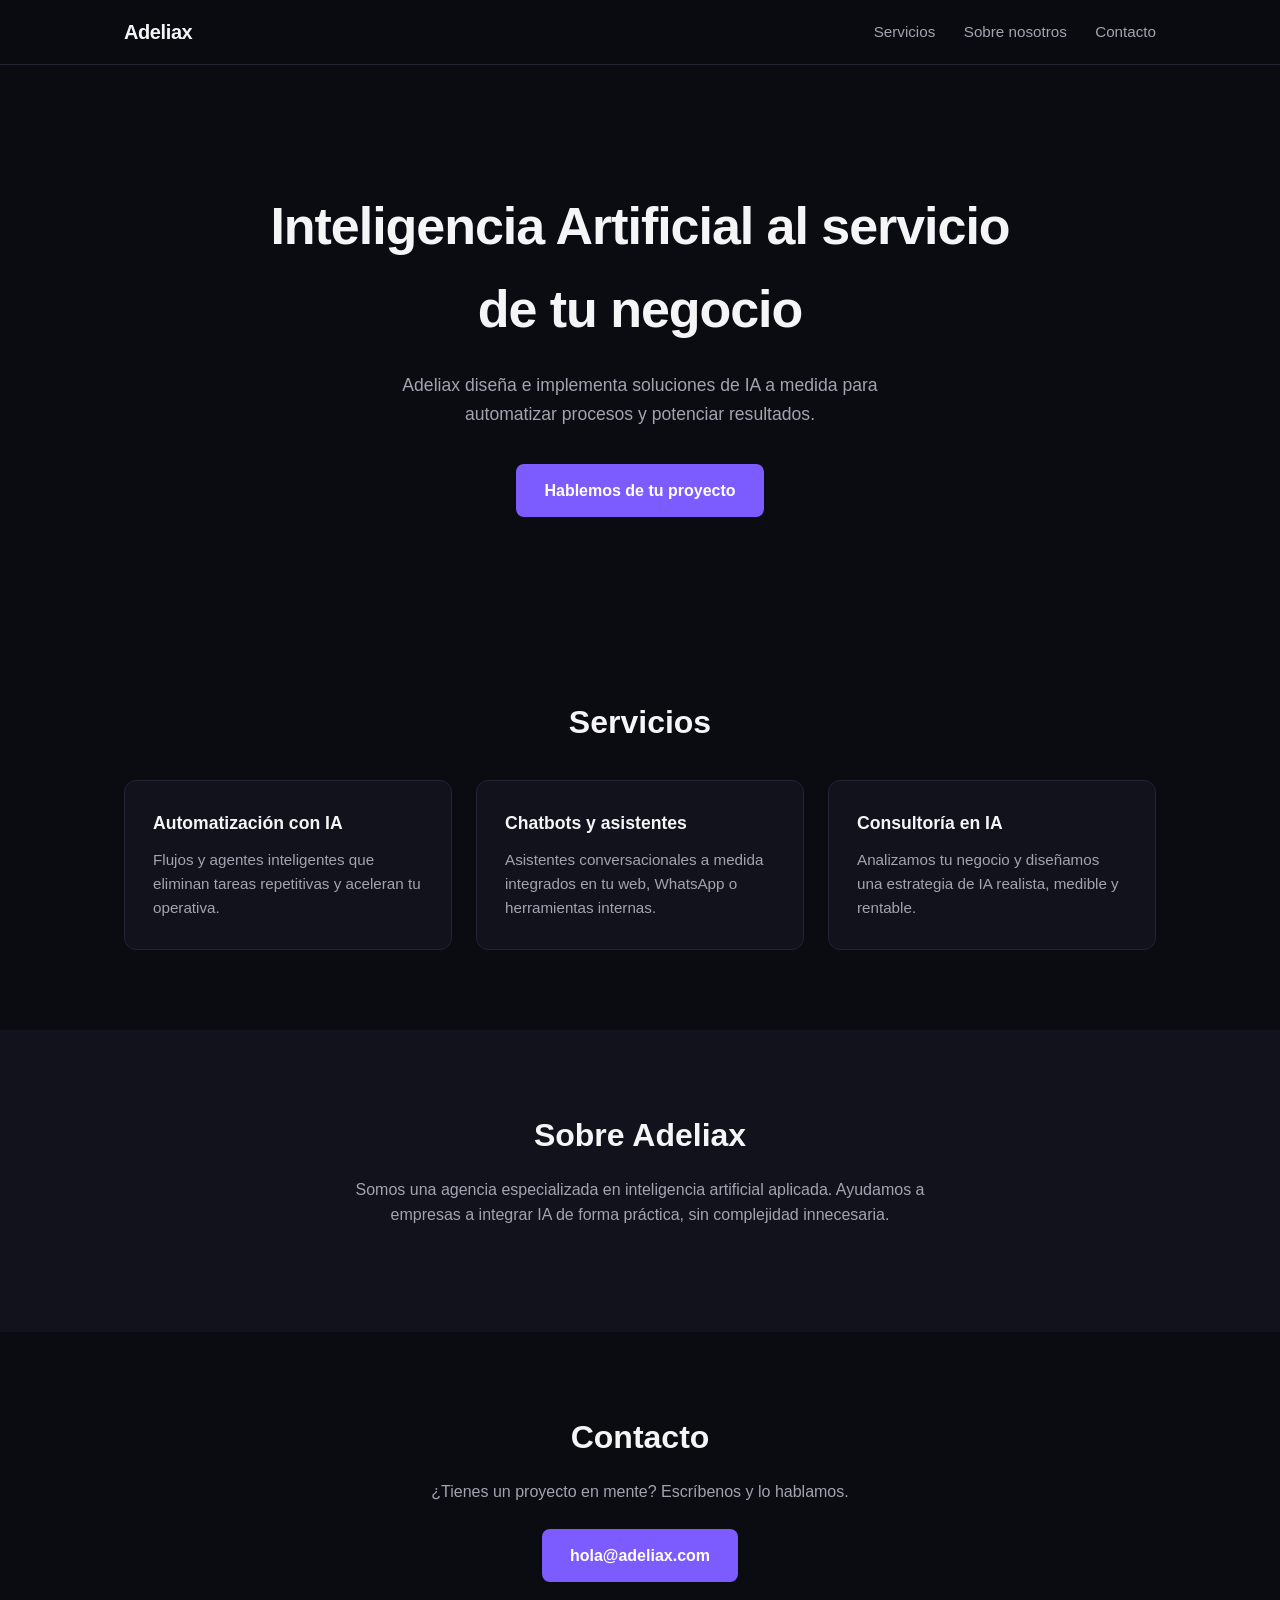
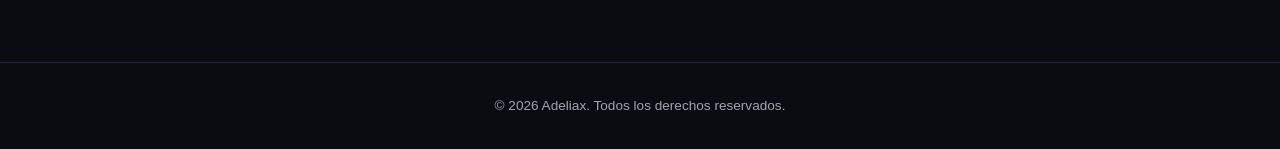
==== index.html @ 54a06a5e "Landing page inicial de Adeliax" ====
<!DOCTYPE html>
<html lang="es">
<head>
<meta charset="UTF-8">
<meta name="viewport" content="width=device-width, initial-scale=1.0">
<title>Adeliax — Soluciones de IA</title>
<meta name="description" content="Adeliax, agencia de inteligencia artificial. Automatización, IA aplicada y soluciones a medida para tu negocio.">
<link rel="stylesheet" href="style.css">
</head>
<body>
<header class="nav">
  <div class="container nav__inner">
    <span class="logo">Adeliax</span>
    <nav>
      <a href="#servicios">Servicios</a>
      <a href="#sobre">Sobre nosotros</a>
      <a href="#contacto">Contacto</a>
    </nav>
  </div>
</header>

<main>
  <section class="hero">
    <div class="container">
      <h1>Inteligencia Artificial al servicio de tu negocio</h1>
      <p class="hero__subtitle">Adeliax diseña e implementa soluciones de IA a medida para automatizar procesos y potenciar resultados.</p>
      <a class="btn" href="#contacto">Hablemos de tu proyecto</a>
    </div>
  </section>

  <section id="servicios" class="section">
    <div class="container">
      <h2>Servicios</h2>
      <div class="cards">
        <article class="card">
          <h3>Automatización con IA</h3>
          <p>Flujos y agentes inteligentes que eliminan tareas repetitivas y aceleran tu operativa.</p>
        </article>
        <article class="card">
          <h3>Chatbots y asistentes</h3>
          <p>Asistentes conversacionales a medida integrados en tu web, WhatsApp o herramientas internas.</p>
        </article>
        <article class="card">
          <h3>Consultoría en IA</h3>
          <p>Analizamos tu negocio y diseñamos una estrategia de IA realista, medible y rentable.</p>
        </article>
      </div>
    </div>
  </section>

  <section id="sobre" class="section section--alt">
    <div class="container">
      <h2>Sobre Adeliax</h2>
      <p>Somos una agencia especializada en inteligencia artificial aplicada. Ayudamos a empresas a integrar IA de forma práctica, sin complejidad innecesaria.</p>
    </div>
  </section>

  <section id="contacto" class="section">
    <div class="container">
      <h2>Contacto</h2>
      <p>¿Tienes un proyecto en mente? Escríbenos y lo hablamos.</p>
      <a class="btn" href="mailto:hola@adeliax.com">hola@adeliax.com</a>
    </div>
  </section>
</main>

<footer class="footer">
  <div class="container">
    <p>&copy; 2026 Adeliax. Todos los derechos reservados.</p>
  </div>
</footer>
</body>
</html>
---- style.css ----
:root {
  --bg: #0b0b12;
  --bg-alt: #12121c;
  --text: #f5f5f7;
  --text-muted: #a3a3b2;
  --accent: #7c5cff;
  --accent-hover: #9280ff;
  --border: #232334;
}

* { box-sizing: border-box; margin: 0; padding: 0; }

body {
  font-family: -apple-system, BlinkMacSystemFont, "Segoe UI", Roboto, sans-serif;
  background: var(--bg);
  color: var(--text);
  line-height: 1.6;
}

.container {
  max-width: 1080px;
  margin: 0 auto;
  padding: 0 24px;
}

.nav {
  position: sticky;
  top: 0;
  background: rgba(11, 11, 18, 0.85);
  backdrop-filter: blur(8px);
  border-bottom: 1px solid var(--border);
  z-index: 10;
}

.nav__inner {
  display: flex;
  justify-content: space-between;
  align-items: center;
  height: 64px;
}

.logo {
  font-weight: 700;
  font-size: 1.25rem;
  letter-spacing: -0.02em;
}

.nav nav a {
  color: var(--text-muted);
  text-decoration: none;
  margin-left: 24px;
  font-size: 0.95rem;
  transition: color 0.2s ease;
}

.nav nav a:hover { color: var(--text); }

.hero {
  padding: 120px 0 100px;
  text-align: center;
}

.hero h1 {
  font-size: clamp(2rem, 5vw, 3.25rem);
  font-weight: 700;
  letter-spacing: -0.02em;
  max-width: 760px;
  margin: 0 auto 20px;
}

.hero__subtitle {
  color: var(--text-muted);
  font-size: 1.1rem;
  max-width: 560px;
  margin: 0 auto 36px;
}

.btn {
  display: inline-block;
  background: var(--accent);
  color: white;
  text-decoration: none;
  padding: 14px 28px;
  border-radius: 8px;
  font-weight: 600;
  transition: background 0.2s ease;
}

.btn:hover { background: var(--accent-hover); }

.section { padding: 80px 0; }

.section--alt { background: var(--bg-alt); }

.section h2 {
  font-size: 2rem;
  margin-bottom: 32px;
  text-align: center;
}

.section#sobre h2,
.section#contacto h2 { margin-bottom: 16px; }

#sobre p, #contacto p {
  color: var(--text-muted);
  max-width: 620px;
  margin: 0 auto 24px;
  text-align: center;
}

.cards {
  display: grid;
  grid-template-columns: repeat(auto-fit, minmax(240px, 1fr));
  gap: 24px;
}

.card {
  background: var(--bg-alt);
  border: 1px solid var(--border);
  border-radius: 12px;
  padding: 28px;
}

.card h3 { margin-bottom: 10px; font-size: 1.1rem; }
.card p { color: var(--text-muted); font-size: 0.95rem; }

#contacto { text-align: center; }

.footer {
  border-top: 1px solid var(--border);
  padding: 32px 0;
  text-align: center;
  color: var(--text-muted);
  font-size: 0.85rem;
}
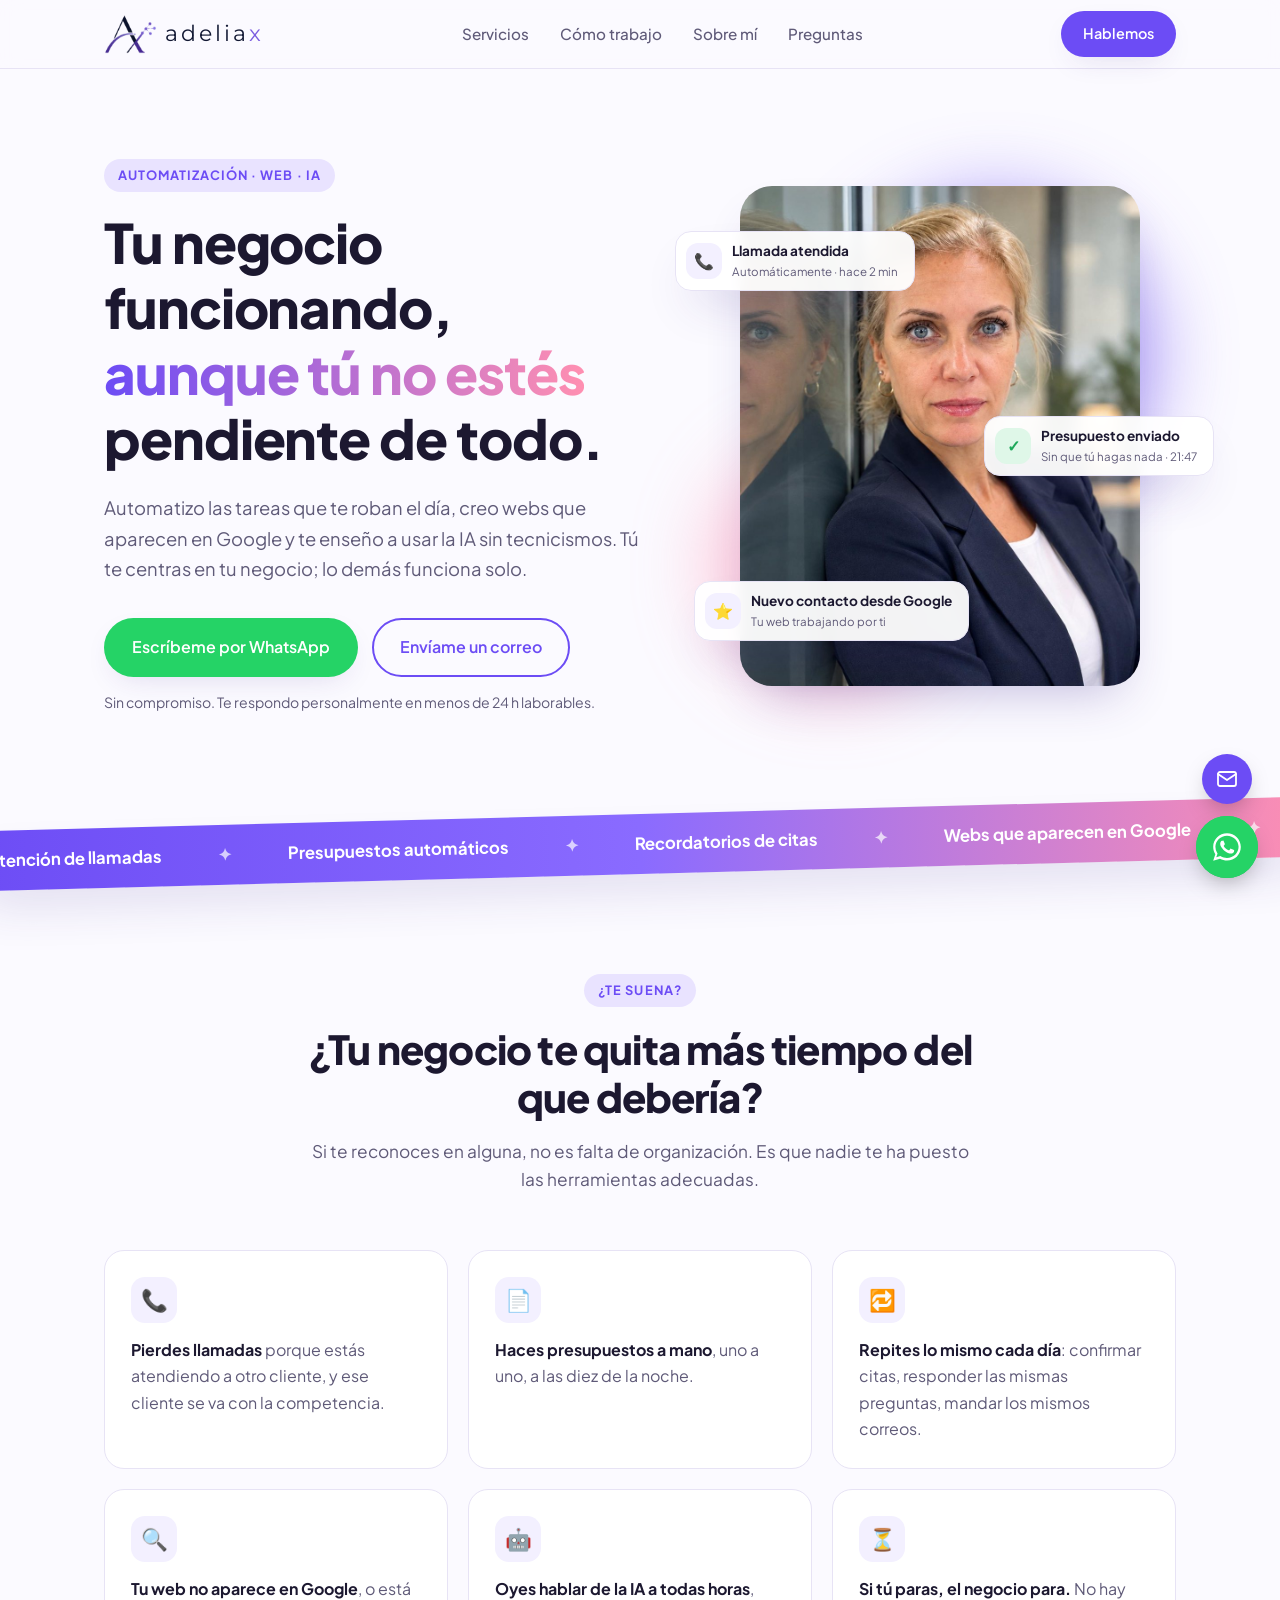
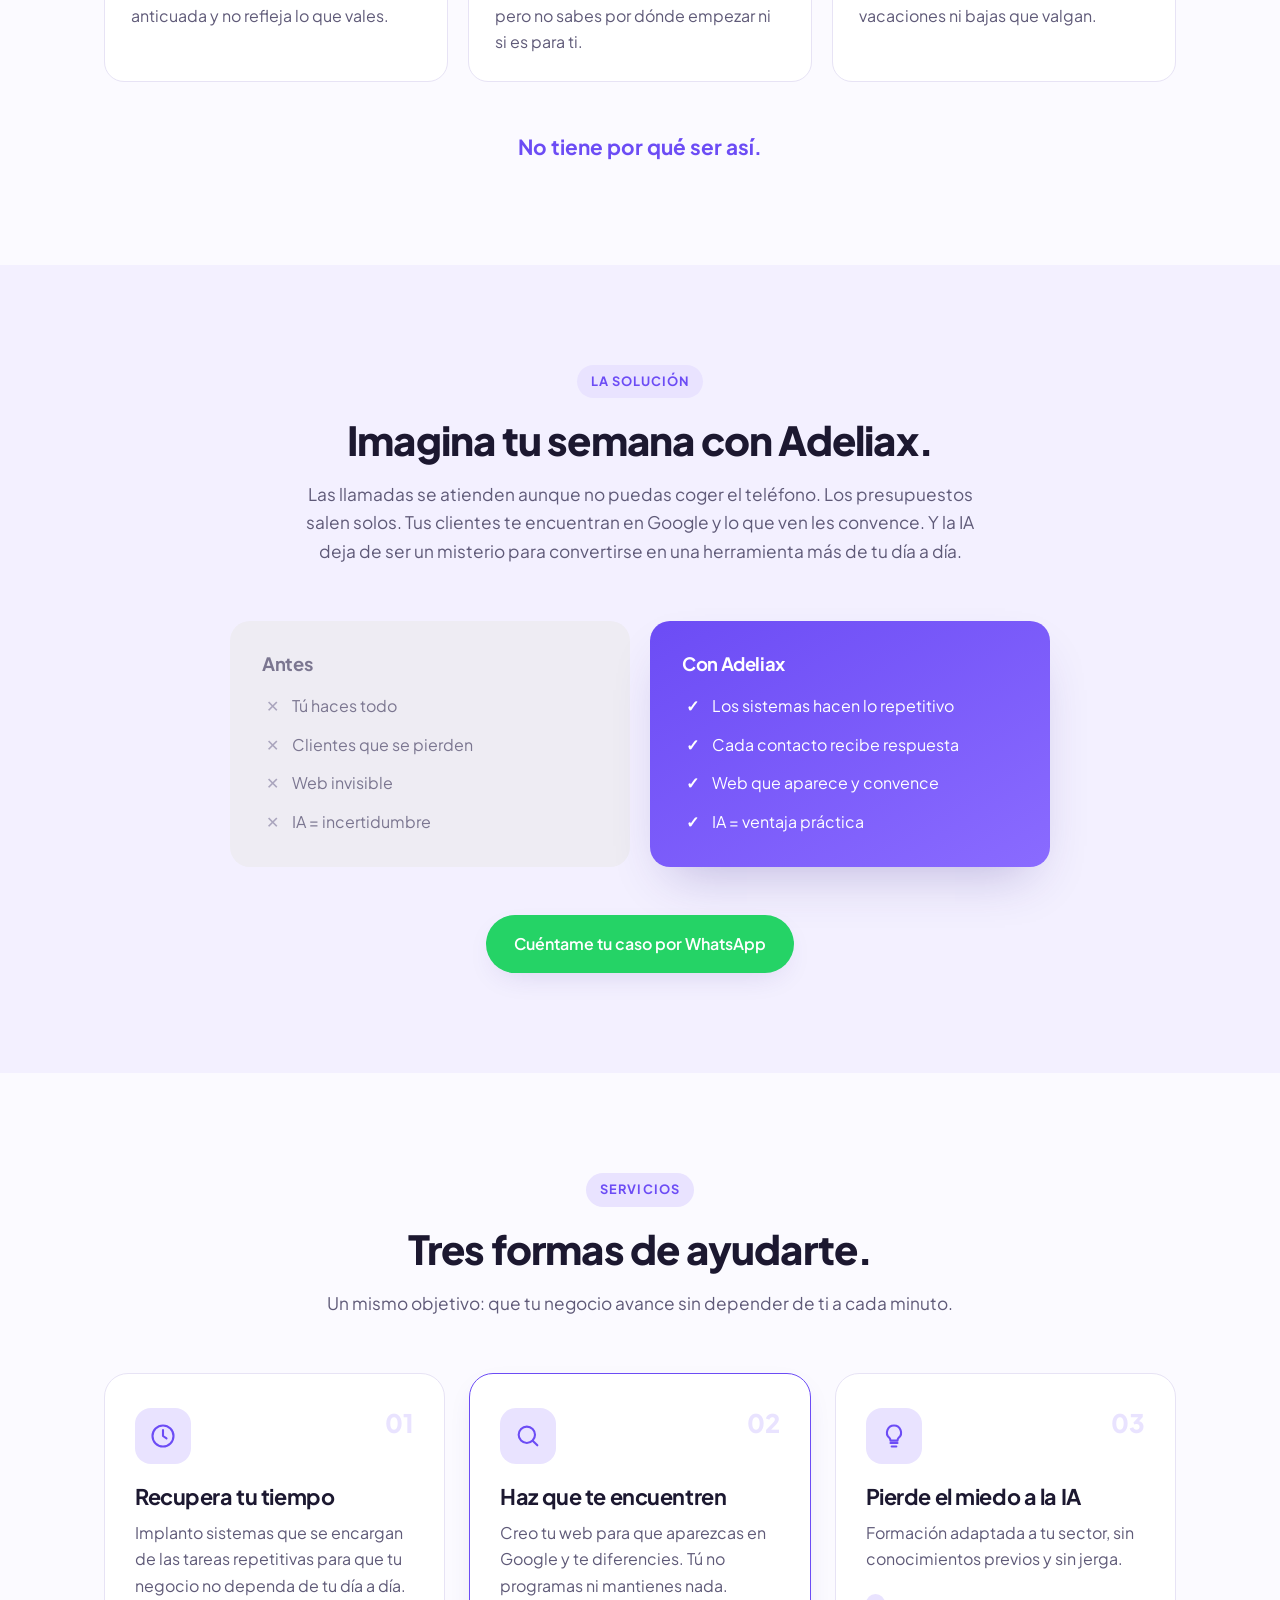
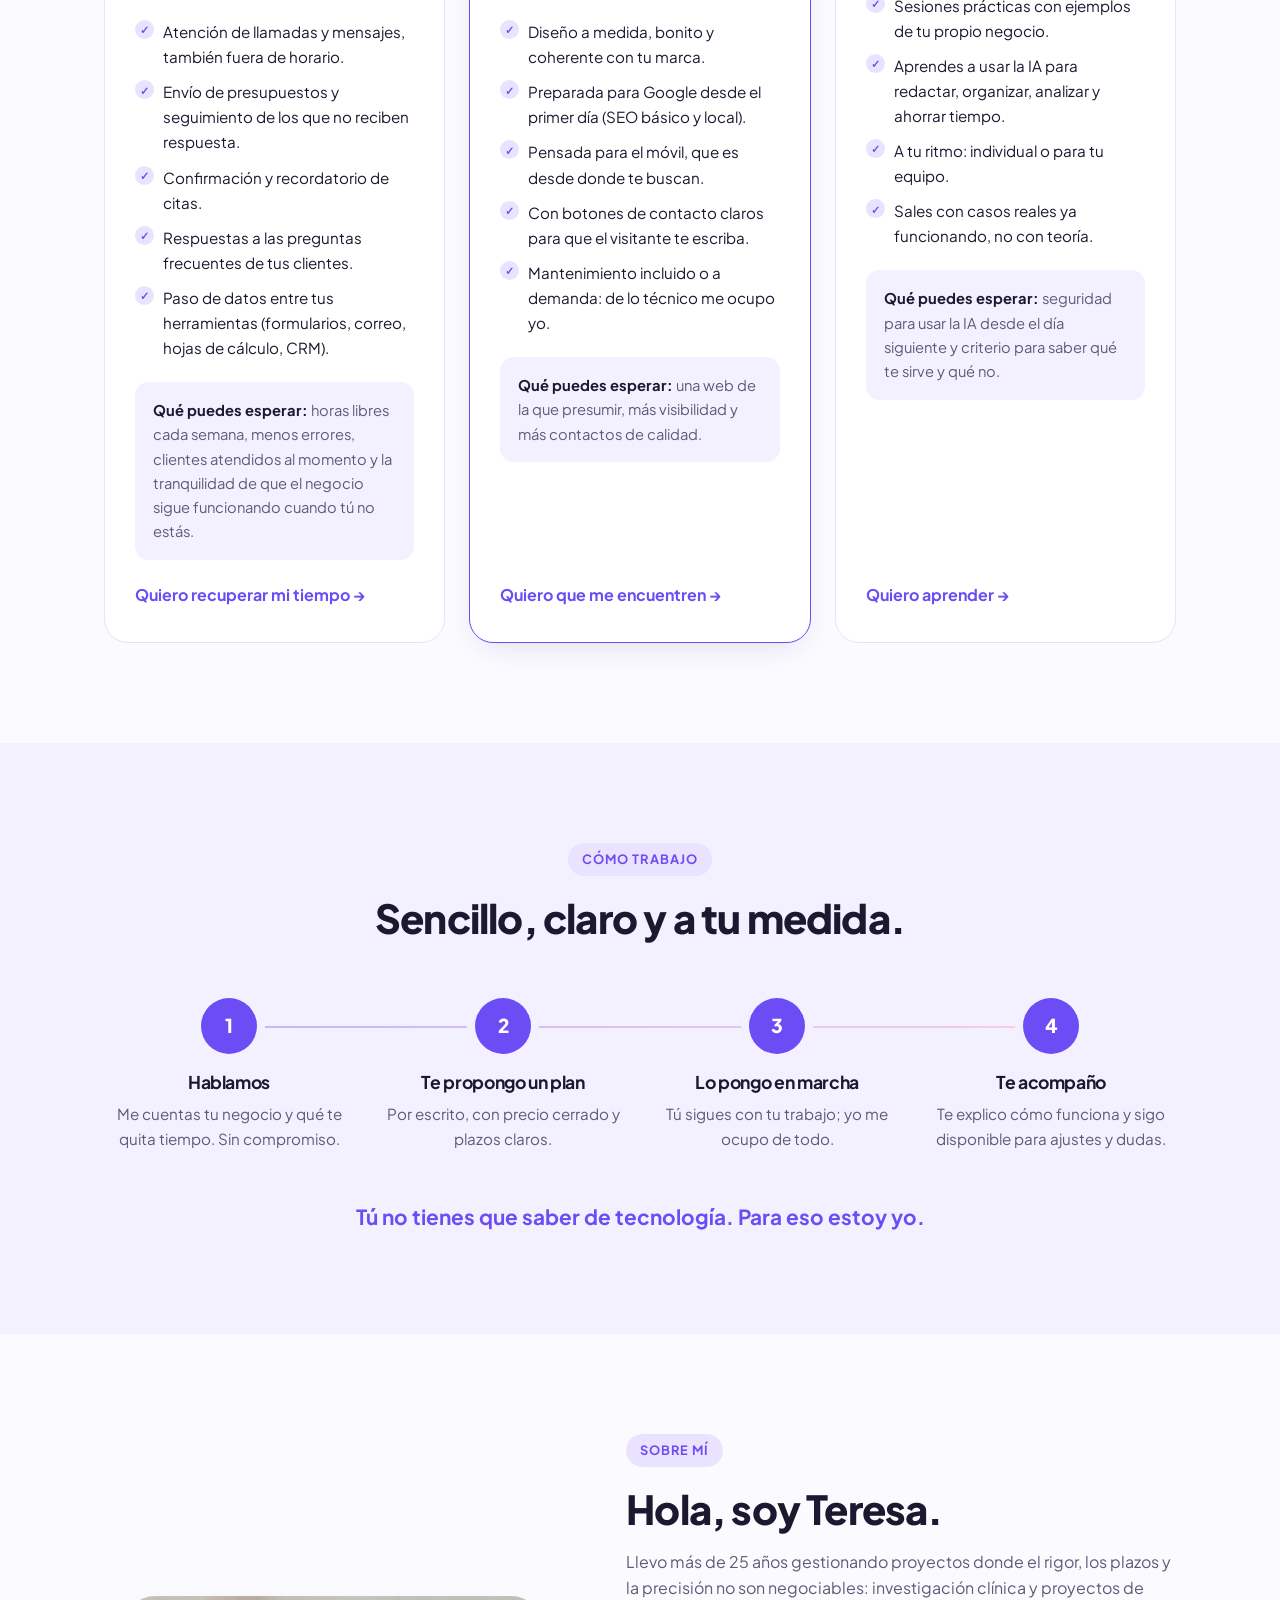
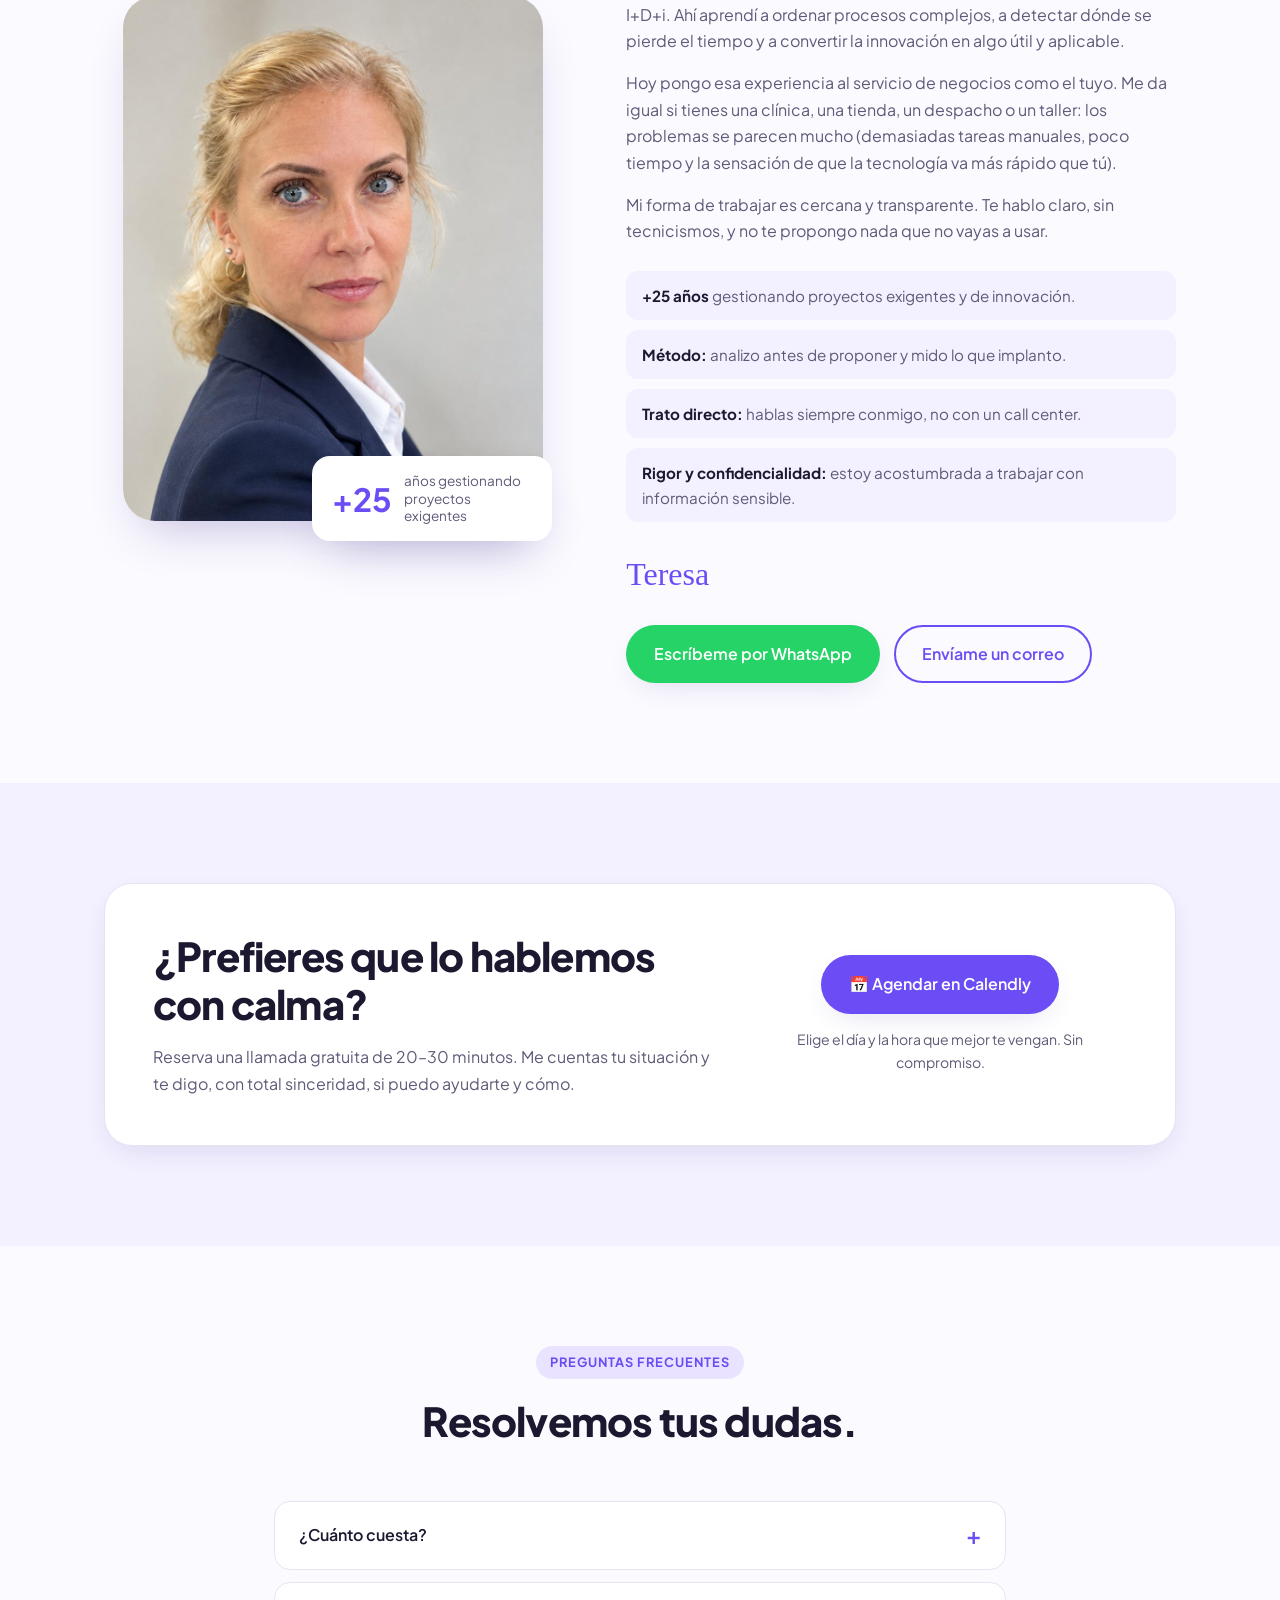
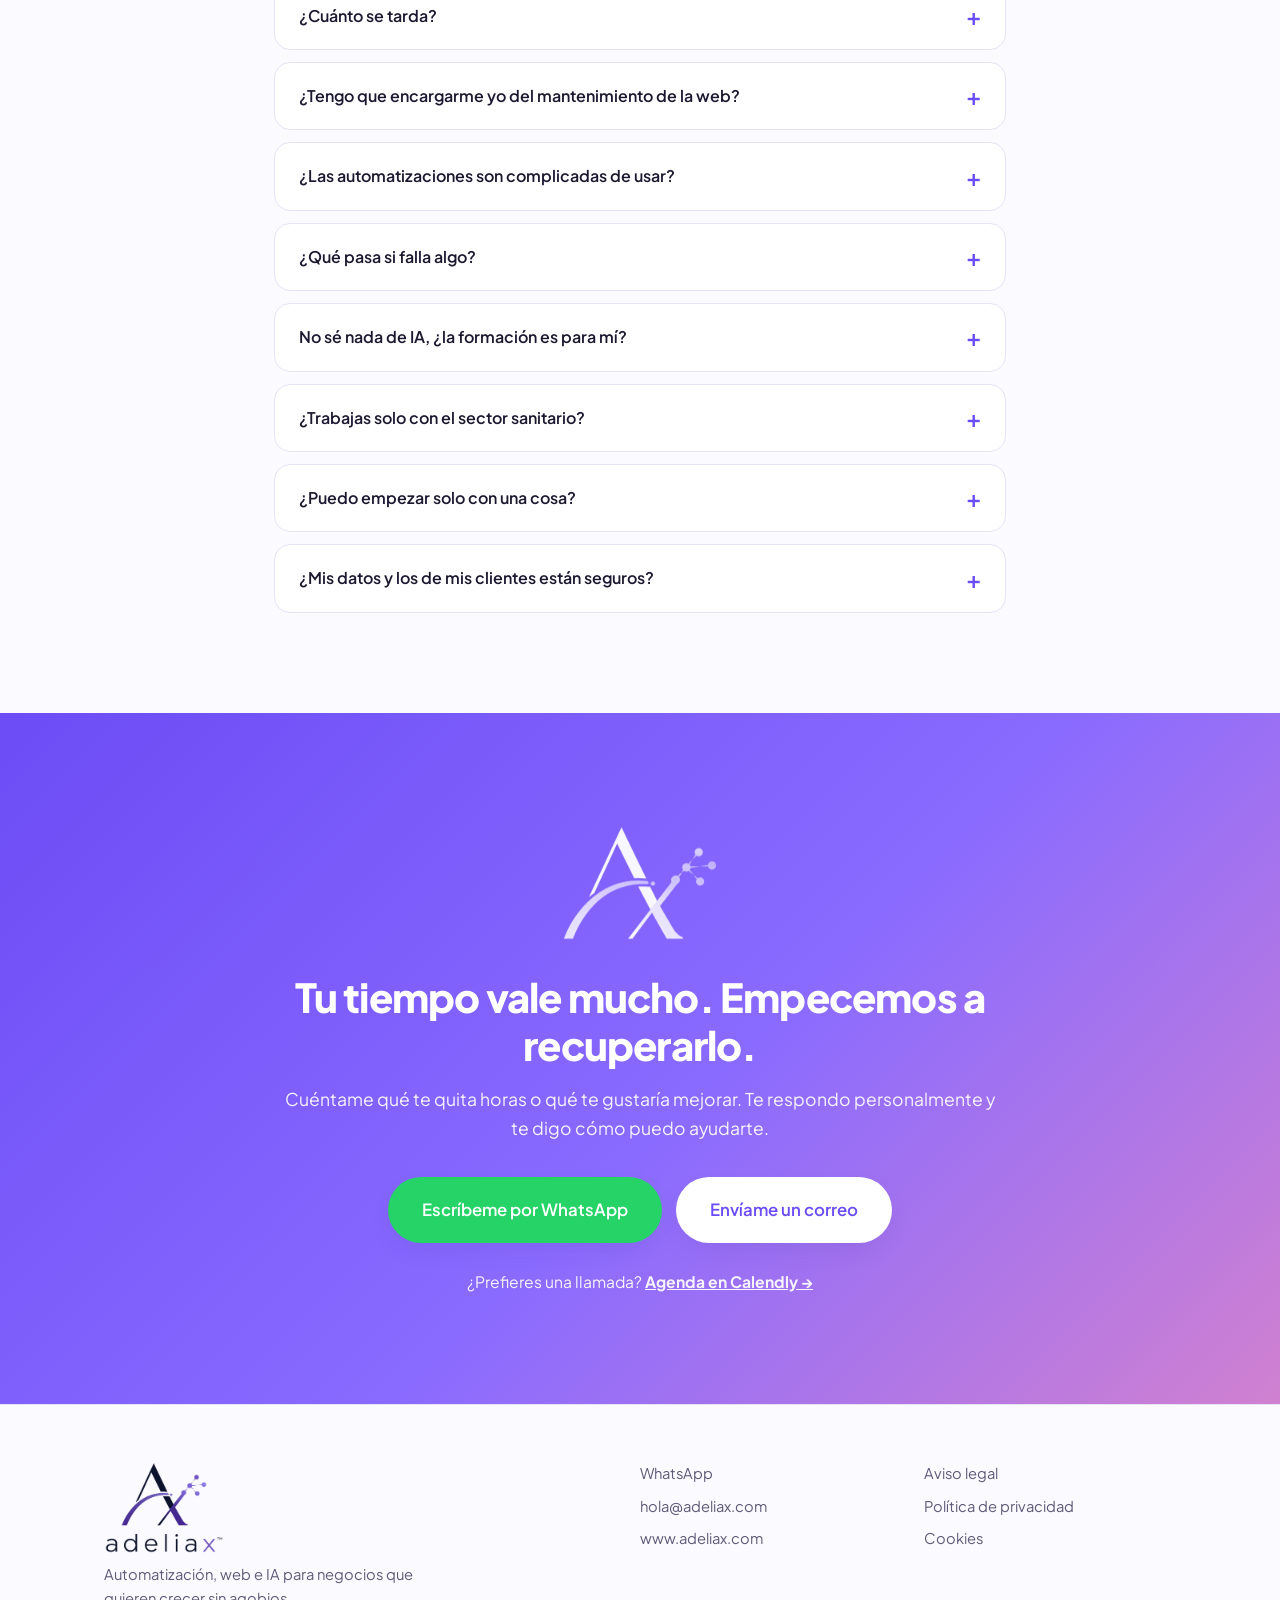
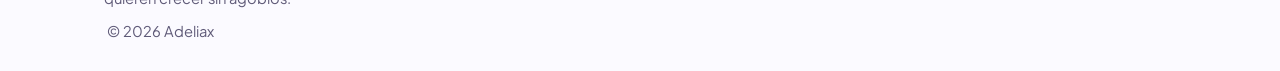
==== commit 61321b3a: "Nueva landing de Adeliax con textos, logo animado y fotos - Textos completos orientados a dolores y " ====
--- a/index.html
+++ b/index.html
@@ -3,71 +3,369 @@
 <head>
 <meta charset="UTF-8">
 <meta name="viewport" content="width=device-width, initial-scale=1.0">
-<title>Adeliax — Soluciones de IA</title>
-<meta name="description" content="Adeliax, agencia de inteligencia artificial. Automatización, IA aplicada y soluciones a medida para tu negocio.">
+<title>Adeliax — Automatización, web e IA para tu negocio</title>
+<meta name="description" content="Automatizo las tareas que te roban el día, creo webs que aparecen en Google y te enseño a usar la IA sin tecnicismos. Adeliax, con Teresa.">
+<link rel="preconnect" href="https://fonts.googleapis.com">
+<link rel="preconnect" href="https://fonts.gstatic.com" crossorigin>
+<link href="https://fonts.googleapis.com/css2?family=Montserrat:wght@400&family=Plus+Jakarta+Sans:wght@400;500;600;700;800&display=swap" rel="stylesheet">
+<link rel="icon" type="image/png" href="img/favicon.png">
 <link rel="stylesheet" href="style.css">
+<script>document.documentElement.classList.add("js");</script>
 </head>
 <body>
+
 <header class="nav">
   <div class="container nav__inner">
-    <span class="logo">Adeliax</span>
-    <nav>
+    <a class="logo" href="#inicio" aria-label="Adeliax, inicio">
+      <span class="logo-mark"><img src="img/logo-icono.png" alt="" width="54" height="40"><span class="node n1"></span><span class="node n2"></span><span class="node n3"></span><span class="node n4"></span><span class="node n5"></span><span class="node n6"></span></span>
+      <span class="logo__text">adelia<em>x</em></span>
+    </a>
+    <nav class="nav__links">
       <a href="#servicios">Servicios</a>
-      <a href="#sobre">Sobre nosotros</a>
-      <a href="#contacto">Contacto</a>
+      <a href="#como-trabajo">Cómo trabajo</a>
+      <a href="#sobre">Sobre mí</a>
+      <a href="#faq">Preguntas</a>
     </nav>
+    <a class="btn btn--small" data-wa href="#contacto">Hablemos</a>
   </div>
 </header>
 
-<main>
+<main id="inicio">
+
+  <!-- 1. HERO -->
   <section class="hero">
-    <div class="container">
-      <h1>Inteligencia Artificial al servicio de tu negocio</h1>
-      <p class="hero__subtitle">Adeliax diseña e implementa soluciones de IA a medida para automatizar procesos y potenciar resultados.</p>
-      <a class="btn" href="#contacto">Hablemos de tu proyecto</a>
-    </div>
-  </section>
-
+    <div class="container hero__grid">
+      <div class="hero__text reveal">
+        <span class="eyebrow">Automatización · Web · IA</span>
+        <h1>Tu negocio funcionando, <span class="shine">aunque tú no estés</span> pendiente de todo.</h1>
+        <p class="hero__subtitle">Automatizo las tareas que te roban el día, creo webs que aparecen en Google y te enseño a usar la IA sin tecnicismos. Tú te centras en tu negocio; lo demás funciona solo.</p>
+        <div class="cta-row">
+          <a class="btn btn--wa" data-wa href="#contacto">Escríbeme por WhatsApp</a>
+          <a class="btn btn--ghost" data-mail href="#contacto">Envíame un correo</a>
+        </div>
+        <p class="microcopy">Sin compromiso. Te respondo personalmente en menos de 24 h laborables.</p>
+      </div>
+      <div class="hero__visual reveal">
+        <div class="blob blob--1" aria-hidden="true"></div>
+        <div class="blob blob--2" aria-hidden="true"></div>
+        <img class="hero__photo" src="img/teresa-hero.jpg" alt="Teresa, fundadora de Adeliax" width="900" height="1197">
+        <!-- Notificaciones flotantes: muestran la automatización "funcionando" -->
+        <div class="notif notif--1" aria-hidden="true"><span class="notif__icon">📞</span><div><strong>Llamada atendida</strong><small>Automáticamente · hace 2 min</small></div></div>
+        <div class="notif notif--2" aria-hidden="true"><span class="notif__icon notif__icon--ok">✓</span><div><strong>Presupuesto enviado</strong><small>Sin que tú hagas nada · 21:47</small></div></div>
+        <div class="notif notif--3" aria-hidden="true"><span class="notif__icon">⭐</span><div><strong>Nuevo contacto desde Google</strong><small>Tu web trabajando por ti</small></div></div>
+      </div>
+    </div>
+  </section>
+
+  <!-- Cinta en movimiento -->
+  <div class="marquee" aria-hidden="true">
+    <div class="marquee__track">
+      <span>Atención de llamadas</span><span>Presupuestos automáticos</span><span>Recordatorios de citas</span><span>Webs que aparecen en Google</span><span>Formación en IA sin jerga</span><span>Más tiempo para ti</span><span>Atención de llamadas</span><span>Presupuestos automáticos</span><span>Recordatorios de citas</span><span>Webs que aparecen en Google</span><span>Formación en IA sin jerga</span><span>Más tiempo para ti</span>
+    </div>
+  </div>
+
+  <!-- 2. DOLORES -->
+  <section class="section">
+    <div class="container">
+      <div class="section__head reveal">
+        <span class="eyebrow">¿Te suena?</span>
+        <h2>¿Tu negocio te quita más tiempo del que debería?</h2>
+        <p>Si te reconoces en alguna, no es falta de organización. Es que nadie te ha puesto las herramientas adecuadas.</p>
+      </div>
+      <div class="pains">
+        <article class="pain reveal"><span class="pain__icon">📞</span><p><strong>Pierdes llamadas</strong> porque estás atendiendo a otro cliente, y ese cliente se va con la competencia.</p></article>
+        <article class="pain reveal"><span class="pain__icon">📄</span><p><strong>Haces presupuestos a mano</strong>, uno a uno, a las diez de la noche.</p></article>
+        <article class="pain reveal"><span class="pain__icon">🔁</span><p><strong>Repites lo mismo cada día</strong>: confirmar citas, responder las mismas preguntas, mandar los mismos correos.</p></article>
+        <article class="pain reveal"><span class="pain__icon">🔍</span><p><strong>Tu web no aparece en Google</strong>, o está anticuada y no refleja lo que vales.</p></article>
+        <article class="pain reveal"><span class="pain__icon">🤖</span><p><strong>Oyes hablar de la IA a todas horas</strong>, pero no sabes por dónde empezar ni si es para ti.</p></article>
+        <article class="pain reveal"><span class="pain__icon">⏳</span><p><strong>Si tú paras, el negocio para.</strong> No hay vacaciones ni bajas que valgan.</p></article>
+      </div>
+      <p class="section__closing reveal">No tiene por qué ser así.</p>
+    </div>
+  </section>
+
+  <!-- 3. EL CAMBIO -->
+  <section class="section section--tint">
+    <div class="container">
+      <div class="section__head reveal">
+        <span class="eyebrow">La solución</span>
+        <h2>Imagina tu semana con Adeliax.</h2>
+        <p>Las llamadas se atienden aunque no puedas coger el teléfono. Los presupuestos salen solos. Tus clientes te encuentran en Google y lo que ven les convence. Y la IA deja de ser un misterio para convertirse en una herramienta más de tu día a día.</p>
+      </div>
+      <div class="compare reveal">
+        <div class="compare__col compare__col--before">
+          <h3>Antes</h3>
+          <ul>
+            <li>Tú haces todo</li>
+            <li>Clientes que se pierden</li>
+            <li>Web invisible</li>
+            <li>IA = incertidumbre</li>
+          </ul>
+        </div>
+        <div class="compare__col compare__col--after">
+          <h3>Con Adeliax</h3>
+          <ul>
+            <li>Los sistemas hacen lo repetitivo</li>
+            <li>Cada contacto recibe respuesta</li>
+            <li>Web que aparece y convence</li>
+            <li>IA = ventaja práctica</li>
+          </ul>
+        </div>
+      </div>
+      <div class="center reveal">
+        <a class="btn btn--wa" data-wa href="#contacto">Cuéntame tu caso por WhatsApp</a>
+      </div>
+    </div>
+  </section>
+
+  <!-- 4. SERVICIOS -->
   <section id="servicios" class="section">
     <div class="container">
-      <h2>Servicios</h2>
-      <div class="cards">
-        <article class="card">
-          <h3>Automatización con IA</h3>
-          <p>Flujos y agentes inteligentes que eliminan tareas repetitivas y aceleran tu operativa.</p>
+      <div class="section__head reveal">
+        <span class="eyebrow">Servicios</span>
+        <h2>Tres formas de ayudarte.</h2>
+        <p>Un mismo objetivo: que tu negocio avance sin depender de ti a cada minuto.</p>
+      </div>
+      <div class="services">
+
+        <article class="service reveal">
+          <div class="service__icon">
+            <svg viewBox="0 0 24 24" aria-hidden="true"><circle cx="12" cy="12" r="9"/><path d="M12 7v5l3 2"/></svg>
+          </div>
+          <span class="service__num">01</span>
+          <h3>Recupera tu tiempo</h3>
+          <p class="service__lead">Implanto sistemas que se encargan de las tareas repetitivas para que tu negocio no dependa de tu día a día.</p>
+          <ul class="checks">
+            <li>Atención de llamadas y mensajes, también fuera de horario.</li>
+            <li>Envío de presupuestos y seguimiento de los que no reciben respuesta.</li>
+            <li>Confirmación y recordatorio de citas.</li>
+            <li>Respuestas a las preguntas frecuentes de tus clientes.</li>
+            <li>Paso de datos entre tus herramientas (formularios, correo, hojas de cálculo, CRM).</li>
+          </ul>
+          <p class="service__result"><strong>Qué puedes esperar:</strong> horas libres cada semana, menos errores, clientes atendidos al momento y la tranquilidad de que el negocio sigue funcionando cuando tú no estás.</p>
+          <a class="link-arrow" data-wa href="#contacto">Quiero recuperar mi tiempo →</a>
         </article>
-        <article class="card">
-          <h3>Chatbots y asistentes</h3>
-          <p>Asistentes conversacionales a medida integrados en tu web, WhatsApp o herramientas internas.</p>
+
+        <article class="service service--featured reveal">
+          <div class="service__icon">
+            <svg viewBox="0 0 24 24" aria-hidden="true"><circle cx="11" cy="11" r="7"/><path d="M20 20l-4-4"/></svg>
+          </div>
+          <span class="service__num">02</span>
+          <h3>Haz que te encuentren</h3>
+          <p class="service__lead">Creo tu web para que aparezcas en Google y te diferencies. Tú no programas ni mantienes nada.</p>
+          <ul class="checks">
+            <li>Diseño a medida, bonito y coherente con tu marca.</li>
+            <li>Preparada para Google desde el primer día (SEO básico y local).</li>
+            <li>Pensada para el móvil, que es desde donde te buscan.</li>
+            <li>Con botones de contacto claros para que el visitante te escriba.</li>
+            <li>Mantenimiento incluido o a demanda: de lo técnico me ocupo yo.</li>
+          </ul>
+          <p class="service__result"><strong>Qué puedes esperar:</strong> una web de la que presumir, más visibilidad y más contactos de calidad.</p>
+          <a class="link-arrow" data-wa href="#contacto">Quiero que me encuentren →</a>
         </article>
-        <article class="card">
-          <h3>Consultoría en IA</h3>
-          <p>Analizamos tu negocio y diseñamos una estrategia de IA realista, medible y rentable.</p>
+
+        <article class="service reveal">
+          <div class="service__icon">
+            <svg viewBox="0 0 24 24" aria-hidden="true"><path d="M9 18h6M10 21h4"/><path d="M12 3a6 6 0 0 0-4 10.5c.7.7 1 1.5 1 2.5h6c0-1 .3-1.8 1-2.5A6 6 0 0 0 12 3z"/></svg>
+          </div>
+          <span class="service__num">03</span>
+          <h3>Pierde el miedo a la IA</h3>
+          <p class="service__lead">Formación adaptada a tu sector, sin conocimientos previos y sin jerga.</p>
+          <ul class="checks">
+            <li>Sesiones prácticas con ejemplos de tu propio negocio.</li>
+            <li>Aprendes a usar la IA para redactar, organizar, analizar y ahorrar tiempo.</li>
+            <li>A tu ritmo: individual o para tu equipo.</li>
+            <li>Sales con casos reales ya funcionando, no con teoría.</li>
+          </ul>
+          <p class="service__result"><strong>Qué puedes esperar:</strong> seguridad para usar la IA desde el día siguiente y criterio para saber qué te sirve y qué no.</p>
+          <a class="link-arrow" data-wa href="#contacto">Quiero aprender →</a>
         </article>
-      </div>
-    </div>
-  </section>
-
-  <section id="sobre" class="section section--alt">
-    <div class="container">
-      <h2>Sobre Adeliax</h2>
-      <p>Somos una agencia especializada en inteligencia artificial aplicada. Ayudamos a empresas a integrar IA de forma práctica, sin complejidad innecesaria.</p>
-    </div>
-  </section>
-
-  <section id="contacto" class="section">
-    <div class="container">
-      <h2>Contacto</h2>
-      <p>¿Tienes un proyecto en mente? Escríbenos y lo hablamos.</p>
-      <a class="btn" href="mailto:hola@adeliax.com">hola@adeliax.com</a>
+
+      </div>
+    </div>
+  </section>
+
+  <!-- 5. CÓMO TRABAJO -->
+  <section id="como-trabajo" class="section section--tint">
+    <div class="container">
+      <div class="section__head reveal">
+        <span class="eyebrow">Cómo trabajo</span>
+        <h2>Sencillo, claro y a tu medida.</h2>
+      </div>
+      <ol class="steps">
+        <li class="step reveal"><span class="step__num">1</span><h3>Hablamos</h3><p>Me cuentas tu negocio y qué te quita tiempo. Sin compromiso.</p></li>
+        <li class="step reveal"><span class="step__num">2</span><h3>Te propongo un plan</h3><p>Por escrito, con precio cerrado y plazos claros.</p></li>
+        <li class="step reveal"><span class="step__num">3</span><h3>Lo pongo en marcha</h3><p>Tú sigues con tu trabajo; yo me ocupo de todo.</p></li>
+        <li class="step reveal"><span class="step__num">4</span><h3>Te acompaño</h3><p>Te explico cómo funciona y sigo disponible para ajustes y dudas.</p></li>
+      </ol>
+      <p class="section__closing reveal">Tú no tienes que saber de tecnología. Para eso estoy yo.</p>
+    </div>
+  </section>
+
+  <!-- 6. SOBRE TERESA -->
+  <section id="sobre" class="section">
+    <div class="container about">
+      <div class="about__visual reveal">
+        <img class="about__photo" src="img/teresa.jpg" alt="Retrato de Teresa" width="900" height="1197" loading="lazy">
+        <div class="badge"><strong data-count="25">+25</strong><span>años gestionando proyectos exigentes</span></div>
+      </div>
+      <div class="about__text reveal">
+        <span class="eyebrow">Sobre mí</span>
+        <h2>Hola, soy Teresa.</h2>
+        <p>Llevo más de 25 años gestionando proyectos donde el rigor, los plazos y la precisión no son negociables: investigación clínica y proyectos de I+D+i. Ahí aprendí a ordenar procesos complejos, a detectar dónde se pierde el tiempo y a convertir la innovación en algo útil y aplicable.</p>
+        <p>Hoy pongo esa experiencia al servicio de negocios como el tuyo. Me da igual si tienes una clínica, una tienda, un despacho o un taller: los problemas se parecen mucho (demasiadas tareas manuales, poco tiempo y la sensación de que la tecnología va más rápido que tú).</p>
+        <p>Mi forma de trabajar es cercana y transparente. Te hablo claro, sin tecnicismos, y no te propongo nada que no vayas a usar.</p>
+        <ul class="trust">
+          <li><strong>+25 años</strong> gestionando proyectos exigentes y de innovación.</li>
+          <li><strong>Método:</strong> analizo antes de proponer y mido lo que implanto.</li>
+          <li><strong>Trato directo:</strong> hablas siempre conmigo, no con un call center.</li>
+          <li><strong>Rigor y confidencialidad:</strong> estoy acostumbrada a trabajar con información sensible.</li>
+        </ul>
+        <p class="signature">Teresa</p>
+        <div class="cta-row">
+          <a class="btn btn--wa" data-wa href="#contacto">Escríbeme por WhatsApp</a>
+          <a class="btn btn--ghost" data-mail href="#contacto">Envíame un correo</a>
+        </div>
+      </div>
+    </div>
+  </section>
+
+  <!-- 7. CALENDLY (opcional) -->
+  <section class="section section--tint">
+    <div class="container">
+      <div class="calendly reveal">
+        <div>
+          <h2>¿Prefieres que lo hablemos con calma?</h2>
+          <p>Reserva una llamada gratuita de 20–30 minutos. Me cuentas tu situación y te digo, con total sinceridad, si puedo ayudarte y cómo.</p>
+        </div>
+        <div class="calendly__cta">
+          <a class="btn" data-calendly href="#contacto" target="_blank" rel="noopener">📅 Agendar en Calendly</a>
+          <p class="microcopy">Elige el día y la hora que mejor te vengan. Sin compromiso.</p>
+        </div>
+      </div>
+    </div>
+  </section>
+
+  <!-- 8. FAQ -->
+  <section id="faq" class="section">
+    <div class="container container--narrow">
+      <div class="section__head reveal">
+        <span class="eyebrow">Preguntas frecuentes</span>
+        <h2>Resolvemos tus dudas.</h2>
+      </div>
+      <div class="faq reveal">
+        <details><summary>¿Cuánto cuesta?</summary><p>Depende de lo que necesites. Cada negocio es distinto, así que primero escucho tu caso y luego te doy un presupuesto cerrado y por escrito, sin sorpresas. La primera conversación es gratuita.</p></details>
+        <details><summary>¿Cuánto se tarda?</summary><p>Una automatización sencilla puede estar lista en pocos días. Una web completa suele llevar entre 2 y 4 semanas, según el contenido. Siempre te doy los plazos por adelantado.</p></details>
+        <details><summary>¿Tengo que encargarme yo del mantenimiento de la web?</summary><p>No. Me ocupo de las actualizaciones, la seguridad y los cambios que necesites. Tú solo me dices qué quieres cambiar.</p></details>
+        <details><summary>¿Las automatizaciones son complicadas de usar?</summary><p>Todo lo contrario: están pensadas para que no tengas que hacer nada. Te explico cómo funcionan y, si algo cambia en tu negocio, las adaptamos.</p></details>
+        <details><summary>¿Qué pasa si falla algo?</summary><p>Estoy disponible para resolverlo. Hablas directamente conmigo por WhatsApp o por correo, sin tickets ni esperas eternas.</p></details>
+        <details><summary>No sé nada de IA, ¿la formación es para mí?</summary><p>Precisamente para ti. Empezamos desde cero, con ejemplos de tu sector y sin jerga. Si sabes usar el correo, puedes aprender a usar la IA.</p></details>
+        <details><summary>¿Trabajas solo con el sector sanitario?</summary><p>No. Mi experiencia viene de la investigación clínica y la innovación, pero trabajo con cualquier negocio que quiera ganar tiempo y visibilidad.</p></details>
+        <details><summary>¿Puedo empezar solo con una cosa?</summary><p>Claro. Muchos clientes empiezan con una automatización o con la web y, cuando ven los resultados, dan el siguiente paso.</p></details>
+        <details><summary>¿Mis datos y los de mis clientes están seguros?</summary><p>Sí. Trabajo con herramientas fiables, cumpliendo la normativa de protección de datos y con la confidencialidad que he aplicado durante toda mi carrera.</p></details>
+      </div>
+    </div>
+  </section>
+
+  <!-- 9. CTA FINAL -->
+  <section id="contacto" class="final">
+    <div class="container final__inner reveal">
+      <span class="logo-mark logo-mark--big"><img src="img/logo-icono-blanco.png" alt="Adeliax" width="160" height="120" loading="lazy"><span class="node n1"></span><span class="node n2"></span><span class="node n3"></span><span class="node n4"></span><span class="node n5"></span><span class="node n6"></span></span>
+      <h2>Tu tiempo vale mucho. Empecemos a recuperarlo.</h2>
+      <p>Cuéntame qué te quita horas o qué te gustaría mejorar. Te respondo personalmente y te digo cómo puedo ayudarte.</p>
+      <div class="cta-row cta-row--center">
+        <a class="btn btn--wa btn--large" data-wa href="#contacto">Escríbeme por WhatsApp</a>
+        <a class="btn btn--light btn--large" data-mail href="#contacto">Envíame un correo</a>
+      </div>
+      <p class="final__alt">¿Prefieres una llamada? <a data-calendly href="#contacto" target="_blank" rel="noopener">Agenda en Calendly →</a></p>
     </div>
   </section>
 </main>
 
+<!-- 10. FOOTER -->
 <footer class="footer">
-  <div class="container">
-    <p>&copy; 2026 Adeliax. Todos los derechos reservados.</p>
+  <div class="container footer__inner">
+    <div>
+      <img class="footer__logo" src="img/logo.png" alt="Adeliax" width="130" height="100" loading="lazy">
+      <p>Automatización, web e IA para negocios que quieren crecer sin agobios.</p>
+    </div>
+    <div class="footer__links">
+      <a data-wa href="#contacto">WhatsApp</a>
+      <a data-mail href="#contacto">hola@adeliax.com</a>
+      <a href="https://www.adeliax.com">www.adeliax.com</a>
+    </div>
+    <div class="footer__links">
+      <a href="#">Aviso legal</a>
+      <a href="#">Política de privacidad</a>
+      <a href="#">Cookies</a>
+    </div>
   </div>
+  <p class="footer__copy">&copy; 2026 Adeliax</p>
 </footer>
+
+<!-- BOTONES FLOTANTES -->
+<div class="floating">
+  <a class="fab fab--mail" data-mail href="#contacto" aria-label="Enviar un correo a Adeliax">
+    <svg viewBox="0 0 24 24" aria-hidden="true"><rect x="3" y="5" width="18" height="14" rx="2"/><path d="M3 7l9 6 9-6"/></svg>
+    <span class="fab__tip">¿Prefieres correo? Escríbeme aquí</span>
+  </a>
+  <a class="fab fab--wa" data-wa href="#contacto" aria-label="Escribir a Teresa por WhatsApp">
+    <svg viewBox="0 0 32 32" aria-hidden="true"><path fill="currentColor" d="M16 3C8.8 3 3 8.7 3 15.8c0 2.5.7 4.9 2 7L3 29l6.4-2c2 1.1 4.3 1.7 6.6 1.7 7.2 0 13-5.7 13-12.8S23.2 3 16 3zm0 23.4c-2.1 0-4.1-.6-5.9-1.6l-.4-.3-3.8 1.2 1.2-3.7-.3-.4a10.4 10.4 0 0 1-1.7-5.8C5.1 10 10 5.3 16 5.3S26.9 10 26.9 15.8 22 26.4 16 26.4zm6-7.8c-.3-.2-1.9-1-2.2-1-.3-.1-.5-.2-.7.2l-1 1.2c-.2.2-.4.2-.7.1-.3-.2-1.4-.5-2.6-1.6-1-.9-1.6-1.9-1.8-2.2-.2-.3 0-.5.1-.7l.5-.6.3-.5c.1-.2 0-.4 0-.6l-1-2.4c-.3-.6-.5-.5-.7-.5h-.6c-.2 0-.6.1-.9.4-.3.3-1.1 1.1-1.1 2.7s1.2 3.1 1.3 3.3c.2.2 2.3 3.5 5.5 4.9 2.7 1.1 3.3.9 3.9.8.6-.1 1.9-.8 2.2-1.5.3-.7.3-1.4.2-1.5-.1-.2-.3-.3-.6-.5z"/></svg>
+    <span class="fab__tip">¿Hablamos? Te respondo por WhatsApp</span>
+  </a>
+</div>
+
+<script>
+  // ── CONFIGURACIÓN: cambia estos tres datos y se actualizan todos los botones ──
+  const WHATSAPP_NUMBER = "34616524587"; // prefijo 34 + número, sin espacios ni "+"
+  const EMAIL = "hola@adeliax.com";
+  const CALENDLY_URL = "https://calendly.com/teresagarciadonas/consultoria-gratuita-adeliax";
+
+  const waText = "Hola Teresa, he visto la web de Adeliax y me gustaría contarte mi caso.";
+  const mailSubject = "Consulta desde adeliax.com";
+
+  document.querySelectorAll("[data-wa]").forEach(a => {
+    a.href = `https://wa.me/${WHATSAPP_NUMBER}?text=${encodeURIComponent(waText)}`;
+    a.target = "_blank";
+    a.rel = "noopener";
+  });
+  document.querySelectorAll("[data-mail]").forEach(a => {
+    a.href = `mailto:${EMAIL}?subject=${encodeURIComponent(mailSubject)}`;
+  });
+  document.querySelectorAll("[data-calendly]").forEach(a => {
+    a.href = CALENDLY_URL;
+  });
+
+  // Contador animado (+25)
+  const counters = document.querySelectorAll("[data-count]");
+  const runCounter = el => {
+    const end = +el.dataset.count, t0 = performance.now(), dur = 1400;
+    const tick = t => {
+      const k = Math.min((t - t0) / dur, 1), eased = 1 - Math.pow(1 - k, 3);
+      el.textContent = "+" + Math.round(end * eased);
+      if (k < 1) requestAnimationFrame(tick);
+    };
+    requestAnimationFrame(tick);
+  };
+  if ("IntersectionObserver" in window && !matchMedia("(prefers-reduced-motion: reduce)").matches) {
+    const co = new IntersectionObserver(entries => {
+      entries.forEach(e => { if (e.isIntersecting) { runCounter(e.target); co.unobserve(e.target); } });
+    }, { threshold: 0.6 });
+    counters.forEach(el => co.observe(el));
+  }
+
+  // Aparición suave de las secciones al hacer scroll
+  const items = document.querySelectorAll(".reveal");
+  if ("IntersectionObserver" in window && !matchMedia("(prefers-reduced-motion: reduce)").matches) {
+    const io = new IntersectionObserver(entries => {
+      entries.forEach(e => {
+        if (e.isIntersecting) { e.target.classList.add("is-visible"); io.unobserve(e.target); }
+      });
+    }, { threshold: 0.12 });
+    items.forEach(el => io.observe(el));
+  } else {
+    items.forEach(el => el.classList.add("is-visible"));
+  }
+</script>
 </body>
 </html>
--- a/style.css
+++ b/style.css
@@ -1,135 +1,780 @@
 :root {
-  --bg: #0b0b12;
-  --bg-alt: #12121c;
-  --text: #f5f5f7;
-  --text-muted: #a3a3b2;
-  --accent: #7c5cff;
-  --accent-hover: #9280ff;
-  --border: #232334;
+  --bg: #fbfaff;
+  --bg-tint: #f3f0ff;
+  --surface: #ffffff;
+  --text: #1c1830;
+  --text-muted: #5f5a78;
+  --accent: #6c4cf5;
+  --accent-hover: #5a3be0;
+  --accent-soft: #e9e3ff;
+  --accent-2: #ff8fb1;
+  --wa: #25d366;
+  --wa-hover: #1ebe5b;
+  --border: #e7e3f5;
+  --radius: 20px;
+  --shadow: 0 10px 30px -12px rgba(60, 40, 140, 0.18);
+  --shadow-lg: 0 24px 50px -20px rgba(60, 40, 140, 0.3);
 }
 
 * { box-sizing: border-box; margin: 0; padding: 0; }
 
+html { scroll-behavior: smooth; scroll-padding-top: 80px; }
+
 body {
-  font-family: -apple-system, BlinkMacSystemFont, "Segoe UI", Roboto, sans-serif;
+  font-family: "Plus Jakarta Sans", -apple-system, BlinkMacSystemFont, "Segoe UI", Roboto, sans-serif;
   background: var(--bg);
   color: var(--text);
-  line-height: 1.6;
-}
+  line-height: 1.65;
+  -webkit-font-smoothing: antialiased;
+}
+
+img { max-width: 100%; display: block; }
 
 .container {
-  max-width: 1080px;
+  max-width: 1120px;
   margin: 0 auto;
   padding: 0 24px;
 }
 
+.container--narrow { max-width: 780px; }
+
+h1, h2, h3 { letter-spacing: -0.02em; line-height: 1.2; }
+
+/* ── Navegación ── */
 .nav {
   position: sticky;
   top: 0;
-  background: rgba(11, 11, 18, 0.85);
-  backdrop-filter: blur(8px);
+  background: rgba(251, 250, 255, 0.85);
+  backdrop-filter: blur(10px);
   border-bottom: 1px solid var(--border);
-  z-index: 10;
+  z-index: 20;
 }
 
 .nav__inner {
   display: flex;
   justify-content: space-between;
   align-items: center;
-  height: 64px;
+  height: 68px;
+  gap: 16px;
 }
 
 .logo {
-  font-weight: 700;
-  font-size: 1.25rem;
-  letter-spacing: -0.02em;
-}
-
-.nav nav a {
+  display: flex;
+  align-items: center;
+  gap: 8px;
+  text-decoration: none;
+}
+.logo img { height: 40px; width: auto; }
+.logo__text {
+  font-family: "Montserrat", sans-serif;
+  font-weight: 400;
+  font-size: 1.35rem;
+  letter-spacing: 0.14em;
+  color: #121833;
+}
+.logo__text em { font-style: normal; color: #7b5ce0; }
+
+.nav__links a {
   color: var(--text-muted);
   text-decoration: none;
-  margin-left: 24px;
+  margin: 0 14px;
   font-size: 0.95rem;
+  font-weight: 500;
   transition: color 0.2s ease;
 }
 
-.nav nav a:hover { color: var(--text); }
-
-.hero {
-  padding: 120px 0 100px;
-  text-align: center;
+.nav__links a:hover { color: var(--accent); }
+
+/* ── Botones ── */
+.btn {
+  display: inline-flex;
+  align-items: center;
+  gap: 8px;
+  background: var(--accent);
+  color: #fff;
+  text-decoration: none;
+  padding: 14px 26px;
+  border-radius: 999px;
+  font-weight: 600;
+  font-size: 1rem;
+  border: 2px solid transparent;
+  transition: background 0.2s ease, transform 0.2s ease, box-shadow 0.2s ease;
+  box-shadow: var(--shadow);
+}
+
+.btn:hover { background: var(--accent-hover); transform: translateY(-2px); }
+
+.btn--small { padding: 9px 20px; font-size: 0.9rem; }
+.btn--large { padding: 17px 32px; font-size: 1.05rem; }
+
+.btn--wa { background: var(--wa); }
+.btn--wa:hover { background: var(--wa-hover); }
+
+.btn--ghost {
+  background: transparent;
+  color: var(--accent);
+  border-color: var(--accent);
+  box-shadow: none;
+}
+.btn--ghost:hover { background: var(--accent-soft); }
+
+.btn--light { background: #fff; color: var(--accent); }
+.btn--light:hover { background: var(--accent-soft); }
+
+.cta-row { display: flex; flex-wrap: wrap; gap: 14px; }
+.cta-row--center { justify-content: center; }
+
+.microcopy { font-size: 0.88rem; color: var(--text-muted); margin-top: 14px; }
+
+.eyebrow {
+  display: inline-block;
+  font-size: 0.8rem;
+  font-weight: 700;
+  letter-spacing: 0.08em;
+  text-transform: uppercase;
+  color: var(--accent);
+  background: var(--accent-soft);
+  padding: 6px 14px;
+  border-radius: 999px;
+  margin-bottom: 18px;
+}
+
+/* ── Hero ── */
+.hero { padding: 90px 0 100px; overflow: hidden; }
+
+.hero__grid {
+  display: grid;
+  grid-template-columns: 1.15fr 1fr;
+  gap: 56px;
+  align-items: center;
 }
 
 .hero h1 {
-  font-size: clamp(2rem, 5vw, 3.25rem);
-  font-weight: 700;
-  letter-spacing: -0.02em;
-  max-width: 760px;
-  margin: 0 auto 20px;
+  font-size: clamp(2.1rem, 4.8vw, 3.4rem);
+  font-weight: 800;
+  margin-bottom: 22px;
 }
 
 .hero__subtitle {
   color: var(--text-muted);
-  font-size: 1.1rem;
+  font-size: 1.15rem;
   max-width: 560px;
-  margin: 0 auto 36px;
-}
-
-.btn {
-  display: inline-block;
+  margin-bottom: 34px;
+}
+
+.hero__visual { position: relative; min-height: 440px; }
+
+.blob {
+  position: absolute;
+  border-radius: 50%;
+  filter: blur(40px);
+  opacity: 0.55;
+}
+.blob--1 { width: 320px; height: 320px; background: var(--accent); top: 10px; right: 20px; }
+.blob--2 { width: 240px; height: 240px; background: var(--accent-2); bottom: 0; left: 10px; }
+
+.hero__photo,
+.about__photo {
+  position: relative;
+  z-index: 1;
+  width: 100%;
+  max-width: 400px;
+  height: auto;
+  aspect-ratio: 4 / 5;
+  margin: 0 auto;
+  border-radius: 32px;
+  object-fit: cover;
+  box-shadow: var(--shadow-lg);
+}
+
+
+/* ── Secciones ── */
+.section { padding: 100px 0; }
+.section--tint { background: var(--bg-tint); }
+
+.section__head {
+  text-align: center;
+  max-width: 680px;
+  margin: 0 auto 56px;
+}
+
+.section__head h2, .about h2, .calendly h2, .final h2 {
+  font-size: clamp(1.8rem, 3.6vw, 2.5rem);
+  font-weight: 800;
+  margin-bottom: 16px;
+}
+
+.section__head p { color: var(--text-muted); font-size: 1.08rem; }
+
+.section__closing {
+  text-align: center;
+  margin-top: 48px;
+  font-size: 1.3rem;
+  font-weight: 700;
+  color: var(--accent);
+}
+
+.center { text-align: center; margin-top: 48px; }
+
+/* Dolores */
+.pains {
+  display: grid;
+  grid-template-columns: repeat(3, 1fr);
+  gap: 20px;
+}
+
+.pain {
+  background: var(--surface);
+  border: 1px solid var(--border);
+  border-radius: var(--radius);
+  padding: 26px;
+  transition: transform 0.25s ease, box-shadow 0.25s ease;
+}
+.pain:hover { transform: translateY(-4px); box-shadow: var(--shadow); }
+
+.pain__icon {
+  display: inline-grid;
+  place-items: center;
+  width: 46px;
+  height: 46px;
+  border-radius: 14px;
+  background: var(--bg-tint);
+  font-size: 1.35rem;
+  margin-bottom: 14px;
+}
+.pain p { color: var(--text-muted); }
+.pain strong { color: var(--text); }
+
+/* Antes / después */
+.compare {
+  display: grid;
+  grid-template-columns: 1fr 1fr;
+  gap: 20px;
+  max-width: 820px;
+  margin: 0 auto;
+}
+
+.compare__col { border-radius: var(--radius); padding: 32px; }
+.compare__col h3 { font-size: 1.15rem; margin-bottom: 18px; }
+.compare__col ul { list-style: none; display: grid; gap: 12px; }
+.compare__col li { padding-left: 30px; position: relative; }
+
+.compare__col--before { background: #eeecf3; color: #7b7690; }
+.compare__col--before li::before { content: "✕"; position: absolute; left: 4px; color: #aaa5bd; }
+
+.compare__col--after {
+  background: linear-gradient(150deg, var(--accent), #8a6bff);
+  color: #fff;
+  box-shadow: var(--shadow-lg);
+}
+.compare__col--after li::before { content: "✓"; position: absolute; left: 4px; font-weight: 800; }
+
+/* Servicios */
+.services {
+  display: grid;
+  grid-template-columns: repeat(3, 1fr);
+  gap: 24px;
+  align-items: stretch;
+}
+
+.service {
+  position: relative;
+  display: flex;
+  flex-direction: column;
+  background: var(--surface);
+  border: 1px solid var(--border);
+  border-radius: 24px;
+  padding: 34px 30px;
+  transition: transform 0.25s ease, box-shadow 0.25s ease;
+}
+.service:hover { transform: translateY(-6px); box-shadow: var(--shadow-lg); }
+
+.service--featured { border-color: var(--accent); box-shadow: var(--shadow); }
+
+.service__icon {
+  width: 56px;
+  height: 56px;
+  border-radius: 16px;
+  display: grid;
+  place-items: center;
+  background: var(--accent-soft);
+  margin-bottom: 20px;
+}
+.service__icon svg {
+  width: 28px;
+  height: 28px;
+  fill: none;
+  stroke: var(--accent);
+  stroke-width: 1.8;
+  stroke-linecap: round;
+  stroke-linejoin: round;
+}
+
+.service__num {
+  position: absolute;
+  top: 28px;
+  right: 30px;
+  font-weight: 800;
+  font-size: 1.6rem;
+  color: var(--accent-soft);
+}
+
+.service h3 { font-size: 1.35rem; margin-bottom: 10px; }
+.service__lead { color: var(--text-muted); margin-bottom: 20px; }
+
+.checks { list-style: none; display: grid; gap: 10px; margin-bottom: 22px; font-size: 0.95rem; }
+.checks li { position: relative; padding-left: 28px; }
+.checks li::before {
+  content: "✓";
+  position: absolute;
+  left: 0;
+  top: 1px;
+  width: 19px;
+  height: 19px;
+  border-radius: 50%;
+  background: var(--accent-soft);
+  color: var(--accent);
+  font-size: 0.7rem;
+  font-weight: 800;
+  display: grid;
+  place-items: center;
+}
+
+.service__result {
+  background: var(--bg-tint);
+  border-radius: 14px;
+  padding: 16px 18px;
+  font-size: 0.92rem;
+  color: var(--text-muted);
+  margin-bottom: 22px;
+}
+.service__result strong { color: var(--text); }
+
+.link-arrow {
+  margin-top: auto;
+  color: var(--accent);
+  font-weight: 700;
+  text-decoration: none;
+}
+.link-arrow:hover { text-decoration: underline; }
+
+/* Pasos */
+.steps {
+  list-style: none;
+  display: grid;
+  grid-template-columns: repeat(4, 1fr);
+  gap: 24px;
+  position: relative;
+}
+.steps::before {
+  content: "";
+  position: absolute;
+  top: 28px;
+  left: 12%;
+  right: 12%;
+  height: 2px;
+  background: linear-gradient(90deg, var(--accent), var(--accent-2));
+  opacity: 0.35;
+}
+
+.step { text-align: center; position: relative; }
+.step__num {
+  display: inline-grid;
+  place-items: center;
+  width: 56px;
+  height: 56px;
+  border-radius: 50%;
   background: var(--accent);
-  color: white;
+  color: #fff;
+  font-weight: 800;
+  font-size: 1.2rem;
+  margin-bottom: 18px;
+  box-shadow: 0 0 0 8px var(--bg-tint);
+}
+.step h3 { font-size: 1.1rem; margin-bottom: 8px; }
+.step p { color: var(--text-muted); font-size: 0.95rem; }
+
+/* Sobre Teresa */
+.about {
+  display: grid;
+  grid-template-columns: 1fr 1.2fr;
+  gap: 64px;
+  align-items: center;
+}
+
+.about__visual { position: relative; }
+
+.about__photo { max-width: 420px; object-position: center top; }
+
+.badge {
+  z-index: 2;
+  position: absolute;
+  bottom: -20px;
+  right: 10px;
+  background: var(--surface);
+  border-radius: 18px;
+  padding: 16px 20px;
+  box-shadow: var(--shadow-lg);
+  display: flex;
+  align-items: center;
+  gap: 12px;
+  max-width: 240px;
+}
+.badge strong { font-size: 2rem; color: var(--accent); line-height: 1; }
+.badge span { font-size: 0.85rem; color: var(--text-muted); line-height: 1.3; }
+
+.about__text p { color: var(--text-muted); margin-bottom: 16px; }
+
+.trust { list-style: none; display: grid; gap: 10px; margin: 26px 0; }
+.trust li {
+  background: var(--bg-tint);
+  border-radius: 12px;
+  padding: 12px 16px;
+  font-size: 0.95rem;
+  color: var(--text-muted);
+}
+.trust strong { color: var(--text); }
+
+.signature {
+  font-family: "Brush Script MT", "Segoe Script", cursive;
+  font-size: 2rem;
+  color: var(--accent) !important;
+  margin-bottom: 24px !important;
+}
+
+/* Calendly */
+.calendly {
+  display: grid;
+  grid-template-columns: 1.5fr 1fr;
+  gap: 40px;
+  align-items: center;
+  background: var(--surface);
+  border: 1px solid var(--border);
+  border-radius: 28px;
+  padding: 48px;
+  box-shadow: var(--shadow);
+}
+.calendly p { color: var(--text-muted); }
+.calendly__cta { text-align: center; }
+
+/* FAQ */
+.faq { display: grid; gap: 12px; }
+
+.faq details {
+  background: var(--surface);
+  border: 1px solid var(--border);
+  border-radius: 16px;
+  padding: 0 24px;
+  transition: box-shadow 0.2s ease;
+}
+.faq details[open] { box-shadow: var(--shadow); }
+
+.faq summary {
+  cursor: pointer;
+  list-style: none;
+  padding: 20px 36px 20px 0;
+  font-weight: 600;
+  position: relative;
+}
+.faq summary::-webkit-details-marker { display: none; }
+.faq summary::after {
+  content: "+";
+  position: absolute;
+  right: 0;
+  top: 50%;
+  transform: translateY(-50%);
+  font-size: 1.5rem;
+  color: var(--accent);
+  transition: transform 0.25s ease;
+}
+.faq details[open] summary::after { transform: translateY(-50%) rotate(45deg); }
+.faq details p { color: var(--text-muted); padding-bottom: 22px; }
+
+/* CTA final */
+.final {
+  background: linear-gradient(135deg, var(--accent) 0%, #8a6bff 55%, var(--accent-2) 130%);
+  color: #fff;
+  padding: 110px 0;
+  text-align: center;
+}
+.final__inner { max-width: 760px; }
+
+.final p { opacity: 0.92; font-size: 1.1rem; margin-bottom: 34px; }
+.final__alt { margin: 26px 0 0 !important; font-size: 0.98rem !important; }
+.final__alt a { color: #fff; font-weight: 700; }
+
+/* Footer */
+.footer { padding: 56px 0 28px; border-top: 1px solid var(--border); }
+
+.footer__inner {
+  display: grid;
+  grid-template-columns: 2fr 1fr 1fr;
+  gap: 32px;
+}
+.footer__logo { width: 120px; height: auto; }
+.footer p { color: var(--text-muted); font-size: 0.92rem; margin-top: 8px; max-width: 320px; }
+.footer__links { display: grid; gap: 8px; align-content: start; }
+.footer__links a { color: var(--text-muted); text-decoration: none; font-size: 0.92rem; }
+.footer__links a:hover { color: var(--accent); }
+.footer__copy { text-align: center; color: var(--text-muted); font-size: 0.82rem; margin-top: 40px; }
+
+/* ── Botones flotantes ── */
+.floating {
+  position: fixed;
+  right: 22px;
+  bottom: 22px;
+  display: flex;
+  flex-direction: column;
+  align-items: center;
+  gap: 12px;
+  z-index: 50;
+}
+
+.fab {
+  position: relative;
+  display: grid;
+  place-items: center;
+  border-radius: 50%;
+  color: #fff;
   text-decoration: none;
-  padding: 14px 28px;
-  border-radius: 8px;
-  font-weight: 600;
-  transition: background 0.2s ease;
-}
-
-.btn:hover { background: var(--accent-hover); }
-
-.section { padding: 80px 0; }
-
-.section--alt { background: var(--bg-alt); }
-
-.section h2 {
-  font-size: 2rem;
-  margin-bottom: 32px;
-  text-align: center;
-}
-
-.section#sobre h2,
-.section#contacto h2 { margin-bottom: 16px; }
-
-#sobre p, #contacto p {
-  color: var(--text-muted);
-  max-width: 620px;
-  margin: 0 auto 24px;
-  text-align: center;
-}
-
-.cards {
-  display: grid;
-  grid-template-columns: repeat(auto-fit, minmax(240px, 1fr));
-  gap: 24px;
-}
-
-.card {
-  background: var(--bg-alt);
+  box-shadow: 0 10px 25px -8px rgba(0, 0, 0, 0.35);
+  transition: transform 0.2s ease;
+}
+.fab:hover { transform: scale(1.08); }
+
+.fab--wa { width: 62px; height: 62px; background: var(--wa); }
+.fab--wa svg { width: 34px; height: 34px; }
+
+.fab--mail { width: 50px; height: 50px; background: var(--accent); }
+.fab--mail svg {
+  width: 24px;
+  height: 24px;
+  fill: none;
+  stroke: #fff;
+  stroke-width: 1.8;
+  stroke-linecap: round;
+  stroke-linejoin: round;
+}
+
+.fab--wa::before {
+  content: "";
+  position: absolute;
+  inset: 0;
+  border-radius: 50%;
+  background: var(--wa);
+  z-index: -1;
+  animation: pulse 2.4s ease-out infinite;
+}
+
+@keyframes pulse {
+  0% { transform: scale(1); opacity: 0.6; }
+  100% { transform: scale(1.6); opacity: 0; }
+}
+
+.fab__tip {
+  position: absolute;
+  right: calc(100% + 12px);
+  top: 50%;
+  transform: translateY(-50%) translateX(6px);
+  background: var(--text);
+  color: #fff;
+  font-size: 0.85rem;
+  font-weight: 500;
+  white-space: nowrap;
+  padding: 8px 14px;
+  border-radius: 10px;
+  opacity: 0;
+  pointer-events: none;
+  transition: opacity 0.2s ease, transform 0.2s ease;
+}
+.fab:hover .fab__tip,
+.fab:focus-visible .fab__tip { opacity: 1; transform: translateY(-50%) translateX(0); }
+
+/* ══════════════ MOVIMIENTO ══════════════ */
+main { overflow-x: clip; }
+
+/* Logo vivo: el símbolo se dibuja y los nodos de la red se encienden en cadena */
+.logo-mark { position: relative; display: inline-block; line-height: 0; font-size: 4px; }
+.logo-mark img { animation: logo-draw 1.1s cubic-bezier(.6,.1,.2,1) both; transition: transform .4s ease; }
+.logo:hover .logo-mark img { transform: rotate(-6deg) scale(1.06); }
+
+@keyframes logo-draw {
+  from { clip-path: inset(0 100% 0 0); opacity: 0; }
+  to   { clip-path: inset(0 0 0 0); opacity: 1; }
+}
+
+.node {
+  position: absolute;
+  width: 5%;
+  aspect-ratio: 1;
+  border-radius: 50%;
+  transform: translate(-50%, -50%);
+  animation: node-pulse 3.2s ease-out infinite;
+  animation-delay: calc(1.1s + var(--d, 0s));
+}
+.n1 { left: 58.1%; top: 50%;   width: 2.6%; --d: 0s; }
+.n2 { left: 72.2%; top: 47.3%; --d: .15s; }
+.n3 { left: 78.8%; top: 36.9%; --d: .3s; }
+.n4 { left: 86.5%; top: 23.9%; --d: .45s; }
+.n5 { left: 95%;   top: 35.1%; --d: .5s; }
+.n6 { left: 87.4%; top: 48.6%; --d: .55s; }
+
+@keyframes node-pulse {
+  0%   { background: transparent; box-shadow: 0 0 0 0 rgba(150, 120, 255, 0); }
+  6%   { background: #c9b8ff; box-shadow: 0 0 0 .6em rgba(150, 120, 255, .45), 0 0 2em .8em rgba(150, 120, 255, .7); }
+  28%  { background: transparent; box-shadow: 0 0 0 2em rgba(150, 120, 255, 0), 0 0 0 0 rgba(150, 120, 255, 0); }
+  100% { background: transparent; box-shadow: 0 0 0 0 rgba(150, 120, 255, 0); }
+}
+
+.logo-mark--big { display: block; width: 160px; margin: 0 auto 30px; font-size: 10px; animation: float 6s ease-in-out infinite; }
+.logo-mark--big img { width: 100%; height: auto; }
+.logo-mark--big .node { animation-name: node-pulse-white; }
+@keyframes node-pulse-white {
+  0%   { background: transparent; box-shadow: 0 0 0 0 rgba(255, 255, 255, 0); }
+  6%   { background: #fff; box-shadow: 0 0 0 .5em rgba(255, 255, 255, .5), 0 0 2em .8em rgba(255, 255, 255, .8); }
+  28%  { background: transparent; box-shadow: 0 0 0 1.6em rgba(255, 255, 255, 0), 0 0 0 0 rgba(255, 255, 255, 0); }
+  100% { background: transparent; box-shadow: 0 0 0 0 rgba(255, 255, 255, 0); }
+}
+
+/* Titular con brillo */
+.shine {
+  background: linear-gradient(90deg, var(--accent), var(--accent-2), #8a6bff, var(--accent));
+  background-size: 300% 100%;
+  -webkit-background-clip: text;
+  background-clip: text;
+  -webkit-text-fill-color: transparent;
+  animation: shine 7s linear infinite;
+}
+@keyframes shine { to { background-position: 300% 0; } }
+
+/* Fondos de color que se mueven */
+.blob { animation: blob 14s ease-in-out infinite alternate; }
+.blob--2 { animation-duration: 18s; animation-direction: alternate-reverse; }
+@keyframes blob {
+  0%   { transform: translate(0, 0) scale(1); }
+  50%  { transform: translate(-40px, 30px) scale(1.12); }
+  100% { transform: translate(30px, -20px) scale(.92); }
+}
+
+/* Notificaciones flotantes junto a la foto */
+.notif {
+  position: absolute;
+  z-index: 3;
+  display: flex;
+  align-items: center;
+  gap: 10px;
+  background: rgba(255, 255, 255, .95);
+  backdrop-filter: blur(6px);
   border: 1px solid var(--border);
+  border-radius: 16px;
+  padding: 10px 16px 10px 10px;
+  box-shadow: var(--shadow-lg);
+  line-height: 1.3;
+  white-space: nowrap;
+  animation: notif-in .7s cubic-bezier(.2, .9, .3, 1.35) both, float 5s ease-in-out infinite;
+  animation-delay: var(--d), calc(var(--d) + .7s);
+}
+.notif strong { display: block; font-size: .85rem; }
+.notif small { color: var(--text-muted); font-size: .72rem; }
+.notif__icon {
+  display: grid;
+  place-items: center;
+  width: 36px;
+  height: 36px;
+  flex-shrink: 0;
   border-radius: 12px;
-  padding: 28px;
-}
-
-.card h3 { margin-bottom: 10px; font-size: 1.1rem; }
-.card p { color: var(--text-muted); font-size: 0.95rem; }
-
-#contacto { text-align: center; }
-
-.footer {
-  border-top: 1px solid var(--border);
-  padding: 32px 0;
-  text-align: center;
-  color: var(--text-muted);
-  font-size: 0.85rem;
-}
+  background: var(--bg-tint);
+  font-size: 1rem;
+}
+.notif__icon--ok { background: #dff7e8; color: #1ea85a; font-weight: 800; }
+
+.notif--1 { top: 9%;  left: -6%;  --d: 1.3s; }
+.notif--2 { top: 46%; right: -8%; --d: 2s; animation-duration: .7s, 6s; }
+.notif--3 { bottom: 9%; left: -2%; --d: 2.7s; animation-duration: .7s, 5.5s; }
+
+@keyframes notif-in {
+  from { opacity: 0; transform: translateY(18px) scale(.85); }
+  to   { opacity: 1; transform: none; }
+}
+@keyframes float {
+  0%, 100% { transform: translateY(0); }
+  50%      { transform: translateY(-10px); }
+}
+
+/* Cinta en movimiento */
+.marquee {
+  background: linear-gradient(90deg, var(--accent), #8a6bff, var(--accent-2));
+  color: #fff;
+  padding: 16px 0;
+  transform: rotate(-1.5deg);
+  margin: 0 -40px;
+  box-shadow: var(--shadow-lg);
+  overflow: hidden;
+}
+.marquee__track {
+  display: flex;
+  width: max-content;
+  animation: marquee 32s linear infinite;
+}
+.marquee span {
+  font-weight: 700;
+  font-size: 1.05rem;
+  padding: 0 28px;
+  white-space: nowrap;
+}
+.marquee span::after { content: "✦"; margin-left: 56px; opacity: .7; }
+@keyframes marquee { to { transform: translateX(-50%); } }
+
+/* Iconos de servicios con vida al pasar el ratón */
+.service__icon { transition: transform .35s cubic-bezier(.2, .9, .3, 1.4), background .3s ease; }
+.service:hover .service__icon { transform: rotate(-10deg) scale(1.12); background: var(--accent); }
+.service:hover .service__icon svg { stroke: #fff; }
+
+@media (max-width: 720px) {
+  .notif { padding: 7px 12px 7px 7px; gap: 8px; }
+  .notif strong { font-size: .75rem; }
+  .notif small { font-size: .65rem; }
+  .notif__icon { width: 28px; height: 28px; font-size: .85rem; border-radius: 9px; }
+  .notif--1 { left: -2%; }
+  .notif--2 { right: -2%; }
+  .notif--3 { left: 0; }
+  .marquee span { font-size: .9rem; padding: 0 18px; }
+  .marquee span::after { margin-left: 36px; }
+}
+
+@media (prefers-reduced-motion: reduce) {
+  .logo-mark img, .node, .logo-mark--big, .shine, .blob, .notif, .marquee__track { animation: none !important; }
+}
+
+/* ── Animación de aparición (solo si hay JavaScript) ── */
+.js .reveal { opacity: 0; transform: translateY(24px); transition: opacity 0.7s ease, transform 0.7s ease; }
+.js .reveal.is-visible { opacity: 1; transform: none; }
+
+@media (prefers-reduced-motion: reduce) {
+  html { scroll-behavior: auto; }
+  .fab--wa::before { animation: none; }
+}
+
+/* ── Responsive ── */
+@media (max-width: 960px) {
+  .hero__grid, .about, .calendly { grid-template-columns: 1fr; }
+  .hero { padding: 60px 0 80px; }
+  .hero__visual { min-height: 0; order: -1; }
+  .hero__photo { max-width: 300px; }
+  .pains, .services { grid-template-columns: 1fr 1fr; }
+  .steps { grid-template-columns: 1fr 1fr; }
+  .steps::before { display: none; }
+  .about { gap: 56px; }
+  .calendly { text-align: center; padding: 36px; }
+}
+
+@media (max-width: 720px) {
+  .nav__links { display: none; }
+  .section { padding: 72px 0; }
+  .pains, .services, .compare, .steps { grid-template-columns: 1fr; }
+  .footer__inner { grid-template-columns: 1fr; }
+  .cta-row .btn { width: 100%; justify-content: center; }
+  .fab__tip { display: none; }
+  .floating { right: 16px; bottom: 16px; }
+  .container { padding: 0 16px; }
+}
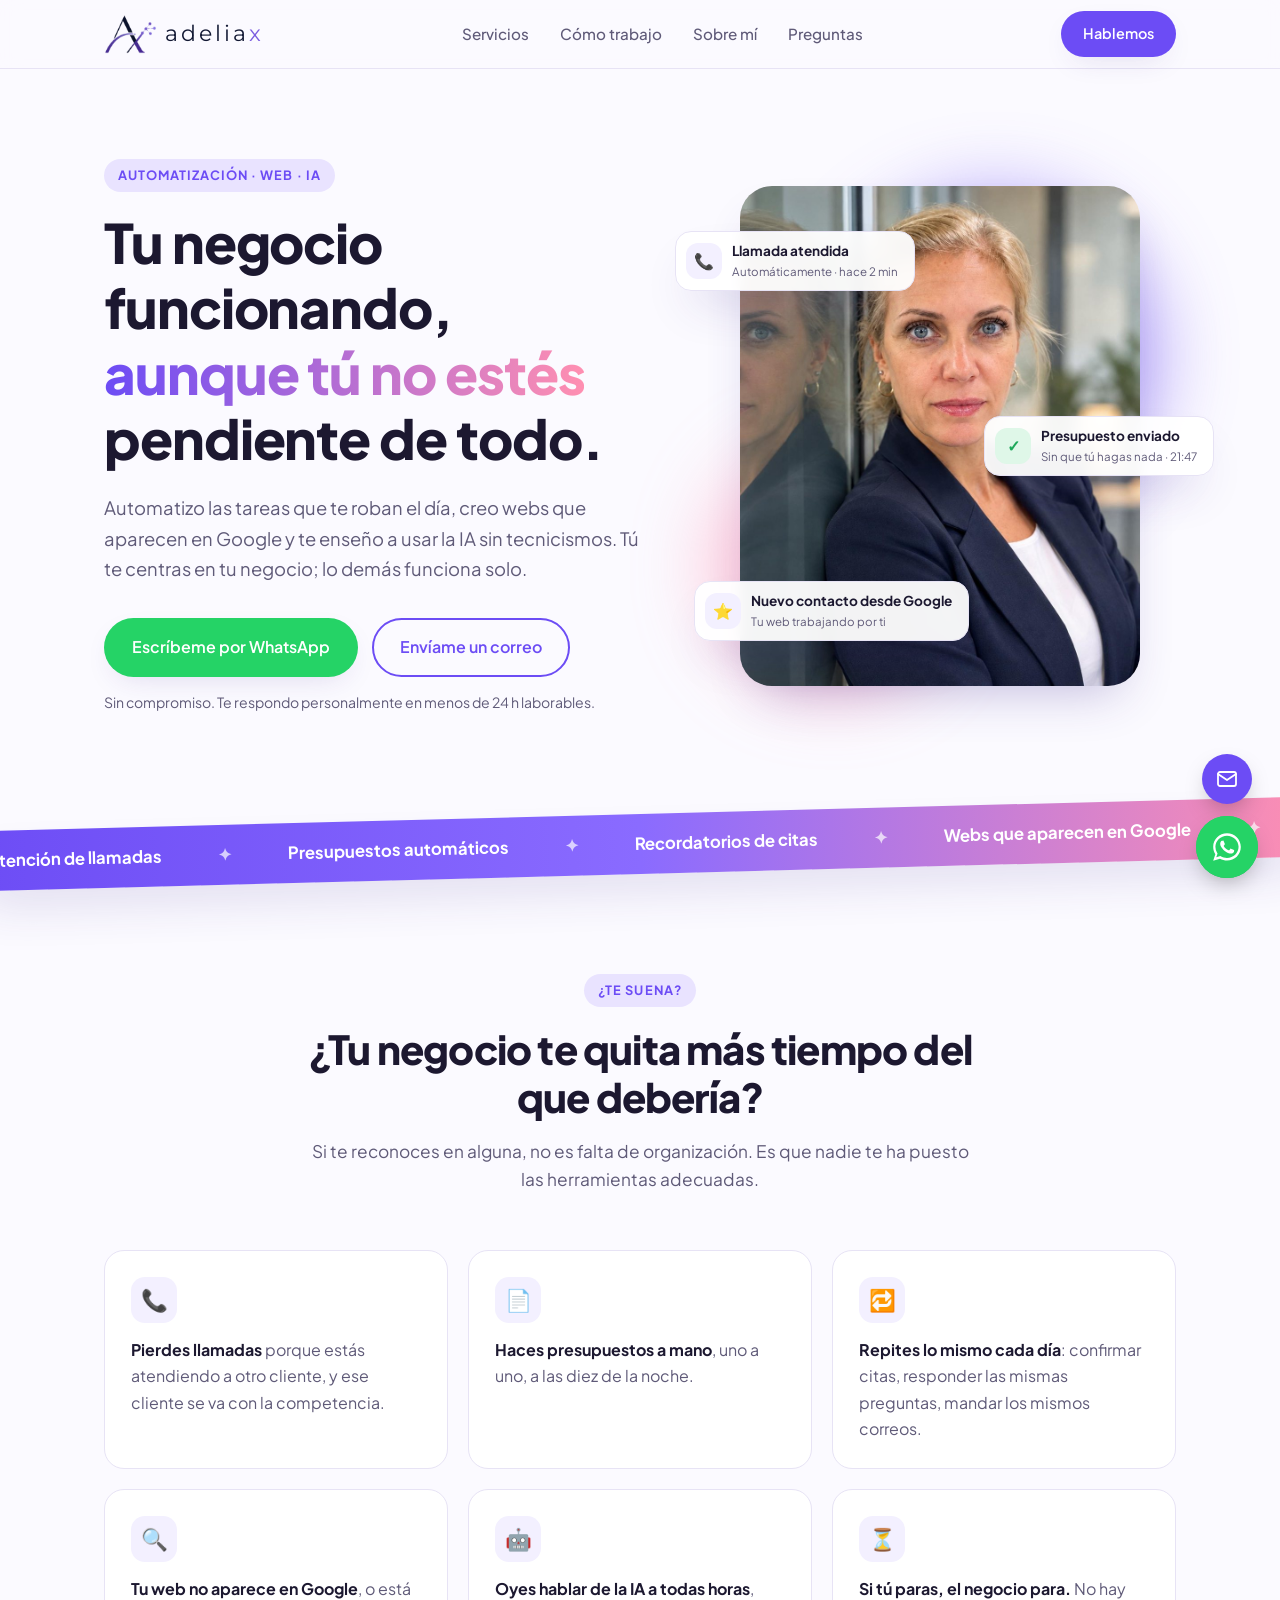
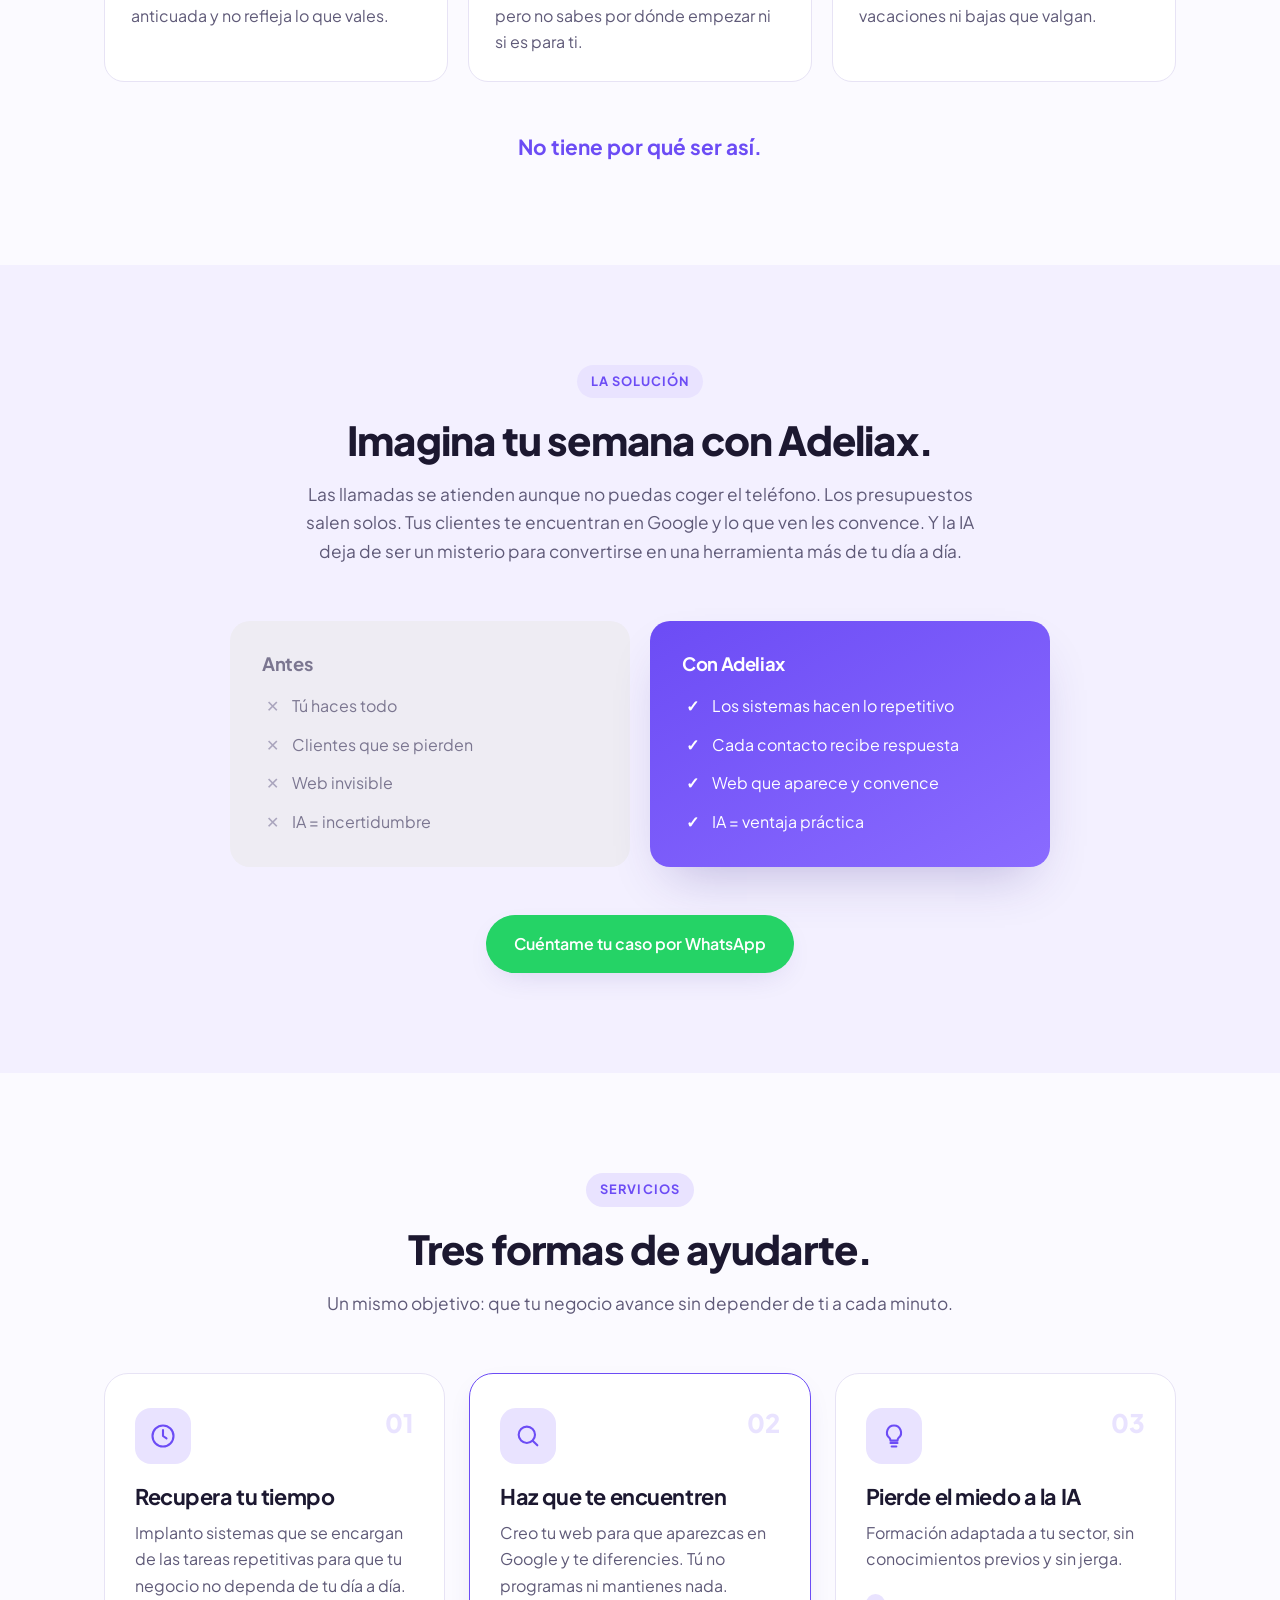
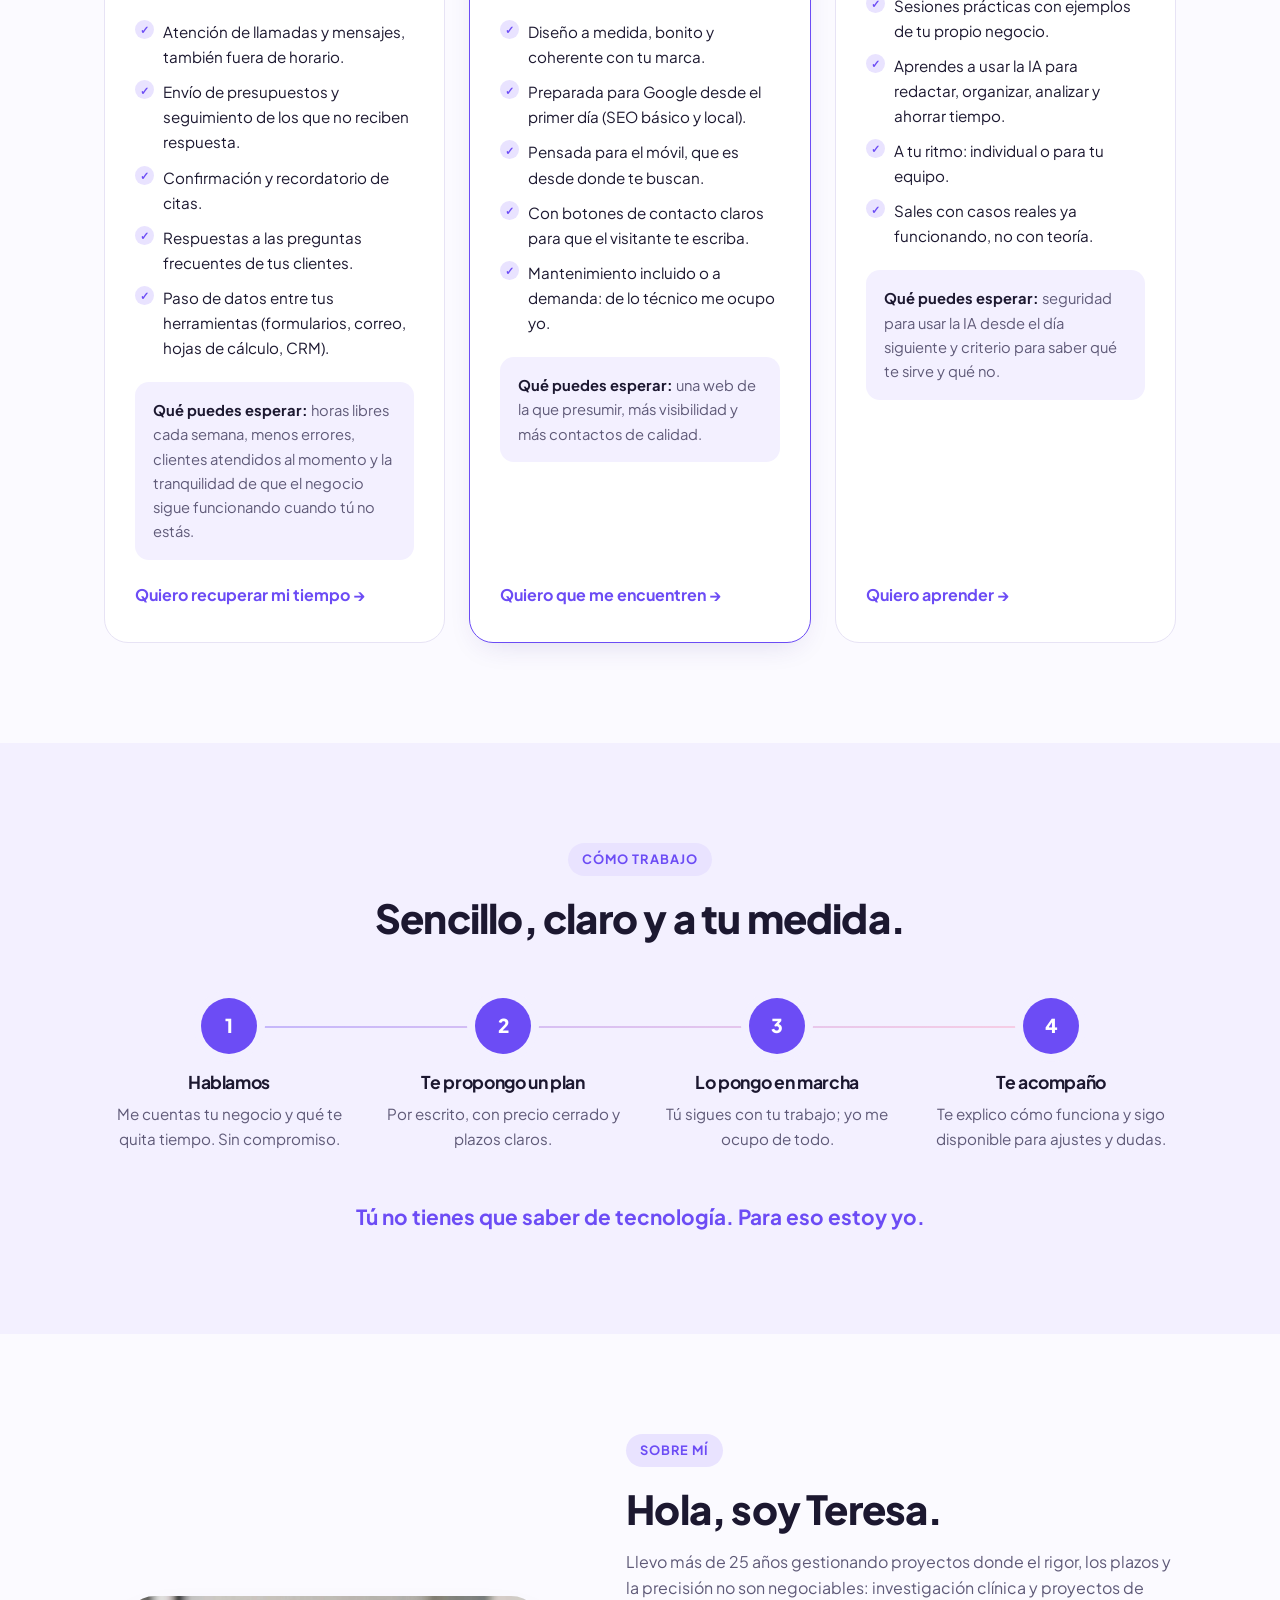
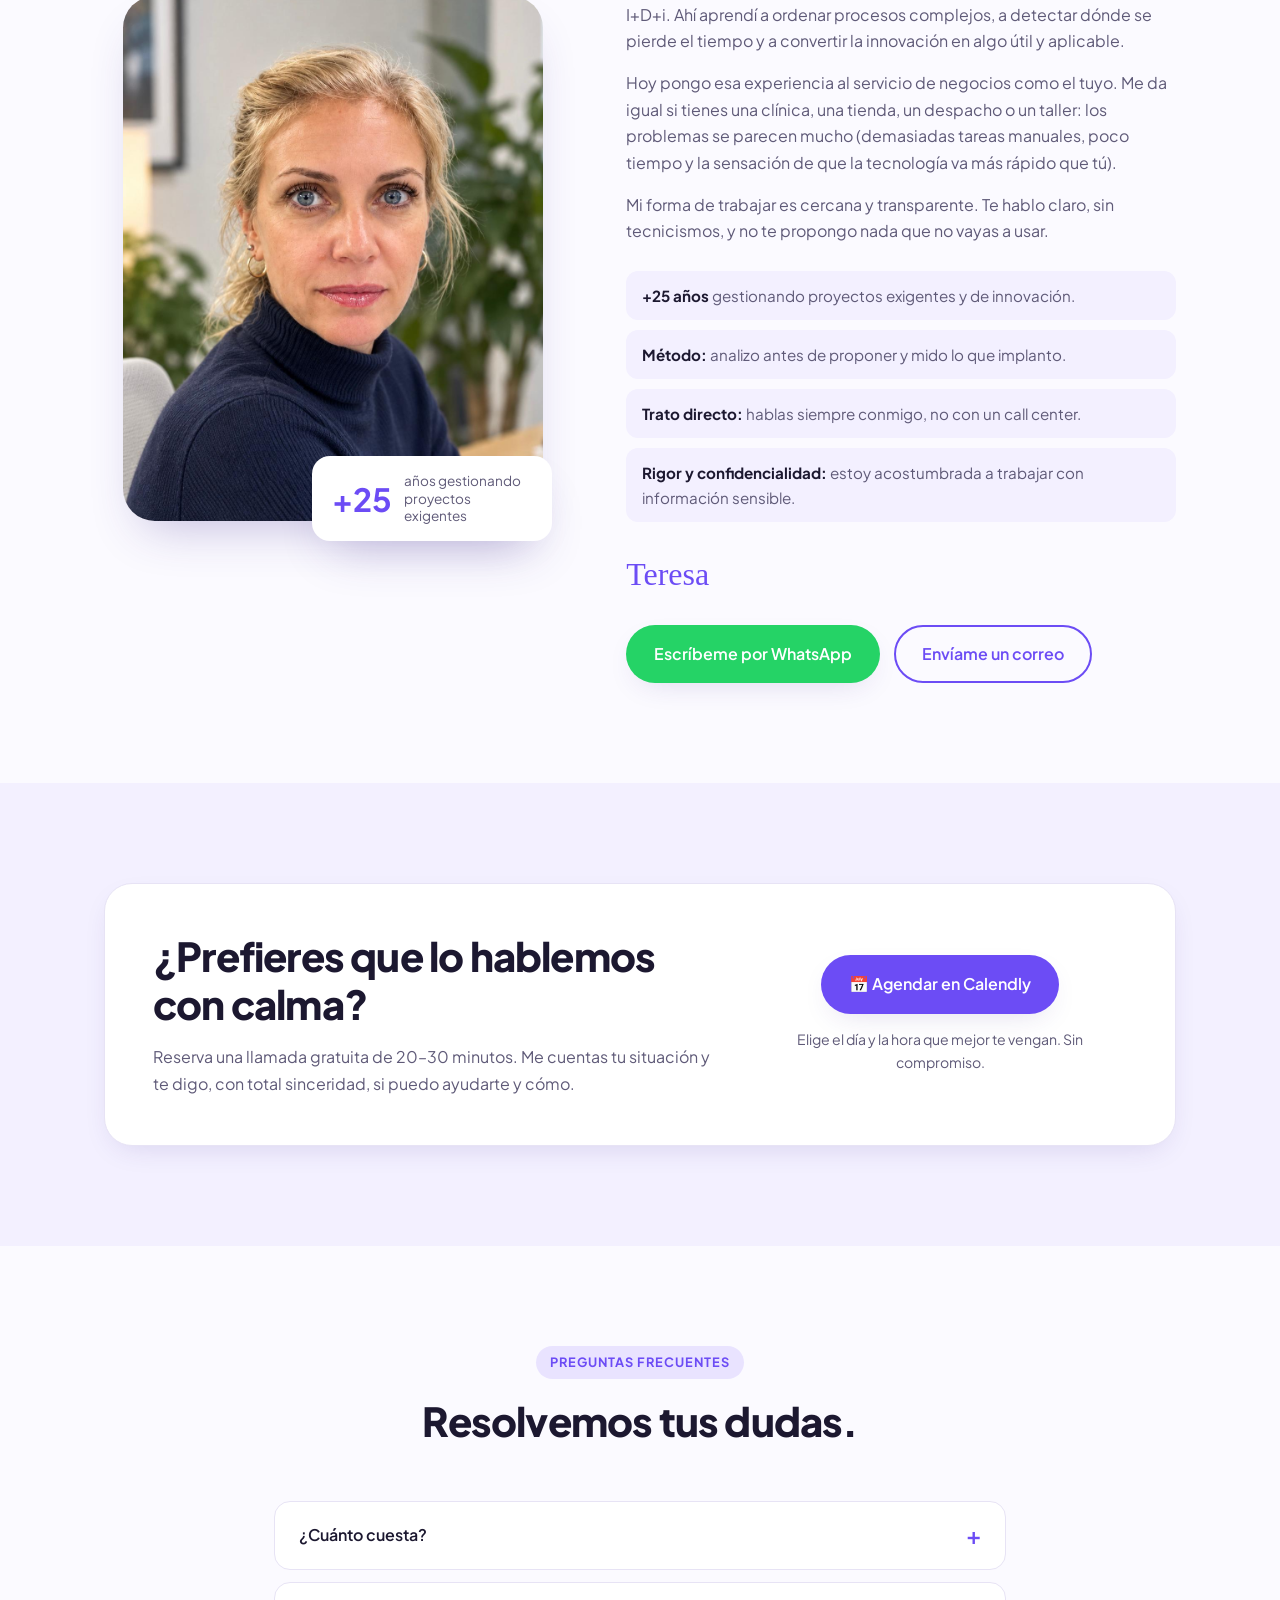
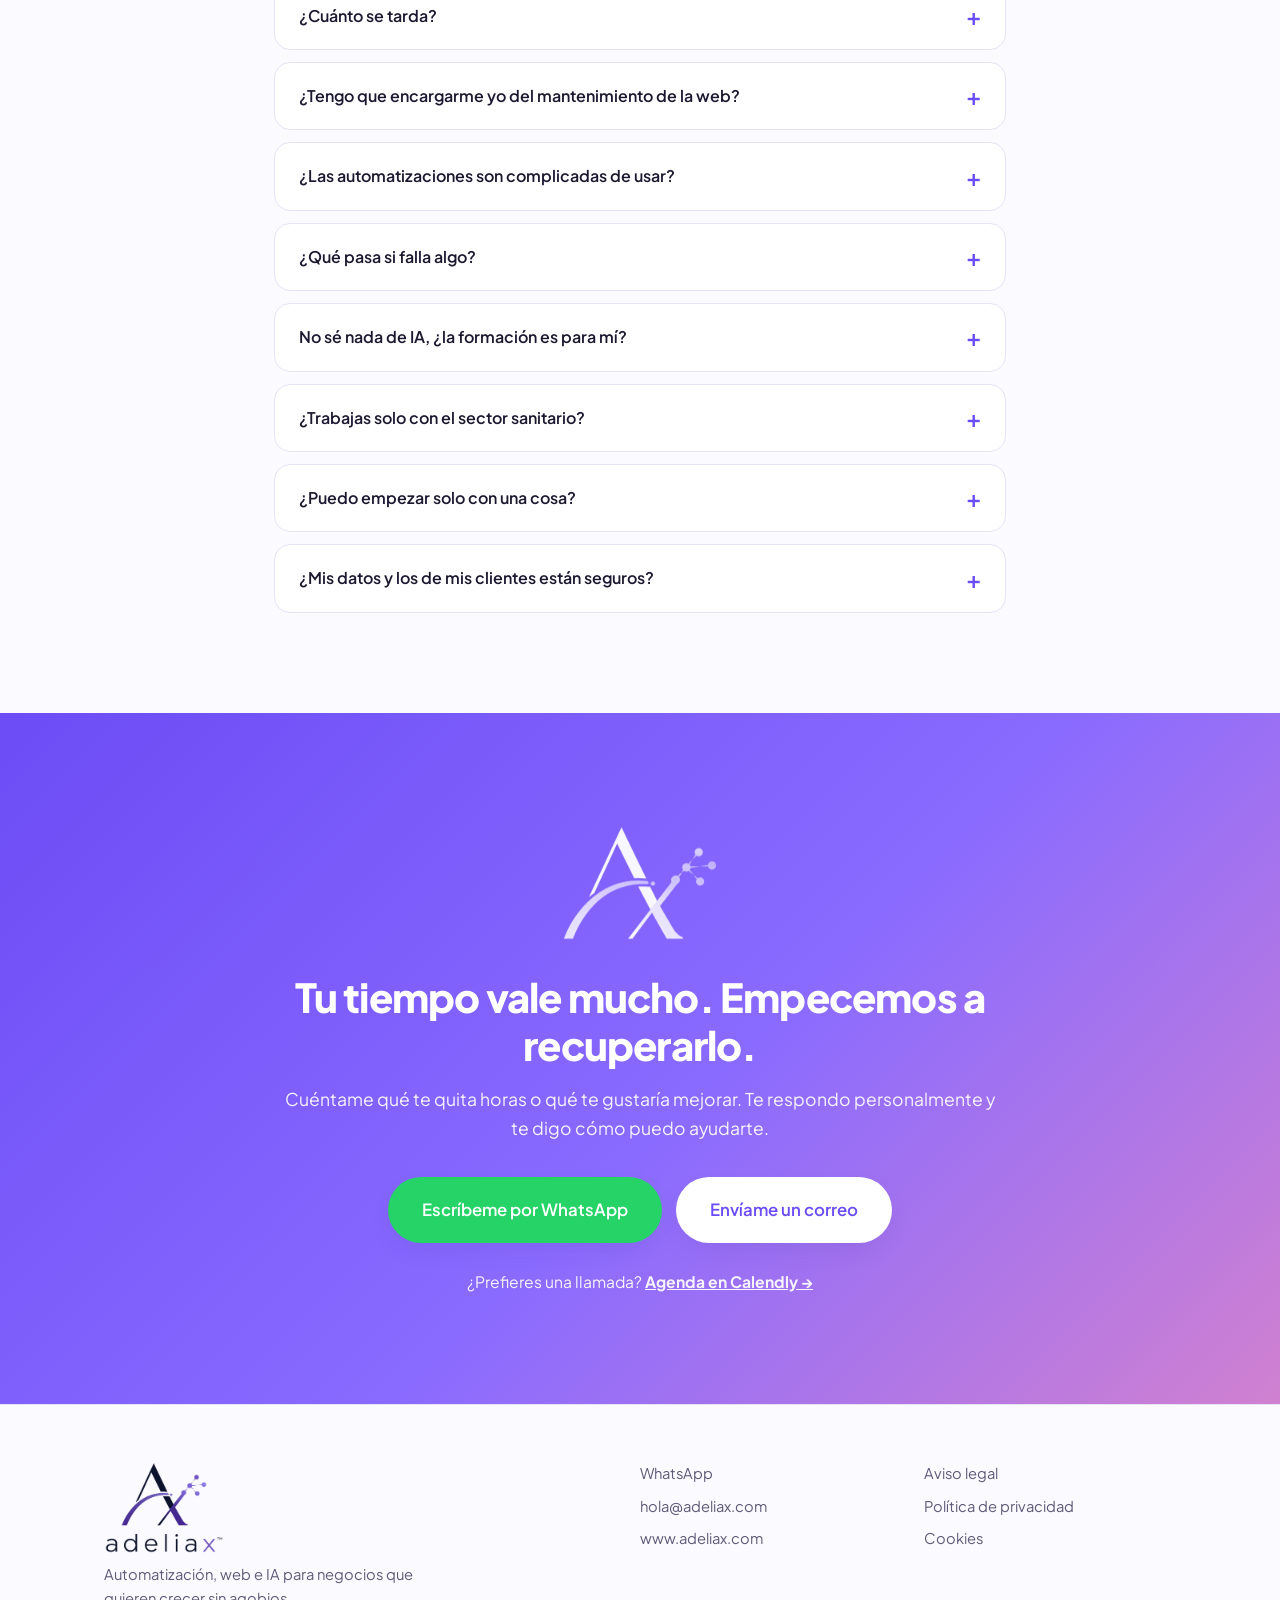
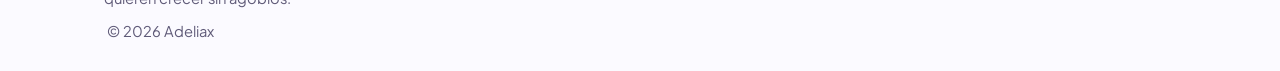
==== commit de31243a: "Cambiar foto de Sobre mí por Teresa sentada Co-Authored-By: Claude Opus 5.5 <noreply@anthropic.com>" ====
--- a/index.html
+++ b/index.html
@@ -206,7 +206,7 @@
   <section id="sobre" class="section">
     <div class="container about">
       <div class="about__visual reveal">
-        <img class="about__photo" src="img/teresa.jpg" alt="Retrato de Teresa" width="900" height="1197" loading="lazy">
+        <img class="about__photo" src="img/teresa-sentada.jpg" alt="Retrato de Teresa" width="1005" height="1351" loading="lazy">
         <div class="badge"><strong data-count="25">+25</strong><span>años gestionando proyectos exigentes</span></div>
       </div>
       <div class="about__text reveal">
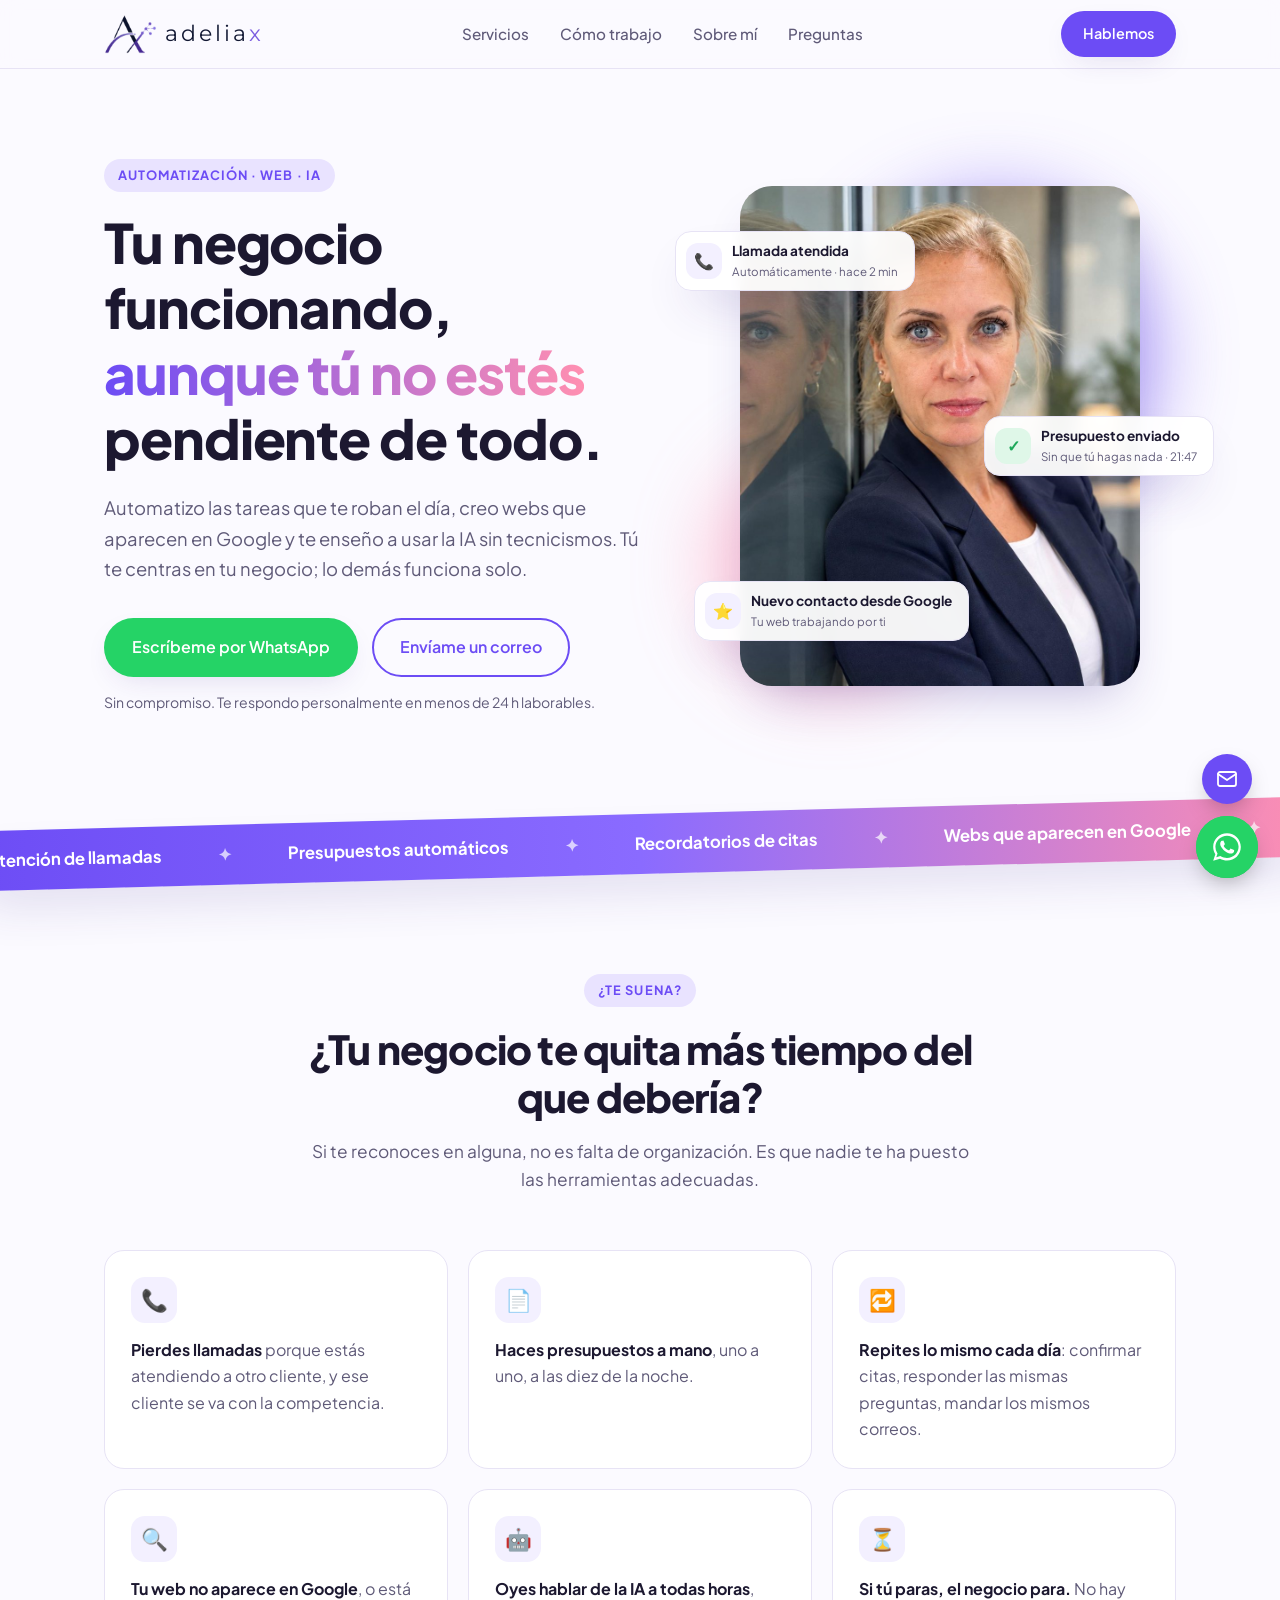
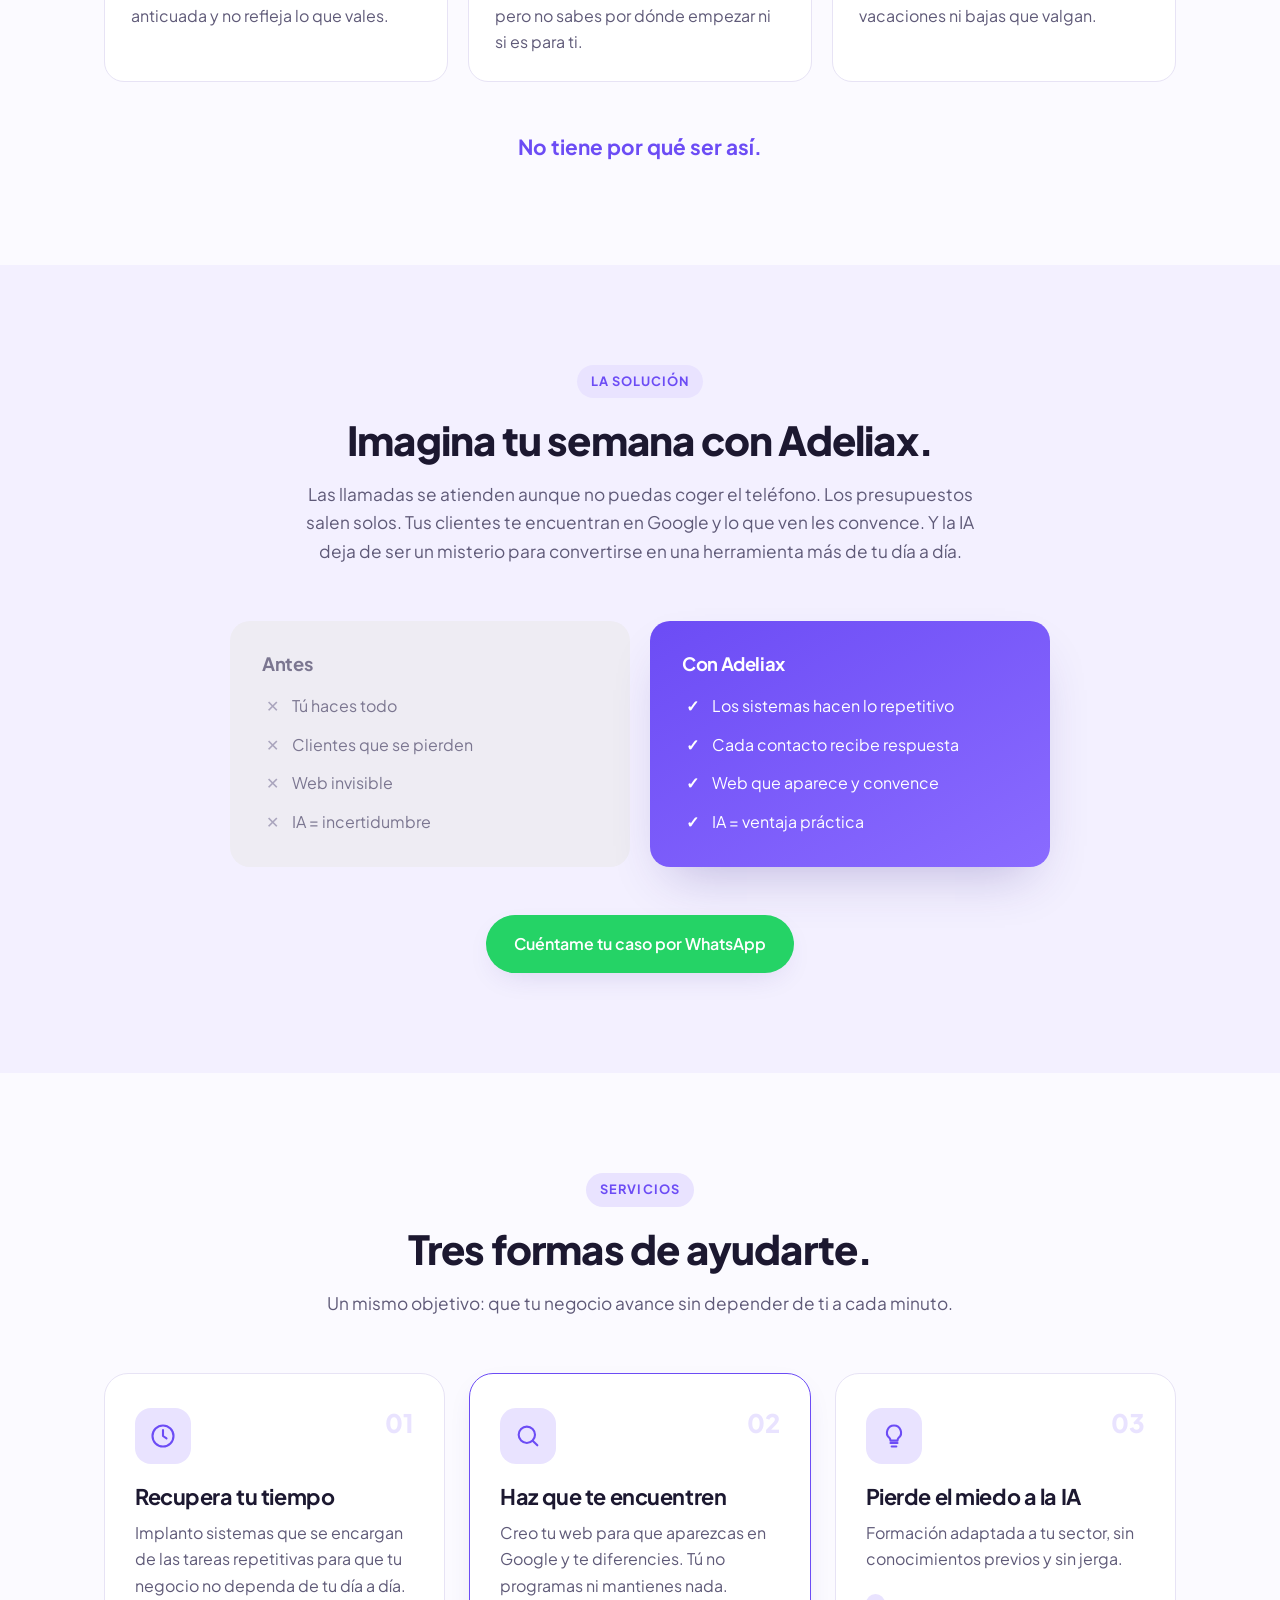
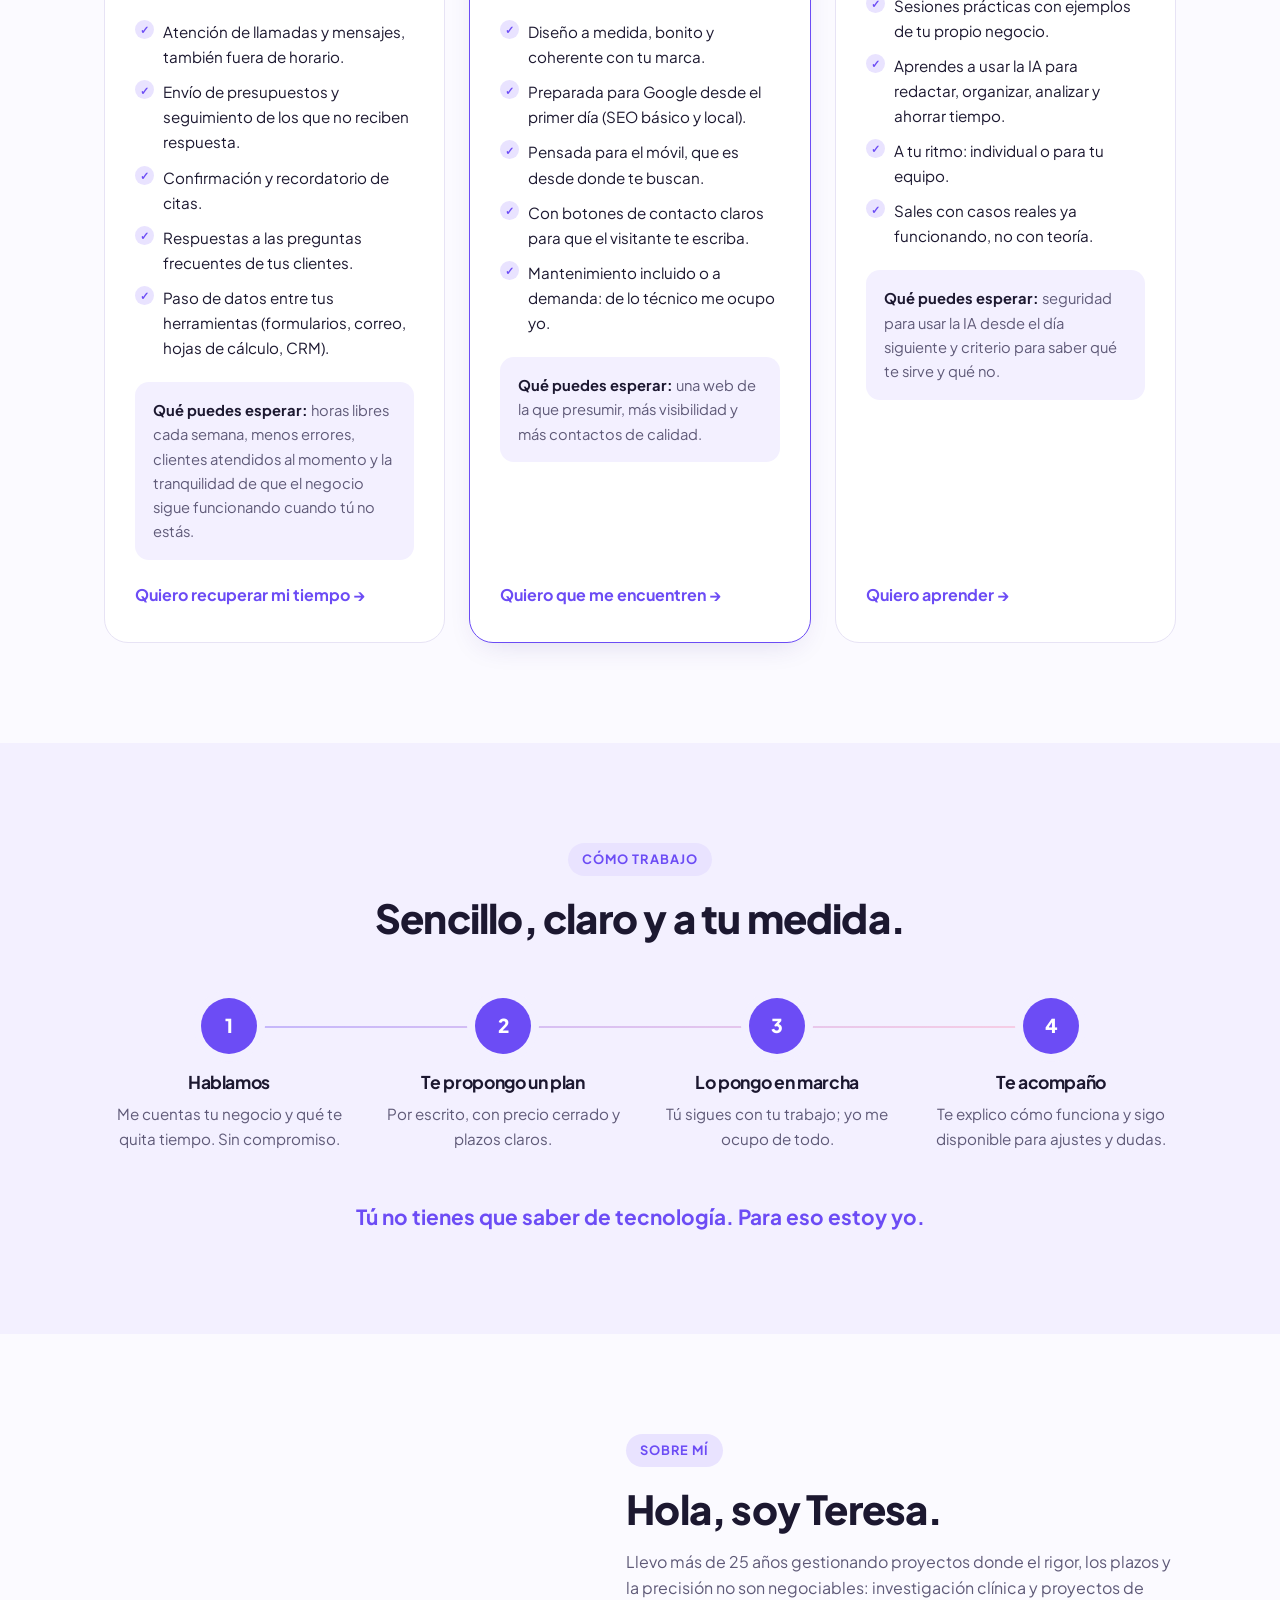
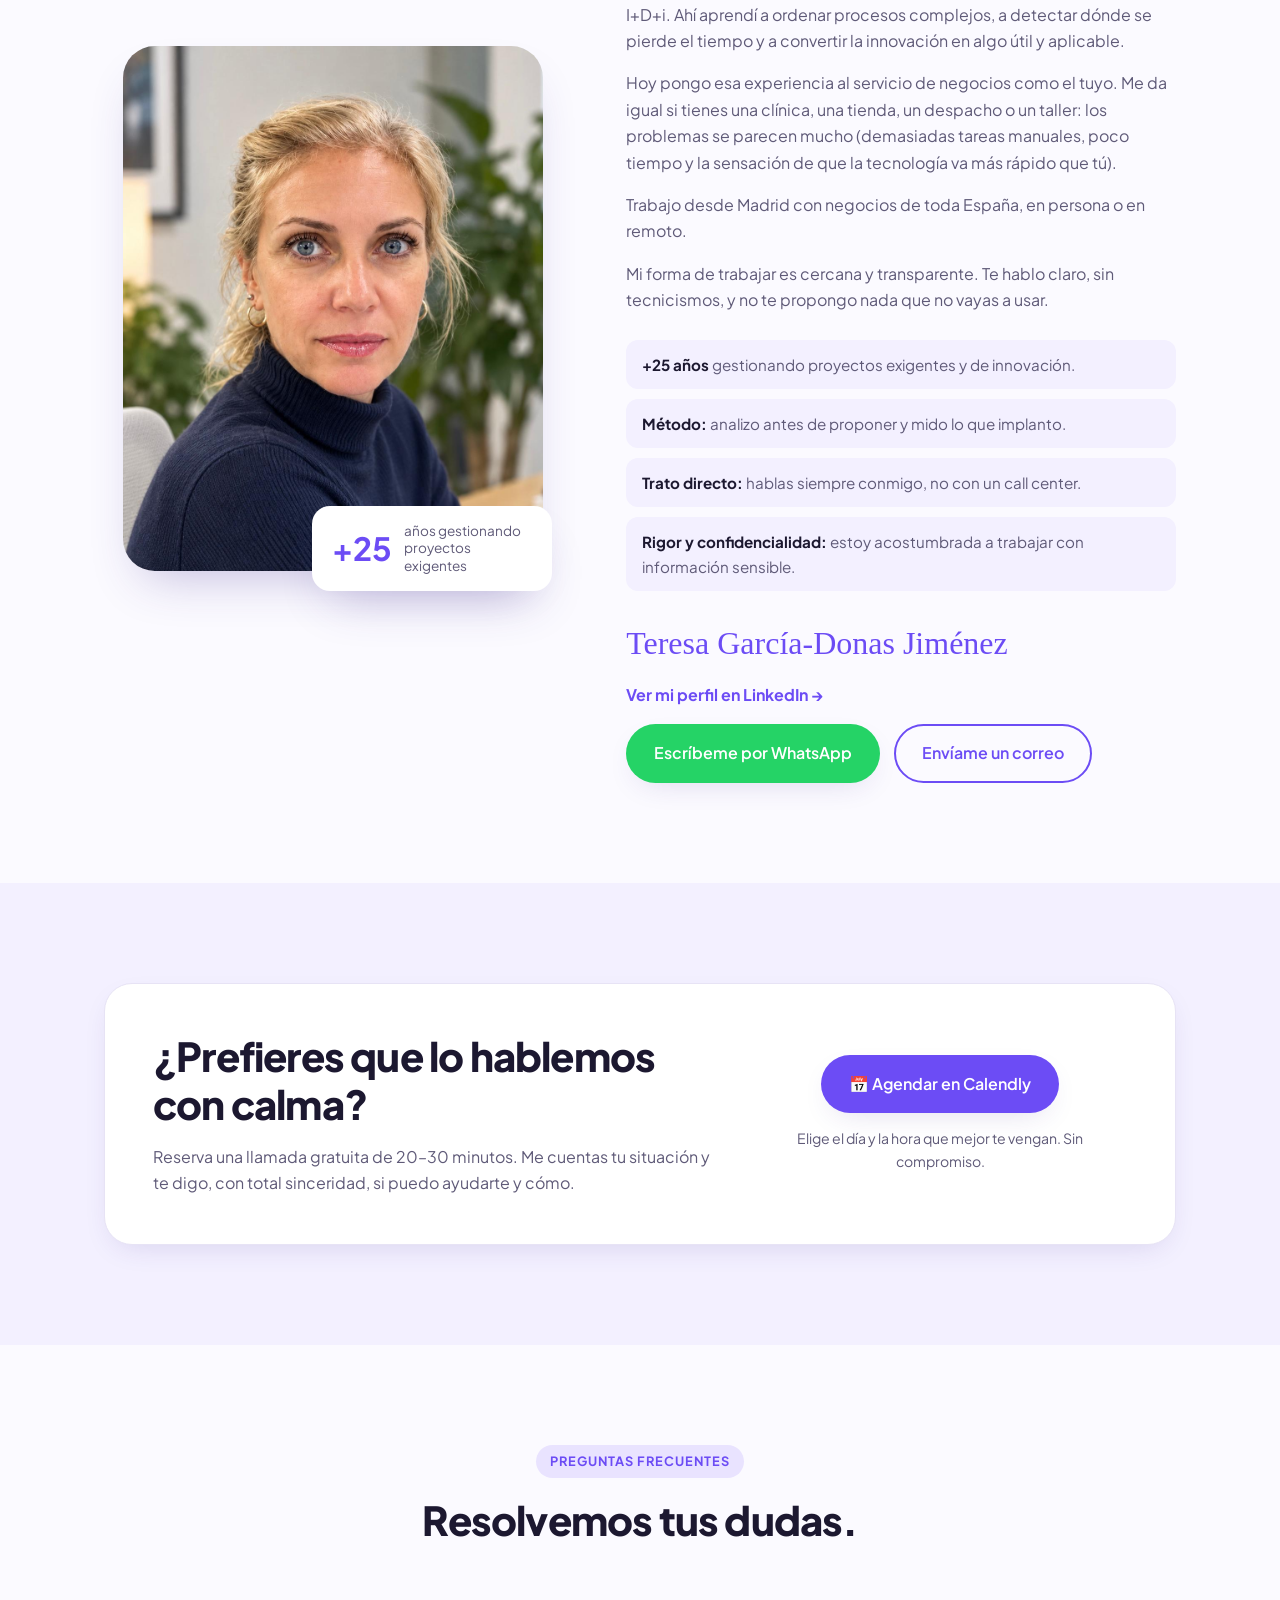
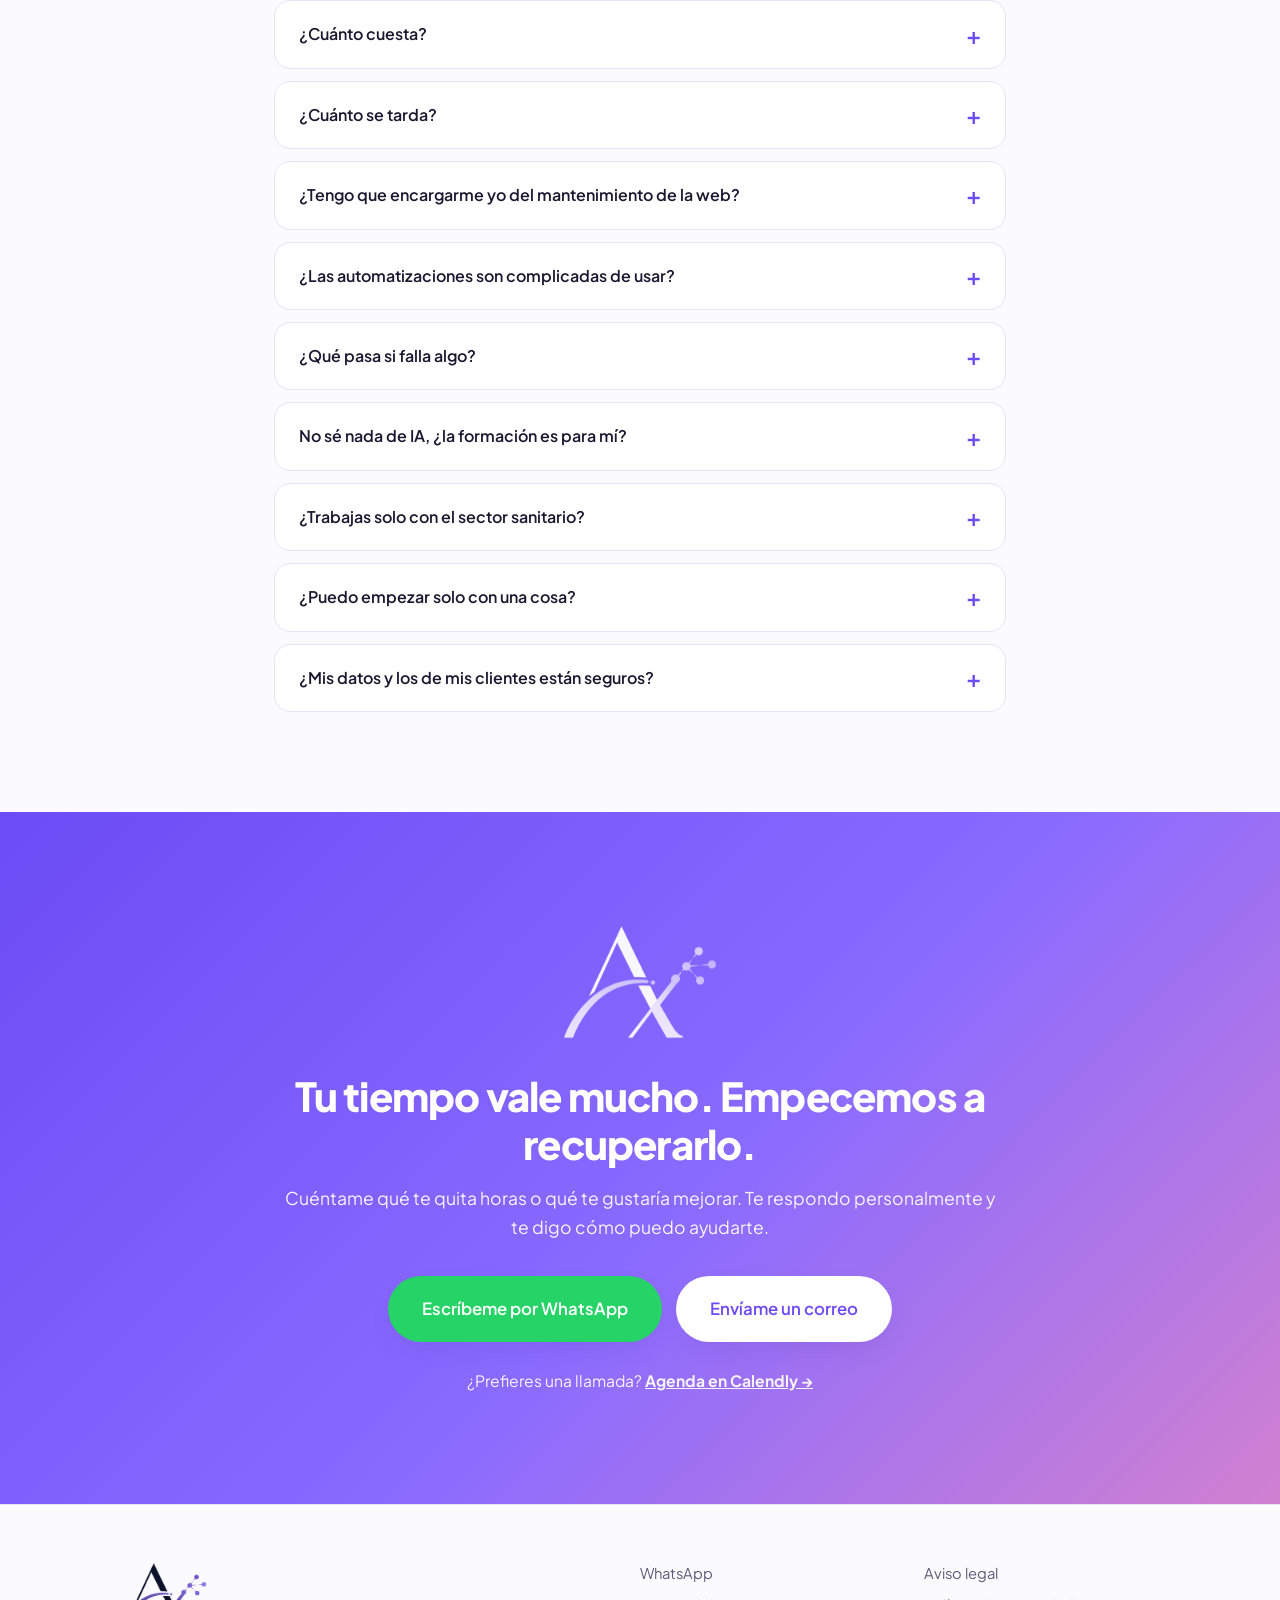
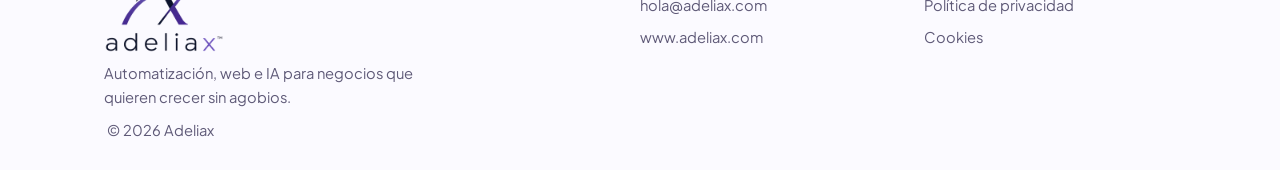
==== commit 9ef983d3: "Páginas legales, mejoras en móvil, SEO y WhatsApp por servicio - Aviso legal, política de privacidad" ====
--- a/index.html
+++ b/index.html
@@ -5,6 +5,62 @@
 <meta name="viewport" content="width=device-width, initial-scale=1.0">
 <title>Adeliax — Automatización, web e IA para tu negocio</title>
 <meta name="description" content="Automatizo las tareas que te roban el día, creo webs que aparecen en Google y te enseño a usar la IA sin tecnicismos. Adeliax, con Teresa.">
+<link rel="canonical" href="https://www.adeliax.com/">
+
+<!-- Open Graph (cómo se ve el enlace al compartirlo en WhatsApp, LinkedIn, Facebook…) -->
+<meta property="og:type" content="website">
+<meta property="og:locale" content="es_ES">
+<meta property="og:site_name" content="Adeliax">
+<meta property="og:url" content="https://www.adeliax.com/">
+<meta property="og:title" content="Adeliax — Automatización, web e IA para tu negocio">
+<meta property="og:description" content="Automatizo las tareas que te roban el día, creo webs que aparecen en Google y te enseño a usar la IA sin tecnicismos.">
+<meta property="og:image" content="https://www.adeliax.com/img/teresa-hero.jpg">
+<meta property="og:image:width" content="900">
+<meta property="og:image:height" content="1197">
+<meta property="og:image:alt" content="Teresa, fundadora de Adeliax">
+
+<!-- Twitter / X Card -->
+<meta name="twitter:card" content="summary_large_image">
+<meta name="twitter:title" content="Adeliax — Automatización, web e IA para tu negocio">
+<meta name="twitter:description" content="Automatizo las tareas que te roban el día, creo webs que aparecen en Google y te enseño a usar la IA sin tecnicismos.">
+<meta name="twitter:image" content="https://www.adeliax.com/img/teresa-hero.jpg">
+
+<!-- Datos estructurados para Google -->
+<!-- REVISAR: si trabajas en una zona concreta, cambia "España" en areaServed por tu ciudad/provincia. -->
+<script type="application/ld+json">
+{
+  "@context": "https://schema.org",
+  "@type": "ProfessionalService",
+  "@id": "https://www.adeliax.com/#negocio",
+  "name": "Adeliax",
+  "url": "https://www.adeliax.com/",
+  "description": "Automatización de tareas, diseño de webs preparadas para Google y formación en inteligencia artificial para negocios, sin tecnicismos.",
+  "image": "https://www.adeliax.com/img/teresa-hero.jpg",
+  "logo": "https://www.adeliax.com/img/logo.png",
+  "email": "hola@adeliax.com",
+  "telephone": "+34 616 524 587",
+  "areaServed": { "@type": "Country", "name": "España" },
+  "founder": { "@type": "Person", "name": "Teresa", "sameAs": "https://www.linkedin.com/in/teresa-garcía-donas-jiménez" },
+  "knowsLanguage": "es"
+}
+</script>
+<script type="application/ld+json">
+{
+  "@context": "https://schema.org",
+  "@type": "FAQPage",
+  "mainEntity": [
+    { "@type": "Question", "name": "¿Cuánto cuesta?", "acceptedAnswer": { "@type": "Answer", "text": "Depende de lo que necesites. Cada negocio es distinto, así que primero escucho tu caso y luego te doy un presupuesto cerrado y por escrito, sin sorpresas. La primera conversación es gratuita." } },
+    { "@type": "Question", "name": "¿Cuánto se tarda?", "acceptedAnswer": { "@type": "Answer", "text": "Una automatización sencilla puede estar lista en pocos días. Una web completa suele llevar entre 2 y 4 semanas, según el contenido. Siempre te doy los plazos por adelantado." } },
+    { "@type": "Question", "name": "¿Tengo que encargarme yo del mantenimiento de la web?", "acceptedAnswer": { "@type": "Answer", "text": "No. Me ocupo de las actualizaciones, la seguridad y los cambios que necesites. Tú solo me dices qué quieres cambiar." } },
+    { "@type": "Question", "name": "¿Las automatizaciones son complicadas de usar?", "acceptedAnswer": { "@type": "Answer", "text": "Todo lo contrario: están pensadas para que no tengas que hacer nada. Te explico cómo funcionan y, si algo cambia en tu negocio, las adaptamos." } },
+    { "@type": "Question", "name": "¿Qué pasa si falla algo?", "acceptedAnswer": { "@type": "Answer", "text": "Estoy disponible para resolverlo. Hablas directamente conmigo por WhatsApp o por correo, sin tickets ni esperas eternas." } },
+    { "@type": "Question", "name": "No sé nada de IA, ¿la formación es para mí?", "acceptedAnswer": { "@type": "Answer", "text": "Precisamente para ti. Empezamos desde cero, con ejemplos de tu sector y sin jerga. Si sabes usar el correo, puedes aprender a usar la IA." } },
+    { "@type": "Question", "name": "¿Trabajas solo con el sector sanitario?", "acceptedAnswer": { "@type": "Answer", "text": "No. Mi experiencia viene de la investigación clínica y la innovación, pero trabajo con cualquier negocio que quiera ganar tiempo y visibilidad." } },
+    { "@type": "Question", "name": "¿Puedo empezar solo con una cosa?", "acceptedAnswer": { "@type": "Answer", "text": "Claro. Muchos clientes empiezan con una automatización o con la web y, cuando ven los resultados, dan el siguiente paso." } },
+    { "@type": "Question", "name": "¿Mis datos y los de mis clientes están seguros?", "acceptedAnswer": { "@type": "Answer", "text": "Sí. Trabajo con herramientas fiables, cumpliendo la normativa de protección de datos y con la confidencialidad que he aplicado durante toda mi carrera." } }
+  ]
+}
+</script>
 <link rel="preconnect" href="https://fonts.googleapis.com">
 <link rel="preconnect" href="https://fonts.gstatic.com" crossorigin>
 <link href="https://fonts.googleapis.com/css2?family=Montserrat:wght@400&family=Plus+Jakarta+Sans:wght@400;500;600;700;800&display=swap" rel="stylesheet">
@@ -17,7 +73,7 @@
 <header class="nav">
   <div class="container nav__inner">
     <a class="logo" href="#inicio" aria-label="Adeliax, inicio">
-      <span class="logo-mark"><img src="img/logo-icono.png" alt="" width="54" height="40"><span class="node n1"></span><span class="node n2"></span><span class="node n3"></span><span class="node n4"></span><span class="node n5"></span><span class="node n6"></span></span>
+      <span class="logo-mark"><img src="img/logo-icono.png" alt="Adeliax" width="54" height="40"><span class="node n1"></span><span class="node n2"></span><span class="node n3"></span><span class="node n4"></span><span class="node n5"></span><span class="node n6"></span></span>
       <span class="logo__text">adelia<em>x</em></span>
     </a>
     <nav class="nav__links">
@@ -143,7 +199,7 @@
             <li>Paso de datos entre tus herramientas (formularios, correo, hojas de cálculo, CRM).</li>
           </ul>
           <p class="service__result"><strong>Qué puedes esperar:</strong> horas libres cada semana, menos errores, clientes atendidos al momento y la tranquilidad de que el negocio sigue funcionando cuando tú no estás.</p>
-          <a class="link-arrow" data-wa href="#contacto">Quiero recuperar mi tiempo →</a>
+          <a class="link-arrow" data-wa data-wa-text="Hola Teresa, me interesa automatizar tareas de mi negocio." href="#contacto">Quiero recuperar mi tiempo →</a>
         </article>
 
         <article class="service service--featured reveal">
@@ -161,7 +217,7 @@
             <li>Mantenimiento incluido o a demanda: de lo técnico me ocupo yo.</li>
           </ul>
           <p class="service__result"><strong>Qué puedes esperar:</strong> una web de la que presumir, más visibilidad y más contactos de calidad.</p>
-          <a class="link-arrow" data-wa href="#contacto">Quiero que me encuentren →</a>
+          <a class="link-arrow" data-wa data-wa-text="Hola Teresa, me interesa una web para mi negocio." href="#contacto">Quiero que me encuentren →</a>
         </article>
 
         <article class="service reveal">
@@ -178,7 +234,7 @@
             <li>Sales con casos reales ya funcionando, no con teoría.</li>
           </ul>
           <p class="service__result"><strong>Qué puedes esperar:</strong> seguridad para usar la IA desde el día siguiente y criterio para saber qué te sirve y qué no.</p>
-          <a class="link-arrow" data-wa href="#contacto">Quiero aprender →</a>
+          <a class="link-arrow" data-wa data-wa-text="Hola Teresa, me interesa la formación en IA." href="#contacto">Quiero aprender →</a>
         </article>
 
       </div>
@@ -214,6 +270,7 @@
         <h2>Hola, soy Teresa.</h2>
         <p>Llevo más de 25 años gestionando proyectos donde el rigor, los plazos y la precisión no son negociables: investigación clínica y proyectos de I+D+i. Ahí aprendí a ordenar procesos complejos, a detectar dónde se pierde el tiempo y a convertir la innovación en algo útil y aplicable.</p>
         <p>Hoy pongo esa experiencia al servicio de negocios como el tuyo. Me da igual si tienes una clínica, una tienda, un despacho o un taller: los problemas se parecen mucho (demasiadas tareas manuales, poco tiempo y la sensación de que la tecnología va más rápido que tú).</p>
+        <p>Trabajo desde Madrid con negocios de toda España, en persona o en remoto.</p>
         <p>Mi forma de trabajar es cercana y transparente. Te hablo claro, sin tecnicismos, y no te propongo nada que no vayas a usar.</p>
         <ul class="trust">
           <li><strong>+25 años</strong> gestionando proyectos exigentes y de innovación.</li>
@@ -221,7 +278,8 @@
           <li><strong>Trato directo:</strong> hablas siempre conmigo, no con un call center.</li>
           <li><strong>Rigor y confidencialidad:</strong> estoy acostumbrada a trabajar con información sensible.</li>
         </ul>
-        <p class="signature">Teresa</p>
+        <p class="signature">Teresa García-Donas Jiménez</p>
+        <p class="about__linkedin"><a href="https://www.linkedin.com/in/teresa-garcía-donas-jiménez" target="_blank" rel="noopener">Ver mi perfil en LinkedIn →</a></p>
         <div class="cta-row">
           <a class="btn btn--wa" data-wa href="#contacto">Escríbeme por WhatsApp</a>
           <a class="btn btn--ghost" data-mail href="#contacto">Envíame un correo</a>
@@ -295,9 +353,9 @@
       <a href="https://www.adeliax.com">www.adeliax.com</a>
     </div>
     <div class="footer__links">
-      <a href="#">Aviso legal</a>
-      <a href="#">Política de privacidad</a>
-      <a href="#">Cookies</a>
+      <a href="aviso-legal.html">Aviso legal</a>
+      <a href="privacidad.html">Política de privacidad</a>
+      <a href="cookies.html">Cookies</a>
     </div>
   </div>
   <p class="footer__copy">&copy; 2026 Adeliax</p>
@@ -325,7 +383,8 @@
   const mailSubject = "Consulta desde adeliax.com";
 
   document.querySelectorAll("[data-wa]").forEach(a => {
-    a.href = `https://wa.me/${WHATSAPP_NUMBER}?text=${encodeURIComponent(waText)}`;
+    // Si el botón lleva data-wa-text, usa ese mensaje; si no, el general
+    a.href = `https://wa.me/${WHATSAPP_NUMBER}?text=${encodeURIComponent(a.dataset.waText || waText)}`;
     a.target = "_blank";
     a.rel = "noopener";
   });
--- a/style.css
+++ b/style.css
@@ -435,6 +435,10 @@
 }
 .trust strong { color: var(--text); }
 
+.about__linkedin { margin-top: -12px; }
+.about__linkedin a { color: var(--accent); font-weight: 700; text-decoration: none; }
+.about__linkedin a:hover { text-decoration: underline; }
+
 .signature {
   font-family: "Brush Script MT", "Segoe Script", cursive;
   font-size: 2rem;
@@ -517,6 +521,22 @@
 .footer__links a { color: var(--text-muted); text-decoration: none; font-size: 0.92rem; }
 .footer__links a:hover { color: var(--accent); }
 .footer__copy { text-align: center; color: var(--text-muted); font-size: 0.82rem; margin-top: 40px; }
+
+/* ── Páginas legales ── */
+.legal { padding: 64px 0 90px; }
+.legal h1 { font-size: clamp(1.9rem, 4vw, 2.6rem); font-weight: 800; margin-bottom: 8px; }
+.legal__updated { color: var(--text-muted); font-size: 0.9rem; margin-bottom: 40px; }
+.legal h2 { font-size: 1.3rem; margin: 40px 0 12px; }
+.legal p, .legal li { color: var(--text-muted); margin-bottom: 12px; }
+.legal ul { padding-left: 22px; margin-bottom: 12px; }
+.legal strong { color: var(--text); }
+.legal a { color: var(--accent); }
+.legal__box { background: var(--bg-tint); border-radius: 16px; padding: 20px 24px; margin-bottom: 20px; }
+.legal__box p { margin-bottom: 4px; }
+.legal__table-wrap { overflow-x: auto; margin: 12px 0 20px; }
+.legal table { width: 100%; border-collapse: collapse; font-size: 0.92rem; }
+.legal th, .legal td { text-align: left; padding: 10px 12px; border: 1px solid var(--border); color: var(--text-muted); vertical-align: top; }
+.legal th { background: var(--bg-tint); color: var(--text); }
 
 /* ── Botones flotantes ── */
 .floating {
@@ -595,7 +615,7 @@
 
 /* Logo vivo: el símbolo se dibuja y los nodos de la red se encienden en cadena */
 .logo-mark { position: relative; display: inline-block; line-height: 0; font-size: 4px; }
-.logo-mark img { animation: logo-draw 1.1s cubic-bezier(.6,.1,.2,1) both; transition: transform .4s ease; }
+.logo-mark img { animation: logo-draw .7s cubic-bezier(.6,.1,.2,1) both; transition: transform .4s ease; }
 .logo:hover .logo-mark img { transform: rotate(-6deg) scale(1.06); }
 
 @keyframes logo-draw {
@@ -610,7 +630,7 @@
   border-radius: 50%;
   transform: translate(-50%, -50%);
   animation: node-pulse 3.2s ease-out infinite;
-  animation-delay: calc(1.1s + var(--d, 0s));
+  animation-delay: calc(.7s + var(--d, 0s));
 }
 .n1 { left: 58.1%; top: 50%;   width: 2.6%; --d: 0s; }
 .n2 { left: 72.2%; top: 47.3%; --d: .15s; }
@@ -688,9 +708,9 @@
 }
 .notif__icon--ok { background: #dff7e8; color: #1ea85a; font-weight: 800; }
 
-.notif--1 { top: 9%;  left: -6%;  --d: 1.3s; }
-.notif--2 { top: 46%; right: -8%; --d: 2s; animation-duration: .7s, 6s; }
-.notif--3 { bottom: 9%; left: -2%; --d: 2.7s; animation-duration: .7s, 5.5s; }
+.notif--1 { top: 9%;  left: -6%;  --d: .5s; }
+.notif--2 { top: 46%; right: -8%; --d: .8s; animation-duration: .7s, 6s; }
+.notif--3 { bottom: 9%; left: -2%; --d: 1.1s; animation-duration: .7s, 5.5s; }
 
 @keyframes notif-in {
   from { opacity: 0; transform: translateY(18px) scale(.85); }
@@ -747,7 +767,9 @@
 }
 
 /* ── Animación de aparición (solo si hay JavaScript) ── */
-.js .reveal { opacity: 0; transform: translateY(24px); transition: opacity 0.7s ease, transform 0.7s ease; }
+.js .reveal { opacity: 0; transform: translateY(16px); transition: opacity 0.4s ease, transform 0.4s ease; }
+/* La portada aparece casi al instante */
+.js .hero .reveal { transition-duration: 0.25s; }
 .js .reveal.is-visible { opacity: 1; transform: none; }
 
 @media (prefers-reduced-motion: reduce) {
@@ -758,9 +780,10 @@
 /* ── Responsive ── */
 @media (max-width: 960px) {
   .hero__grid, .about, .calendly { grid-template-columns: 1fr; }
-  .hero { padding: 60px 0 80px; }
-  .hero__visual { min-height: 0; order: -1; }
-  .hero__photo { max-width: 300px; }
+  .hero { padding: 40px 0 70px; }
+  .hero__grid { gap: 40px; }
+  .hero__visual { min-height: 0; }
+  .hero__photo { max-width: 260px; }
   .pains, .services { grid-template-columns: 1fr 1fr; }
   .steps { grid-template-columns: 1fr 1fr; }
   .steps::before { display: none; }
@@ -775,6 +798,13 @@
   .footer__inner { grid-template-columns: 1fr; }
   .cta-row .btn { width: 100%; justify-content: center; }
   .fab__tip { display: none; }
-  .floating { right: 16px; bottom: 16px; }
+  .floating { right: 12px; bottom: 12px; gap: 10px; }
+  .fab--wa { width: 50px; height: 50px; }
+  .fab--wa svg { width: 28px; height: 28px; }
+  .fab--mail { width: 40px; height: 40px; }
+  .fab--mail svg { width: 20px; height: 20px; }
+  /* Hueco al final para que los botones flotantes no tapen el pie */
+  body { padding-bottom: 110px; }
+  .hero .microcopy { padding-right: 56px; }
   .container { padding: 0 16px; }
 }
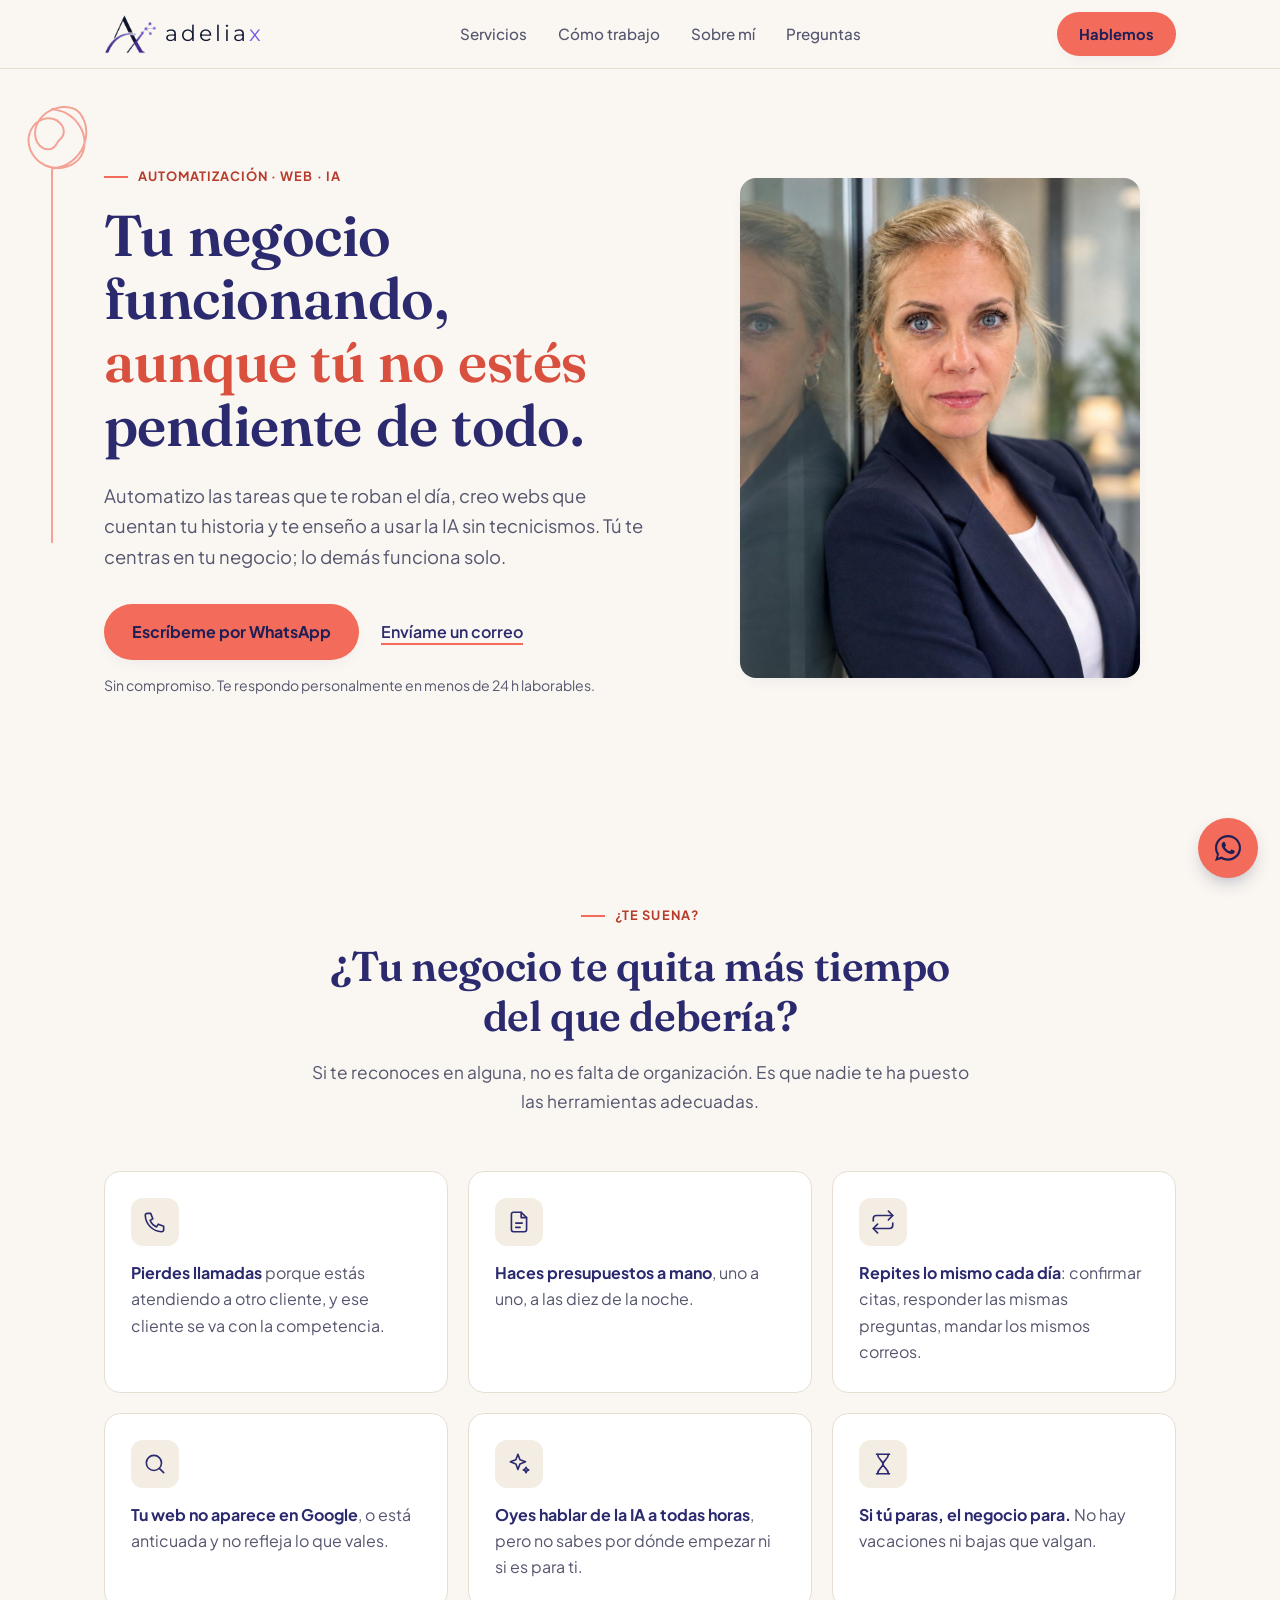
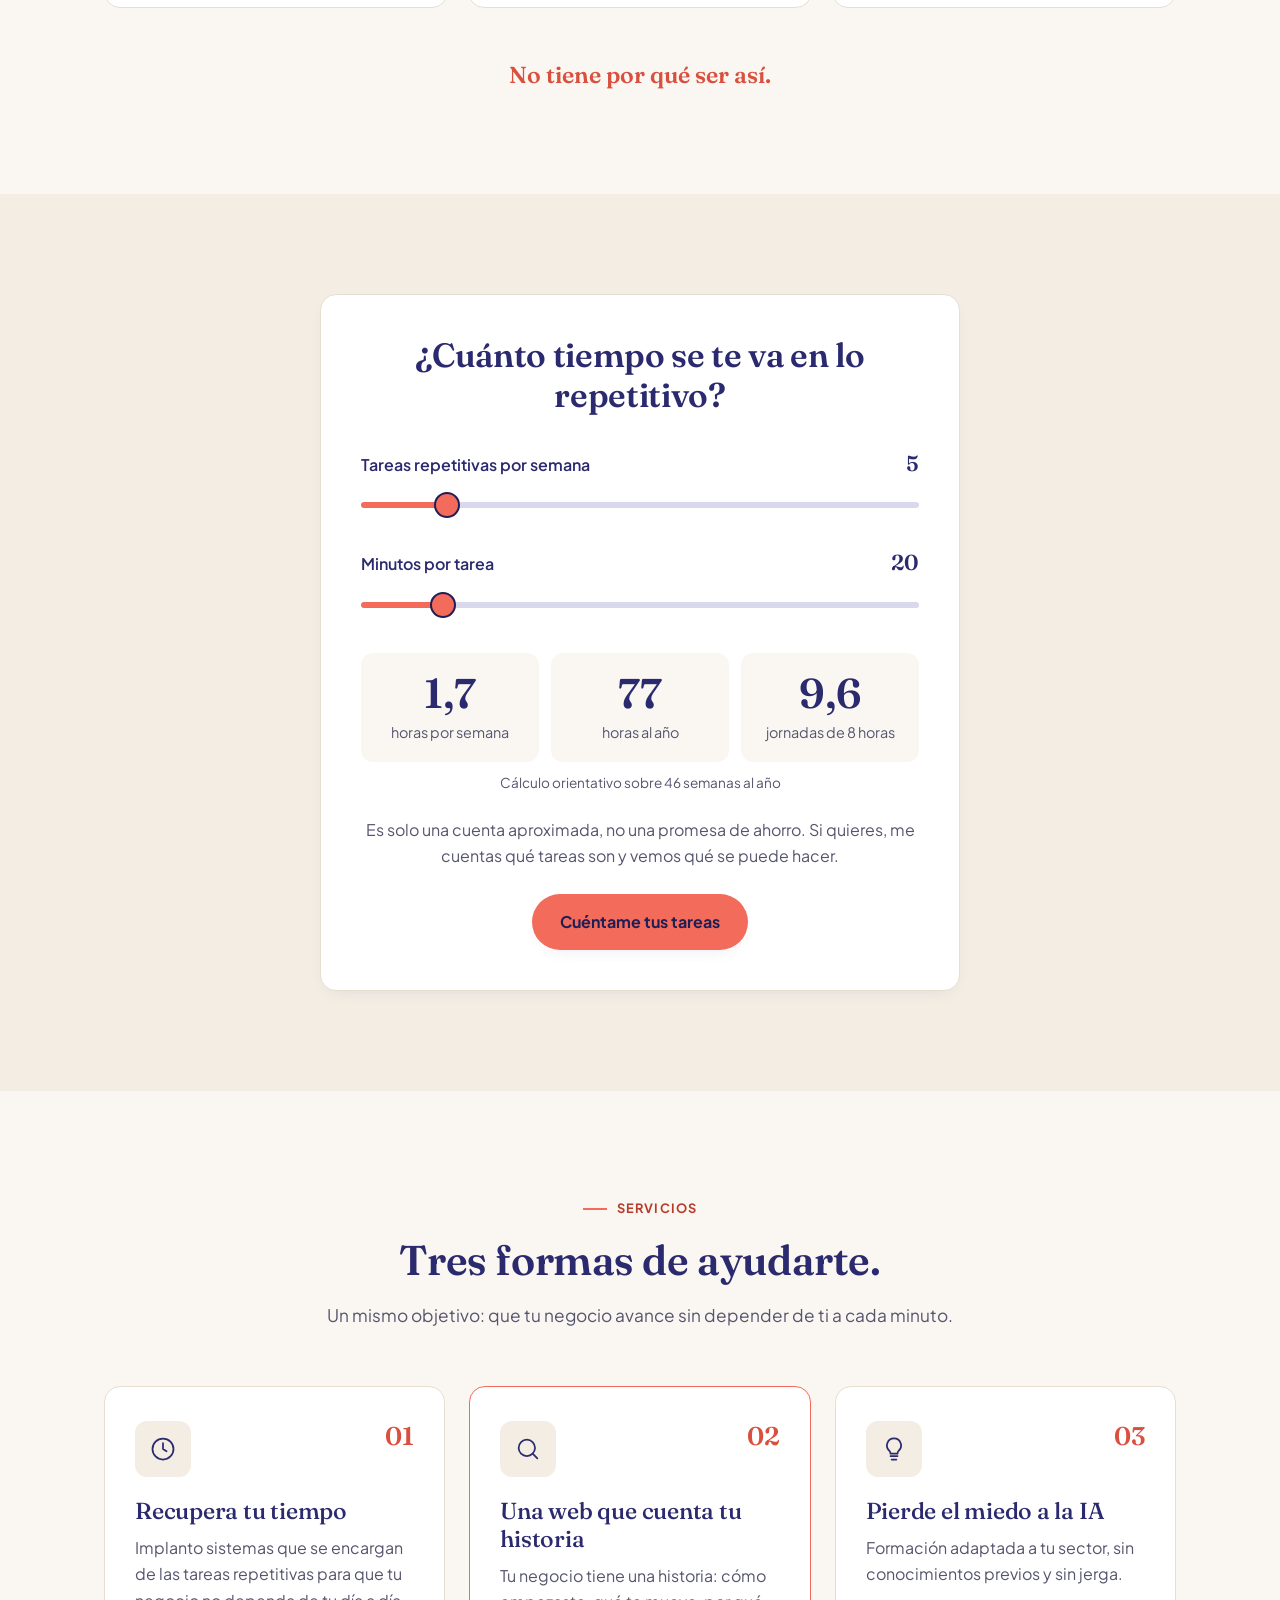
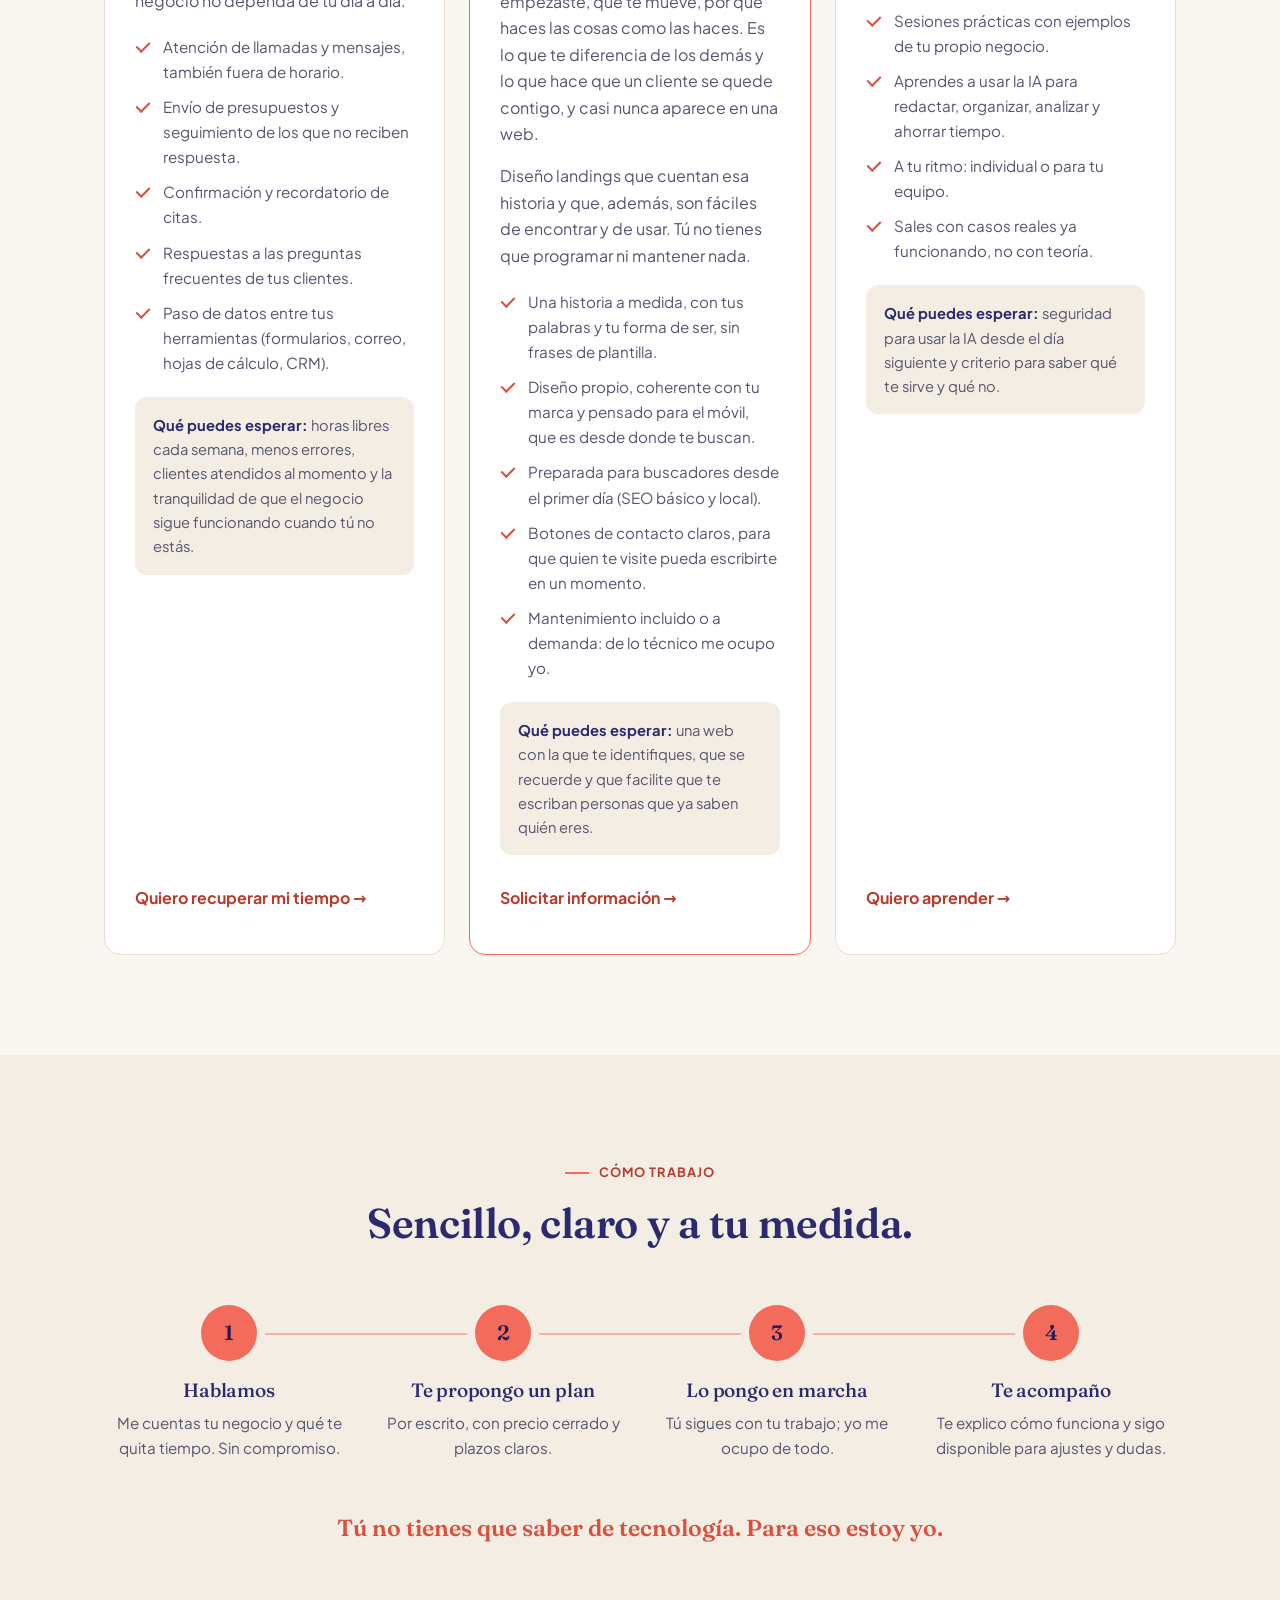
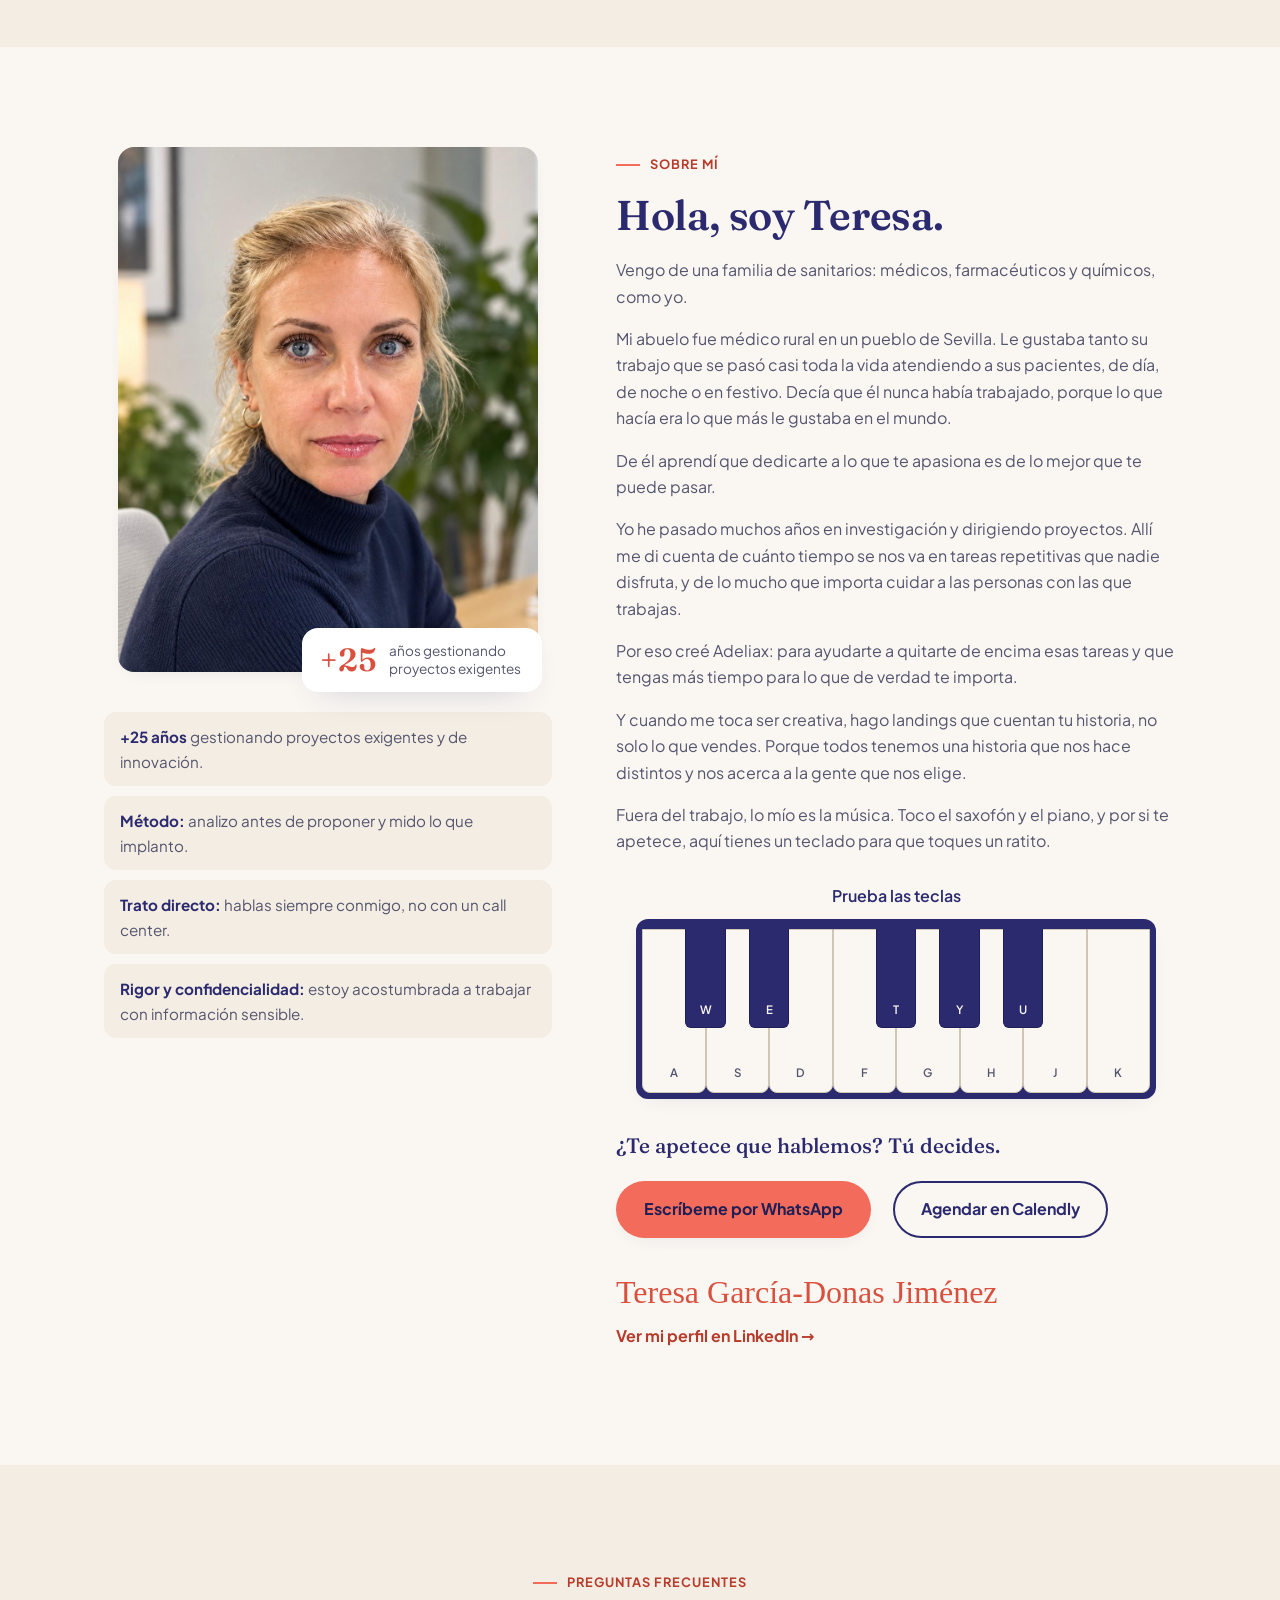
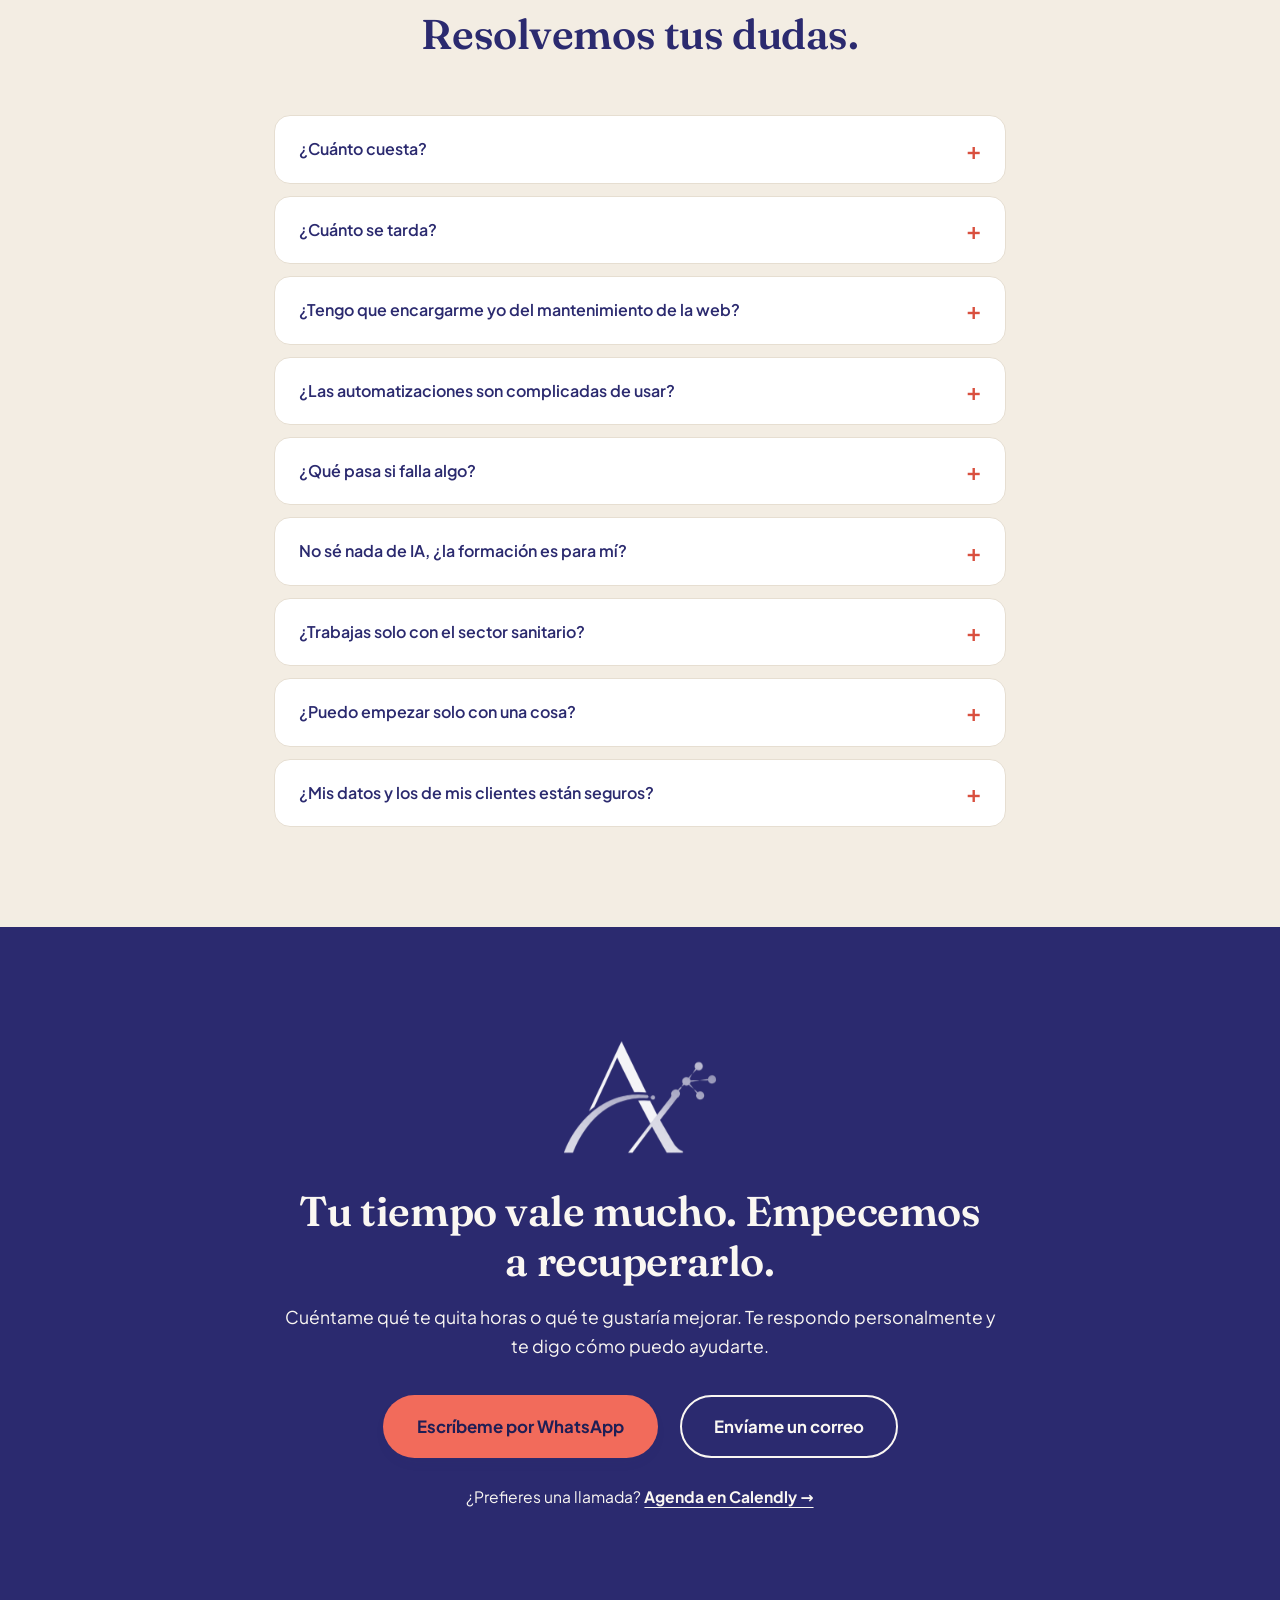
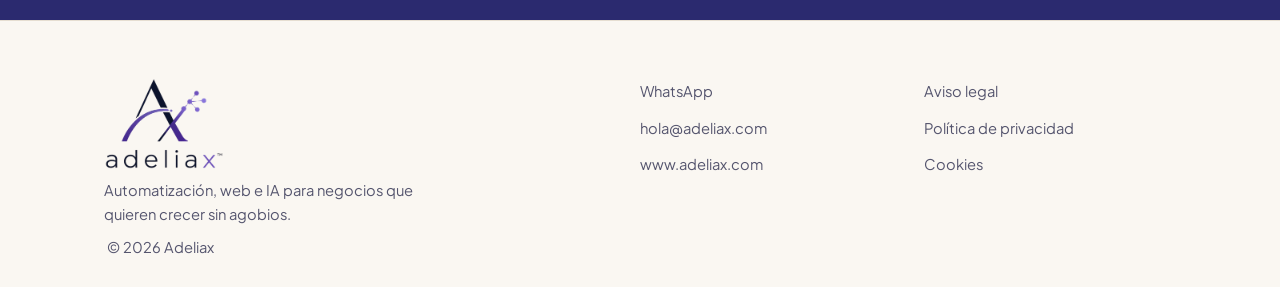
==== commit 06ccbc50: "Nueva estructura de la portada y secciones, textos de Sobre mí y de la web que cuenta tu historia Co" ====
--- a/index.html
+++ b/index.html
@@ -4,7 +4,7 @@
 <meta charset="UTF-8">
 <meta name="viewport" content="width=device-width, initial-scale=1.0">
 <title>Adeliax — Automatización, web e IA para tu negocio</title>
-<meta name="description" content="Automatizo las tareas que te roban el día, creo webs que aparecen en Google y te enseño a usar la IA sin tecnicismos. Adeliax, con Teresa.">
+<meta name="description" content="Automatizo las tareas que te roban el día, creo webs que cuentan tu historia y te enseño a usar la IA sin tecnicismos. Adeliax, con Teresa.">
 <link rel="canonical" href="https://www.adeliax.com/">
 
 <!-- Open Graph (cómo se ve el enlace al compartirlo en WhatsApp, LinkedIn, Facebook…) -->
@@ -13,7 +13,7 @@
 <meta property="og:site_name" content="Adeliax">
 <meta property="og:url" content="https://www.adeliax.com/">
 <meta property="og:title" content="Adeliax — Automatización, web e IA para tu negocio">
-<meta property="og:description" content="Automatizo las tareas que te roban el día, creo webs que aparecen en Google y te enseño a usar la IA sin tecnicismos.">
+<meta property="og:description" content="Automatizo las tareas que te roban el día, creo webs que cuentan tu historia y te enseño a usar la IA sin tecnicismos.">
 <meta property="og:image" content="https://www.adeliax.com/img/teresa-hero.jpg">
 <meta property="og:image:width" content="900">
 <meta property="og:image:height" content="1197">
@@ -22,7 +22,7 @@
 <!-- Twitter / X Card -->
 <meta name="twitter:card" content="summary_large_image">
 <meta name="twitter:title" content="Adeliax — Automatización, web e IA para tu negocio">
-<meta name="twitter:description" content="Automatizo las tareas que te roban el día, creo webs que aparecen en Google y te enseño a usar la IA sin tecnicismos.">
+<meta name="twitter:description" content="Automatizo las tareas que te roban el día, creo webs que cuentan tu historia y te enseño a usar la IA sin tecnicismos.">
 <meta name="twitter:image" content="https://www.adeliax.com/img/teresa-hero.jpg">
 
 <!-- Datos estructurados para Google -->
@@ -61,9 +61,8 @@
   ]
 }
 </script>
-<link rel="preconnect" href="https://fonts.googleapis.com">
-<link rel="preconnect" href="https://fonts.gstatic.com" crossorigin>
-<link href="https://fonts.googleapis.com/css2?family=Montserrat:wght@400&family=Plus+Jakarta+Sans:wght@400;500;600;700;800&display=swap" rel="stylesheet">
+<link rel="preload" href="fonts/fraunces-latin.woff2" as="font" type="font/woff2" crossorigin>
+<link rel="preload" href="fonts/plus-jakarta-sans-latin.woff2" as="font" type="font/woff2" crossorigin>
 <link rel="icon" type="image/png" href="img/favicon.png">
 <link rel="stylesheet" href="style.css">
 <script>document.documentElement.classList.add("js");</script>
@@ -76,7 +75,7 @@
       <span class="logo-mark"><img src="img/logo-icono.png" alt="Adeliax" width="54" height="40"><span class="node n1"></span><span class="node n2"></span><span class="node n3"></span><span class="node n4"></span><span class="node n5"></span><span class="node n6"></span></span>
       <span class="logo__text">adelia<em>x</em></span>
     </a>
-    <nav class="nav__links">
+    <nav class="nav__links" aria-label="Principal">
       <a href="#servicios">Servicios</a>
       <a href="#como-trabajo">Cómo trabajo</a>
       <a href="#sobre">Sobre mí</a>
@@ -88,37 +87,27 @@
 
 <main id="inicio">
 
-  <!-- 1. HERO -->
+  <!-- Hilo que se dibuja con el scroll (decorativo) -->
+  <svg class="thread" aria-hidden="true" focusable="false"><path /></svg>
+
+  <!-- 1. PORTADA -->
   <section class="hero">
     <div class="container hero__grid">
       <div class="hero__text reveal">
         <span class="eyebrow">Automatización · Web · IA</span>
-        <h1>Tu negocio funcionando, <span class="shine">aunque tú no estés</span> pendiente de todo.</h1>
-        <p class="hero__subtitle">Automatizo las tareas que te roban el día, creo webs que aparecen en Google y te enseño a usar la IA sin tecnicismos. Tú te centras en tu negocio; lo demás funciona solo.</p>
+        <h1>Tu negocio funcionando, <span class="hero__accent">aunque tú no estés</span> pendiente de todo.</h1>
+        <p class="hero__subtitle">Automatizo las tareas que te roban el día, creo webs que cuentan tu historia y te enseño a usar la IA sin tecnicismos. Tú te centras en tu negocio; lo demás funciona solo.</p>
         <div class="cta-row">
-          <a class="btn btn--wa" data-wa href="#contacto">Escríbeme por WhatsApp</a>
-          <a class="btn btn--ghost" data-mail href="#contacto">Envíame un correo</a>
+          <a class="btn" data-wa href="#contacto">Escríbeme por WhatsApp</a>
+          <a class="text-link" data-mail href="#contacto">Envíame un correo</a>
         </div>
         <p class="microcopy">Sin compromiso. Te respondo personalmente en menos de 24 h laborables.</p>
       </div>
       <div class="hero__visual reveal">
-        <div class="blob blob--1" aria-hidden="true"></div>
-        <div class="blob blob--2" aria-hidden="true"></div>
-        <img class="hero__photo" src="img/teresa-hero.jpg" alt="Teresa, fundadora de Adeliax" width="900" height="1197">
-        <!-- Notificaciones flotantes: muestran la automatización "funcionando" -->
-        <div class="notif notif--1" aria-hidden="true"><span class="notif__icon">📞</span><div><strong>Llamada atendida</strong><small>Automáticamente · hace 2 min</small></div></div>
-        <div class="notif notif--2" aria-hidden="true"><span class="notif__icon notif__icon--ok">✓</span><div><strong>Presupuesto enviado</strong><small>Sin que tú hagas nada · 21:47</small></div></div>
-        <div class="notif notif--3" aria-hidden="true"><span class="notif__icon">⭐</span><div><strong>Nuevo contacto desde Google</strong><small>Tu web trabajando por ti</small></div></div>
-      </div>
-    </div>
-  </section>
-
-  <!-- Cinta en movimiento -->
-  <div class="marquee" aria-hidden="true">
-    <div class="marquee__track">
-      <span>Atención de llamadas</span><span>Presupuestos automáticos</span><span>Recordatorios de citas</span><span>Webs que aparecen en Google</span><span>Formación en IA sin jerga</span><span>Más tiempo para ti</span><span>Atención de llamadas</span><span>Presupuestos automáticos</span><span>Recordatorios de citas</span><span>Webs que aparecen en Google</span><span>Formación en IA sin jerga</span><span>Más tiempo para ti</span>
-    </div>
-  </div>
+        <img class="hero__photo" src="img/teresa-hero.jpg" alt="Teresa, fundadora de Adeliax" width="900" height="1197" fetchpriority="high">
+      </div>
+    </div>
+  </section>
 
   <!-- 2. DOLORES -->
   <section class="section">
@@ -129,47 +118,53 @@
         <p>Si te reconoces en alguna, no es falta de organización. Es que nadie te ha puesto las herramientas adecuadas.</p>
       </div>
       <div class="pains">
-        <article class="pain reveal"><span class="pain__icon">📞</span><p><strong>Pierdes llamadas</strong> porque estás atendiendo a otro cliente, y ese cliente se va con la competencia.</p></article>
-        <article class="pain reveal"><span class="pain__icon">📄</span><p><strong>Haces presupuestos a mano</strong>, uno a uno, a las diez de la noche.</p></article>
-        <article class="pain reveal"><span class="pain__icon">🔁</span><p><strong>Repites lo mismo cada día</strong>: confirmar citas, responder las mismas preguntas, mandar los mismos correos.</p></article>
-        <article class="pain reveal"><span class="pain__icon">🔍</span><p><strong>Tu web no aparece en Google</strong>, o está anticuada y no refleja lo que vales.</p></article>
-        <article class="pain reveal"><span class="pain__icon">🤖</span><p><strong>Oyes hablar de la IA a todas horas</strong>, pero no sabes por dónde empezar ni si es para ti.</p></article>
-        <article class="pain reveal"><span class="pain__icon">⏳</span><p><strong>Si tú paras, el negocio para.</strong> No hay vacaciones ni bajas que valgan.</p></article>
+        <article class="pain reveal"><span class="pain__icon"><svg class="icon" viewBox="0 0 24 24" aria-hidden="true"><path d="M5 4h3l2 5-2.5 1.5a11 11 0 0 0 6 6L15 14l5 2v3a2 2 0 0 1-2 2A16 16 0 0 1 3 6a2 2 0 0 1 2-2z"/></svg></span><p><strong>Pierdes llamadas</strong> porque estás atendiendo a otro cliente, y ese cliente se va con la competencia.</p></article>
+        <article class="pain reveal"><span class="pain__icon"><svg class="icon" viewBox="0 0 24 24" aria-hidden="true"><path d="M14 3H7a2 2 0 0 0-2 2v14a2 2 0 0 0 2 2h10a2 2 0 0 0 2-2V8z"/><path d="M14 3v5h5M9 13h6M9 17h4"/></svg></span><p><strong>Haces presupuestos a mano</strong>, uno a uno, a las diez de la noche.</p></article>
+        <article class="pain reveal"><span class="pain__icon"><svg class="icon" viewBox="0 0 24 24" aria-hidden="true"><path d="M17 2l4 4-4 4"/><path d="M3 11V9a3 3 0 0 1 3-3h15"/><path d="M7 22l-4-4 4-4"/><path d="M21 13v2a3 3 0 0 1-3 3H3"/></svg></span><p><strong>Repites lo mismo cada día</strong>: confirmar citas, responder las mismas preguntas, mandar los mismos correos.</p></article>
+        <article class="pain reveal"><span class="pain__icon"><svg class="icon" viewBox="0 0 24 24" aria-hidden="true"><circle cx="11" cy="11" r="7"/><path d="M20 20l-4-4"/></svg></span><p><strong>Tu web no aparece en Google</strong>, o está anticuada y no refleja lo que vales.</p></article>
+        <article class="pain reveal"><span class="pain__icon"><svg class="icon" viewBox="0 0 24 24" aria-hidden="true"><path d="M11 3l1.9 5.1L18 10l-5.1 1.9L11 17l-1.9-5.1L4 10l5.1-1.9z"/><path d="M18.5 15l.8 1.7 1.7.8-1.7.8-.8 1.7-.8-1.7-1.7-.8 1.7-.8z"/></svg></span><p><strong>Oyes hablar de la IA a todas horas</strong>, pero no sabes por dónde empezar ni si es para ti.</p></article>
+        <article class="pain reveal"><span class="pain__icon"><svg class="icon" viewBox="0 0 24 24" aria-hidden="true"><path d="M6 3h12M6 21h12"/><path d="M7 3c0 4.5 5 6 5 9s-5 4.5-5 9M17 3c0 4.5-5 6-5 9s5 4.5 5 9"/></svg></span><p><strong>Si tú paras, el negocio para.</strong> No hay vacaciones ni bajas que valgan.</p></article>
       </div>
       <p class="section__closing reveal">No tiene por qué ser así.</p>
     </div>
   </section>
 
-  <!-- 3. EL CAMBIO -->
-  <section class="section section--tint">
+  <!-- 3. CALCULADORA DE TIEMPO PERDIDO (todo se calcula en el navegador: no se envía ni se guarda nada) -->
+  <section id="calculadora" class="section section--tint">
     <div class="container">
-      <div class="section__head reveal">
-        <span class="eyebrow">La solución</span>
-        <h2>Imagina tu semana con Adeliax.</h2>
-        <p>Las llamadas se atienden aunque no puedas coger el teléfono. Los presupuestos salen solos. Tus clientes te encuentran en Google y lo que ven les convence. Y la IA deja de ser un misterio para convertirse en una herramienta más de tu día a día.</p>
-      </div>
-      <div class="compare reveal">
-        <div class="compare__col compare__col--before">
-          <h3>Antes</h3>
-          <ul>
-            <li>Tú haces todo</li>
-            <li>Clientes que se pierden</li>
-            <li>Web invisible</li>
-            <li>IA = incertidumbre</li>
-          </ul>
-        </div>
-        <div class="compare__col compare__col--after">
-          <h3>Con Adeliax</h3>
-          <ul>
-            <li>Los sistemas hacen lo repetitivo</li>
-            <li>Cada contacto recibe respuesta</li>
-            <li>Web que aparece y convence</li>
-            <li>IA = ventaja práctica</li>
-          </ul>
-        </div>
-      </div>
-      <div class="center reveal">
-        <a class="btn btn--wa" data-wa href="#contacto">Cuéntame tu caso por WhatsApp</a>
+      <div class="calc reveal" data-calc>
+        <h2>¿Cuánto tiempo se te va en lo repetitivo?</h2>
+
+        <div class="calc__field">
+          <div class="calc__label">
+            <label for="calc-tasks">Tareas repetitivas por semana</label>
+            <output id="calc-tasks-out" for="calc-tasks" aria-hidden="true">5</output>
+          </div>
+          <input class="range" type="range" id="calc-tasks" min="1" max="30" step="1" value="5">
+        </div>
+
+        <div class="calc__field">
+          <div class="calc__label">
+            <label for="calc-minutes">Minutos por tarea</label>
+            <output id="calc-minutes-out" for="calc-minutes" aria-hidden="true">20</output>
+          </div>
+          <input class="range" type="range" id="calc-minutes" min="5" max="120" step="5" value="20">
+        </div>
+
+        <div aria-live="polite" aria-atomic="true">
+          <div class="calc__result" aria-hidden="true">
+            <p class="calc__stat"><span class="calc__num" data-out="week">1,7</span><span class="calc__unit">horas por semana</span></p>
+            <p class="calc__stat"><span class="calc__num" data-out="year">77</span><span class="calc__unit">horas al año</span></p>
+            <p class="calc__stat"><span class="calc__num" data-out="days">9,6</span><span class="calc__unit">jornadas de 8 horas</span></p>
+          </div>
+          <p class="sr-only" data-out="summary">Unas 1,7 horas por semana, 77 horas al año, el equivalente a 9,6 jornadas de 8 horas.</p>
+        </div>
+        <p class="calc__note">Cálculo orientativo sobre 46 semanas al año</p>
+
+        <p class="calc__closing">Es solo una cuenta aproximada, no una promesa de ahorro. Si quieres, me cuentas qué tareas son y vemos qué se puede hacer.</p>
+        <div class="center">
+          <a class="btn" data-wa data-calc-cta href="#contacto">Cuéntame tus tareas</a>
+        </div>
       </div>
     </div>
   </section>
@@ -207,17 +202,18 @@
             <svg viewBox="0 0 24 24" aria-hidden="true"><circle cx="11" cy="11" r="7"/><path d="M20 20l-4-4"/></svg>
           </div>
           <span class="service__num">02</span>
-          <h3>Haz que te encuentren</h3>
-          <p class="service__lead">Creo tu web para que aparezcas en Google y te diferencies. Tú no programas ni mantienes nada.</p>
+          <h3>Una web que cuenta tu historia</h3>
+          <p class="service__lead">Tu negocio tiene una historia: cómo empezaste, qué te mueve, por qué haces las cosas como las haces. Es lo que te diferencia de los demás y lo que hace que un cliente se quede contigo, y casi nunca aparece en una web.</p>
+          <p class="service__lead">Diseño landings que cuentan esa historia y que, además, son fáciles de encontrar y de usar. Tú no tienes que programar ni mantener nada.</p>
           <ul class="checks">
-            <li>Diseño a medida, bonito y coherente con tu marca.</li>
-            <li>Preparada para Google desde el primer día (SEO básico y local).</li>
-            <li>Pensada para el móvil, que es desde donde te buscan.</li>
-            <li>Con botones de contacto claros para que el visitante te escriba.</li>
+            <li>Una historia a medida, con tus palabras y tu forma de ser, sin frases de plantilla.</li>
+            <li>Diseño propio, coherente con tu marca y pensado para el móvil, que es desde donde te buscan.</li>
+            <li>Preparada para buscadores desde el primer día (SEO básico y local).</li>
+            <li>Botones de contacto claros, para que quien te visite pueda escribirte en un momento.</li>
             <li>Mantenimiento incluido o a demanda: de lo técnico me ocupo yo.</li>
           </ul>
-          <p class="service__result"><strong>Qué puedes esperar:</strong> una web de la que presumir, más visibilidad y más contactos de calidad.</p>
-          <a class="link-arrow" data-wa data-wa-text="Hola Teresa, me interesa una web para mi negocio." href="#contacto">Quiero que me encuentren →</a>
+          <p class="service__result"><strong>Qué puedes esperar:</strong> una web con la que te identifiques, que se recuerde y que facilite que te escriban personas que ya saben quién eres.</p>
+          <a class="link-arrow" data-wa data-wa-text="Hola Teresa, me interesa una web para mi negocio." href="#contacto">Solicitar información →</a>
         </article>
 
         <article class="service reveal">
@@ -258,54 +254,63 @@
     </div>
   </section>
 
-  <!-- 6. SOBRE TERESA -->
+  <!-- 6. SOBRE MÍ -->
   <section id="sobre" class="section">
     <div class="container about">
       <div class="about__visual reveal">
         <img class="about__photo" src="img/teresa-sentada.jpg" alt="Retrato de Teresa" width="1005" height="1351" loading="lazy">
-        <div class="badge"><strong data-count="25">+25</strong><span>años gestionando proyectos exigentes</span></div>
+        <div class="badge"><strong>+25</strong><span>años gestionando proyectos exigentes</span></div>
       </div>
       <div class="about__text reveal">
         <span class="eyebrow">Sobre mí</span>
         <h2>Hola, soy Teresa.</h2>
-        <p>Llevo más de 25 años gestionando proyectos donde el rigor, los plazos y la precisión no son negociables: investigación clínica y proyectos de I+D+i. Ahí aprendí a ordenar procesos complejos, a detectar dónde se pierde el tiempo y a convertir la innovación en algo útil y aplicable.</p>
-        <p>Hoy pongo esa experiencia al servicio de negocios como el tuyo. Me da igual si tienes una clínica, una tienda, un despacho o un taller: los problemas se parecen mucho (demasiadas tareas manuales, poco tiempo y la sensación de que la tecnología va más rápido que tú).</p>
-        <p>Trabajo desde Madrid con negocios de toda España, en persona o en remoto.</p>
-        <p>Mi forma de trabajar es cercana y transparente. Te hablo claro, sin tecnicismos, y no te propongo nada que no vayas a usar.</p>
-        <ul class="trust">
-          <li><strong>+25 años</strong> gestionando proyectos exigentes y de innovación.</li>
-          <li><strong>Método:</strong> analizo antes de proponer y mido lo que implanto.</li>
-          <li><strong>Trato directo:</strong> hablas siempre conmigo, no con un call center.</li>
-          <li><strong>Rigor y confidencialidad:</strong> estoy acostumbrada a trabajar con información sensible.</li>
-        </ul>
+        <p>Vengo de una familia de sanitarios: médicos, farmacéuticos y químicos, como yo.</p>
+        <p>Mi abuelo fue médico rural en un pueblo de Sevilla. Le gustaba tanto su trabajo que se pasó casi toda la vida atendiendo a sus pacientes, de día, de noche o en festivo. Decía que él nunca había trabajado, porque lo que hacía era lo que más le gustaba en el mundo.</p>
+        <p>De él aprendí que dedicarte a lo que te apasiona es de lo mejor que te puede pasar.</p>
+        <p>Yo he pasado muchos años en investigación y dirigiendo proyectos. Allí me di cuenta de cuánto tiempo se nos va en tareas repetitivas que nadie disfruta, y de lo mucho que importa cuidar a las personas con las que trabajas.</p>
+        <p>Por eso creé Adeliax: para ayudarte a quitarte de encima esas tareas y que tengas más tiempo para lo que de verdad te importa.</p>
+        <p>Y cuando me toca ser creativa, hago landings que cuentan tu historia, no solo lo que vendes. Porque todos tenemos una historia que nos hace distintos y nos acerca a la gente que nos elige.</p>
+        <p>Fuera del trabajo, lo mío es la música. Toco el saxofón y el piano, y por si te apetece, aquí tienes un teclado para que toques un ratito.</p>
+
+        <div class="piano-wrap">
+          <p class="piano-wrap__label" id="piano-label">Prueba las teclas</p>
+          <p class="sr-only" id="piano-help">Pulsa Intro o Espacio para tocar la nota enfocada y usa las flechas para cambiar de tecla. Con el teclado del ordenador: A, S, D, F, G, H, J y K para las teclas blancas; W, E, T, Y y U para las negras.</p>
+          <div class="piano" role="group" aria-label="Teclado de piano" aria-describedby="piano-help" data-piano>
+            <button type="button" class="key key--white" data-freq="261.63" data-key="a" aria-label="Do"><span class="key__hint" aria-hidden="true">A</span></button>
+            <button type="button" class="key key--black" data-freq="277.18" data-key="w" aria-label="Do sostenido" style="--pos:1"><span class="key__hint" aria-hidden="true">W</span></button>
+            <button type="button" class="key key--white" data-freq="293.66" data-key="s" aria-label="Re"><span class="key__hint" aria-hidden="true">S</span></button>
+            <button type="button" class="key key--black" data-freq="311.13" data-key="e" aria-label="Re sostenido" style="--pos:2"><span class="key__hint" aria-hidden="true">E</span></button>
+            <button type="button" class="key key--white" data-freq="329.63" data-key="d" aria-label="Mi"><span class="key__hint" aria-hidden="true">D</span></button>
+            <button type="button" class="key key--white" data-freq="349.23" data-key="f" aria-label="Fa"><span class="key__hint" aria-hidden="true">F</span></button>
+            <button type="button" class="key key--black" data-freq="369.99" data-key="t" aria-label="Fa sostenido" style="--pos:4"><span class="key__hint" aria-hidden="true">T</span></button>
+            <button type="button" class="key key--white" data-freq="392.00" data-key="g" aria-label="Sol"><span class="key__hint" aria-hidden="true">G</span></button>
+            <button type="button" class="key key--black" data-freq="415.30" data-key="y" aria-label="Sol sostenido" style="--pos:5"><span class="key__hint" aria-hidden="true">Y</span></button>
+            <button type="button" class="key key--white" data-freq="440.00" data-key="h" aria-label="La"><span class="key__hint" aria-hidden="true">H</span></button>
+            <button type="button" class="key key--black" data-freq="466.16" data-key="u" aria-label="La sostenido" style="--pos:6"><span class="key__hint" aria-hidden="true">U</span></button>
+            <button type="button" class="key key--white" data-freq="493.88" data-key="j" aria-label="Si"><span class="key__hint" aria-hidden="true">J</span></button>
+            <button type="button" class="key key--white" data-freq="523.25" data-key="k" aria-label="Do agudo"><span class="key__hint" aria-hidden="true">K</span></button>
+          </div>
+        </div>
+
+        <p class="about__invite">¿Te apetece que hablemos? Tú decides.</p>
+        <div class="cta-row">
+          <a class="btn" data-wa href="#contacto">Escríbeme por WhatsApp</a>
+          <a class="btn btn--ghost" data-calendly href="#contacto" target="_blank" rel="noopener">Agendar en Calendly</a>
+        </div>
         <p class="signature">Teresa García-Donas Jiménez</p>
         <p class="about__linkedin"><a href="https://www.linkedin.com/in/teresa-garcía-donas-jiménez" target="_blank" rel="noopener">Ver mi perfil en LinkedIn →</a></p>
-        <div class="cta-row">
-          <a class="btn btn--wa" data-wa href="#contacto">Escríbeme por WhatsApp</a>
-          <a class="btn btn--ghost" data-mail href="#contacto">Envíame un correo</a>
-        </div>
-      </div>
-    </div>
-  </section>
-
-  <!-- 7. CALENDLY (opcional) -->
-  <section class="section section--tint">
-    <div class="container">
-      <div class="calendly reveal">
-        <div>
-          <h2>¿Prefieres que lo hablemos con calma?</h2>
-          <p>Reserva una llamada gratuita de 20–30 minutos. Me cuentas tu situación y te digo, con total sinceridad, si puedo ayudarte y cómo.</p>
-        </div>
-        <div class="calendly__cta">
-          <a class="btn" data-calendly href="#contacto" target="_blank" rel="noopener">📅 Agendar en Calendly</a>
-          <p class="microcopy">Elige el día y la hora que mejor te vengan. Sin compromiso.</p>
-        </div>
-      </div>
-    </div>
-  </section>
-
-  <!-- 8. FAQ -->
-  <section id="faq" class="section">
+      </div>
+      <ul class="trust reveal">
+        <li><strong>+25 años</strong> gestionando proyectos exigentes y de innovación.</li>
+        <li><strong>Método:</strong> analizo antes de proponer y mido lo que implanto.</li>
+        <li><strong>Trato directo:</strong> hablas siempre conmigo, no con un call center.</li>
+        <li><strong>Rigor y confidencialidad:</strong> estoy acostumbrada a trabajar con información sensible.</li>
+      </ul>
+    </div>
+  </section>
+
+  <!-- 7. PREGUNTAS FRECUENTES -->
+  <section id="faq" class="section section--tint">
     <div class="container container--narrow">
       <div class="section__head reveal">
         <span class="eyebrow">Preguntas frecuentes</span>
@@ -325,22 +330,22 @@
     </div>
   </section>
 
-  <!-- 9. CTA FINAL -->
+  <!-- 8. FRANJA FINAL DE CONTACTO -->
   <section id="contacto" class="final">
     <div class="container final__inner reveal">
       <span class="logo-mark logo-mark--big"><img src="img/logo-icono-blanco.png" alt="Adeliax" width="160" height="120" loading="lazy"><span class="node n1"></span><span class="node n2"></span><span class="node n3"></span><span class="node n4"></span><span class="node n5"></span><span class="node n6"></span></span>
       <h2>Tu tiempo vale mucho. Empecemos a recuperarlo.</h2>
       <p>Cuéntame qué te quita horas o qué te gustaría mejorar. Te respondo personalmente y te digo cómo puedo ayudarte.</p>
       <div class="cta-row cta-row--center">
-        <a class="btn btn--wa btn--large" data-wa href="#contacto">Escríbeme por WhatsApp</a>
-        <a class="btn btn--light btn--large" data-mail href="#contacto">Envíame un correo</a>
+        <a class="btn btn--large" data-wa href="#contacto">Escríbeme por WhatsApp</a>
+        <a class="btn btn--outline-light btn--large" data-mail href="#contacto">Envíame un correo</a>
       </div>
       <p class="final__alt">¿Prefieres una llamada? <a data-calendly href="#contacto" target="_blank" rel="noopener">Agenda en Calendly →</a></p>
     </div>
   </section>
 </main>
 
-<!-- 10. FOOTER -->
+<!-- PIE -->
 <footer class="footer">
   <div class="container footer__inner">
     <div>
@@ -361,17 +366,11 @@
   <p class="footer__copy">&copy; 2026 Adeliax</p>
 </footer>
 
-<!-- BOTONES FLOTANTES -->
-<div class="floating">
-  <a class="fab fab--mail" data-mail href="#contacto" aria-label="Enviar un correo a Adeliax">
-    <svg viewBox="0 0 24 24" aria-hidden="true"><rect x="3" y="5" width="18" height="14" rx="2"/><path d="M3 7l9 6 9-6"/></svg>
-    <span class="fab__tip">¿Prefieres correo? Escríbeme aquí</span>
-  </a>
-  <a class="fab fab--wa" data-wa href="#contacto" aria-label="Escribir a Teresa por WhatsApp">
-    <svg viewBox="0 0 32 32" aria-hidden="true"><path fill="currentColor" d="M16 3C8.8 3 3 8.7 3 15.8c0 2.5.7 4.9 2 7L3 29l6.4-2c2 1.1 4.3 1.7 6.6 1.7 7.2 0 13-5.7 13-12.8S23.2 3 16 3zm0 23.4c-2.1 0-4.1-.6-5.9-1.6l-.4-.3-3.8 1.2 1.2-3.7-.3-.4a10.4 10.4 0 0 1-1.7-5.8C5.1 10 10 5.3 16 5.3S26.9 10 26.9 15.8 22 26.4 16 26.4zm6-7.8c-.3-.2-1.9-1-2.2-1-.3-.1-.5-.2-.7.2l-1 1.2c-.2.2-.4.2-.7.1-.3-.2-1.4-.5-2.6-1.6-1-.9-1.6-1.9-1.8-2.2-.2-.3 0-.5.1-.7l.5-.6.3-.5c.1-.2 0-.4 0-.6l-1-2.4c-.3-.6-.5-.5-.7-.5h-.6c-.2 0-.6.1-.9.4-.3.3-1.1 1.1-1.1 2.7s1.2 3.1 1.3 3.3c.2.2 2.3 3.5 5.5 4.9 2.7 1.1 3.3.9 3.9.8.6-.1 1.9-.8 2.2-1.5.3-.7.3-1.4.2-1.5-.1-.2-.3-.3-.6-.5z"/></svg>
-    <span class="fab__tip">¿Hablamos? Te respondo por WhatsApp</span>
-  </a>
-</div>
+<!-- BOTÓN FLOTANTE DE WHATSAPP -->
+<a class="fab" data-wa href="#contacto" aria-label="Escribir a Teresa por WhatsApp">
+  <svg viewBox="0 0 32 32" aria-hidden="true"><path fill="currentColor" d="M16 3C8.8 3 3 8.7 3 15.8c0 2.5.7 4.9 2 7L3 29l6.4-2c2 1.1 4.3 1.7 6.6 1.7 7.2 0 13-5.7 13-12.8S23.2 3 16 3zm0 23.4c-2.1 0-4.1-.6-5.9-1.6l-.4-.3-3.8 1.2 1.2-3.7-.3-.4a10.4 10.4 0 0 1-1.7-5.8C5.1 10 10 5.3 16 5.3S26.9 10 26.9 15.8 22 26.4 16 26.4zm6-7.8c-.3-.2-1.9-1-2.2-1-.3-.1-.5-.2-.7.2l-1 1.2c-.2.2-.4.2-.7.1-.3-.2-1.4-.5-2.6-1.6-1-.9-1.6-1.9-1.8-2.2-.2-.3 0-.5.1-.7l.5-.6.3-.5c.1-.2 0-.4 0-.6l-1-2.4c-.3-.6-.5-.5-.7-.5h-.6c-.2 0-.6.1-.9.4-.3.3-1.1 1.1-1.1 2.7s1.2 3.1 1.3 3.3c.2.2 2.3 3.5 5.5 4.9 2.7 1.1 3.3.9 3.9.8.6-.1 1.9-.8 2.2-1.5.3-.7.3-1.4.2-1.5-.1-.2-.3-.3-.6-.5z"/></svg>
+  <span class="fab__tip">¿Hablamos? Te respondo por WhatsApp</span>
+</a>
 
 <script>
   // ── CONFIGURACIÓN: cambia estos tres datos y se actualizan todos los botones ──
@@ -394,37 +393,7 @@
   document.querySelectorAll("[data-calendly]").forEach(a => {
     a.href = CALENDLY_URL;
   });
-
-  // Contador animado (+25)
-  const counters = document.querySelectorAll("[data-count]");
-  const runCounter = el => {
-    const end = +el.dataset.count, t0 = performance.now(), dur = 1400;
-    const tick = t => {
-      const k = Math.min((t - t0) / dur, 1), eased = 1 - Math.pow(1 - k, 3);
-      el.textContent = "+" + Math.round(end * eased);
-      if (k < 1) requestAnimationFrame(tick);
-    };
-    requestAnimationFrame(tick);
-  };
-  if ("IntersectionObserver" in window && !matchMedia("(prefers-reduced-motion: reduce)").matches) {
-    const co = new IntersectionObserver(entries => {
-      entries.forEach(e => { if (e.isIntersecting) { runCounter(e.target); co.unobserve(e.target); } });
-    }, { threshold: 0.6 });
-    counters.forEach(el => co.observe(el));
-  }
-
-  // Aparición suave de las secciones al hacer scroll
-  const items = document.querySelectorAll(".reveal");
-  if ("IntersectionObserver" in window && !matchMedia("(prefers-reduced-motion: reduce)").matches) {
-    const io = new IntersectionObserver(entries => {
-      entries.forEach(e => {
-        if (e.isIntersecting) { e.target.classList.add("is-visible"); io.unobserve(e.target); }
-      });
-    }, { threshold: 0.12 });
-    items.forEach(el => io.observe(el));
-  } else {
-    items.forEach(el => el.classList.add("is-visible"));
-  }
 </script>
+<script src="main.js" defer></script>
 </body>
 </html>
--- a/style.css
+++ b/style.css
@@ -1,19 +1,45 @@
+/* ── Fuentes (alojadas en local) ── */
+@font-face {
+  font-family: "Fraunces";
+  font-style: normal;
+  font-weight: 500 600;
+  font-display: swap;
+  src: url("fonts/fraunces-latin.woff2") format("woff2");
+}
+@font-face {
+  font-family: "Plus Jakarta Sans";
+  font-style: normal;
+  font-weight: 400 700;
+  font-display: swap;
+  src: url("fonts/plus-jakarta-sans-latin.woff2") format("woff2");
+}
+@font-face {
+  font-family: "Montserrat";
+  font-style: normal;
+  font-weight: 400;
+  font-display: swap;
+  src: url("fonts/montserrat-latin.woff2") format("woff2");
+}
+
 :root {
-  --bg: #fbfaff;
-  --bg-tint: #f3f0ff;
-  --surface: #ffffff;
-  --text: #1c1830;
-  --text-muted: #5f5a78;
-  --accent: #6c4cf5;
-  --accent-hover: #5a3be0;
-  --accent-soft: #e9e3ff;
-  --accent-2: #ff8fb1;
-  --wa: #25d366;
-  --wa-hover: #1ebe5b;
-  --border: #e7e3f5;
-  --radius: 20px;
-  --shadow: 0 10px 30px -12px rgba(60, 40, 140, 0.18);
-  --shadow-lg: 0 24px 50px -20px rgba(60, 40, 140, 0.3);
+  --bg: #FAF7F2;
+  --bg-tint: #F3EDE3;
+  --surface: #FFFFFF;
+  --indigo: #2B2A6F;
+  --indigo-deep: #1F1E55;
+  --indigo-soft: #D9D8EC;
+  --text: #55556E;
+  --coral: #F26B5B;          /* botones, líneas y detalles */
+  --coral-hover: #F48A7D;
+  --coral-strong: #D9503F;   /* texto grande en coral (3,5:1 o más) */
+  --coral-text: #B83C2C;     /* texto pequeño y enlaces en coral (4,8:1 o más) */
+  --coral-soft: #FBE3DE;
+  --border: #E6DED1;
+  --radius: 16px;
+  --shadow: 0 6px 20px -12px rgba(43, 42, 111, 0.18);
+  --shadow-lg: 0 14px 34px -18px rgba(43, 42, 111, 0.24);
+  --font-serif: "Fraunces", Georgia, "Times New Roman", serif;
+  --font-sans: "Plus Jakarta Sans", system-ui, -apple-system, "Segoe UI", Roboto, Arial, sans-serif;
 }
 
 * { box-sizing: border-box; margin: 0; padding: 0; }
@@ -21,7 +47,7 @@
 html { scroll-behavior: smooth; scroll-padding-top: 80px; }
 
 body {
-  font-family: "Plus Jakarta Sans", -apple-system, BlinkMacSystemFont, "Segoe UI", Roboto, sans-serif;
+  font-family: var(--font-sans);
   background: var(--bg);
   color: var(--text);
   line-height: 1.65;
@@ -38,14 +64,41 @@
 
 .container--narrow { max-width: 780px; }
 
-h1, h2, h3 { letter-spacing: -0.02em; line-height: 1.2; }
+h1, h2, h3 {
+  font-family: var(--font-serif);
+  font-weight: 600;
+  color: var(--indigo);
+  letter-spacing: -0.01em;
+  line-height: 1.2;
+}
+h3 { font-weight: 500; }
+
+strong { color: var(--indigo); }
+
+:focus-visible {
+  outline: 3px solid var(--indigo);
+  outline-offset: 3px;
+  border-radius: 4px;
+}
+
+.sr-only {
+  position: absolute;
+  width: 1px;
+  height: 1px;
+  padding: 0;
+  margin: -1px;
+  overflow: hidden;
+  clip: rect(0, 0, 0, 0);
+  white-space: nowrap;
+  border: 0;
+}
 
 /* ── Navegación ── */
 .nav {
   position: sticky;
   top: 0;
-  background: rgba(251, 250, 255, 0.85);
-  backdrop-filter: blur(10px);
+  background: rgba(250, 247, 242, 0.94);
+  backdrop-filter: blur(8px);
   border-bottom: 1px solid var(--border);
   z-index: 20;
 }
@@ -75,72 +128,113 @@
 .logo__text em { font-style: normal; color: #7b5ce0; }
 
 .nav__links a {
-  color: var(--text-muted);
+  color: var(--text);
   text-decoration: none;
   margin: 0 14px;
   font-size: 0.95rem;
   font-weight: 500;
   transition: color 0.2s ease;
 }
-
-.nav__links a:hover { color: var(--accent); }
+.nav__links a:hover { color: var(--indigo); text-decoration: underline; text-underline-offset: 4px; }
 
 /* ── Botones ── */
 .btn {
   display: inline-flex;
   align-items: center;
+  justify-content: center;
   gap: 8px;
-  background: var(--accent);
-  color: #fff;
+  min-height: 48px;
+  background: var(--coral);
+  color: var(--indigo-deep);
   text-decoration: none;
-  padding: 14px 26px;
+  padding: 13px 26px;
   border-radius: 999px;
-  font-weight: 600;
+  font-family: inherit;
+  font-weight: 700;
   font-size: 1rem;
   border: 2px solid transparent;
+  cursor: pointer;
   transition: background 0.2s ease, transform 0.2s ease, box-shadow 0.2s ease;
   box-shadow: var(--shadow);
 }
-
-.btn:hover { background: var(--accent-hover); transform: translateY(-2px); }
-
-.btn--small { padding: 9px 20px; font-size: 0.9rem; }
-.btn--large { padding: 17px 32px; font-size: 1.05rem; }
-
-.btn--wa { background: var(--wa); }
-.btn--wa:hover { background: var(--wa-hover); }
+.btn:hover { background: var(--coral-hover); transform: translateY(-2px); }
+
+.btn--small { padding: 8px 20px; min-height: 44px; font-size: 0.92rem; }
+.btn--large { padding: 16px 32px; font-size: 1.05rem; }
 
 .btn--ghost {
   background: transparent;
-  color: var(--accent);
-  border-color: var(--accent);
+  color: var(--indigo);
+  border-color: var(--indigo);
   box-shadow: none;
 }
-.btn--ghost:hover { background: var(--accent-soft); }
-
-.btn--light { background: #fff; color: var(--accent); }
-.btn--light:hover { background: var(--accent-soft); }
-
-.cta-row { display: flex; flex-wrap: wrap; gap: 14px; }
+.btn--ghost:hover { background: var(--indigo); color: var(--bg); }
+
+.btn--outline-light {
+  background: transparent;
+  color: var(--bg);
+  border-color: var(--bg);
+  box-shadow: none;
+}
+.btn--outline-light:hover { background: var(--bg); color: var(--indigo); }
+
+.cta-row { display: flex; flex-wrap: wrap; align-items: center; gap: 14px 22px; }
 .cta-row--center { justify-content: center; }
 
-.microcopy { font-size: 0.88rem; color: var(--text-muted); margin-top: 14px; }
+.text-link {
+  color: var(--indigo);
+  font-weight: 600;
+  text-decoration: underline;
+  text-decoration-color: var(--coral);
+  text-decoration-thickness: 2px;
+  text-underline-offset: 5px;
+  padding: 10px 0;
+}
+.text-link:hover { color: var(--coral-text); }
+
+.microcopy { font-size: 0.88rem; color: var(--text); margin-top: 14px; }
 
 .eyebrow {
-  display: inline-block;
+  display: inline-flex;
+  align-items: center;
+  gap: 10px;
   font-size: 0.8rem;
   font-weight: 700;
   letter-spacing: 0.08em;
   text-transform: uppercase;
-  color: var(--accent);
-  background: var(--accent-soft);
-  padding: 6px 14px;
-  border-radius: 999px;
-  margin-bottom: 18px;
-}
-
-/* ── Hero ── */
-.hero { padding: 90px 0 100px; overflow: hidden; }
+  color: var(--coral-text);
+  margin-bottom: 16px;
+}
+.eyebrow::before {
+  content: "";
+  width: 24px;
+  height: 2px;
+  background: var(--coral);
+}
+
+/* ── Hilo que se dibuja con el scroll ── */
+main { position: relative; overflow-x: clip; }
+main > section > .container { position: relative; z-index: 1; }
+
+.thread {
+  position: absolute;
+  top: 0;
+  left: 0;
+  z-index: 0;
+  pointer-events: none;
+  overflow: visible;
+}
+.thread path {
+  fill: none;
+  stroke: var(--coral);
+  stroke-width: 2;
+  stroke-opacity: 0.6;
+  stroke-linecap: round;
+  stroke-linejoin: round;
+}
+
+/* ── Portada ── */
+.hero { padding: 90px 0 100px; }
 
 .hero__grid {
   display: grid;
@@ -150,43 +244,33 @@
 }
 
 .hero h1 {
-  font-size: clamp(2.1rem, 4.8vw, 3.4rem);
-  font-weight: 800;
-  margin-bottom: 22px;
-}
+  font-size: clamp(2.3rem, 5vw, 3.6rem);
+  font-weight: 600;
+  line-height: 1.1;
+  letter-spacing: -0.01em;
+  word-spacing: 0.04em;
+  margin-bottom: 24px;
+}
+.hero__accent { display: block; color: var(--coral-strong); }
 
 .hero__subtitle {
-  color: var(--text-muted);
+  color: var(--text);
   font-size: 1.15rem;
   max-width: 560px;
-  margin-bottom: 34px;
-}
-
-.hero__visual { position: relative; min-height: 440px; }
-
-.blob {
-  position: absolute;
-  border-radius: 50%;
-  filter: blur(40px);
-  opacity: 0.55;
-}
-.blob--1 { width: 320px; height: 320px; background: var(--accent); top: 10px; right: 20px; }
-.blob--2 { width: 240px; height: 240px; background: var(--accent-2); bottom: 0; left: 10px; }
+  margin-bottom: 32px;
+}
 
 .hero__photo,
 .about__photo {
-  position: relative;
-  z-index: 1;
   width: 100%;
   max-width: 400px;
   height: auto;
   aspect-ratio: 4 / 5;
   margin: 0 auto;
-  border-radius: 32px;
+  border-radius: var(--radius);
   object-fit: cover;
-  box-shadow: var(--shadow-lg);
-}
-
+  box-shadow: var(--shadow);
+}
 
 /* ── Secciones ── */
 .section { padding: 100px 0; }
@@ -198,23 +282,34 @@
   margin: 0 auto 56px;
 }
 
-.section__head h2, .about h2, .calendly h2, .final h2 {
-  font-size: clamp(1.8rem, 3.6vw, 2.5rem);
-  font-weight: 800;
+.section__head h2, .about h2, .final h2 {
+  font-size: clamp(1.85rem, 3.6vw, 2.6rem);
   margin-bottom: 16px;
 }
 
-.section__head p { color: var(--text-muted); font-size: 1.08rem; }
+.section__head p { font-size: 1.08rem; }
 
 .section__closing {
   text-align: center;
   margin-top: 48px;
-  font-size: 1.3rem;
-  font-weight: 700;
-  color: var(--accent);
+  font-family: var(--font-serif);
+  font-size: 1.45rem;
+  font-weight: 600;
+  color: var(--coral-strong);
 }
 
 .center { text-align: center; margin-top: 48px; }
+
+/* Iconos de línea */
+.icon {
+  width: 26px;
+  height: 26px;
+  fill: none;
+  stroke: var(--indigo);
+  stroke-width: 1.5;
+  stroke-linecap: round;
+  stroke-linejoin: round;
+}
 
 /* Dolores */
 .pains {
@@ -230,44 +325,115 @@
   padding: 26px;
   transition: transform 0.25s ease, box-shadow 0.25s ease;
 }
-.pain:hover { transform: translateY(-4px); box-shadow: var(--shadow); }
+.pain:hover { transform: translateY(-3px); box-shadow: var(--shadow); }
 
 .pain__icon {
   display: inline-grid;
   place-items: center;
-  width: 46px;
-  height: 46px;
-  border-radius: 14px;
+  width: 48px;
+  height: 48px;
+  border-radius: 12px;
   background: var(--bg-tint);
+  margin-bottom: 14px;
+}
+
+/* Calculadora */
+.calc {
+  max-width: 640px;
+  margin: 0 auto;
+  background: var(--surface);
+  border: 1px solid var(--border);
+  border-radius: var(--radius);
+  padding: 40px;
+  box-shadow: var(--shadow);
+}
+.calc h2 {
+  font-size: clamp(1.6rem, 3.2vw, 2.1rem);
+  text-align: center;
+  margin-bottom: 30px;
+}
+
+.calc__field { margin-bottom: 26px; }
+.calc__label {
+  display: flex;
+  justify-content: space-between;
+  align-items: baseline;
+  gap: 12px;
+  font-weight: 600;
+  color: var(--indigo);
+  margin-bottom: 10px;
+}
+.calc__label output {
+  font-family: var(--font-serif);
   font-size: 1.35rem;
-  margin-bottom: 14px;
-}
-.pain p { color: var(--text-muted); }
-.pain strong { color: var(--text); }
-
-/* Antes / después */
-.compare {
+  min-width: 3ch;
+  text-align: right;
+}
+
+.range {
+  --fill: 50%;
+  -webkit-appearance: none;
+  appearance: none;
+  display: block;
+  width: 100%;
+  height: 28px;
+  background: transparent;
+  cursor: pointer;
+}
+.range::-webkit-slider-runnable-track {
+  height: 6px;
+  border-radius: 999px;
+  background: linear-gradient(to right, var(--coral) var(--fill), var(--indigo-soft) var(--fill));
+}
+.range::-moz-range-track { height: 6px; border-radius: 999px; background: var(--indigo-soft); }
+.range::-moz-range-progress { height: 6px; border-radius: 999px; background: var(--coral); }
+.range::-webkit-slider-thumb {
+  -webkit-appearance: none;
+  width: 26px;
+  height: 26px;
+  margin-top: -10px;
+  border-radius: 50%;
+  background: var(--coral);
+  border: 2px solid var(--indigo-deep);
+  transition: transform 0.15s ease;
+}
+.range::-moz-range-thumb {
+  width: 22px;
+  height: 22px;
+  border-radius: 50%;
+  background: var(--coral);
+  border: 2px solid var(--indigo-deep);
+}
+.range:hover::-webkit-slider-thumb { transform: scale(1.08); }
+.range:focus-visible { outline: none; }
+.range:focus-visible::-webkit-slider-thumb { box-shadow: 0 0 0 3px var(--surface), 0 0 0 6px var(--indigo); }
+.range:focus-visible::-moz-range-thumb { box-shadow: 0 0 0 3px var(--surface), 0 0 0 6px var(--indigo); }
+
+.calc__result {
   display: grid;
-  grid-template-columns: 1fr 1fr;
-  gap: 20px;
-  max-width: 820px;
-  margin: 0 auto;
-}
-
-.compare__col { border-radius: var(--radius); padding: 32px; }
-.compare__col h3 { font-size: 1.15rem; margin-bottom: 18px; }
-.compare__col ul { list-style: none; display: grid; gap: 12px; }
-.compare__col li { padding-left: 30px; position: relative; }
-
-.compare__col--before { background: #eeecf3; color: #7b7690; }
-.compare__col--before li::before { content: "✕"; position: absolute; left: 4px; color: #aaa5bd; }
-
-.compare__col--after {
-  background: linear-gradient(150deg, var(--accent), #8a6bff);
-  color: #fff;
-  box-shadow: var(--shadow-lg);
-}
-.compare__col--after li::before { content: "✓"; position: absolute; left: 4px; font-weight: 800; }
+  grid-template-columns: repeat(3, 1fr);
+  gap: 12px;
+  margin: 34px 0 10px;
+  text-align: center;
+}
+.calc__stat {
+  background: var(--bg);
+  border-radius: 12px;
+  padding: 18px 8px;
+}
+.calc__num {
+  display: block;
+  font-family: var(--font-serif);
+  font-weight: 600;
+  font-size: clamp(2rem, 6vw, 2.6rem);
+  line-height: 1.1;
+  color: var(--indigo);
+  font-variant-numeric: tabular-nums;
+}
+.calc__unit { display: block; font-size: 0.9rem; margin-top: 4px; }
+.calc__note { font-size: 0.85rem; text-align: center; margin-bottom: 22px; }
+.calc__closing { text-align: center; margin-bottom: 24px; }
+.calc .center { margin-top: 0; }
 
 /* Servicios */
 .services {
@@ -283,29 +449,29 @@
   flex-direction: column;
   background: var(--surface);
   border: 1px solid var(--border);
-  border-radius: 24px;
+  border-radius: var(--radius);
   padding: 34px 30px;
   transition: transform 0.25s ease, box-shadow 0.25s ease;
 }
-.service:hover { transform: translateY(-6px); box-shadow: var(--shadow-lg); }
-
-.service--featured { border-color: var(--accent); box-shadow: var(--shadow); }
+.service:hover { transform: translateY(-4px); box-shadow: var(--shadow-lg); }
+
+.service--featured { border-color: var(--coral); }
 
 .service__icon {
   width: 56px;
   height: 56px;
-  border-radius: 16px;
+  border-radius: 12px;
   display: grid;
   place-items: center;
-  background: var(--accent-soft);
+  background: var(--bg-tint);
   margin-bottom: 20px;
 }
 .service__icon svg {
   width: 28px;
   height: 28px;
   fill: none;
-  stroke: var(--accent);
-  stroke-width: 1.8;
+  stroke: var(--indigo);
+  stroke-width: 1.5;
   stroke-linecap: round;
   stroke-linejoin: round;
 }
@@ -314,49 +480,47 @@
   position: absolute;
   top: 28px;
   right: 30px;
-  font-weight: 800;
+  font-family: var(--font-serif);
+  font-weight: 600;
   font-size: 1.6rem;
-  color: var(--accent-soft);
-}
-
-.service h3 { font-size: 1.35rem; margin-bottom: 10px; }
-.service__lead { color: var(--text-muted); margin-bottom: 20px; }
+  color: var(--coral-strong);
+}
+
+.service h3 { font-size: 1.45rem; margin-bottom: 10px; }
+.service__lead { margin-bottom: 16px; }
+.service__lead + .checks { margin-top: 4px; }
 
 .checks { list-style: none; display: grid; gap: 10px; margin-bottom: 22px; font-size: 0.95rem; }
 .checks li { position: relative; padding-left: 28px; }
 .checks li::before {
-  content: "✓";
+  content: "";
   position: absolute;
-  left: 0;
-  top: 1px;
-  width: 19px;
-  height: 19px;
-  border-radius: 50%;
-  background: var(--accent-soft);
-  color: var(--accent);
-  font-size: 0.7rem;
-  font-weight: 800;
-  display: grid;
-  place-items: center;
+  left: 4px;
+  top: 5px;
+  width: 6px;
+  height: 11px;
+  border: solid var(--coral-strong);
+  border-width: 0 2px 2px 0;
+  transform: rotate(45deg);
 }
 
 .service__result {
   background: var(--bg-tint);
-  border-radius: 14px;
+  border-radius: 12px;
   padding: 16px 18px;
   font-size: 0.92rem;
-  color: var(--text-muted);
   margin-bottom: 22px;
 }
-.service__result strong { color: var(--text); }
 
 .link-arrow {
   margin-top: auto;
-  color: var(--accent);
+  align-self: flex-start;
+  padding: 8px 0;
+  color: var(--coral-text);
   font-weight: 700;
   text-decoration: none;
 }
-.link-arrow:hover { text-decoration: underline; }
+.link-arrow:hover { text-decoration: underline; text-underline-offset: 4px; }
 
 /* Pasos */
 .steps {
@@ -373,8 +537,8 @@
   left: 12%;
   right: 12%;
   height: 2px;
-  background: linear-gradient(90deg, var(--accent), var(--accent-2));
-  opacity: 0.35;
+  background: var(--coral);
+  opacity: 0.45;
 }
 
 .step { text-align: center; position: relative; }
@@ -384,46 +548,50 @@
   width: 56px;
   height: 56px;
   border-radius: 50%;
-  background: var(--accent);
-  color: #fff;
-  font-weight: 800;
-  font-size: 1.2rem;
+  background: var(--coral);
+  color: var(--indigo-deep);
+  font-family: var(--font-serif);
+  font-weight: 600;
+  font-size: 1.3rem;
   margin-bottom: 18px;
   box-shadow: 0 0 0 8px var(--bg-tint);
 }
-.step h3 { font-size: 1.1rem; margin-bottom: 8px; }
-.step p { color: var(--text-muted); font-size: 0.95rem; }
-
-/* Sobre Teresa */
+.step h3 { font-size: 1.2rem; margin-bottom: 8px; }
+.step p { font-size: 0.95rem; }
+
+/* Sobre mí */
 .about {
   display: grid;
-  grid-template-columns: 1fr 1.2fr;
-  gap: 64px;
-  align-items: center;
-}
-
-.about__visual { position: relative; }
+  grid-template-columns: 1fr 1.25fr;
+  grid-template-areas:
+    "photo text"
+    "trust text";
+  grid-template-rows: auto 1fr;
+  gap: 40px 64px;
+}
+.about__visual { grid-area: photo; position: relative; }
+.about__text { grid-area: text; }
+.about .trust { grid-area: trust; align-self: start; margin: 0; }
 
 .about__photo { max-width: 420px; object-position: center top; }
 
 .badge {
-  z-index: 2;
   position: absolute;
   bottom: -20px;
   right: 10px;
   background: var(--surface);
-  border-radius: 18px;
-  padding: 16px 20px;
+  border-radius: var(--radius);
+  padding: 14px 18px;
   box-shadow: var(--shadow-lg);
   display: flex;
   align-items: center;
   gap: 12px;
   max-width: 240px;
 }
-.badge strong { font-size: 2rem; color: var(--accent); line-height: 1; }
-.badge span { font-size: 0.85rem; color: var(--text-muted); line-height: 1.3; }
-
-.about__text p { color: var(--text-muted); margin-bottom: 16px; }
+.badge strong { font-family: var(--font-serif); font-size: 2rem; color: var(--coral-strong); line-height: 1; }
+.badge span { font-size: 0.85rem; line-height: 1.3; }
+
+.about__text p { margin-bottom: 16px; }
 
 .trust { list-style: none; display: grid; gap: 10px; margin: 26px 0; }
 .trust li {
@@ -431,35 +599,108 @@
   border-radius: 12px;
   padding: 12px 16px;
   font-size: 0.95rem;
-  color: var(--text-muted);
-}
-.trust strong { color: var(--text); }
-
-.about__linkedin { margin-top: -12px; }
-.about__linkedin a { color: var(--accent); font-weight: 700; text-decoration: none; }
-.about__linkedin a:hover { text-decoration: underline; }
+}
+
+.about__invite {
+  font-family: var(--font-serif);
+  font-size: 1.3rem;
+  color: var(--indigo);
+  margin: 8px 0 18px !important;
+}
 
 .signature {
   font-family: "Brush Script MT", "Segoe Script", cursive;
   font-size: 2rem;
-  color: var(--accent) !important;
-  margin-bottom: 24px !important;
-}
-
-/* Calendly */
-.calendly {
-  display: grid;
-  grid-template-columns: 1.5fr 1fr;
-  gap: 40px;
-  align-items: center;
-  background: var(--surface);
-  border: 1px solid var(--border);
-  border-radius: 28px;
-  padding: 48px;
+  color: var(--coral-strong);
+  margin: 28px 0 4px !important;
+}
+.about__linkedin a { color: var(--coral-text); font-weight: 700; text-decoration: none; }
+.about__linkedin a:hover { text-decoration: underline; text-underline-offset: 4px; }
+
+/* Teclado de piano */
+.piano-wrap { margin: 28px auto 30px; max-width: 520px; text-align: center; }
+.piano-wrap__label {
+  font-weight: 600;
+  color: var(--indigo);
+  margin-bottom: 10px !important;
+}
+
+.piano {
+  container-type: inline-size;
+  position: relative;
+  display: flex;
+  height: 180px;
+  padding: 0;
+  border-radius: 12px;
+  background: var(--indigo);
+  border: 6px solid var(--indigo);
+  border-top-width: 10px;
   box-shadow: var(--shadow);
-}
-.calendly p { color: var(--text-muted); }
-.calendly__cta { text-align: center; }
+  touch-action: none;
+  -webkit-user-select: none;
+  user-select: none;
+  -webkit-touch-callout: none;
+  -webkit-tap-highlight-color: transparent;
+}
+
+.key {
+  font: inherit;
+  cursor: pointer;
+  padding: 0;
+  touch-action: none;
+  transition: background-color 0.1s ease;
+}
+.key--white {
+  flex: 1 1 0;
+  min-width: 0;
+  position: relative;
+  background: var(--bg);
+  border: 1px solid #CFC6B6;
+  border-radius: 0 0 8px 8px;
+  display: flex;
+  align-items: flex-end;
+  justify-content: center;
+  padding-bottom: 10px;
+}
+.key--black {
+  position: absolute;
+  top: 0;
+  left: calc(var(--pos) * 100% / 8);
+  z-index: 2;
+  width: max(44px, 7.6cqi);
+  height: 60%;
+  transform: translateX(-50%);
+  background: transparent;
+  border: 0;
+  display: flex;
+  justify-content: center;
+}
+/* Parte visible de la tecla negra (el botón es más ancho para que sea fácil de tocar) */
+.key--black::before {
+  content: "";
+  width: 7.6cqi;
+  min-width: 22px;
+  height: 100%;
+  background: var(--indigo);
+  border: 1px solid var(--indigo-deep);
+  border-top: 0;
+  border-radius: 0 0 6px 6px;
+  transition: background-color 0.1s ease;
+}
+.key__hint {
+  font-size: 0.72rem;
+  font-weight: 600;
+  color: var(--text);
+  pointer-events: none;
+}
+.key--black .key__hint { position: absolute; bottom: 8px; color: var(--bg); }
+.key--white.is-down { background: var(--coral); }
+.key--black.is-down::before { background: var(--coral); }
+.key:focus-visible { outline: 3px solid var(--coral-text); outline-offset: -3px; border-radius: 0 0 8px 8px; }
+.key--black:focus-visible::before { outline: 3px solid var(--coral); outline-offset: 1px; }
+.key--black:focus-visible { outline: none; }
+
+@media (hover: none) { .key__hint { display: none; } }
 
 /* FAQ */
 .faq { display: grid; gap: 12px; }
@@ -467,7 +708,7 @@
 .faq details {
   background: var(--surface);
   border: 1px solid var(--border);
-  border-radius: 16px;
+  border-radius: var(--radius);
   padding: 0 24px;
   transition: box-shadow 0.2s ease;
 }
@@ -478,6 +719,7 @@
   list-style: none;
   padding: 20px 36px 20px 0;
   font-weight: 600;
+  color: var(--indigo);
   position: relative;
 }
 .faq summary::-webkit-details-marker { display: none; }
@@ -488,26 +730,26 @@
   top: 50%;
   transform: translateY(-50%);
   font-size: 1.5rem;
-  color: var(--accent);
+  color: var(--coral-strong);
   transition: transform 0.25s ease;
 }
 .faq details[open] summary::after { transform: translateY(-50%) rotate(45deg); }
-.faq details p { color: var(--text-muted); padding-bottom: 22px; }
-
-/* CTA final */
+.faq details p { padding-bottom: 22px; }
+
+/* Franja final */
 .final {
-  background: linear-gradient(135deg, var(--accent) 0%, #8a6bff 55%, var(--accent-2) 130%);
-  color: #fff;
+  background: var(--indigo);
+  color: var(--bg);
   padding: 110px 0;
   text-align: center;
 }
 .final__inner { max-width: 760px; }
-
-.final p { opacity: 0.92; font-size: 1.1rem; margin-bottom: 34px; }
+.final h2 { color: var(--bg); }
+.final p { font-size: 1.1rem; margin-bottom: 34px; }
 .final__alt { margin: 26px 0 0 !important; font-size: 0.98rem !important; }
-.final__alt a { color: #fff; font-weight: 700; }
-
-/* Footer */
+.final__alt a { color: var(--bg); font-weight: 700; text-underline-offset: 4px; }
+
+/* Pie */
 .footer { padding: 56px 0 28px; border-top: 1px solid var(--border); }
 
 .footer__inner {
@@ -516,88 +758,54 @@
   gap: 32px;
 }
 .footer__logo { width: 120px; height: auto; }
-.footer p { color: var(--text-muted); font-size: 0.92rem; margin-top: 8px; max-width: 320px; }
+.footer p { font-size: 0.92rem; margin-top: 8px; max-width: 320px; }
 .footer__links { display: grid; gap: 8px; align-content: start; }
-.footer__links a { color: var(--text-muted); text-decoration: none; font-size: 0.92rem; }
-.footer__links a:hover { color: var(--accent); }
-.footer__copy { text-align: center; color: var(--text-muted); font-size: 0.82rem; margin-top: 40px; }
+.footer__links a { color: var(--text); text-decoration: none; font-size: 0.92rem; padding: 2px 0; }
+.footer__links a:hover { color: var(--indigo); text-decoration: underline; }
+.footer__copy { text-align: center; font-size: 0.82rem; margin-top: 40px; }
 
 /* ── Páginas legales ── */
 .legal { padding: 64px 0 90px; }
-.legal h1 { font-size: clamp(1.9rem, 4vw, 2.6rem); font-weight: 800; margin-bottom: 8px; }
-.legal__updated { color: var(--text-muted); font-size: 0.9rem; margin-bottom: 40px; }
+.legal h1 { font-size: clamp(1.9rem, 4vw, 2.6rem); margin-bottom: 8px; }
+.legal__updated { font-size: 0.9rem; margin-bottom: 40px; }
 .legal h2 { font-size: 1.3rem; margin: 40px 0 12px; }
-.legal p, .legal li { color: var(--text-muted); margin-bottom: 12px; }
+.legal p, .legal li { margin-bottom: 12px; }
 .legal ul { padding-left: 22px; margin-bottom: 12px; }
-.legal strong { color: var(--text); }
-.legal a { color: var(--accent); }
-.legal__box { background: var(--bg-tint); border-radius: 16px; padding: 20px 24px; margin-bottom: 20px; }
+.legal a { color: var(--coral-text); }
+.legal__box { background: var(--bg-tint); border-radius: var(--radius); padding: 20px 24px; margin-bottom: 20px; }
 .legal__box p { margin-bottom: 4px; }
 .legal__table-wrap { overflow-x: auto; margin: 12px 0 20px; }
 .legal table { width: 100%; border-collapse: collapse; font-size: 0.92rem; }
-.legal th, .legal td { text-align: left; padding: 10px 12px; border: 1px solid var(--border); color: var(--text-muted); vertical-align: top; }
-.legal th { background: var(--bg-tint); color: var(--text); }
-
-/* ── Botones flotantes ── */
-.floating {
+.legal th, .legal td { text-align: left; padding: 10px 12px; border: 1px solid var(--border); vertical-align: top; }
+.legal th { background: var(--bg-tint); color: var(--indigo); }
+
+/* ── Botón flotante de WhatsApp ── */
+.fab {
   position: fixed;
   right: 22px;
   bottom: 22px;
-  display: flex;
-  flex-direction: column;
-  align-items: center;
-  gap: 12px;
   z-index: 50;
-}
-
-.fab {
-  position: relative;
   display: grid;
   place-items: center;
+  width: 60px;
+  height: 60px;
   border-radius: 50%;
-  color: #fff;
+  background: var(--coral);
+  color: var(--indigo-deep);
   text-decoration: none;
-  box-shadow: 0 10px 25px -8px rgba(0, 0, 0, 0.35);
-  transition: transform 0.2s ease;
-}
-.fab:hover { transform: scale(1.08); }
-
-.fab--wa { width: 62px; height: 62px; background: var(--wa); }
-.fab--wa svg { width: 34px; height: 34px; }
-
-.fab--mail { width: 50px; height: 50px; background: var(--accent); }
-.fab--mail svg {
-  width: 24px;
-  height: 24px;
-  fill: none;
-  stroke: #fff;
-  stroke-width: 1.8;
-  stroke-linecap: round;
-  stroke-linejoin: round;
-}
-
-.fab--wa::before {
-  content: "";
-  position: absolute;
-  inset: 0;
-  border-radius: 50%;
-  background: var(--wa);
-  z-index: -1;
-  animation: pulse 2.4s ease-out infinite;
-}
-
-@keyframes pulse {
-  0% { transform: scale(1); opacity: 0.6; }
-  100% { transform: scale(1.6); opacity: 0; }
-}
+  box-shadow: 0 8px 20px -8px rgba(31, 30, 85, 0.45);
+  transition: transform 0.2s ease, background 0.2s ease;
+}
+.fab:hover { transform: translateY(-2px); background: var(--coral-hover); }
+.fab svg { width: 32px; height: 32px; }
 
 .fab__tip {
   position: absolute;
   right: calc(100% + 12px);
   top: 50%;
-  transform: translateY(-50%) translateX(6px);
-  background: var(--text);
-  color: #fff;
+  transform: translateY(-50%);
+  background: var(--indigo);
+  color: var(--bg);
   font-size: 0.85rem;
   font-weight: 500;
   white-space: nowrap;
@@ -605,15 +813,12 @@
   border-radius: 10px;
   opacity: 0;
   pointer-events: none;
-  transition: opacity 0.2s ease, transform 0.2s ease;
+  transition: opacity 0.2s ease;
 }
 .fab:hover .fab__tip,
-.fab:focus-visible .fab__tip { opacity: 1; transform: translateY(-50%) translateX(0); }
-
-/* ══════════════ MOVIMIENTO ══════════════ */
-main { overflow-x: clip; }
-
-/* Logo vivo: el símbolo se dibuja y los nodos de la red se encienden en cadena */
+.fab:focus-visible .fab__tip { opacity: 1; }
+
+/* ── Logo (sin cambios) ── */
 .logo-mark { position: relative; display: inline-block; line-height: 0; font-size: 4px; }
 .logo-mark img { animation: logo-draw .7s cubic-bezier(.6,.1,.2,1) both; transition: transform .4s ease; }
 .logo:hover .logo-mark img { transform: rotate(-6deg) scale(1.06); }
@@ -655,156 +860,66 @@
   28%  { background: transparent; box-shadow: 0 0 0 1.6em rgba(255, 255, 255, 0), 0 0 0 0 rgba(255, 255, 255, 0); }
   100% { background: transparent; box-shadow: 0 0 0 0 rgba(255, 255, 255, 0); }
 }
-
-/* Titular con brillo */
-.shine {
-  background: linear-gradient(90deg, var(--accent), var(--accent-2), #8a6bff, var(--accent));
-  background-size: 300% 100%;
-  -webkit-background-clip: text;
-  background-clip: text;
-  -webkit-text-fill-color: transparent;
-  animation: shine 7s linear infinite;
-}
-@keyframes shine { to { background-position: 300% 0; } }
-
-/* Fondos de color que se mueven */
-.blob { animation: blob 14s ease-in-out infinite alternate; }
-.blob--2 { animation-duration: 18s; animation-direction: alternate-reverse; }
-@keyframes blob {
-  0%   { transform: translate(0, 0) scale(1); }
-  50%  { transform: translate(-40px, 30px) scale(1.12); }
-  100% { transform: translate(30px, -20px) scale(.92); }
-}
-
-/* Notificaciones flotantes junto a la foto */
-.notif {
-  position: absolute;
-  z-index: 3;
-  display: flex;
-  align-items: center;
-  gap: 10px;
-  background: rgba(255, 255, 255, .95);
-  backdrop-filter: blur(6px);
-  border: 1px solid var(--border);
-  border-radius: 16px;
-  padding: 10px 16px 10px 10px;
-  box-shadow: var(--shadow-lg);
-  line-height: 1.3;
-  white-space: nowrap;
-  animation: notif-in .7s cubic-bezier(.2, .9, .3, 1.35) both, float 5s ease-in-out infinite;
-  animation-delay: var(--d), calc(var(--d) + .7s);
-}
-.notif strong { display: block; font-size: .85rem; }
-.notif small { color: var(--text-muted); font-size: .72rem; }
-.notif__icon {
-  display: grid;
-  place-items: center;
-  width: 36px;
-  height: 36px;
-  flex-shrink: 0;
-  border-radius: 12px;
-  background: var(--bg-tint);
-  font-size: 1rem;
-}
-.notif__icon--ok { background: #dff7e8; color: #1ea85a; font-weight: 800; }
-
-.notif--1 { top: 9%;  left: -6%;  --d: .5s; }
-.notif--2 { top: 46%; right: -8%; --d: .8s; animation-duration: .7s, 6s; }
-.notif--3 { bottom: 9%; left: -2%; --d: 1.1s; animation-duration: .7s, 5.5s; }
-
-@keyframes notif-in {
-  from { opacity: 0; transform: translateY(18px) scale(.85); }
-  to   { opacity: 1; transform: none; }
-}
 @keyframes float {
   0%, 100% { transform: translateY(0); }
   50%      { transform: translateY(-10px); }
 }
 
-/* Cinta en movimiento */
-.marquee {
-  background: linear-gradient(90deg, var(--accent), #8a6bff, var(--accent-2));
-  color: #fff;
-  padding: 16px 0;
-  transform: rotate(-1.5deg);
-  margin: 0 -40px;
-  box-shadow: var(--shadow-lg);
-  overflow: hidden;
-}
-.marquee__track {
-  display: flex;
-  width: max-content;
-  animation: marquee 32s linear infinite;
-}
-.marquee span {
-  font-weight: 700;
-  font-size: 1.05rem;
-  padding: 0 28px;
-  white-space: nowrap;
-}
-.marquee span::after { content: "✦"; margin-left: 56px; opacity: .7; }
-@keyframes marquee { to { transform: translateX(-50%); } }
-
-/* Iconos de servicios con vida al pasar el ratón */
-.service__icon { transition: transform .35s cubic-bezier(.2, .9, .3, 1.4), background .3s ease; }
-.service:hover .service__icon { transform: rotate(-10deg) scale(1.12); background: var(--accent); }
-.service:hover .service__icon svg { stroke: #fff; }
-
-@media (max-width: 720px) {
-  .notif { padding: 7px 12px 7px 7px; gap: 8px; }
-  .notif strong { font-size: .75rem; }
-  .notif small { font-size: .65rem; }
-  .notif__icon { width: 28px; height: 28px; font-size: .85rem; border-radius: 9px; }
-  .notif--1 { left: -2%; }
-  .notif--2 { right: -2%; }
-  .notif--3 { left: 0; }
-  .marquee span { font-size: .9rem; padding: 0 18px; }
-  .marquee span::after { margin-left: 36px; }
-}
-
-@media (prefers-reduced-motion: reduce) {
-  .logo-mark img, .node, .logo-mark--big, .shine, .blob, .notif, .marquee__track { animation: none !important; }
-}
-
-/* ── Animación de aparición (solo si hay JavaScript) ── */
-.js .reveal { opacity: 0; transform: translateY(16px); transition: opacity 0.4s ease, transform 0.4s ease; }
-/* La portada aparece casi al instante */
-.js .hero .reveal { transition-duration: 0.25s; }
+/* ── Aparición suave al hacer scroll (solo con JavaScript) ── */
+.js .reveal { opacity: 0; transform: translateY(8px); transition: opacity 0.4s ease, transform 0.4s ease; }
 .js .reveal.is-visible { opacity: 1; transform: none; }
 
 @media (prefers-reduced-motion: reduce) {
   html { scroll-behavior: auto; }
-  .fab--wa::before { animation: none; }
+  .logo-mark img, .node, .logo-mark--big { animation: none !important; }
+  .js .reveal { opacity: 1; transform: none; transition: none; }
+  *, *::before, *::after { transition-duration: 0.01ms !important; }
+  .btn:hover, .pain:hover, .service:hover, .fab:hover { transform: none; }
 }
 
 /* ── Responsive ── */
 @media (max-width: 960px) {
-  .hero__grid, .about, .calendly { grid-template-columns: 1fr; }
+  .hero__grid { grid-template-columns: 1fr; }
   .hero { padding: 40px 0 70px; }
   .hero__grid { gap: 40px; }
-  .hero__visual { min-height: 0; }
   .hero__photo { max-width: 260px; }
   .pains, .services { grid-template-columns: 1fr 1fr; }
   .steps { grid-template-columns: 1fr 1fr; }
   .steps::before { display: none; }
-  .about { gap: 56px; }
-  .calendly { text-align: center; padding: 36px; }
+  .about {
+    grid-template-columns: 1fr;
+    grid-template-areas: "photo" "text" "trust";
+    grid-template-rows: auto;
+    gap: 56px;
+  }
+  .about__text { max-width: 640px; margin: 0 auto; }
+  .about .trust { max-width: 640px; width: 100%; margin: -24px auto 0; }
 }
 
 @media (max-width: 720px) {
   .nav__links { display: none; }
   .section { padding: 72px 0; }
-  .pains, .services, .compare, .steps { grid-template-columns: 1fr; }
+  .pains, .services, .steps { grid-template-columns: 1fr; }
   .footer__inner { grid-template-columns: 1fr; }
-  .cta-row .btn { width: 100%; justify-content: center; }
+  .cta-row .btn { width: 100%; }
+  .cta-row { justify-content: center; }
   .fab__tip { display: none; }
-  .floating { right: 12px; bottom: 12px; gap: 10px; }
-  .fab--wa { width: 50px; height: 50px; }
-  .fab--wa svg { width: 28px; height: 28px; }
-  .fab--mail { width: 40px; height: 40px; }
-  .fab--mail svg { width: 20px; height: 20px; }
-  /* Hueco al final para que los botones flotantes no tapen el pie */
-  body { padding-bottom: 110px; }
-  .hero .microcopy { padding-right: 56px; }
+  .fab { right: 12px; bottom: 12px; width: 54px; height: 54px; }
+  .fab svg { width: 28px; height: 28px; }
+  /* Hueco al final para que el botón flotante no tape el pie */
+  body { padding-bottom: 80px; }
   .container { padding: 0 16px; }
-}
+  .calc { padding: 28px 18px; }
+  .calc__result { gap: 8px; }
+  .calc__stat { padding: 14px 4px; }
+  .calc__num { font-size: 1.75rem; }
+  .calc__unit { font-size: 0.8rem; }
+  .piano { height: 160px; }
+}
+
+/* En pantallas muy estrechas el teclado aprovecha también el margen lateral
+   para que cada tecla blanca tenga al menos 44 px de ancho */
+@media (max-width: 400px) {
+  .piano-wrap { margin-left: -8px; margin-right: -8px; }
+  .piano { border-left-width: 2px; border-right-width: 2px; }
+}
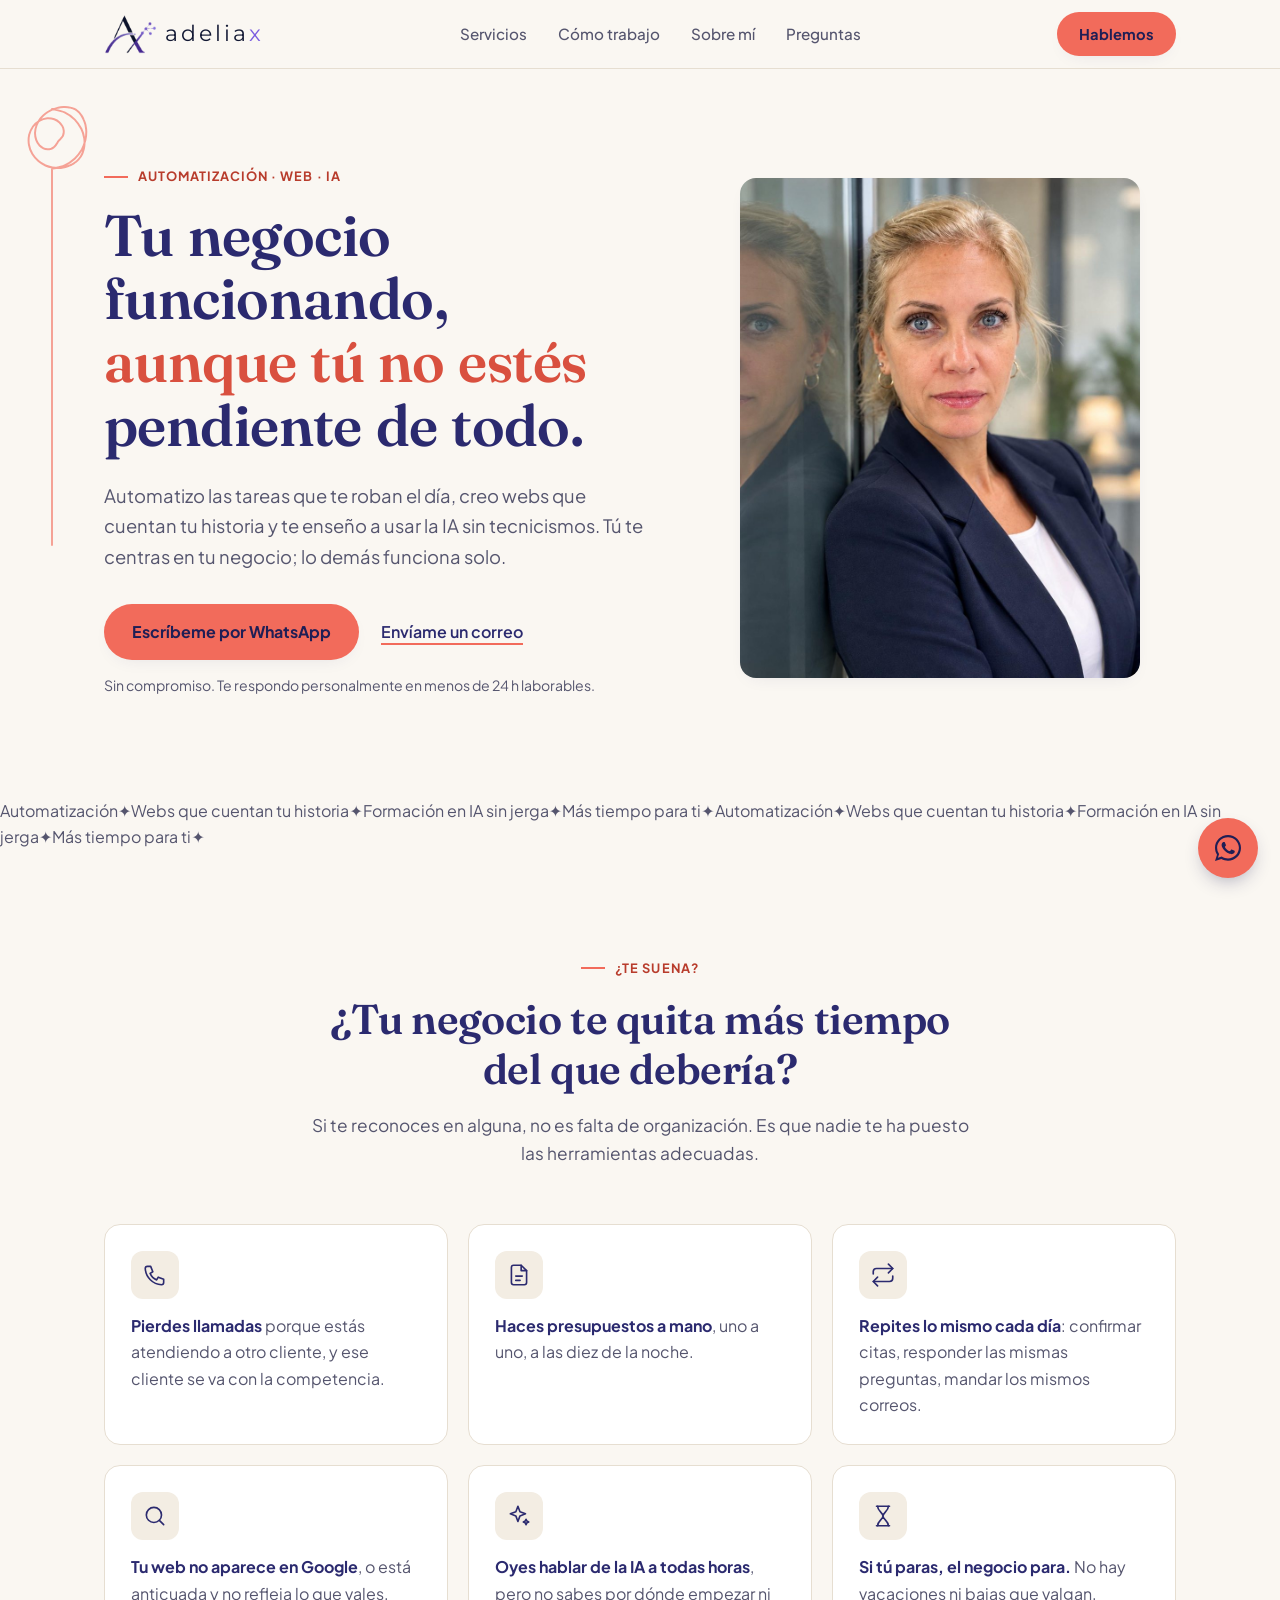
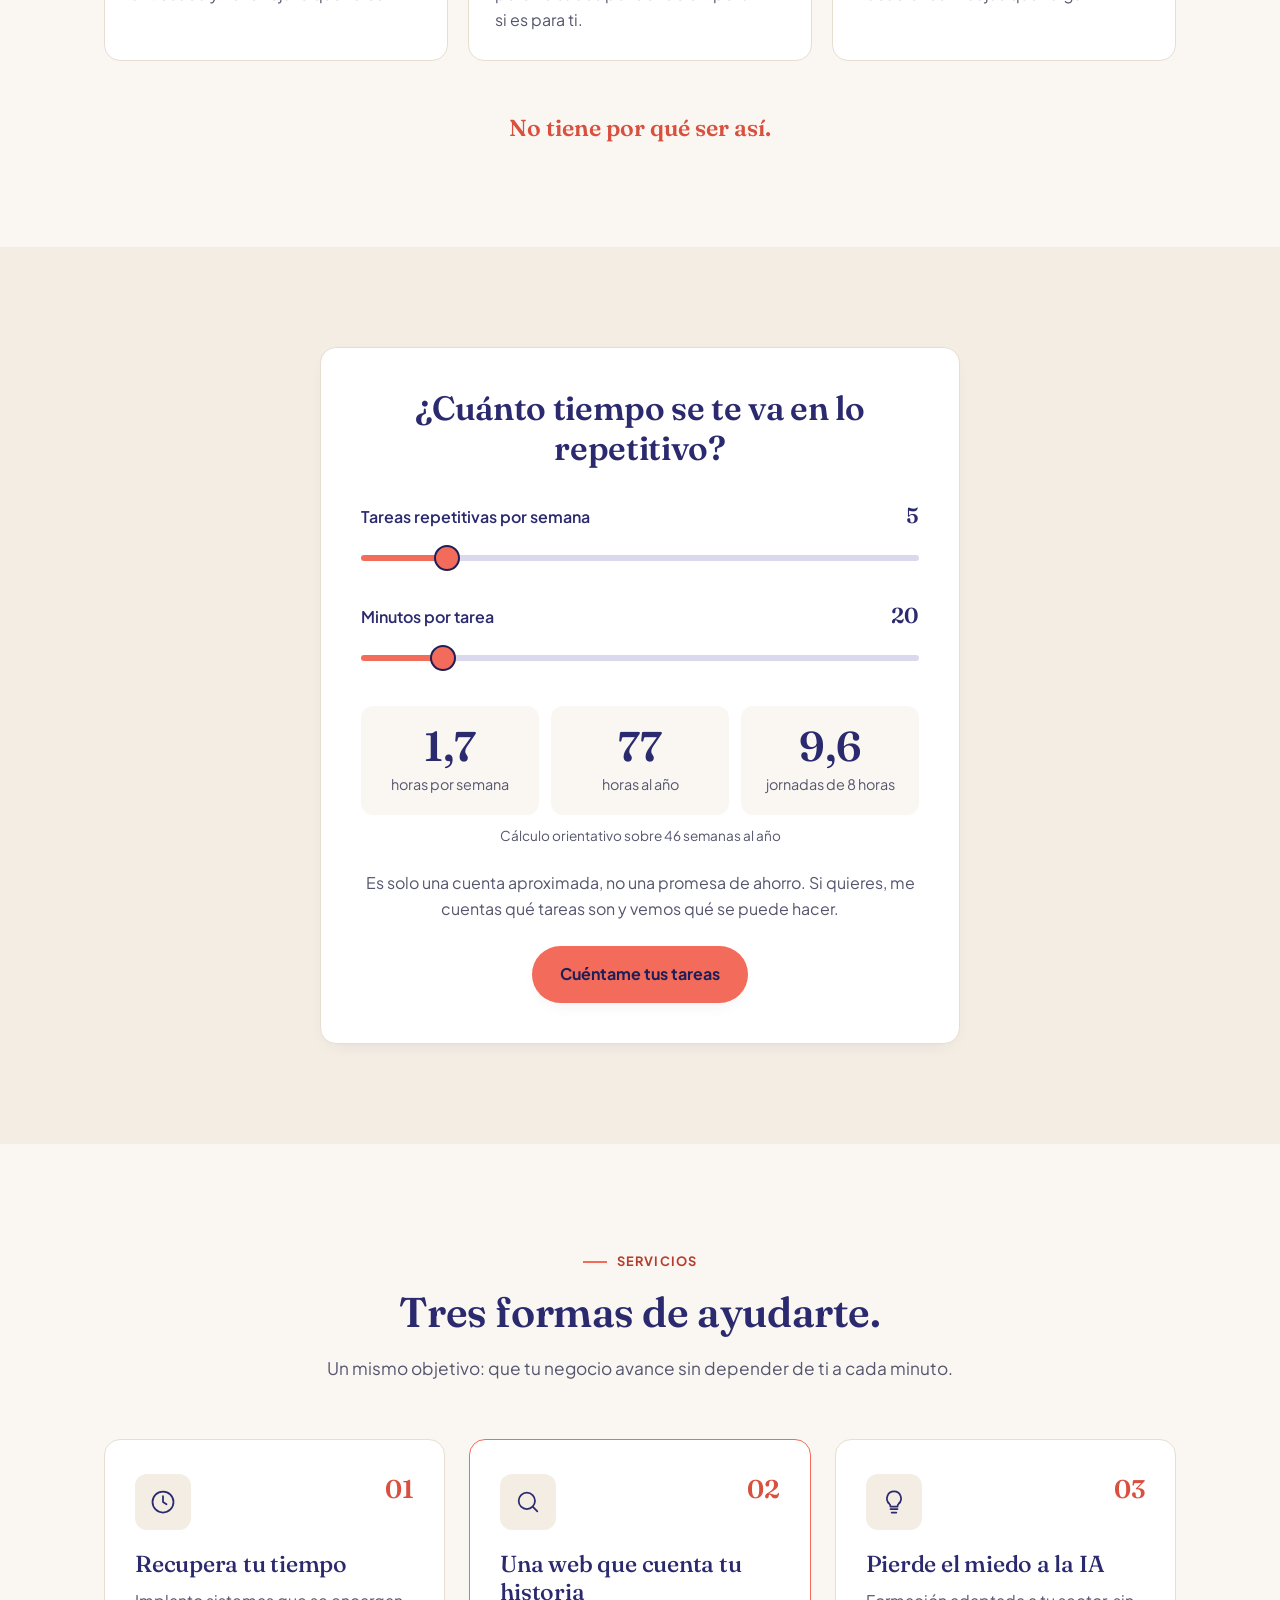
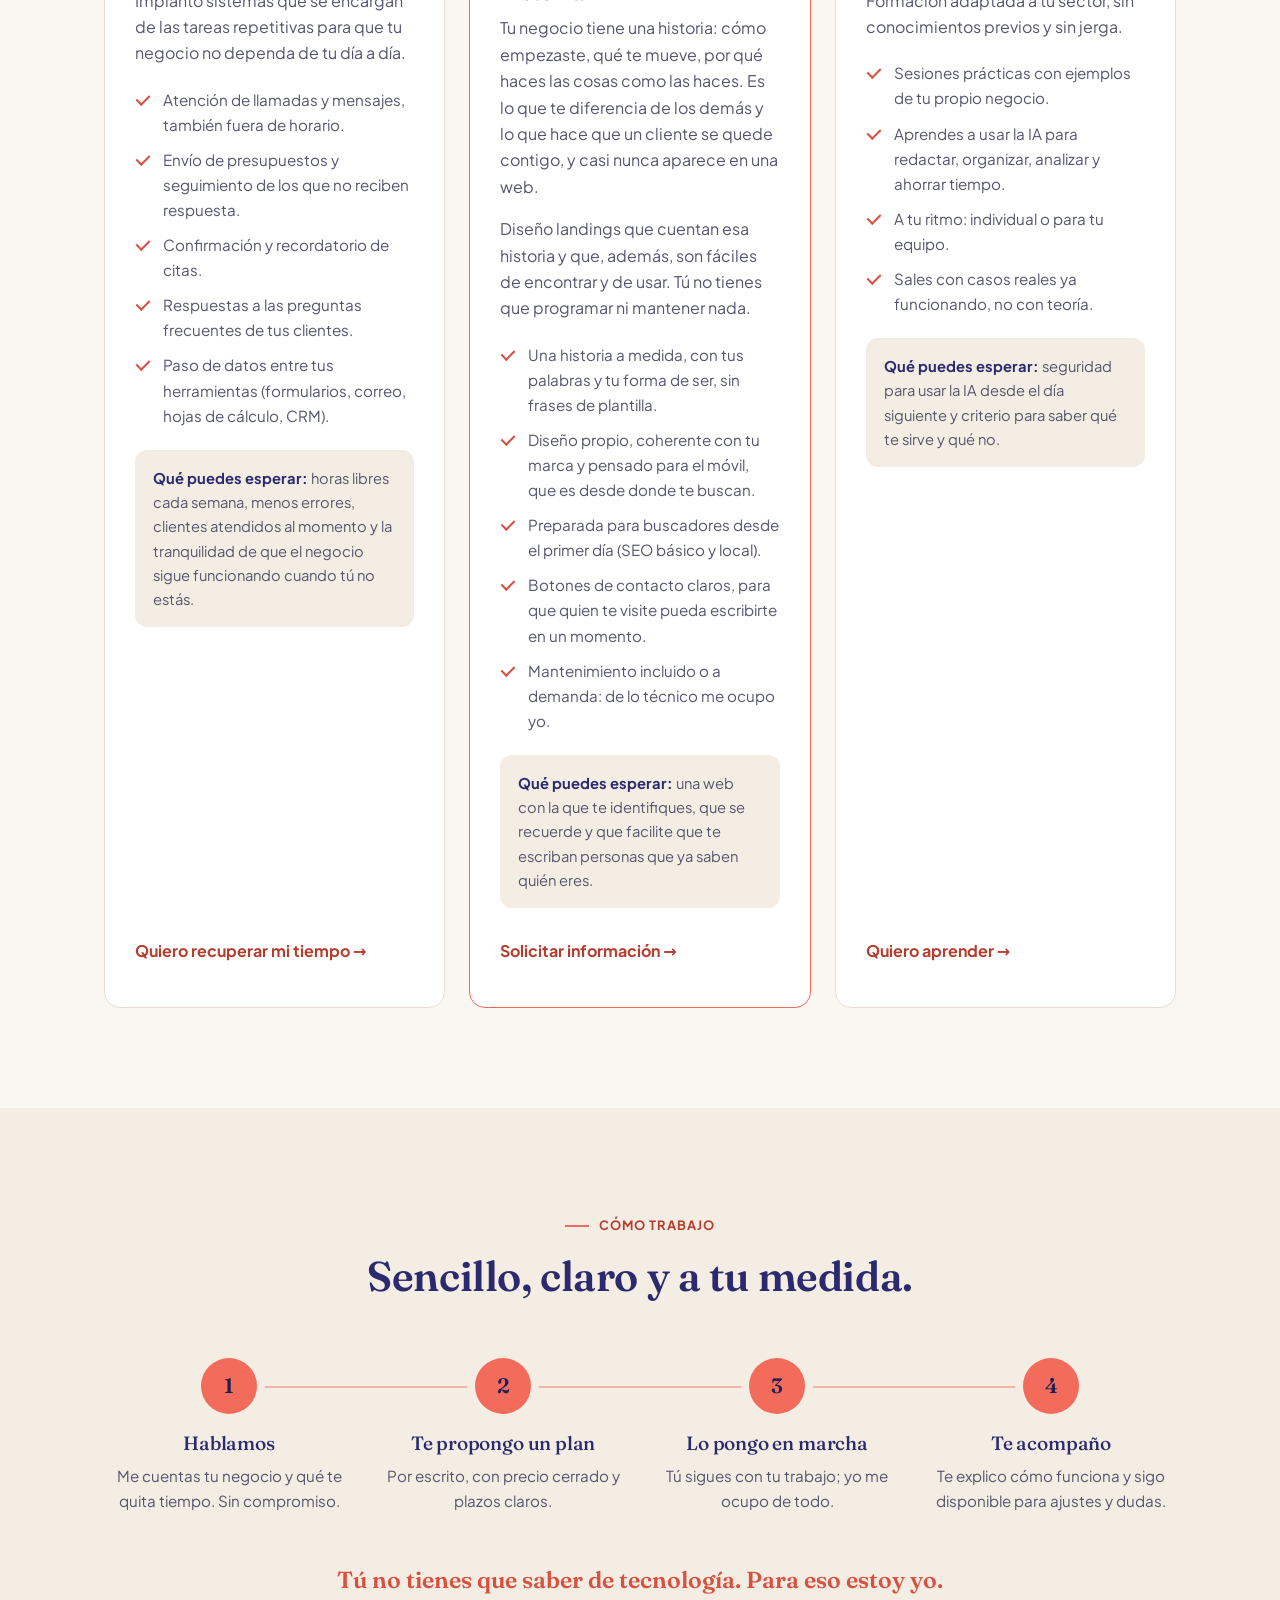
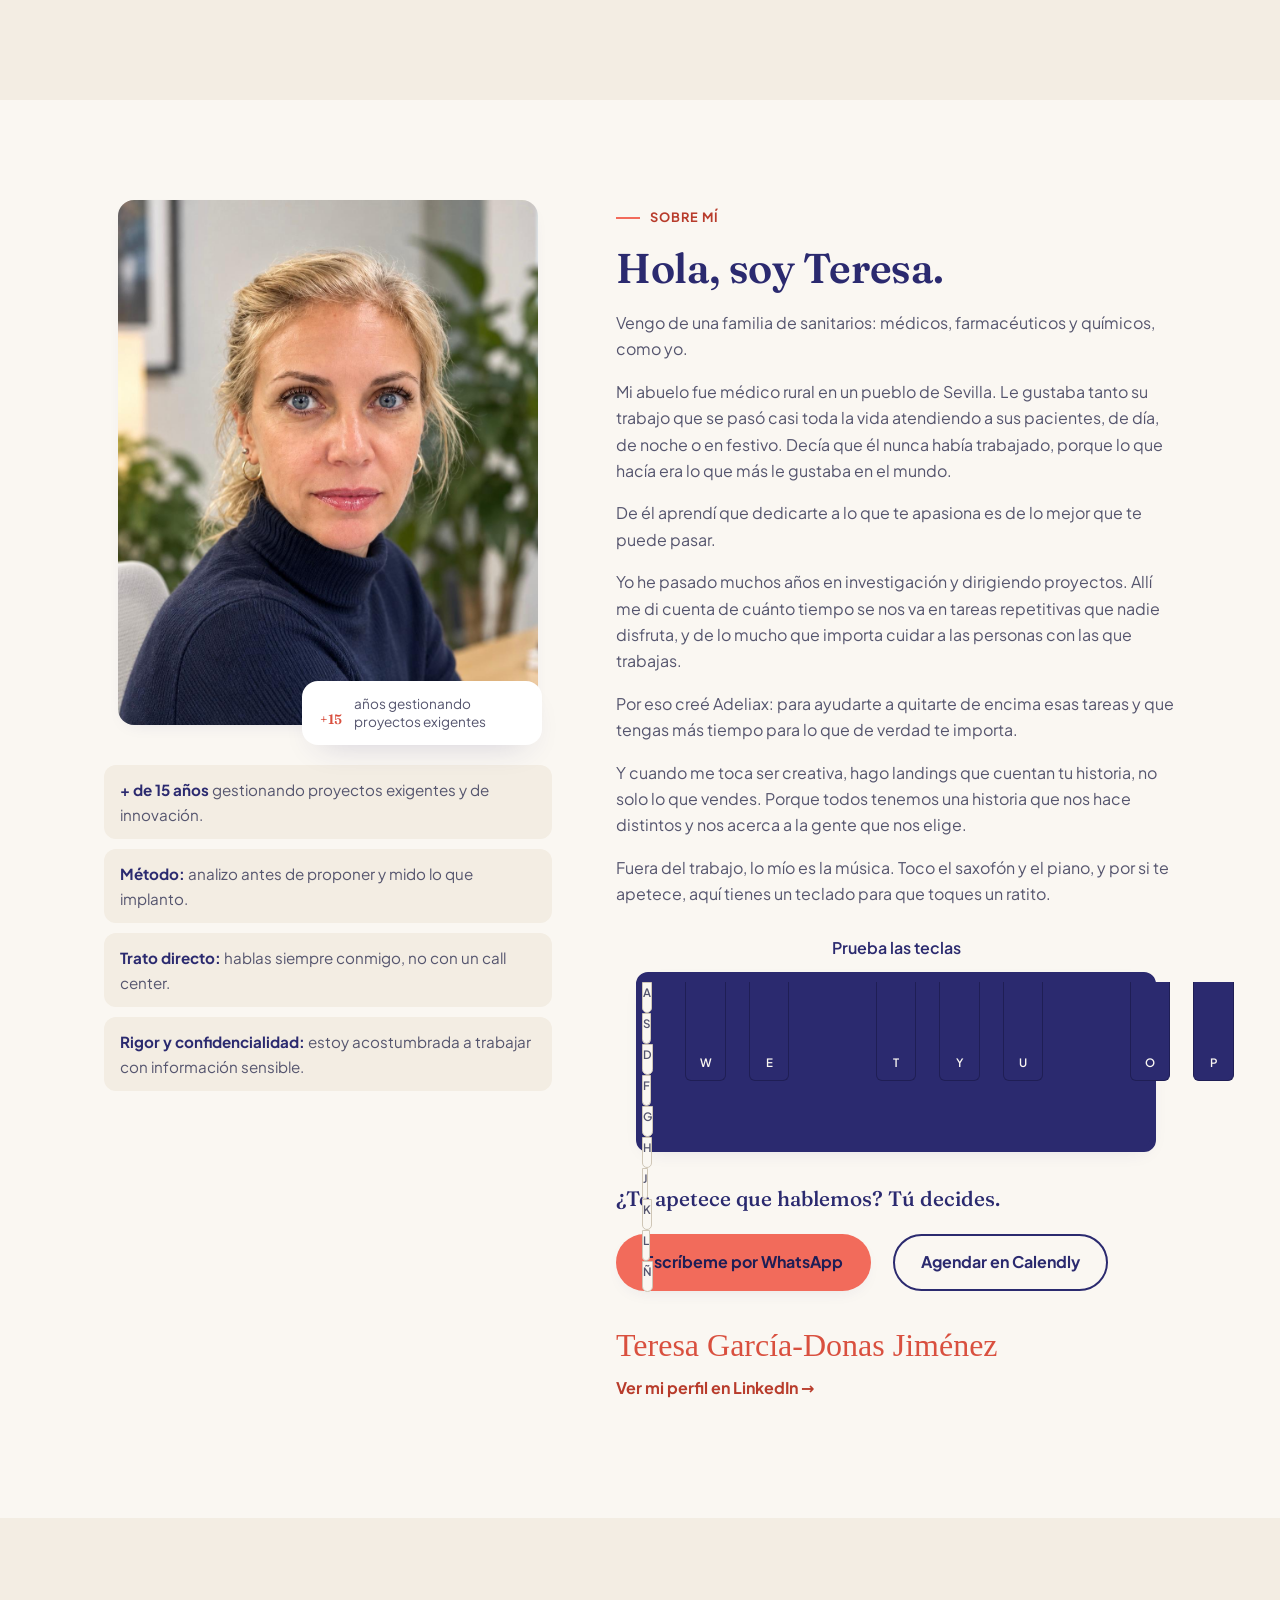
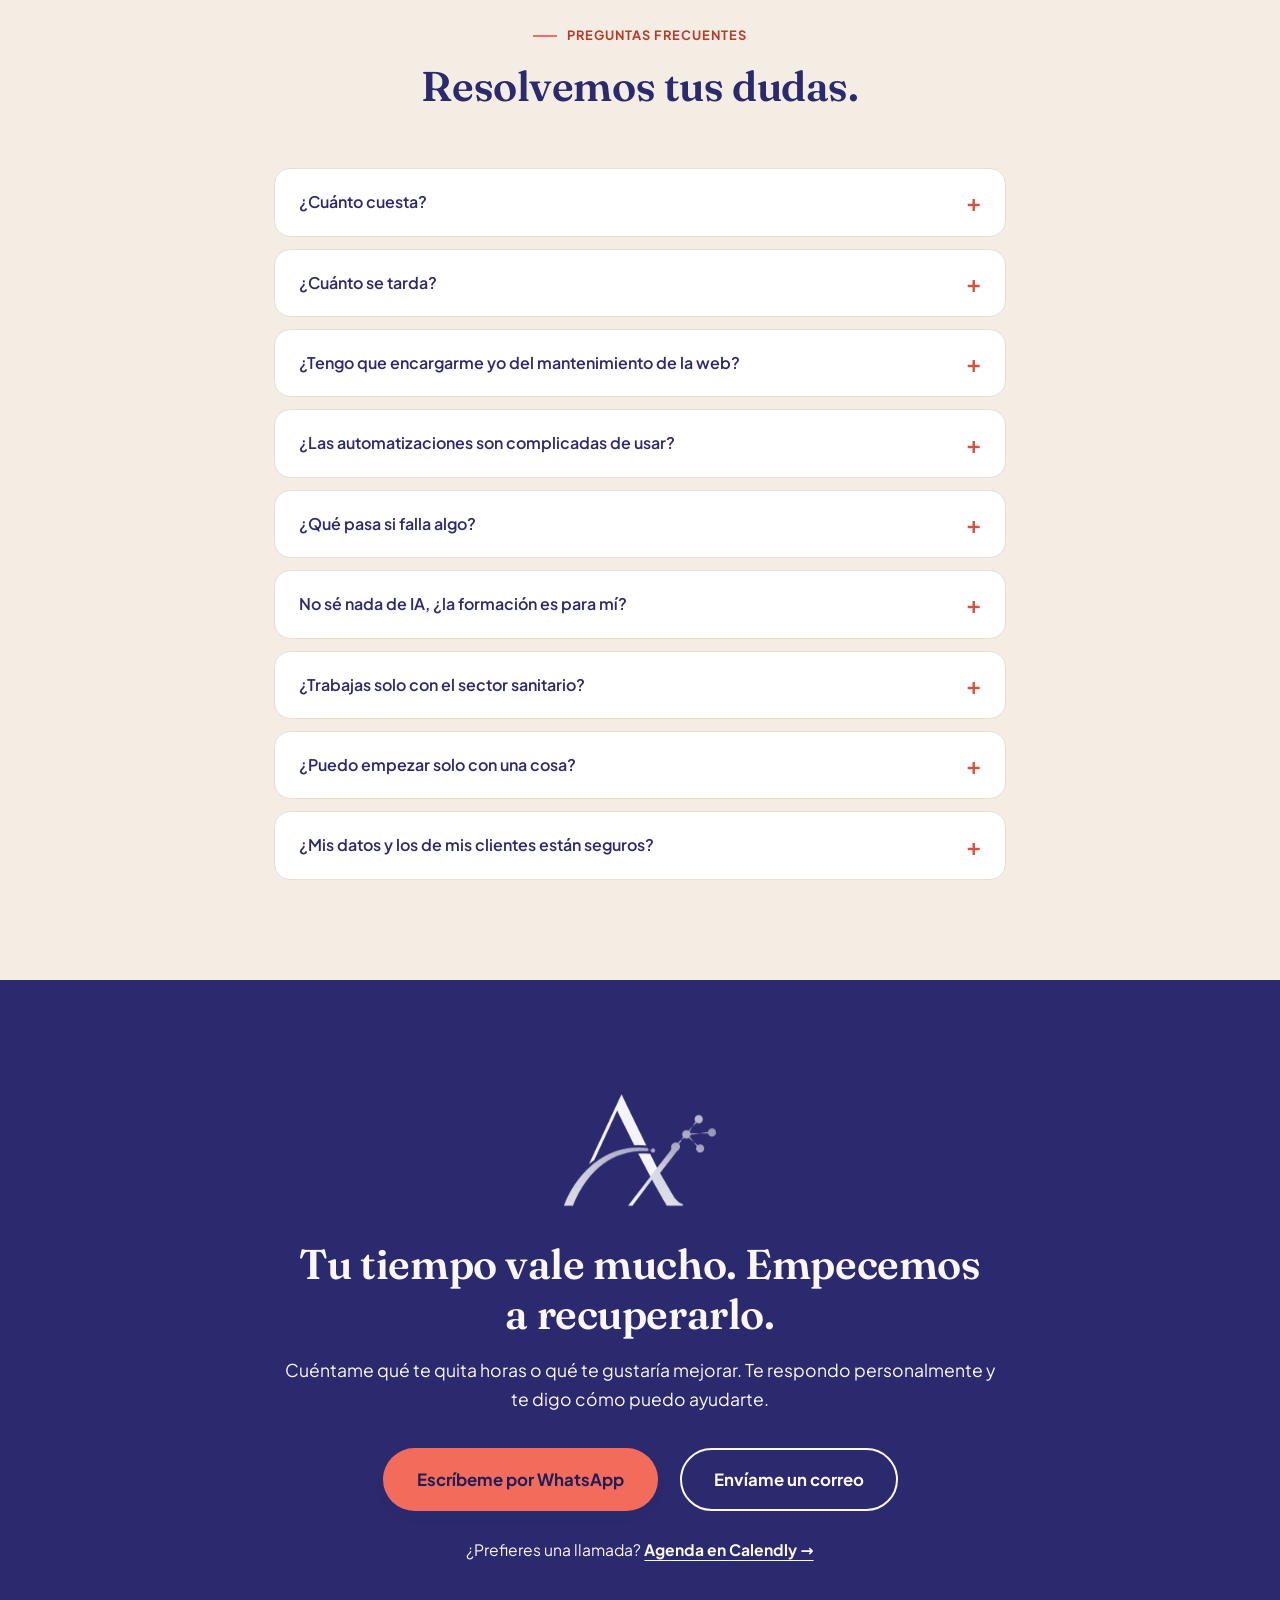
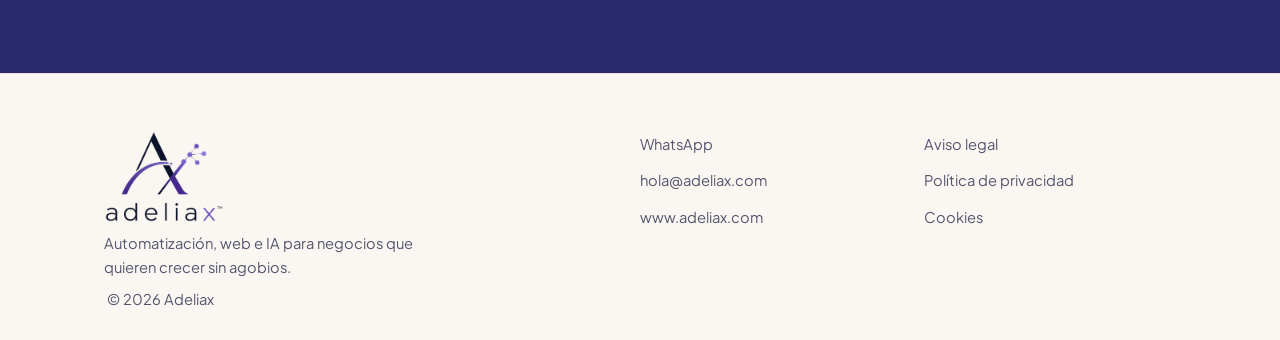
==== commit 5391dc93: "Cambiar +25 años por + de 15 años y preparar el HTML para los efectos y el piano ampliado Co-Authore" ====
--- a/index.html
+++ b/index.html
@@ -69,6 +69,9 @@
 </head>
 <body>
 
+<div class="progress" aria-hidden="true"></div>
+<div class="cursor" aria-hidden="true"><span class="cursor__dot"></span><span class="cursor__ring"></span></div>
+
 <header class="nav">
   <div class="container nav__inner">
     <a class="logo" href="#inicio" aria-label="Adeliax, inicio">
@@ -93,21 +96,24 @@
   <!-- 1. PORTADA -->
   <section class="hero">
     <div class="container hero__grid">
-      <div class="hero__text reveal">
+      <div class="hero__text">
         <span class="eyebrow">Automatización · Web · IA</span>
-        <h1>Tu negocio funcionando, <span class="hero__accent">aunque tú no estés</span> pendiente de todo.</h1>
+        <h1 class="hero__title"><span class="line"><span>Tu negocio funcionando,</span></span> <span class="line hero__accent"><span>aunque tú no estés</span></span> <span class="line"><span>pendiente de todo.</span></span></h1>
         <p class="hero__subtitle">Automatizo las tareas que te roban el día, creo webs que cuentan tu historia y te enseño a usar la IA sin tecnicismos. Tú te centras en tu negocio; lo demás funciona solo.</p>
         <div class="cta-row">
-          <a class="btn" data-wa href="#contacto">Escríbeme por WhatsApp</a>
+          <a class="btn magnetic" data-wa href="#contacto">Escríbeme por WhatsApp</a>
           <a class="text-link" data-mail href="#contacto">Envíame un correo</a>
         </div>
         <p class="microcopy">Sin compromiso. Te respondo personalmente en menos de 24 h laborables.</p>
       </div>
-      <div class="hero__visual reveal">
-        <img class="hero__photo" src="img/teresa-hero.jpg" alt="Teresa, fundadora de Adeliax" width="900" height="1197" fetchpriority="high">
-      </div>
-    </div>
-  </section>
+      <div class="hero__visual">
+        <div class="hero__frame"><img class="hero__photo" data-parallax="-0.06" src="img/teresa-hero.jpg" alt="Teresa, fundadora de Adeliax" width="900" height="1197" fetchpriority="high"></div>
+      </div>
+    </div>
+  </section>
+
+  <!-- Cinta en movimiento -->
+  <div class="marquee" aria-hidden="true"><div class="marquee__track"><span>Automatización</span><b>✦</b><span>Webs que cuentan tu historia</span><b>✦</b><span>Formación en IA sin jerga</span><b>✦</b><span>Más tiempo para ti</span><b>✦</b><span>Automatización</span><b>✦</b><span>Webs que cuentan tu historia</span><b>✦</b><span>Formación en IA sin jerga</span><b>✦</b><span>Más tiempo para ti</span><b>✦</b></div></div>
 
   <!-- 2. DOLORES -->
   <section class="section">
@@ -118,12 +124,12 @@
         <p>Si te reconoces en alguna, no es falta de organización. Es que nadie te ha puesto las herramientas adecuadas.</p>
       </div>
       <div class="pains">
-        <article class="pain reveal"><span class="pain__icon"><svg class="icon" viewBox="0 0 24 24" aria-hidden="true"><path d="M5 4h3l2 5-2.5 1.5a11 11 0 0 0 6 6L15 14l5 2v3a2 2 0 0 1-2 2A16 16 0 0 1 3 6a2 2 0 0 1 2-2z"/></svg></span><p><strong>Pierdes llamadas</strong> porque estás atendiendo a otro cliente, y ese cliente se va con la competencia.</p></article>
-        <article class="pain reveal"><span class="pain__icon"><svg class="icon" viewBox="0 0 24 24" aria-hidden="true"><path d="M14 3H7a2 2 0 0 0-2 2v14a2 2 0 0 0 2 2h10a2 2 0 0 0 2-2V8z"/><path d="M14 3v5h5M9 13h6M9 17h4"/></svg></span><p><strong>Haces presupuestos a mano</strong>, uno a uno, a las diez de la noche.</p></article>
-        <article class="pain reveal"><span class="pain__icon"><svg class="icon" viewBox="0 0 24 24" aria-hidden="true"><path d="M17 2l4 4-4 4"/><path d="M3 11V9a3 3 0 0 1 3-3h15"/><path d="M7 22l-4-4 4-4"/><path d="M21 13v2a3 3 0 0 1-3 3H3"/></svg></span><p><strong>Repites lo mismo cada día</strong>: confirmar citas, responder las mismas preguntas, mandar los mismos correos.</p></article>
-        <article class="pain reveal"><span class="pain__icon"><svg class="icon" viewBox="0 0 24 24" aria-hidden="true"><circle cx="11" cy="11" r="7"/><path d="M20 20l-4-4"/></svg></span><p><strong>Tu web no aparece en Google</strong>, o está anticuada y no refleja lo que vales.</p></article>
-        <article class="pain reveal"><span class="pain__icon"><svg class="icon" viewBox="0 0 24 24" aria-hidden="true"><path d="M11 3l1.9 5.1L18 10l-5.1 1.9L11 17l-1.9-5.1L4 10l5.1-1.9z"/><path d="M18.5 15l.8 1.7 1.7.8-1.7.8-.8 1.7-.8-1.7-1.7-.8 1.7-.8z"/></svg></span><p><strong>Oyes hablar de la IA a todas horas</strong>, pero no sabes por dónde empezar ni si es para ti.</p></article>
-        <article class="pain reveal"><span class="pain__icon"><svg class="icon" viewBox="0 0 24 24" aria-hidden="true"><path d="M6 3h12M6 21h12"/><path d="M7 3c0 4.5 5 6 5 9s-5 4.5-5 9M17 3c0 4.5-5 6-5 9s5 4.5 5 9"/></svg></span><p><strong>Si tú paras, el negocio para.</strong> No hay vacaciones ni bajas que valgan.</p></article>
+        <article class="tilt pain reveal"><span class="pain__icon"><svg class="icon" viewBox="0 0 24 24" aria-hidden="true"><path d="M5 4h3l2 5-2.5 1.5a11 11 0 0 0 6 6L15 14l5 2v3a2 2 0 0 1-2 2A16 16 0 0 1 3 6a2 2 0 0 1 2-2z"/></svg></span><p><strong>Pierdes llamadas</strong> porque estás atendiendo a otro cliente, y ese cliente se va con la competencia.</p></article>
+        <article class="tilt pain reveal"><span class="pain__icon"><svg class="icon" viewBox="0 0 24 24" aria-hidden="true"><path d="M14 3H7a2 2 0 0 0-2 2v14a2 2 0 0 0 2 2h10a2 2 0 0 0 2-2V8z"/><path d="M14 3v5h5M9 13h6M9 17h4"/></svg></span><p><strong>Haces presupuestos a mano</strong>, uno a uno, a las diez de la noche.</p></article>
+        <article class="tilt pain reveal"><span class="pain__icon"><svg class="icon" viewBox="0 0 24 24" aria-hidden="true"><path d="M17 2l4 4-4 4"/><path d="M3 11V9a3 3 0 0 1 3-3h15"/><path d="M7 22l-4-4 4-4"/><path d="M21 13v2a3 3 0 0 1-3 3H3"/></svg></span><p><strong>Repites lo mismo cada día</strong>: confirmar citas, responder las mismas preguntas, mandar los mismos correos.</p></article>
+        <article class="tilt pain reveal"><span class="pain__icon"><svg class="icon" viewBox="0 0 24 24" aria-hidden="true"><circle cx="11" cy="11" r="7"/><path d="M20 20l-4-4"/></svg></span><p><strong>Tu web no aparece en Google</strong>, o está anticuada y no refleja lo que vales.</p></article>
+        <article class="tilt pain reveal"><span class="pain__icon"><svg class="icon" viewBox="0 0 24 24" aria-hidden="true"><path d="M11 3l1.9 5.1L18 10l-5.1 1.9L11 17l-1.9-5.1L4 10l5.1-1.9z"/><path d="M18.5 15l.8 1.7 1.7.8-1.7.8-.8 1.7-.8-1.7-1.7-.8 1.7-.8z"/></svg></span><p><strong>Oyes hablar de la IA a todas horas</strong>, pero no sabes por dónde empezar ni si es para ti.</p></article>
+        <article class="tilt pain reveal"><span class="pain__icon"><svg class="icon" viewBox="0 0 24 24" aria-hidden="true"><path d="M6 3h12M6 21h12"/><path d="M7 3c0 4.5 5 6 5 9s-5 4.5-5 9M17 3c0 4.5-5 6-5 9s5 4.5 5 9"/></svg></span><p><strong>Si tú paras, el negocio para.</strong> No hay vacaciones ni bajas que valgan.</p></article>
       </div>
       <p class="section__closing reveal">No tiene por qué ser así.</p>
     </div>
@@ -163,7 +169,7 @@
 
         <p class="calc__closing">Es solo una cuenta aproximada, no una promesa de ahorro. Si quieres, me cuentas qué tareas son y vemos qué se puede hacer.</p>
         <div class="center">
-          <a class="btn" data-wa data-calc-cta href="#contacto">Cuéntame tus tareas</a>
+          <a class="btn magnetic" data-wa data-calc-cta href="#contacto">Cuéntame tus tareas</a>
         </div>
       </div>
     </div>
@@ -179,7 +185,7 @@
       </div>
       <div class="services">
 
-        <article class="service reveal">
+        <article class="tilt service reveal">
           <div class="service__icon">
             <svg viewBox="0 0 24 24" aria-hidden="true"><circle cx="12" cy="12" r="9"/><path d="M12 7v5l3 2"/></svg>
           </div>
@@ -197,7 +203,7 @@
           <a class="link-arrow" data-wa data-wa-text="Hola Teresa, me interesa automatizar tareas de mi negocio." href="#contacto">Quiero recuperar mi tiempo →</a>
         </article>
 
-        <article class="service service--featured reveal">
+        <article class="tilt service service--featured reveal">
           <div class="service__icon">
             <svg viewBox="0 0 24 24" aria-hidden="true"><circle cx="11" cy="11" r="7"/><path d="M20 20l-4-4"/></svg>
           </div>
@@ -216,7 +222,7 @@
           <a class="link-arrow" data-wa data-wa-text="Hola Teresa, me interesa una web para mi negocio." href="#contacto">Solicitar información →</a>
         </article>
 
-        <article class="service reveal">
+        <article class="tilt service reveal">
           <div class="service__icon">
             <svg viewBox="0 0 24 24" aria-hidden="true"><path d="M9 18h6M10 21h4"/><path d="M12 3a6 6 0 0 0-4 10.5c.7.7 1 1.5 1 2.5h6c0-1 .3-1.8 1-2.5A6 6 0 0 0 12 3z"/></svg>
           </div>
@@ -244,7 +250,7 @@
         <span class="eyebrow">Cómo trabajo</span>
         <h2>Sencillo, claro y a tu medida.</h2>
       </div>
-      <ol class="steps">
+      <ol class="steps draw-on">
         <li class="step reveal"><span class="step__num">1</span><h3>Hablamos</h3><p>Me cuentas tu negocio y qué te quita tiempo. Sin compromiso.</p></li>
         <li class="step reveal"><span class="step__num">2</span><h3>Te propongo un plan</h3><p>Por escrito, con precio cerrado y plazos claros.</p></li>
         <li class="step reveal"><span class="step__num">3</span><h3>Lo pongo en marcha</h3><p>Tú sigues con tu trabajo; yo me ocupo de todo.</p></li>
@@ -258,8 +264,8 @@
   <section id="sobre" class="section">
     <div class="container about">
       <div class="about__visual reveal">
-        <img class="about__photo" src="img/teresa-sentada.jpg" alt="Retrato de Teresa" width="1005" height="1351" loading="lazy">
-        <div class="badge"><strong>+25</strong><span>años gestionando proyectos exigentes</span></div>
+        <div class="reveal-img"><img class="about__photo" src="img/teresa-sentada.jpg" alt="Retrato de Teresa" width="1005" height="1351" loading="lazy"></div>
+        <div class="badge"><strong><span class="sr-only">Más de </span><span aria-hidden="true">+</span><span data-count="15">15</span></strong><span>años gestionando proyectos exigentes</span></div>
       </div>
       <div class="about__text reveal">
         <span class="eyebrow">Sobre mí</span>
@@ -274,8 +280,9 @@
 
         <div class="piano-wrap">
           <p class="piano-wrap__label" id="piano-label">Prueba las teclas</p>
-          <p class="sr-only" id="piano-help">Pulsa Intro o Espacio para tocar la nota enfocada y usa las flechas para cambiar de tecla. Con el teclado del ordenador: A, S, D, F, G, H, J y K para las teclas blancas; W, E, T, Y y U para las negras.</p>
+          <p class="sr-only" id="piano-help">Pulsa Intro o Espacio para tocar la nota enfocada y usa las flechas para cambiar de tecla. Con el teclado del ordenador: A, S, D, F, G, H, J, K, L y Ñ para las teclas blancas; W, E, T, Y, U, O y P para las negras.</p>
           <div class="piano" role="group" aria-label="Teclado de piano" aria-describedby="piano-help" data-piano>
+            <div class="piano__keys">
             <button type="button" class="key key--white" data-freq="261.63" data-key="a" aria-label="Do"><span class="key__hint" aria-hidden="true">A</span></button>
             <button type="button" class="key key--black" data-freq="277.18" data-key="w" aria-label="Do sostenido" style="--pos:1"><span class="key__hint" aria-hidden="true">W</span></button>
             <button type="button" class="key key--white" data-freq="293.66" data-key="s" aria-label="Re"><span class="key__hint" aria-hidden="true">S</span></button>
@@ -289,19 +296,24 @@
             <button type="button" class="key key--black" data-freq="466.16" data-key="u" aria-label="La sostenido" style="--pos:6"><span class="key__hint" aria-hidden="true">U</span></button>
             <button type="button" class="key key--white" data-freq="493.88" data-key="j" aria-label="Si"><span class="key__hint" aria-hidden="true">J</span></button>
             <button type="button" class="key key--white" data-freq="523.25" data-key="k" aria-label="Do agudo"><span class="key__hint" aria-hidden="true">K</span></button>
+            <button type="button" class="key key--black key--extra" data-freq="554.37" data-key="o" aria-label="Do sostenido agudo" style="--pos:8"><span class="key__hint" aria-hidden="true">O</span></button>
+            <button type="button" class="key key--white key--extra" data-freq="587.33" data-key="l" aria-label="Re agudo"><span class="key__hint" aria-hidden="true">L</span></button>
+            <button type="button" class="key key--black key--extra" data-freq="622.25" data-key="p" aria-label="Re sostenido agudo" style="--pos:9"><span class="key__hint" aria-hidden="true">P</span></button>
+            <button type="button" class="key key--white key--extra" data-freq="659.25" data-key="ñ" aria-label="Mi agudo"><span class="key__hint" aria-hidden="true">Ñ</span></button>
+            </div>
           </div>
         </div>
 
         <p class="about__invite">¿Te apetece que hablemos? Tú decides.</p>
         <div class="cta-row">
-          <a class="btn" data-wa href="#contacto">Escríbeme por WhatsApp</a>
-          <a class="btn btn--ghost" data-calendly href="#contacto" target="_blank" rel="noopener">Agendar en Calendly</a>
+          <a class="btn magnetic" data-wa href="#contacto">Escríbeme por WhatsApp</a>
+          <a class="btn magnetic btn--ghost" data-calendly href="#contacto" target="_blank" rel="noopener">Agendar en Calendly</a>
         </div>
         <p class="signature">Teresa García-Donas Jiménez</p>
         <p class="about__linkedin"><a href="https://www.linkedin.com/in/teresa-garcía-donas-jiménez" target="_blank" rel="noopener">Ver mi perfil en LinkedIn →</a></p>
       </div>
       <ul class="trust reveal">
-        <li><strong>+25 años</strong> gestionando proyectos exigentes y de innovación.</li>
+        <li><strong>+ de 15 años</strong> gestionando proyectos exigentes y de innovación.</li>
         <li><strong>Método:</strong> analizo antes de proponer y mido lo que implanto.</li>
         <li><strong>Trato directo:</strong> hablas siempre conmigo, no con un call center.</li>
         <li><strong>Rigor y confidencialidad:</strong> estoy acostumbrada a trabajar con información sensible.</li>
@@ -337,8 +349,8 @@
       <h2>Tu tiempo vale mucho. Empecemos a recuperarlo.</h2>
       <p>Cuéntame qué te quita horas o qué te gustaría mejorar. Te respondo personalmente y te digo cómo puedo ayudarte.</p>
       <div class="cta-row cta-row--center">
-        <a class="btn btn--large" data-wa href="#contacto">Escríbeme por WhatsApp</a>
-        <a class="btn btn--outline-light btn--large" data-mail href="#contacto">Envíame un correo</a>
+        <a class="btn magnetic btn--large" data-wa href="#contacto">Escríbeme por WhatsApp</a>
+        <a class="btn magnetic btn--outline-light btn--large" data-mail href="#contacto">Envíame un correo</a>
       </div>
       <p class="final__alt">¿Prefieres una llamada? <a data-calendly href="#contacto" target="_blank" rel="noopener">Agenda en Calendly →</a></p>
     </div>
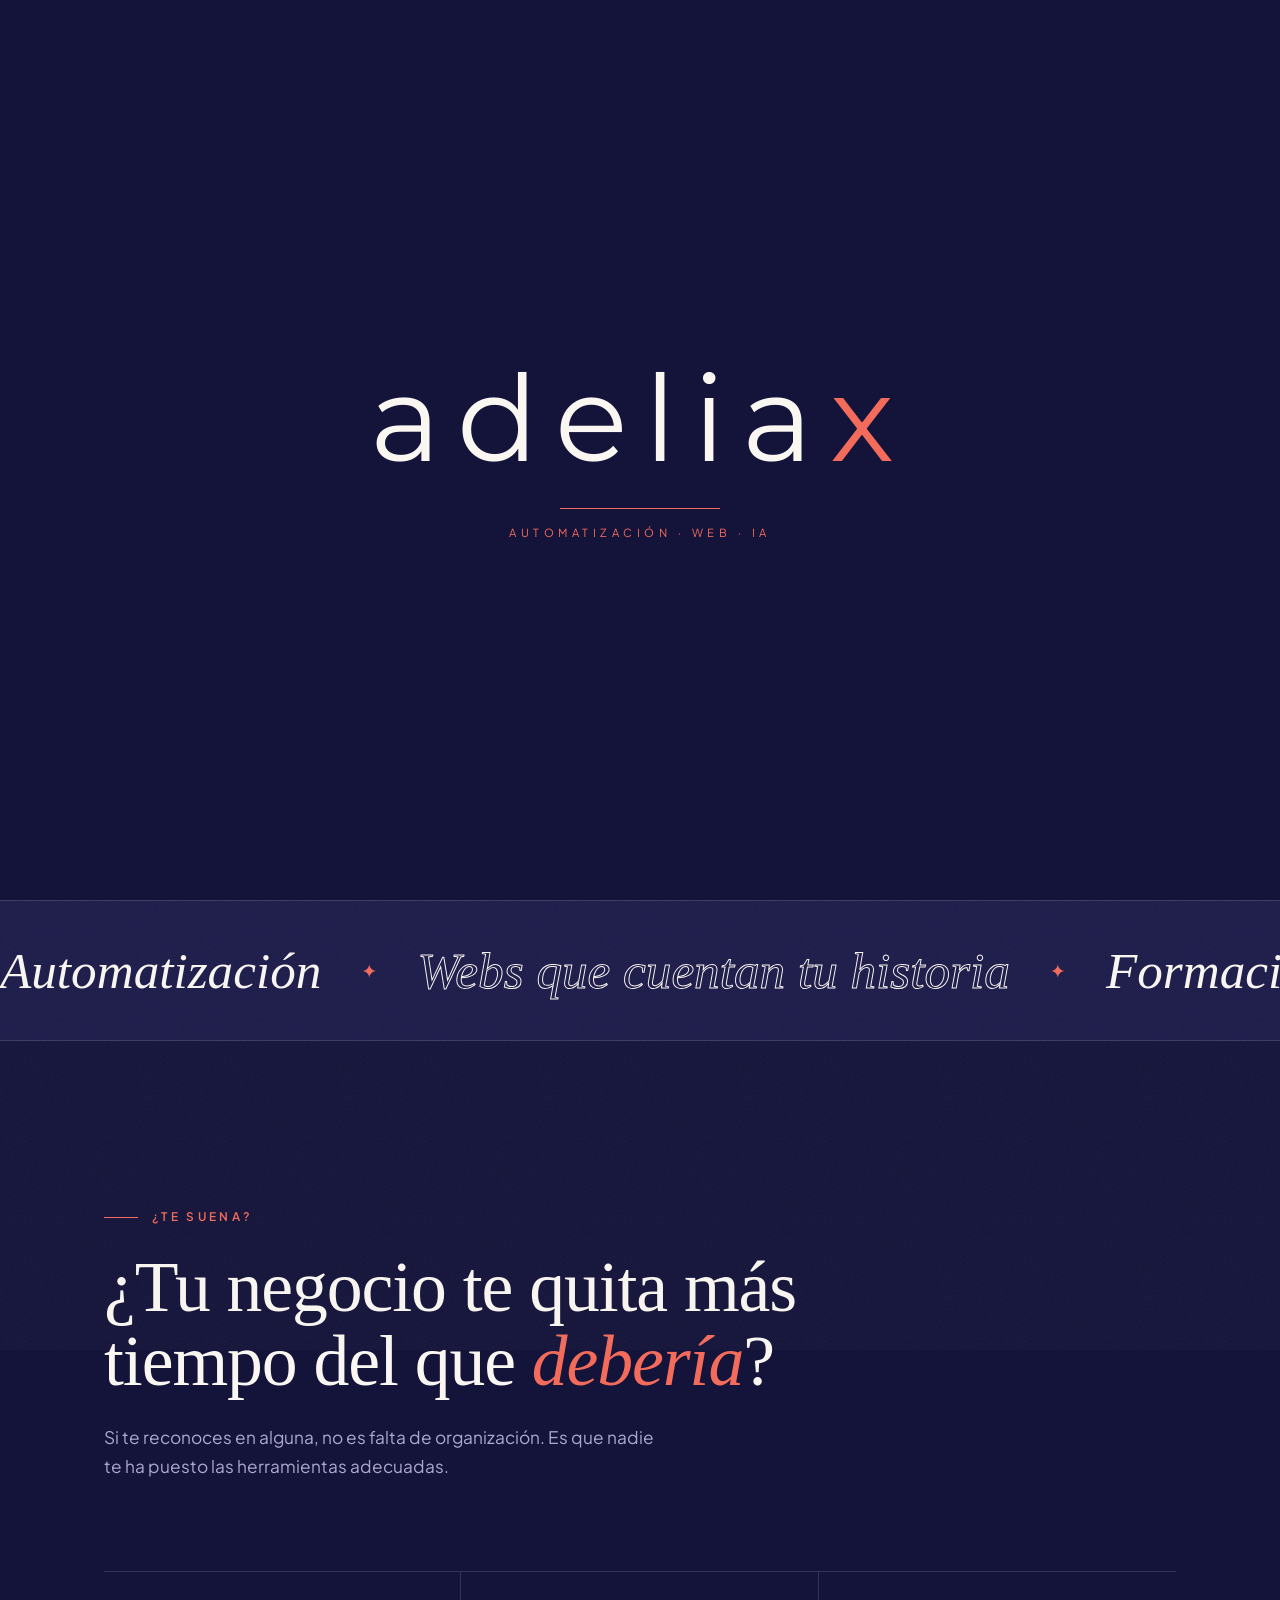
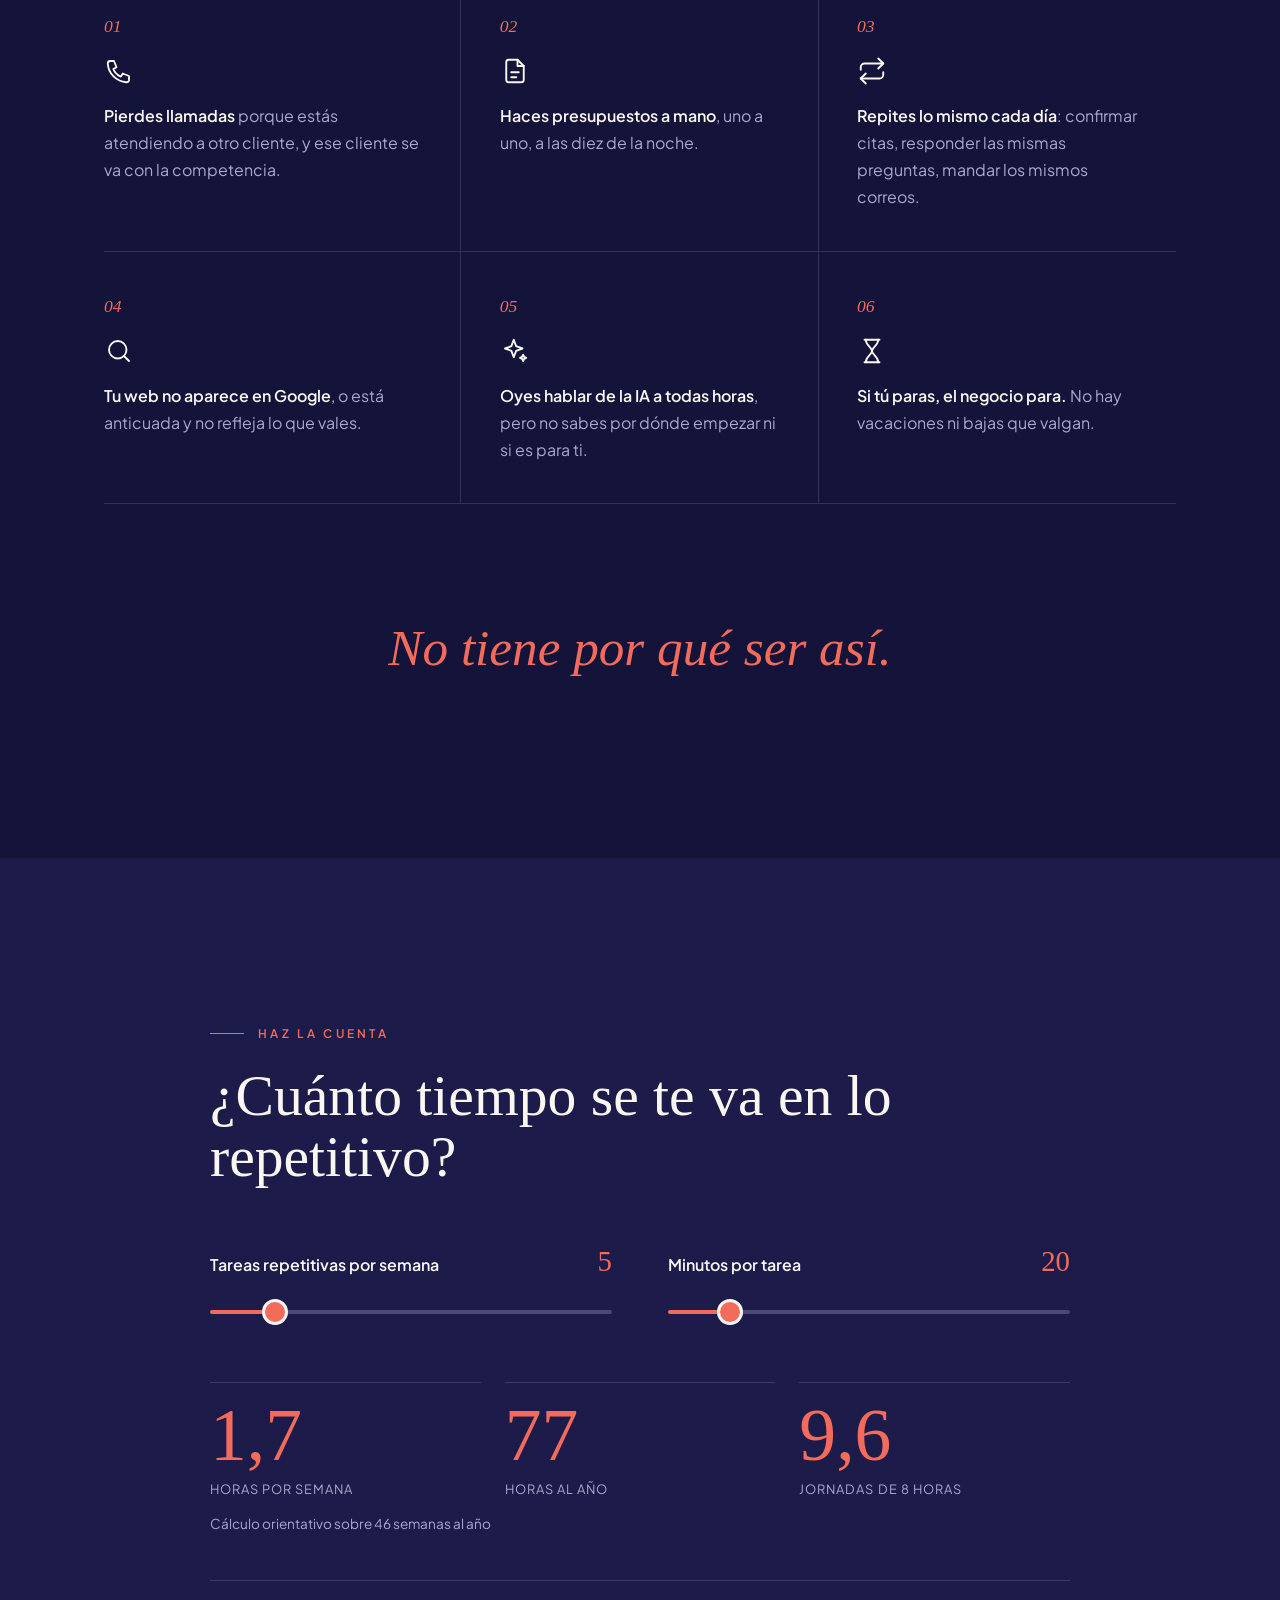
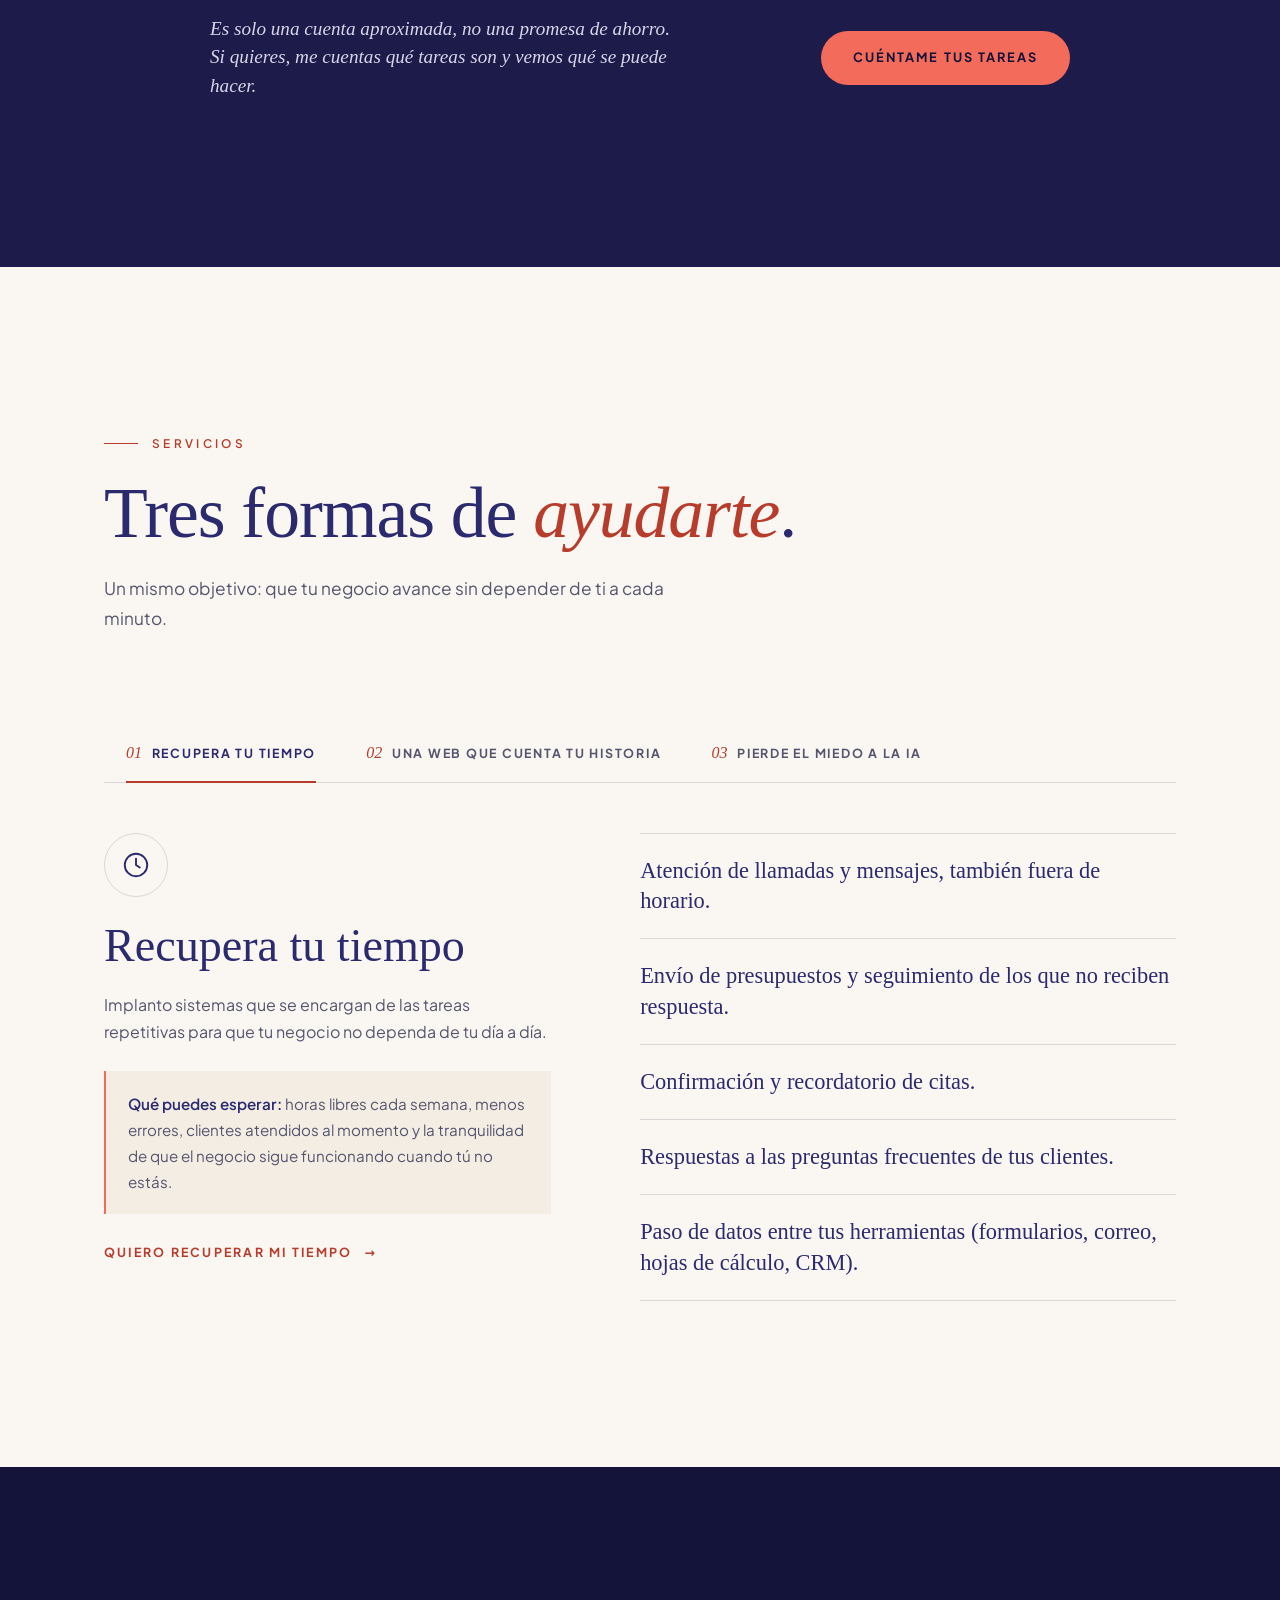
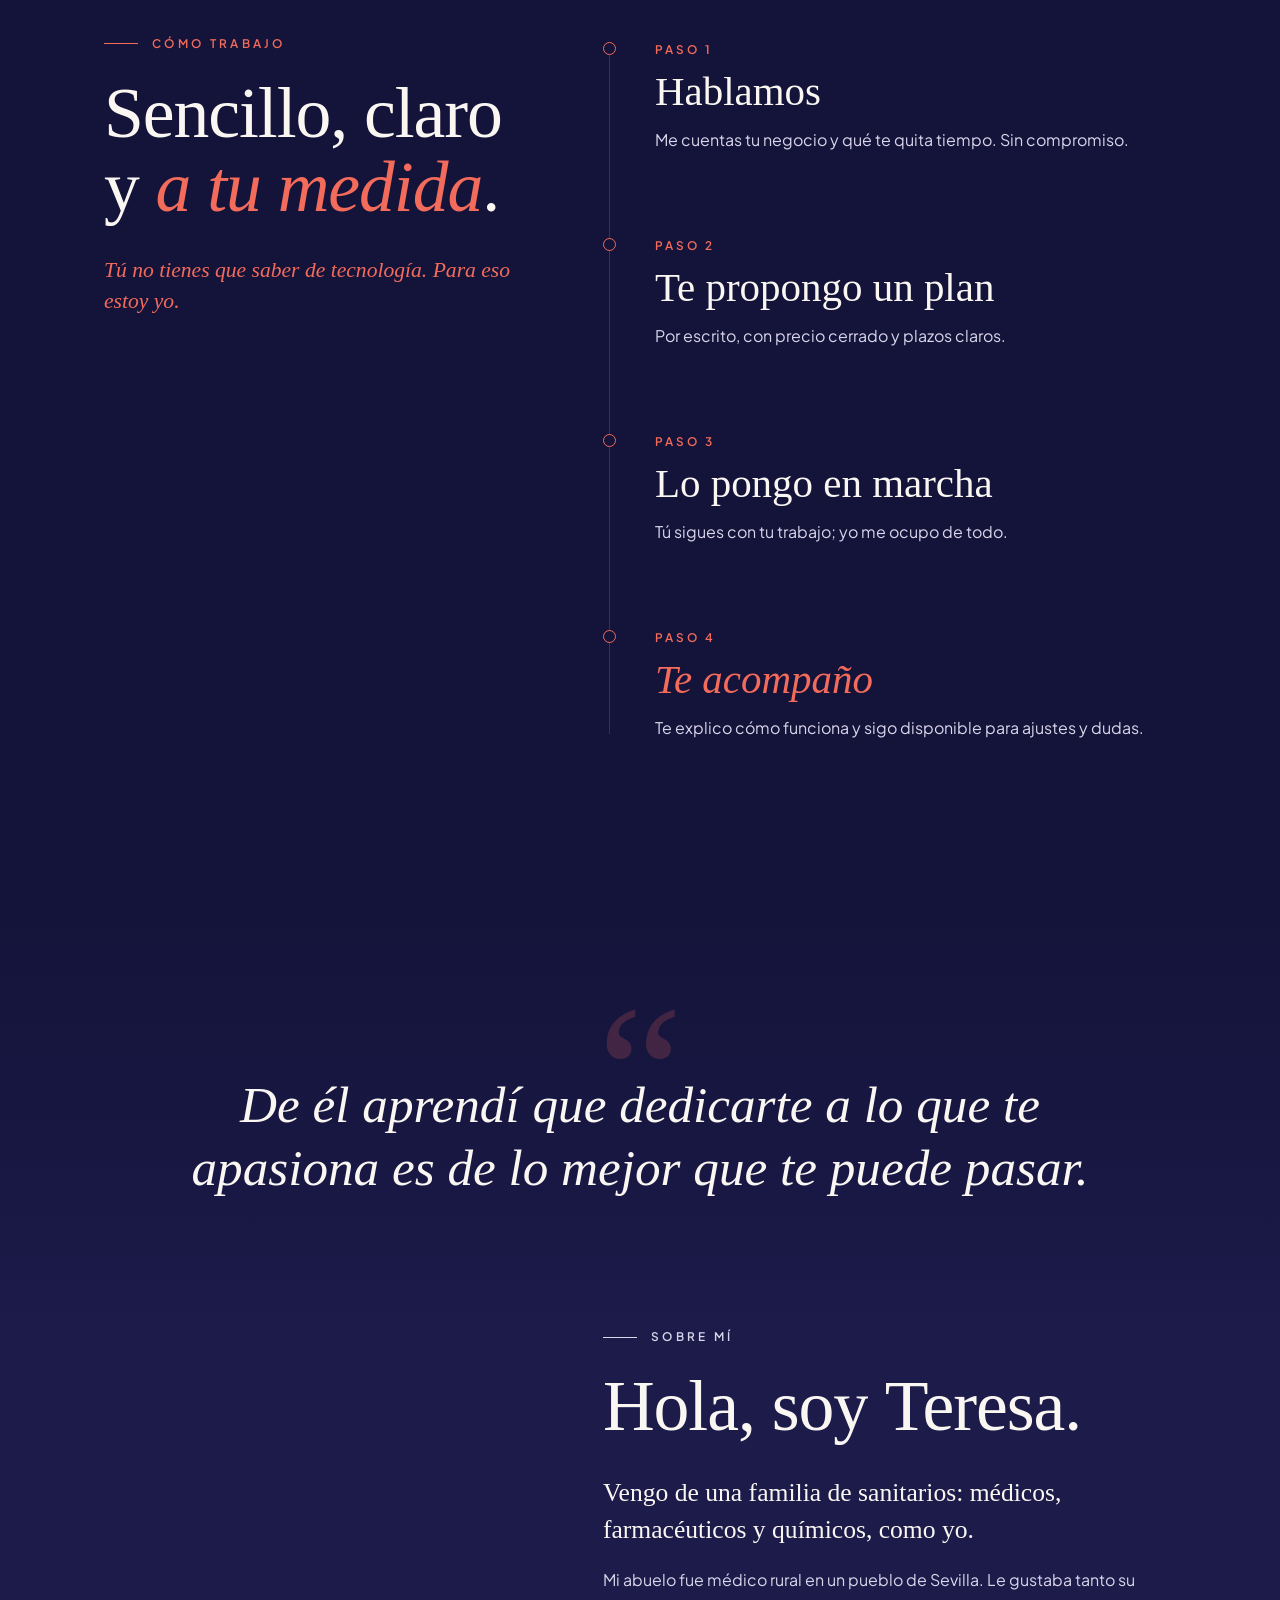
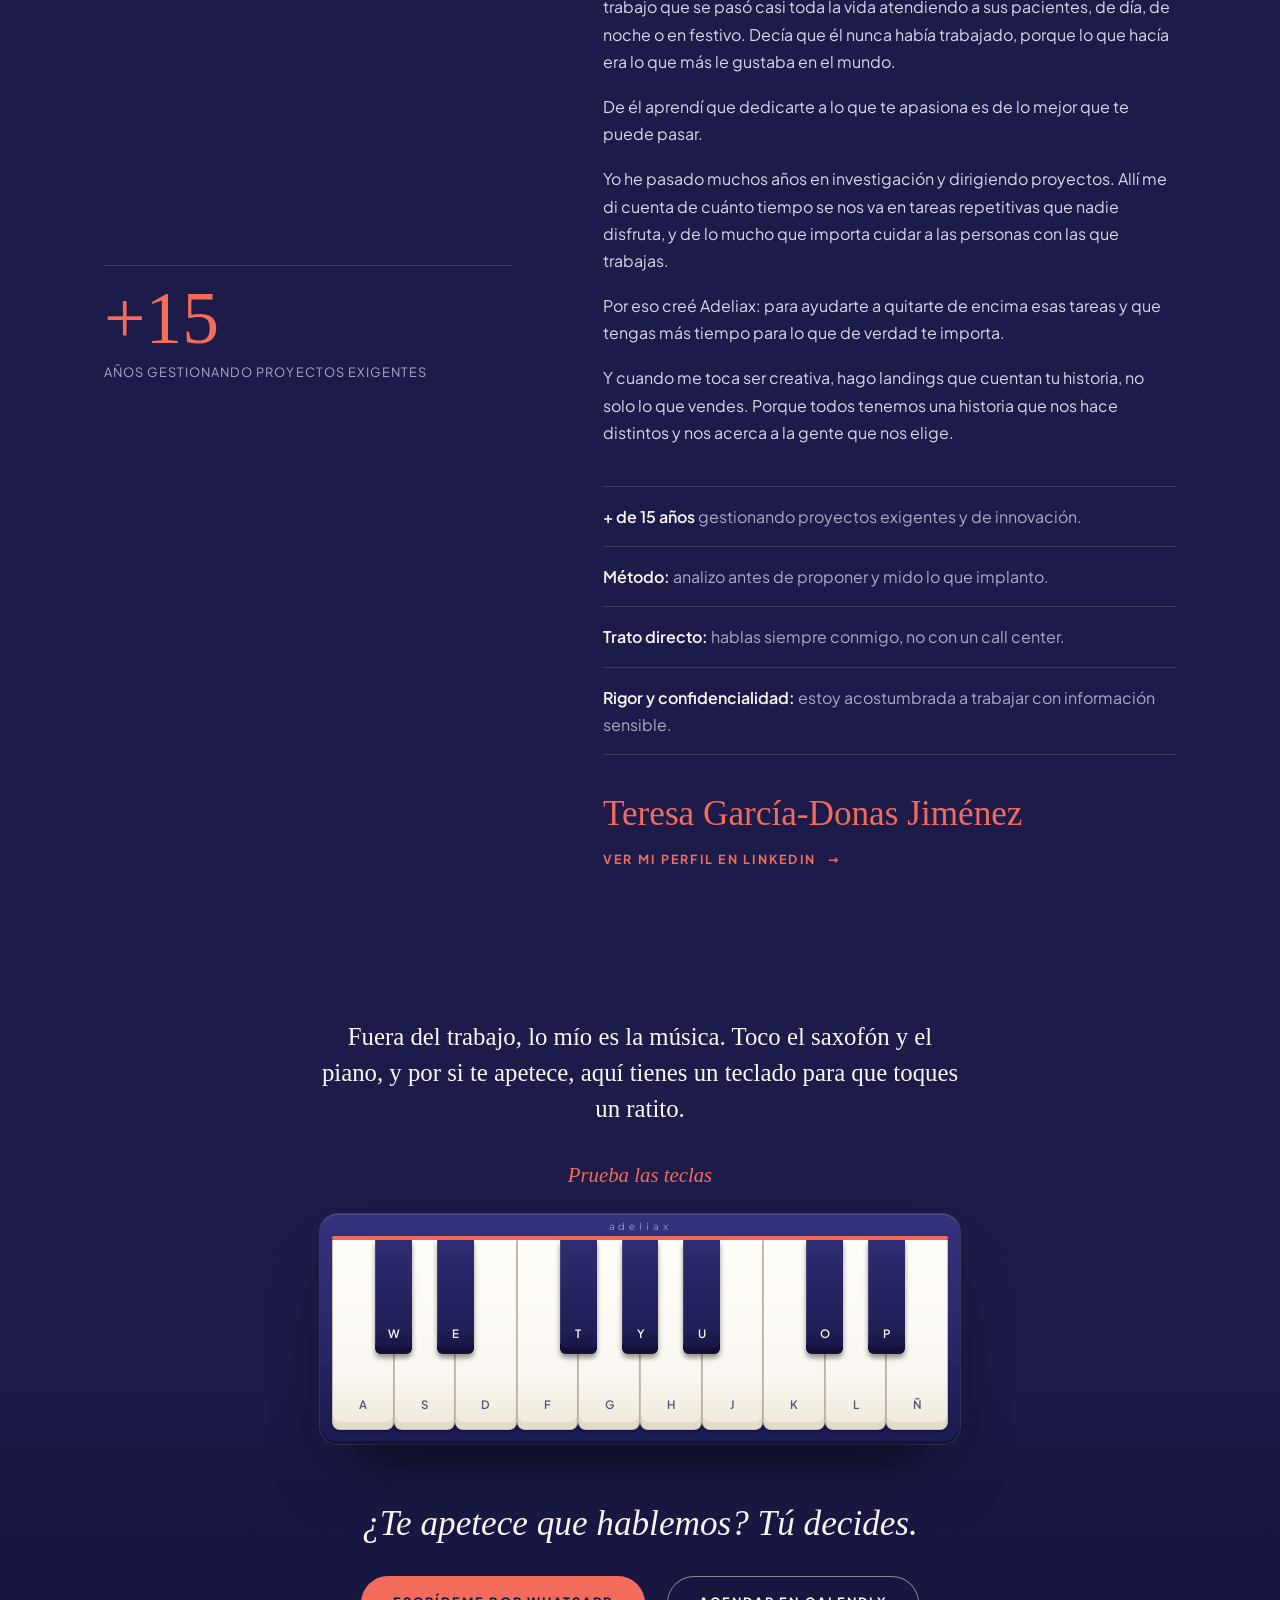
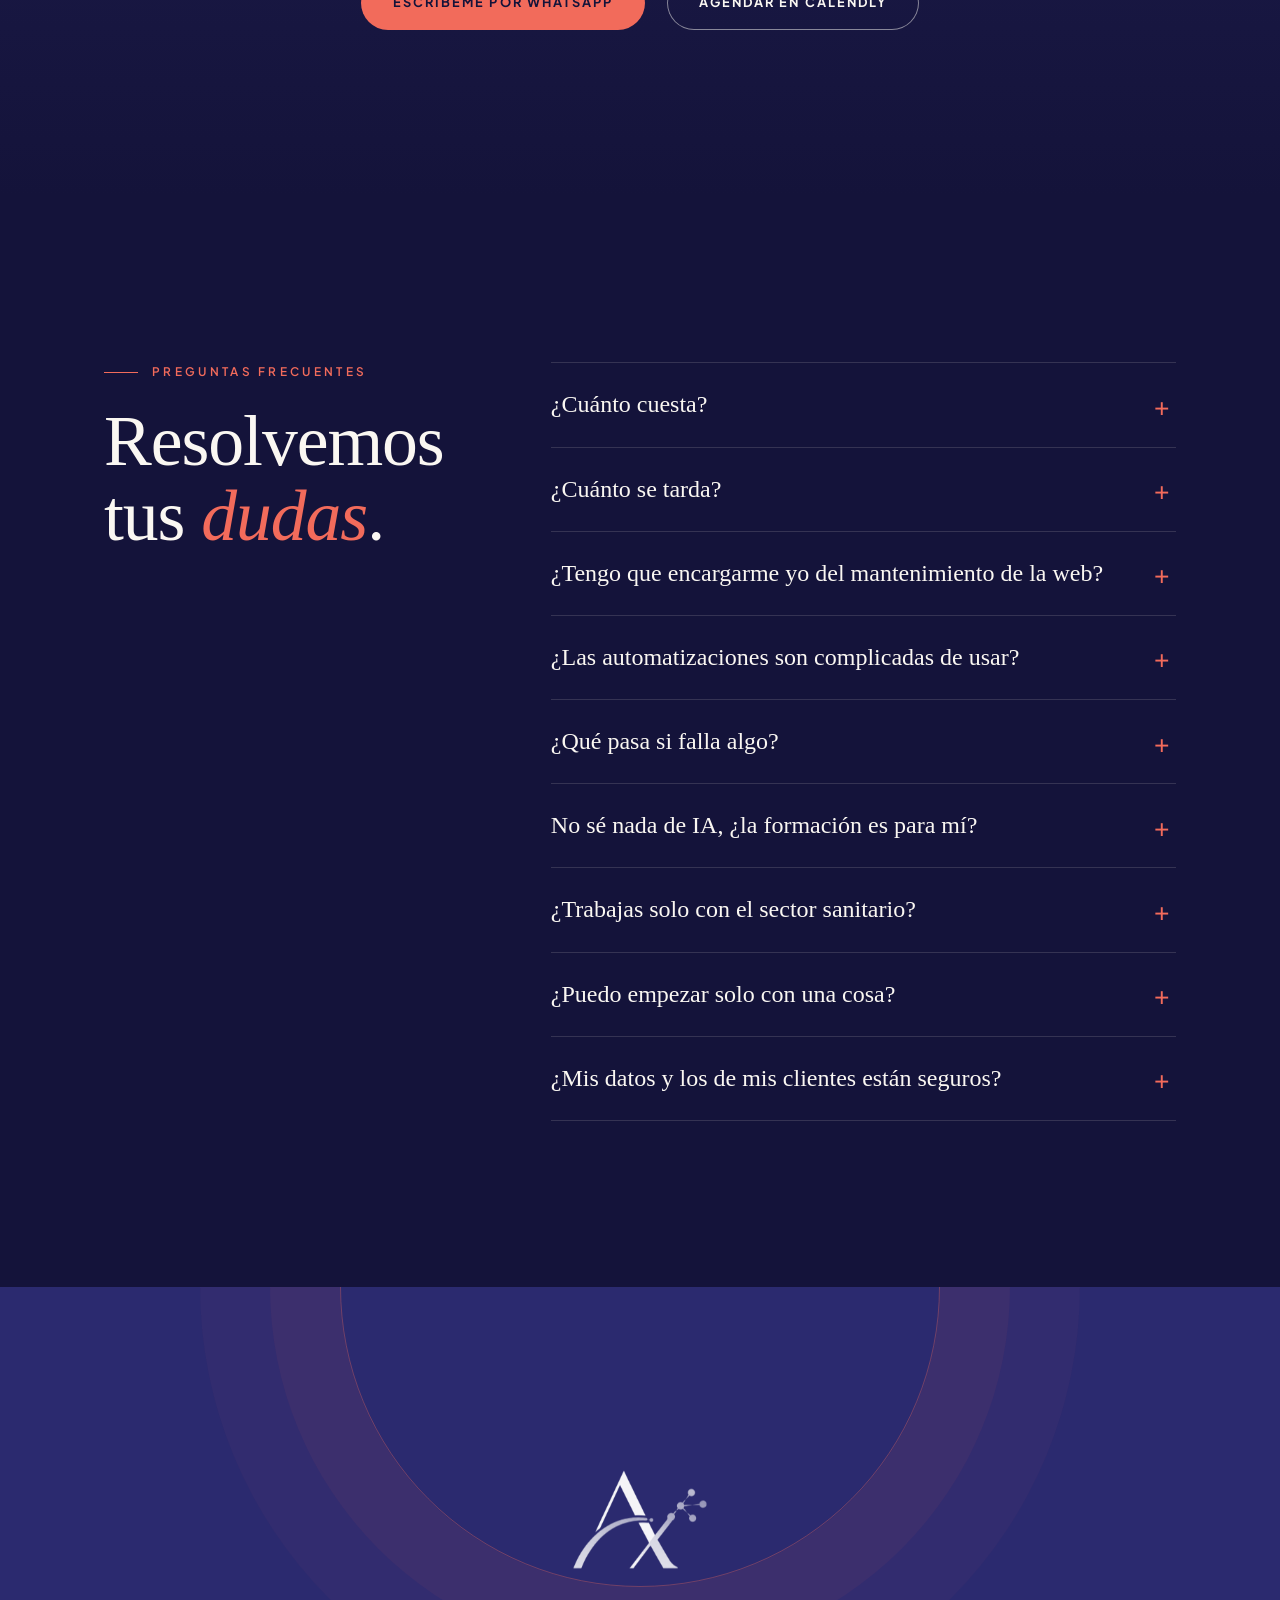
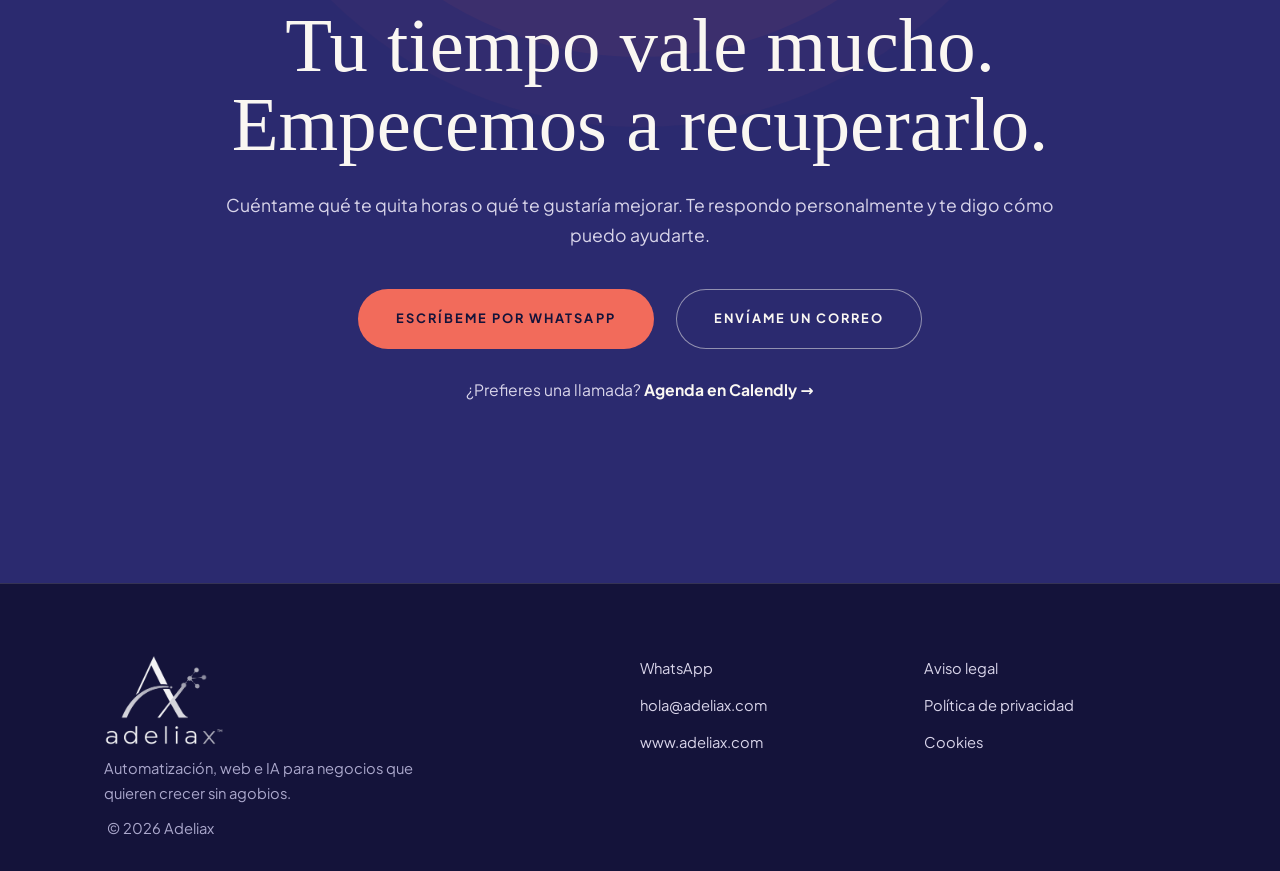
==== commit 144d103e: "Estructura editorial: portada a pantalla completa, pestañas de servicios, línea de tiempo y menú móv" ====
--- a/index.html
+++ b/index.html
@@ -61,21 +61,32 @@
   ]
 }
 </script>
-<link rel="preload" href="fonts/fraunces-latin.woff2" as="font" type="font/woff2" crossorigin>
+<link rel="preload" href="fonts/fraunces-normal-latin.woff2" as="font" type="font/woff2" crossorigin>
 <link rel="preload" href="fonts/plus-jakarta-sans-latin.woff2" as="font" type="font/woff2" crossorigin>
+<meta name="theme-color" content="#14133A">
 <link rel="icon" type="image/png" href="img/favicon.png">
 <link rel="stylesheet" href="style.css">
 <script>document.documentElement.classList.add("js");</script>
 </head>
 <body>
 
+<!-- PANTALLA DE ENTRADA -->
+<div class="loader" id="loader" aria-hidden="true">
+  <div class="loader__inner">
+    <span class="loader__word"><span>a</span><span>d</span><span>e</span><span>l</span><span>i</span><span>a</span><span class="loader__x">x</span></span>
+    <span class="loader__line"></span>
+    <span class="loader__place">Automatización · Web · IA</span>
+  </div>
+</div>
+
+<div class="grain" aria-hidden="true"></div>
+<div class="cursor" aria-hidden="true"><span class="cursor__dot"></span><span class="cursor__ring"></span></div>
 <div class="progress" aria-hidden="true"></div>
-<div class="cursor" aria-hidden="true"><span class="cursor__dot"></span><span class="cursor__ring"></span></div>
-
-<header class="nav">
+
+<header class="nav" id="nav">
   <div class="container nav__inner">
     <a class="logo" href="#inicio" aria-label="Adeliax, inicio">
-      <span class="logo-mark"><img src="img/logo-icono.png" alt="Adeliax" width="54" height="40"><span class="node n1"></span><span class="node n2"></span><span class="node n3"></span><span class="node n4"></span><span class="node n5"></span><span class="node n6"></span></span>
+      <span class="logo-mark"><img src="img/logo-icono-blanco.png" alt="Adeliax" width="54" height="40"><span class="node n1"></span><span class="node n2"></span><span class="node n3"></span><span class="node n4"></span><span class="node n5"></span><span class="node n6"></span></span>
       <span class="logo__text">adelia<em>x</em></span>
     </a>
     <nav class="nav__links" aria-label="Principal">
@@ -84,10 +95,21 @@
       <a href="#sobre">Sobre mí</a>
       <a href="#faq">Preguntas</a>
     </nav>
-    <a class="btn btn--small" data-wa href="#contacto">Hablemos</a>
+    <div class="nav__right">
+      <a class="btn btn--small magnetic" data-wa href="#contacto"><span>Hablemos</span></a>
+      <button class="burger" id="burger" type="button" aria-label="Abrir el menú" aria-expanded="false" aria-controls="mobileMenu"><span></span><span></span></button>
+    </div>
   </div>
 </header>
 
+<div class="mobile-menu" id="mobileMenu" hidden>
+  <a href="#servicios">Servicios</a>
+  <a href="#como-trabajo">Cómo trabajo</a>
+  <a href="#sobre">Sobre mí</a>
+  <a href="#faq">Preguntas</a>
+  <p class="mobile-menu__info"><a data-wa href="#contacto">WhatsApp</a> · <a data-mail href="#contacto">hola@adeliax.com</a></p>
+</div>
+
 <main id="inicio">
 
   <!-- Hilo que se dibuja con el scroll (decorativo) -->
@@ -95,194 +117,243 @@
 
   <!-- 1. PORTADA -->
   <section class="hero">
-    <div class="container hero__grid">
-      <div class="hero__text">
-        <span class="eyebrow">Automatización · Web · IA</span>
-        <h1 class="hero__title"><span class="line"><span>Tu negocio funcionando,</span></span> <span class="line hero__accent"><span>aunque tú no estés</span></span> <span class="line"><span>pendiente de todo.</span></span></h1>
-        <p class="hero__subtitle">Automatizo las tareas que te roban el día, creo webs que cuentan tu historia y te enseño a usar la IA sin tecnicismos. Tú te centras en tu negocio; lo demás funciona solo.</p>
-        <div class="cta-row">
-          <a class="btn magnetic" data-wa href="#contacto">Escríbeme por WhatsApp</a>
-          <a class="text-link" data-mail href="#contacto">Envíame un correo</a>
-        </div>
-        <p class="microcopy">Sin compromiso. Te respondo personalmente en menos de 24 h laborables.</p>
-      </div>
-      <div class="hero__visual">
-        <div class="hero__frame"><img class="hero__photo" data-parallax="-0.06" src="img/teresa-hero.jpg" alt="Teresa, fundadora de Adeliax" width="900" height="1197" fetchpriority="high"></div>
-      </div>
-    </div>
+    <div class="hero__media" data-parallax="0.18">
+      <img src="img/teresa-hero.jpg" alt="Teresa, fundadora de Adeliax" width="900" height="1197" fetchpriority="high">
+    </div>
+    <div class="hero__veil" aria-hidden="true"></div>
+
+    <div class="container hero__inner">
+      <div class="hero__content">
+        <p class="eyebrow hero__eyebrow">Automatización · Web · IA</p>
+        <h1 class="hero__title"><span class="hero__line"><span>Tu negocio funcionando,</span></span> <span class="hero__line"><span><em>aunque tú no estés</em></span></span> <span class="hero__line"><span>pendiente de todo.</span></span></h1>
+        <p class="hero__tagline">Automatizo las tareas que te roban el día, creo webs que cuentan tu historia y te enseño a usar la IA sin tecnicismos. Tú te centras en tu negocio; lo demás funciona solo.</p>
+        <div class="hero__ctas">
+          <a class="btn magnetic" data-wa href="#contacto"><span>Escríbeme por WhatsApp</span></a>
+          <a class="text-link u" data-mail href="#contacto">Envíame un correo</a>
+        </div>
+      </div>
+
+      <div class="hero__strip">
+        <div><small>Sin compromiso</small>Te respondo personalmente</div>
+        <div><small>Respuesta</small>En menos de 24 h laborables</div>
+        <div><small>Contacto</small><a class="u" data-mail href="#contacto">hola@adeliax.com</a></div>
+      </div>
+    </div>
+
+    <div class="badge-rotate" aria-hidden="true">
+      <svg viewBox="0 0 200 200">
+        <defs><path id="circ" d="M100,100 m-78,0 a78,78 0 1,1 156,0 a78,78 0 1,1 -156,0"/></defs>
+        <text><textPath href="#circ">AUTOMATIZACIÓN · WEB · IA · MÁS TIEMPO PARA TI · </textPath></text>
+      </svg>
+      <span>✦</span>
+    </div>
+
+    <a href="#te-suena" class="hero__scroll" aria-label="Bajar a la siguiente sección"><span></span></a>
   </section>
 
   <!-- Cinta en movimiento -->
   <div class="marquee" aria-hidden="true"><div class="marquee__track"><span>Automatización</span><b>✦</b><span>Webs que cuentan tu historia</span><b>✦</b><span>Formación en IA sin jerga</span><b>✦</b><span>Más tiempo para ti</span><b>✦</b><span>Automatización</span><b>✦</b><span>Webs que cuentan tu historia</span><b>✦</b><span>Formación en IA sin jerga</span><b>✦</b><span>Más tiempo para ti</span><b>✦</b></div></div>
 
-  <!-- 2. DOLORES -->
-  <section class="section">
+  <!-- 2. ¿TE SUENA? -->
+  <section id="te-suena" class="section">
     <div class="container">
-      <div class="section__head reveal">
-        <span class="eyebrow">¿Te suena?</span>
-        <h2>¿Tu negocio te quita más tiempo del que debería?</h2>
-        <p>Si te reconoces en alguna, no es falta de organización. Es que nadie te ha puesto las herramientas adecuadas.</p>
-      </div>
-      <div class="pains">
-        <article class="tilt pain reveal"><span class="pain__icon"><svg class="icon" viewBox="0 0 24 24" aria-hidden="true"><path d="M5 4h3l2 5-2.5 1.5a11 11 0 0 0 6 6L15 14l5 2v3a2 2 0 0 1-2 2A16 16 0 0 1 3 6a2 2 0 0 1 2-2z"/></svg></span><p><strong>Pierdes llamadas</strong> porque estás atendiendo a otro cliente, y ese cliente se va con la competencia.</p></article>
-        <article class="tilt pain reveal"><span class="pain__icon"><svg class="icon" viewBox="0 0 24 24" aria-hidden="true"><path d="M14 3H7a2 2 0 0 0-2 2v14a2 2 0 0 0 2 2h10a2 2 0 0 0 2-2V8z"/><path d="M14 3v5h5M9 13h6M9 17h4"/></svg></span><p><strong>Haces presupuestos a mano</strong>, uno a uno, a las diez de la noche.</p></article>
-        <article class="tilt pain reveal"><span class="pain__icon"><svg class="icon" viewBox="0 0 24 24" aria-hidden="true"><path d="M17 2l4 4-4 4"/><path d="M3 11V9a3 3 0 0 1 3-3h15"/><path d="M7 22l-4-4 4-4"/><path d="M21 13v2a3 3 0 0 1-3 3H3"/></svg></span><p><strong>Repites lo mismo cada día</strong>: confirmar citas, responder las mismas preguntas, mandar los mismos correos.</p></article>
-        <article class="tilt pain reveal"><span class="pain__icon"><svg class="icon" viewBox="0 0 24 24" aria-hidden="true"><circle cx="11" cy="11" r="7"/><path d="M20 20l-4-4"/></svg></span><p><strong>Tu web no aparece en Google</strong>, o está anticuada y no refleja lo que vales.</p></article>
-        <article class="tilt pain reveal"><span class="pain__icon"><svg class="icon" viewBox="0 0 24 24" aria-hidden="true"><path d="M11 3l1.9 5.1L18 10l-5.1 1.9L11 17l-1.9-5.1L4 10l5.1-1.9z"/><path d="M18.5 15l.8 1.7 1.7.8-1.7.8-.8 1.7-.8-1.7-1.7-.8 1.7-.8z"/></svg></span><p><strong>Oyes hablar de la IA a todas horas</strong>, pero no sabes por dónde empezar ni si es para ti.</p></article>
-        <article class="tilt pain reveal"><span class="pain__icon"><svg class="icon" viewBox="0 0 24 24" aria-hidden="true"><path d="M6 3h12M6 21h12"/><path d="M7 3c0 4.5 5 6 5 9s-5 4.5-5 9M17 3c0 4.5-5 6-5 9s5 4.5 5 9"/></svg></span><p><strong>Si tú paras, el negocio para.</strong> No hay vacaciones ni bajas que valgan.</p></article>
-      </div>
-      <p class="section__closing reveal">No tiene por qué ser así.</p>
+      <header class="section-head">
+        <p class="eyebrow reveal">¿Te suena?</p>
+        <h2 class="display split">¿Tu negocio te quita más tiempo del que <em>debería</em>?</h2>
+        <p class="section-head__sub reveal">Si te reconoces en alguna, no es falta de organización. Es que nadie te ha puesto las herramientas adecuadas.</p>
+      </header>
+      <div class="pillars">
+        <article class="pillar reveal"><span class="pillar__n">01</span><svg class="icon" viewBox="0 0 24 24" aria-hidden="true"><path d="M5 4h3l2 5-2.5 1.5a11 11 0 0 0 6 6L15 14l5 2v3a2 2 0 0 1-2 2A16 16 0 0 1 3 6a2 2 0 0 1 2-2z"/></svg><p><strong>Pierdes llamadas</strong> porque estás atendiendo a otro cliente, y ese cliente se va con la competencia.</p></article>
+        <article class="pillar reveal"><span class="pillar__n">02</span><svg class="icon" viewBox="0 0 24 24" aria-hidden="true"><path d="M14 3H7a2 2 0 0 0-2 2v14a2 2 0 0 0 2 2h10a2 2 0 0 0 2-2V8z"/><path d="M14 3v5h5M9 13h6M9 17h4"/></svg><p><strong>Haces presupuestos a mano</strong>, uno a uno, a las diez de la noche.</p></article>
+        <article class="pillar reveal"><span class="pillar__n">03</span><svg class="icon" viewBox="0 0 24 24" aria-hidden="true"><path d="M17 2l4 4-4 4"/><path d="M3 11V9a3 3 0 0 1 3-3h15"/><path d="M7 22l-4-4 4-4"/><path d="M21 13v2a3 3 0 0 1-3 3H3"/></svg><p><strong>Repites lo mismo cada día</strong>: confirmar citas, responder las mismas preguntas, mandar los mismos correos.</p></article>
+        <article class="pillar reveal"><span class="pillar__n">04</span><svg class="icon" viewBox="0 0 24 24" aria-hidden="true"><circle cx="11" cy="11" r="7"/><path d="M20 20l-4-4"/></svg><p><strong>Tu web no aparece en Google</strong>, o está anticuada y no refleja lo que vales.</p></article>
+        <article class="pillar reveal"><span class="pillar__n">05</span><svg class="icon" viewBox="0 0 24 24" aria-hidden="true"><path d="M11 3l1.9 5.1L18 10l-5.1 1.9L11 17l-1.9-5.1L4 10l5.1-1.9z"/><path d="M18.5 15l.8 1.7 1.7.8-1.7.8-.8 1.7-.8-1.7-1.7-.8 1.7-.8z"/></svg><p><strong>Oyes hablar de la IA a todas horas</strong>, pero no sabes por dónde empezar ni si es para ti.</p></article>
+        <article class="pillar reveal"><span class="pillar__n">06</span><svg class="icon" viewBox="0 0 24 24" aria-hidden="true"><path d="M6 3h12M6 21h12"/><path d="M7 3c0 4.5 5 6 5 9s-5 4.5-5 9M17 3c0 4.5-5 6-5 9s5 4.5 5 9"/></svg><p><strong>Si tú paras, el negocio para.</strong> No hay vacaciones ni bajas que valgan.</p></article>
+      </div>
+      <p class="closing reveal">No tiene por qué ser así.</p>
     </div>
   </section>
 
   <!-- 3. CALCULADORA DE TIEMPO PERDIDO (todo se calcula en el navegador: no se envía ni se guarda nada) -->
-  <section id="calculadora" class="section section--tint">
+  <section id="calculadora" class="section section--char">
     <div class="container">
       <div class="calc reveal" data-calc>
-        <h2>¿Cuánto tiempo se te va en lo repetitivo?</h2>
-
-        <div class="calc__field">
-          <div class="calc__label">
-            <label for="calc-tasks">Tareas repetitivas por semana</label>
-            <output id="calc-tasks-out" for="calc-tasks" aria-hidden="true">5</output>
-          </div>
-          <input class="range" type="range" id="calc-tasks" min="1" max="30" step="1" value="5">
-        </div>
-
-        <div class="calc__field">
-          <div class="calc__label">
-            <label for="calc-minutes">Minutos por tarea</label>
-            <output id="calc-minutes-out" for="calc-minutes" aria-hidden="true">20</output>
-          </div>
-          <input class="range" type="range" id="calc-minutes" min="5" max="120" step="5" value="20">
+        <p class="eyebrow">Haz la cuenta</p>
+        <h2 class="calc__title">¿Cuánto tiempo se te va en <em>lo repetitivo</em>?</h2>
+
+        <div class="calc__fields">
+          <div class="calc__field">
+            <div class="calc__label">
+              <label for="calc-tasks">Tareas repetitivas por semana</label>
+              <output id="calc-tasks-out" for="calc-tasks" aria-hidden="true">5</output>
+            </div>
+            <input class="range" type="range" id="calc-tasks" min="1" max="30" step="1" value="5">
+          </div>
+          <div class="calc__field">
+            <div class="calc__label">
+              <label for="calc-minutes">Minutos por tarea</label>
+              <output id="calc-minutes-out" for="calc-minutes" aria-hidden="true">20</output>
+            </div>
+            <input class="range" type="range" id="calc-minutes" min="5" max="120" step="5" value="20">
+          </div>
         </div>
 
         <div aria-live="polite" aria-atomic="true">
           <div class="calc__result" aria-hidden="true">
-            <p class="calc__stat"><span class="calc__num" data-out="week">1,7</span><span class="calc__unit">horas por semana</span></p>
-            <p class="calc__stat"><span class="calc__num" data-out="year">77</span><span class="calc__unit">horas al año</span></p>
-            <p class="calc__stat"><span class="calc__num" data-out="days">9,6</span><span class="calc__unit">jornadas de 8 horas</span></p>
+            <p class="stat"><b data-out="week">1,7</b><span>horas por semana</span></p>
+            <p class="stat"><b data-out="year">77</b><span>horas al año</span></p>
+            <p class="stat"><b data-out="days">9,6</b><span>jornadas de 8 horas</span></p>
           </div>
           <p class="sr-only" data-out="summary">Unas 1,7 horas por semana, 77 horas al año, el equivalente a 9,6 jornadas de 8 horas.</p>
         </div>
         <p class="calc__note">Cálculo orientativo sobre 46 semanas al año</p>
 
-        <p class="calc__closing">Es solo una cuenta aproximada, no una promesa de ahorro. Si quieres, me cuentas qué tareas son y vemos qué se puede hacer.</p>
-        <div class="center">
-          <a class="btn magnetic" data-wa data-calc-cta href="#contacto">Cuéntame tus tareas</a>
+        <div class="calc__foot">
+          <p class="calc__closing">Es solo una cuenta aproximada, no una promesa de ahorro. Si quieres, me cuentas qué tareas son y vemos qué se puede hacer.</p>
+          <a class="btn magnetic" data-wa data-calc-cta href="#contacto"><span>Cuéntame tus tareas</span></a>
         </div>
       </div>
     </div>
   </section>
 
   <!-- 4. SERVICIOS -->
-  <section id="servicios" class="section">
+  <section id="servicios" class="section section--light">
     <div class="container">
-      <div class="section__head reveal">
-        <span class="eyebrow">Servicios</span>
-        <h2>Tres formas de ayudarte.</h2>
-        <p>Un mismo objetivo: que tu negocio avance sin depender de ti a cada minuto.</p>
-      </div>
-      <div class="services">
-
-        <article class="tilt service reveal">
-          <div class="service__icon">
-            <svg viewBox="0 0 24 24" aria-hidden="true"><circle cx="12" cy="12" r="9"/><path d="M12 7v5l3 2"/></svg>
-          </div>
-          <span class="service__num">01</span>
-          <h3>Recupera tu tiempo</h3>
-          <p class="service__lead">Implanto sistemas que se encargan de las tareas repetitivas para que tu negocio no dependa de tu día a día.</p>
-          <ul class="checks">
-            <li>Atención de llamadas y mensajes, también fuera de horario.</li>
-            <li>Envío de presupuestos y seguimiento de los que no reciben respuesta.</li>
-            <li>Confirmación y recordatorio de citas.</li>
-            <li>Respuestas a las preguntas frecuentes de tus clientes.</li>
-            <li>Paso de datos entre tus herramientas (formularios, correo, hojas de cálculo, CRM).</li>
+      <header class="section-head">
+        <p class="eyebrow reveal">Servicios</p>
+        <h2 class="display split">Tres formas de <em>ayudarte</em>.</h2>
+        <p class="section-head__sub reveal">Un mismo objetivo: que tu negocio avance sin depender de ti a cada minuto.</p>
+      </header>
+
+      <div class="tabs reveal" data-tabs>
+        <div class="tabs__list" role="tablist" aria-label="Servicios">
+          <button class="is-active" role="tab" id="tab-1" aria-controls="panel-1" aria-selected="true" type="button"><i>01</i> Recupera tu tiempo</button>
+          <button role="tab" id="tab-2" aria-controls="panel-2" aria-selected="false" tabindex="-1" type="button"><i>02</i> Una web que cuenta tu historia</button>
+          <button role="tab" id="tab-3" aria-controls="panel-3" aria-selected="false" tabindex="-1" type="button"><i>03</i> Pierde el miedo a la IA</button>
+        </div>
+
+        <div class="tabs__panels">
+          <article class="panel is-active" role="tabpanel" id="panel-1" aria-labelledby="tab-1" tabindex="0">
+            <div class="panel__intro">
+              <div class="panel__icon"><svg viewBox="0 0 24 24" aria-hidden="true"><circle cx="12" cy="12" r="9"/><path d="M12 7v5l3 2"/></svg></div>
+              <h3>Recupera tu tiempo</h3>
+              <p class="panel__lead">Implanto sistemas que se encargan de las tareas repetitivas para que tu negocio no dependa de tu día a día.</p>
+              <p class="panel__result"><strong>Qué puedes esperar:</strong> horas libres cada semana, menos errores, clientes atendidos al momento y la tranquilidad de que el negocio sigue funcionando cuando tú no estás.</p>
+              <a class="link-arrow" data-wa data-wa-text="Hola Teresa, me interesa automatizar tareas de mi negocio." href="#contacto">Quiero recuperar mi tiempo <i>→</i></a>
+            </div>
+            <ul class="rows">
+              <li>Atención de llamadas y mensajes, también fuera de horario.</li>
+              <li>Envío de presupuestos y seguimiento de los que no reciben respuesta.</li>
+              <li>Confirmación y recordatorio de citas.</li>
+              <li>Respuestas a las preguntas frecuentes de tus clientes.</li>
+              <li>Paso de datos entre tus herramientas (formularios, correo, hojas de cálculo, CRM).</li>
+            </ul>
+          </article>
+
+          <article class="panel" role="tabpanel" id="panel-2" aria-labelledby="tab-2" tabindex="0">
+            <div class="panel__intro">
+              <div class="panel__icon"><svg viewBox="0 0 24 24" aria-hidden="true"><circle cx="11" cy="11" r="7"/><path d="M20 20l-4-4"/></svg></div>
+              <h3>Una web que cuenta tu historia</h3>
+              <p class="panel__lead">Tu negocio tiene una historia: cómo empezaste, qué te mueve, por qué haces las cosas como las haces. Es lo que te diferencia de los demás y lo que hace que un cliente se quede contigo, y casi nunca aparece en una web.</p>
+              <p class="panel__lead">Diseño landings que cuentan esa historia y que, además, son fáciles de encontrar y de usar. Tú no tienes que programar ni mantener nada.</p>
+              <p class="panel__result"><strong>Qué puedes esperar:</strong> una web con la que te identifiques, que se recuerde y que facilite que te escriban personas que ya saben quién eres.</p>
+              <a class="link-arrow" data-wa data-wa-text="Hola Teresa, me interesa una web para mi negocio." href="#contacto">Solicitar información <i>→</i></a>
+            </div>
+            <ul class="rows">
+              <li>Una historia a medida, con tus palabras y tu forma de ser, sin frases de plantilla.</li>
+              <li>Diseño propio, coherente con tu marca y pensado para el móvil, que es desde donde te buscan.</li>
+              <li>Preparada para buscadores desde el primer día (SEO básico y local).</li>
+              <li>Botones de contacto claros, para que quien te visite pueda escribirte en un momento.</li>
+              <li>Mantenimiento incluido o a demanda: de lo técnico me ocupo yo.</li>
+            </ul>
+          </article>
+
+          <article class="panel" role="tabpanel" id="panel-3" aria-labelledby="tab-3" tabindex="0">
+            <div class="panel__intro">
+              <div class="panel__icon"><svg viewBox="0 0 24 24" aria-hidden="true"><path d="M9 18h6M10 21h4"/><path d="M12 3a6 6 0 0 0-4 10.5c.7.7 1 1.5 1 2.5h6c0-1 .3-1.8 1-2.5A6 6 0 0 0 12 3z"/></svg></div>
+              <h3>Pierde el miedo a la IA</h3>
+              <p class="panel__lead">Formación adaptada a tu sector, sin conocimientos previos y sin jerga.</p>
+              <p class="panel__result"><strong>Qué puedes esperar:</strong> seguridad para usar la IA desde el día siguiente y criterio para saber qué te sirve y qué no.</p>
+              <a class="link-arrow" data-wa data-wa-text="Hola Teresa, me interesa la formación en IA." href="#contacto">Quiero aprender <i>→</i></a>
+            </div>
+            <ul class="rows">
+              <li>Sesiones prácticas con ejemplos de tu propio negocio.</li>
+              <li>Aprendes a usar la IA para redactar, organizar, analizar y ahorrar tiempo.</li>
+              <li>A tu ritmo: individual o para tu equipo.</li>
+              <li>Sales con casos reales ya funcionando, no con teoría.</li>
+            </ul>
+          </article>
+        </div>
+      </div>
+    </div>
+  </section>
+
+  <!-- 5. CÓMO TRABAJO -->
+  <section id="como-trabajo" class="section">
+    <div class="container how">
+      <div class="how__sticky">
+        <p class="eyebrow reveal">Cómo trabajo</p>
+        <h2 class="display split">Sencillo, claro y <em>a tu medida</em>.</h2>
+        <p class="how__closing reveal">Tú no tienes que saber de tecnología. Para eso estoy yo.</p>
+      </div>
+      <ol class="timeline" data-timeline>
+        <li class="timeline__line" aria-hidden="true"><span></span></li>
+        <li class="tl reveal"><span class="tl__n">Paso 1</span><h3>Hablamos</h3><p>Me cuentas tu negocio y qué te quita tiempo. Sin compromiso.</p></li>
+        <li class="tl reveal"><span class="tl__n">Paso 2</span><h3>Te propongo un plan</h3><p>Por escrito, con precio cerrado y plazos claros.</p></li>
+        <li class="tl reveal"><span class="tl__n">Paso 3</span><h3>Lo pongo en marcha</h3><p>Tú sigues con tu trabajo; yo me ocupo de todo.</p></li>
+        <li class="tl tl--now reveal"><span class="tl__n">Paso 4</span><h3>Te acompaño</h3><p>Te explico cómo funciona y sigo disponible para ajustes y dudas.</p></li>
+      </ol>
+    </div>
+  </section>
+
+  <!-- 6. SOBRE MÍ -->
+  <section id="sobre" class="section section--story">
+    <div class="container">
+      <figure class="quote reveal" aria-hidden="true">
+        <blockquote>De él aprendí que dedicarte a lo que te apasiona es de lo mejor que te puede pasar.</blockquote>
+      </figure>
+
+      <div class="about">
+        <div class="about__sticky">
+          <figure class="about__photo reveal-img" data-parallax="-0.05">
+            <img src="img/teresa-sentada.jpg" alt="Retrato de Teresa" width="1005" height="1351" loading="lazy">
+          </figure>
+          <div class="about__stats">
+            <p class="stat"><b><span class="sr-only">Más de </span><span aria-hidden="true">+</span><span data-count="15">15</span></b><span>años gestionando proyectos exigentes</span></p>
+          </div>
+        </div>
+
+        <div class="about__text">
+          <p class="eyebrow reveal">Sobre mí</p>
+          <h2 class="display split">Hola, soy <em>Teresa</em>.</h2>
+          <div class="reveal">
+            <p class="lead">Vengo de una familia de sanitarios: médicos, farmacéuticos y químicos, como yo.</p>
+            <p>Mi abuelo fue médico rural en un pueblo de Sevilla. Le gustaba tanto su trabajo que se pasó casi toda la vida atendiendo a sus pacientes, de día, de noche o en festivo. Decía que él nunca había trabajado, porque lo que hacía era lo que más le gustaba en el mundo.</p>
+            <p>De él aprendí que dedicarte a lo que te apasiona es de lo mejor que te puede pasar.</p>
+          </div>
+          <div class="reveal">
+            <p>Yo he pasado muchos años en investigación y dirigiendo proyectos. Allí me di cuenta de cuánto tiempo se nos va en tareas repetitivas que nadie disfruta, y de lo mucho que importa cuidar a las personas con las que trabajas.</p>
+            <p>Por eso creé Adeliax: para ayudarte a quitarte de encima esas tareas y que tengas más tiempo para lo que de verdad te importa.</p>
+            <p>Y cuando me toca ser creativa, hago landings que cuentan tu historia, no solo lo que vendes. Porque todos tenemos una historia que nos hace distintos y nos acerca a la gente que nos elige.</p>
+          </div>
+          <ul class="trust reveal">
+            <li><strong>+ de 15 años</strong> gestionando proyectos exigentes y de innovación.</li>
+            <li><strong>Método:</strong> analizo antes de proponer y mido lo que implanto.</li>
+            <li><strong>Trato directo:</strong> hablas siempre conmigo, no con un call center.</li>
+            <li><strong>Rigor y confidencialidad:</strong> estoy acostumbrada a trabajar con información sensible.</li>
           </ul>
-          <p class="service__result"><strong>Qué puedes esperar:</strong> horas libres cada semana, menos errores, clientes atendidos al momento y la tranquilidad de que el negocio sigue funcionando cuando tú no estás.</p>
-          <a class="link-arrow" data-wa data-wa-text="Hola Teresa, me interesa automatizar tareas de mi negocio." href="#contacto">Quiero recuperar mi tiempo →</a>
-        </article>
-
-        <article class="tilt service service--featured reveal">
-          <div class="service__icon">
-            <svg viewBox="0 0 24 24" aria-hidden="true"><circle cx="11" cy="11" r="7"/><path d="M20 20l-4-4"/></svg>
-          </div>
-          <span class="service__num">02</span>
-          <h3>Una web que cuenta tu historia</h3>
-          <p class="service__lead">Tu negocio tiene una historia: cómo empezaste, qué te mueve, por qué haces las cosas como las haces. Es lo que te diferencia de los demás y lo que hace que un cliente se quede contigo, y casi nunca aparece en una web.</p>
-          <p class="service__lead">Diseño landings que cuentan esa historia y que, además, son fáciles de encontrar y de usar. Tú no tienes que programar ni mantener nada.</p>
-          <ul class="checks">
-            <li>Una historia a medida, con tus palabras y tu forma de ser, sin frases de plantilla.</li>
-            <li>Diseño propio, coherente con tu marca y pensado para el móvil, que es desde donde te buscan.</li>
-            <li>Preparada para buscadores desde el primer día (SEO básico y local).</li>
-            <li>Botones de contacto claros, para que quien te visite pueda escribirte en un momento.</li>
-            <li>Mantenimiento incluido o a demanda: de lo técnico me ocupo yo.</li>
-          </ul>
-          <p class="service__result"><strong>Qué puedes esperar:</strong> una web con la que te identifiques, que se recuerde y que facilite que te escriban personas que ya saben quién eres.</p>
-          <a class="link-arrow" data-wa data-wa-text="Hola Teresa, me interesa una web para mi negocio." href="#contacto">Solicitar información →</a>
-        </article>
-
-        <article class="tilt service reveal">
-          <div class="service__icon">
-            <svg viewBox="0 0 24 24" aria-hidden="true"><path d="M9 18h6M10 21h4"/><path d="M12 3a6 6 0 0 0-4 10.5c.7.7 1 1.5 1 2.5h6c0-1 .3-1.8 1-2.5A6 6 0 0 0 12 3z"/></svg>
-          </div>
-          <span class="service__num">03</span>
-          <h3>Pierde el miedo a la IA</h3>
-          <p class="service__lead">Formación adaptada a tu sector, sin conocimientos previos y sin jerga.</p>
-          <ul class="checks">
-            <li>Sesiones prácticas con ejemplos de tu propio negocio.</li>
-            <li>Aprendes a usar la IA para redactar, organizar, analizar y ahorrar tiempo.</li>
-            <li>A tu ritmo: individual o para tu equipo.</li>
-            <li>Sales con casos reales ya funcionando, no con teoría.</li>
-          </ul>
-          <p class="service__result"><strong>Qué puedes esperar:</strong> seguridad para usar la IA desde el día siguiente y criterio para saber qué te sirve y qué no.</p>
-          <a class="link-arrow" data-wa data-wa-text="Hola Teresa, me interesa la formación en IA." href="#contacto">Quiero aprender →</a>
-        </article>
-
-      </div>
-    </div>
-  </section>
-
-  <!-- 5. CÓMO TRABAJO -->
-  <section id="como-trabajo" class="section section--tint">
-    <div class="container">
-      <div class="section__head reveal">
-        <span class="eyebrow">Cómo trabajo</span>
-        <h2>Sencillo, claro y a tu medida.</h2>
-      </div>
-      <ol class="steps draw-on">
-        <li class="step reveal"><span class="step__num">1</span><h3>Hablamos</h3><p>Me cuentas tu negocio y qué te quita tiempo. Sin compromiso.</p></li>
-        <li class="step reveal"><span class="step__num">2</span><h3>Te propongo un plan</h3><p>Por escrito, con precio cerrado y plazos claros.</p></li>
-        <li class="step reveal"><span class="step__num">3</span><h3>Lo pongo en marcha</h3><p>Tú sigues con tu trabajo; yo me ocupo de todo.</p></li>
-        <li class="step reveal"><span class="step__num">4</span><h3>Te acompaño</h3><p>Te explico cómo funciona y sigo disponible para ajustes y dudas.</p></li>
-      </ol>
-      <p class="section__closing reveal">Tú no tienes que saber de tecnología. Para eso estoy yo.</p>
-    </div>
-  </section>
-
-  <!-- 6. SOBRE MÍ -->
-  <section id="sobre" class="section">
-    <div class="container about">
-      <div class="about__visual reveal">
-        <div class="reveal-img"><img class="about__photo" src="img/teresa-sentada.jpg" alt="Retrato de Teresa" width="1005" height="1351" loading="lazy"></div>
-        <div class="badge"><strong><span class="sr-only">Más de </span><span aria-hidden="true">+</span><span data-count="15">15</span></strong><span>años gestionando proyectos exigentes</span></div>
-      </div>
-      <div class="about__text reveal">
-        <span class="eyebrow">Sobre mí</span>
-        <h2>Hola, soy Teresa.</h2>
-        <p>Vengo de una familia de sanitarios: médicos, farmacéuticos y químicos, como yo.</p>
-        <p>Mi abuelo fue médico rural en un pueblo de Sevilla. Le gustaba tanto su trabajo que se pasó casi toda la vida atendiendo a sus pacientes, de día, de noche o en festivo. Decía que él nunca había trabajado, porque lo que hacía era lo que más le gustaba en el mundo.</p>
-        <p>De él aprendí que dedicarte a lo que te apasiona es de lo mejor que te puede pasar.</p>
-        <p>Yo he pasado muchos años en investigación y dirigiendo proyectos. Allí me di cuenta de cuánto tiempo se nos va en tareas repetitivas que nadie disfruta, y de lo mucho que importa cuidar a las personas con las que trabajas.</p>
-        <p>Por eso creé Adeliax: para ayudarte a quitarte de encima esas tareas y que tengas más tiempo para lo que de verdad te importa.</p>
-        <p>Y cuando me toca ser creativa, hago landings que cuentan tu historia, no solo lo que vendes. Porque todos tenemos una historia que nos hace distintos y nos acerca a la gente que nos elige.</p>
-        <p>Fuera del trabajo, lo mío es la música. Toco el saxofón y el piano, y por si te apetece, aquí tienes un teclado para que toques un ratito.</p>
-
-        <div class="piano-wrap">
-          <p class="piano-wrap__label" id="piano-label">Prueba las teclas</p>
-          <p class="sr-only" id="piano-help">Pulsa Intro o Espacio para tocar la nota enfocada y usa las flechas para cambiar de tecla. Con el teclado del ordenador: A, S, D, F, G, H, J, K, L y Ñ para las teclas blancas; W, E, T, Y, U, O y P para las negras.</p>
-          <div class="piano" role="group" aria-label="Teclado de piano" aria-describedby="piano-help" data-piano>
-            <div class="piano__keys">
+          <p class="signature reveal">Teresa García-Donas Jiménez</p>
+          <p class="about__linkedin reveal"><a class="link-arrow" href="https://www.linkedin.com/in/teresa-garcía-donas-jiménez" target="_blank" rel="noopener">Ver mi perfil en LinkedIn <i>→</i></a></p>
+        </div>
+      </div>
+
+      <!-- Teclado de piano -->
+      <div class="piano-block reveal">
+        <p class="piano-block__intro">Fuera del trabajo, lo mío es la música. Toco el saxofón y el piano, y por si te apetece, aquí tienes un teclado para que toques un ratito.</p>
+        <p class="piano-block__hint" id="piano-label">Prueba las teclas</p>
+        <p class="sr-only" id="piano-help">Pulsa Intro o Espacio para tocar la nota enfocada y usa las flechas para cambiar de tecla. Con el teclado del ordenador: A, S, D, F, G, H, J, K, L y Ñ para las teclas blancas; W, E, T, Y, U, O y P para las negras.</p>
+        <div class="piano" role="group" aria-label="Teclado de piano" aria-describedby="piano-help" data-piano>
+          <div class="piano__keys">
             <button type="button" class="key key--white" data-freq="261.63" data-key="a" aria-label="Do"><span class="key__hint" aria-hidden="true">A</span></button>
             <button type="button" class="key key--black" data-freq="277.18" data-key="w" aria-label="Do sostenido" style="--pos:1"><span class="key__hint" aria-hidden="true">W</span></button>
             <button type="button" class="key key--white" data-freq="293.66" data-key="s" aria-label="Re"><span class="key__hint" aria-hidden="true">S</span></button>
@@ -300,34 +371,24 @@
             <button type="button" class="key key--white key--extra" data-freq="587.33" data-key="l" aria-label="Re agudo"><span class="key__hint" aria-hidden="true">L</span></button>
             <button type="button" class="key key--black key--extra" data-freq="622.25" data-key="p" aria-label="Re sostenido agudo" style="--pos:9"><span class="key__hint" aria-hidden="true">P</span></button>
             <button type="button" class="key key--white key--extra" data-freq="659.25" data-key="ñ" aria-label="Mi agudo"><span class="key__hint" aria-hidden="true">Ñ</span></button>
-            </div>
-          </div>
-        </div>
-
-        <p class="about__invite">¿Te apetece que hablemos? Tú decides.</p>
-        <div class="cta-row">
-          <a class="btn magnetic" data-wa href="#contacto">Escríbeme por WhatsApp</a>
-          <a class="btn magnetic btn--ghost" data-calendly href="#contacto" target="_blank" rel="noopener">Agendar en Calendly</a>
-        </div>
-        <p class="signature">Teresa García-Donas Jiménez</p>
-        <p class="about__linkedin"><a href="https://www.linkedin.com/in/teresa-garcía-donas-jiménez" target="_blank" rel="noopener">Ver mi perfil en LinkedIn →</a></p>
-      </div>
-      <ul class="trust reveal">
-        <li><strong>+ de 15 años</strong> gestionando proyectos exigentes y de innovación.</li>
-        <li><strong>Método:</strong> analizo antes de proponer y mido lo que implanto.</li>
-        <li><strong>Trato directo:</strong> hablas siempre conmigo, no con un call center.</li>
-        <li><strong>Rigor y confidencialidad:</strong> estoy acostumbrada a trabajar con información sensible.</li>
-      </ul>
+          </div>
+        </div>
+        <p class="piano-block__invite">¿Te apetece que hablemos? Tú decides.</p>
+        <div class="cta-row cta-row--center">
+          <a class="btn magnetic" data-wa href="#contacto"><span>Escríbeme por WhatsApp</span></a>
+          <a class="btn btn--ghost magnetic" data-calendly href="#contacto" target="_blank" rel="noopener"><span>Agendar en Calendly</span></a>
+        </div>
+      </div>
     </div>
   </section>
 
   <!-- 7. PREGUNTAS FRECUENTES -->
-  <section id="faq" class="section section--tint">
-    <div class="container container--narrow">
-      <div class="section__head reveal">
-        <span class="eyebrow">Preguntas frecuentes</span>
-        <h2>Resolvemos tus dudas.</h2>
-      </div>
+  <section id="faq" class="section">
+    <div class="container faq-layout">
+      <header class="section-head">
+        <p class="eyebrow reveal">Preguntas frecuentes</p>
+        <h2 class="display split">Resolvemos tus <em>dudas</em>.</h2>
+      </header>
       <div class="faq reveal">
         <details><summary>¿Cuánto cuesta?</summary><p>Depende de lo que necesites. Cada negocio es distinto, así que primero escucho tu caso y luego te doy un presupuesto cerrado y por escrito, sin sorpresas. La primera conversación es gratuita.</p></details>
         <details><summary>¿Cuánto se tarda?</summary><p>Una automatización sencilla puede estar lista en pocos días. Una web completa suele llevar entre 2 y 4 semanas, según el contenido. Siempre te doy los plazos por adelantado.</p></details>
@@ -344,15 +405,15 @@
 
   <!-- 8. FRANJA FINAL DE CONTACTO -->
   <section id="contacto" class="final">
-    <div class="container final__inner reveal">
-      <span class="logo-mark logo-mark--big"><img src="img/logo-icono-blanco.png" alt="Adeliax" width="160" height="120" loading="lazy"><span class="node n1"></span><span class="node n2"></span><span class="node n3"></span><span class="node n4"></span><span class="node n5"></span><span class="node n6"></span></span>
-      <h2>Tu tiempo vale mucho. Empecemos a recuperarlo.</h2>
-      <p>Cuéntame qué te quita horas o qué te gustaría mejorar. Te respondo personalmente y te digo cómo puedo ayudarte.</p>
-      <div class="cta-row cta-row--center">
-        <a class="btn magnetic btn--large" data-wa href="#contacto">Escríbeme por WhatsApp</a>
-        <a class="btn magnetic btn--outline-light btn--large" data-mail href="#contacto">Envíame un correo</a>
-      </div>
-      <p class="final__alt">¿Prefieres una llamada? <a data-calendly href="#contacto" target="_blank" rel="noopener">Agenda en Calendly →</a></p>
+    <div class="container final__inner">
+      <span class="logo-mark logo-mark--big reveal"><img src="img/logo-icono-blanco.png" alt="Adeliax" width="160" height="120" loading="lazy"><span class="node n1"></span><span class="node n2"></span><span class="node n3"></span><span class="node n4"></span><span class="node n5"></span><span class="node n6"></span></span>
+      <h2 class="final__title split">Tu tiempo vale mucho. <em>Empecemos a recuperarlo.</em></h2>
+      <p class="reveal">Cuéntame qué te quita horas o qué te gustaría mejorar. Te respondo personalmente y te digo cómo puedo ayudarte.</p>
+      <div class="cta-row cta-row--center reveal">
+        <a class="btn btn--large magnetic" data-wa href="#contacto"><span>Escríbeme por WhatsApp</span></a>
+        <a class="btn btn--ghost btn--large magnetic" data-mail href="#contacto"><span>Envíame un correo</span></a>
+      </div>
+      <p class="final__alt reveal">¿Prefieres una llamada? <a class="u" data-calendly href="#contacto" target="_blank" rel="noopener">Agenda en Calendly →</a></p>
     </div>
   </section>
 </main>
@@ -361,7 +422,7 @@
 <footer class="footer">
   <div class="container footer__inner">
     <div>
-      <img class="footer__logo" src="img/logo.png" alt="Adeliax" width="130" height="100" loading="lazy">
+      <img class="footer__logo" src="img/logo-blanco.png" alt="Adeliax" width="130" height="100" loading="lazy">
       <p>Automatización, web e IA para negocios que quieren crecer sin agobios.</p>
     </div>
     <div class="footer__links">
--- a/style.css
+++ b/style.css
@@ -1,10 +1,21 @@
+/* =========================================================
+   Adeliax · estilo editorial oscuro (índigo, crema y coral)
+   ========================================================= */
+
 /* ── Fuentes (alojadas en local) ── */
 @font-face {
   font-family: "Fraunces";
   font-style: normal;
-  font-weight: 500 600;
+  font-weight: 300 600;
   font-display: swap;
-  src: url("fonts/fraunces-latin.woff2") format("woff2");
+  src: url("fonts/fraunces-normal-latin.woff2") format("woff2");
+}
+@font-face {
+  font-family: "Fraunces";
+  font-style: italic;
+  font-weight: 300 600;
+  font-display: swap;
+  src: url("fonts/fraunces-italic-latin.woff2") format("woff2");
 }
 @font-face {
   font-family: "Plus Jakarta Sans";
@@ -22,904 +33,960 @@
 }
 
 :root {
-  --bg: #FAF7F2;
-  --bg-tint: #F3EDE3;
-  --surface: #FFFFFF;
+  --ink: #14133A;          /* fondo principal (índigo casi negro) */
+  --char: #1C1B4A;         /* fondo alterno */
+  --char-2: #24235A;
   --indigo: #2B2A6F;
-  --indigo-deep: #1F1E55;
-  --indigo-soft: #D9D8EC;
-  --text: #55556E;
-  --coral: #F26B5B;          /* botones, líneas y detalles */
-  --coral-hover: #F48A7D;
-  --coral-strong: #D9503F;   /* texto grande en coral (3,5:1 o más) */
-  --coral-text: #B83C2C;     /* texto pequeño y enlaces en coral (4,8:1 o más) */
-  --coral-soft: #FBE3DE;
-  --border: #E6DED1;
+  --cream: #FAF7F2;
+  --cream-2: #D9D5EA;      /* texto normal sobre oscuro */
+  --muted: #ABA8CC;        /* texto secundario sobre oscuro */
+  --coral: #F26B5B;
+  --coral-2: #F48A7D;
+  --coral-text: #B83C2C;   /* coral para texto sobre fondo claro */
+  --text-light: #55556E;   /* texto normal sobre fondo claro */
+  --line: rgba(250, 247, 242, .14);
+  --line-dark: rgba(20, 19, 58, .14);
+  --serif: "Fraunces", Georgia, "Times New Roman", serif;
+  --sans: "Plus Jakarta Sans", system-ui, -apple-system, "Segoe UI", Roboto, Arial, sans-serif;
+  --ease: cubic-bezier(.22, 1, .36, 1);
   --radius: 16px;
-  --shadow: 0 6px 20px -12px rgba(43, 42, 111, 0.18);
-  --shadow-lg: 0 14px 34px -18px rgba(43, 42, 111, 0.24);
-  --font-serif: "Fraunces", Georgia, "Times New Roman", serif;
-  --font-sans: "Plus Jakarta Sans", system-ui, -apple-system, "Segoe UI", Roboto, Arial, sans-serif;
-}
-
-* { box-sizing: border-box; margin: 0; padding: 0; }
-
-html { scroll-behavior: smooth; scroll-padding-top: 80px; }
-
+}
+
+*, *::before, *::after { box-sizing: border-box; margin: 0; padding: 0; }
+html { scroll-behavior: smooth; scroll-padding-top: 90px; -webkit-text-size-adjust: 100%; }
 body {
-  font-family: var(--font-sans);
-  background: var(--bg);
-  color: var(--text);
-  line-height: 1.65;
+  background: var(--ink);
+  color: var(--cream-2);
+  font-family: var(--sans);
+  font-size: 16px;
+  line-height: 1.7;
+  overflow-x: hidden;
   -webkit-font-smoothing: antialiased;
 }
-
-img { max-width: 100%; display: block; }
-
-.container {
-  max-width: 1120px;
-  margin: 0 auto;
-  padding: 0 24px;
-}
-
-.container--narrow { max-width: 780px; }
-
-h1, h2, h3 {
-  font-family: var(--font-serif);
-  font-weight: 600;
-  color: var(--indigo);
-  letter-spacing: -0.01em;
-  line-height: 1.2;
-}
-h3 { font-weight: 500; }
-
-strong { color: var(--indigo); }
-
-:focus-visible {
-  outline: 3px solid var(--indigo);
-  outline-offset: 3px;
-  border-radius: 4px;
-}
+body.is-loading { overflow: hidden; }
+img { display: block; max-width: 100%; }
+a { color: inherit; }
+button { font: inherit; color: inherit; background: none; border: 0; cursor: pointer; }
+::selection { background: var(--coral); color: var(--ink); }
+strong { color: var(--cream); font-weight: 600; }
+
+:focus-visible { outline: 2px solid var(--coral); outline-offset: 4px; border-radius: 4px; }
 
 .sr-only {
-  position: absolute;
-  width: 1px;
-  height: 1px;
-  padding: 0;
-  margin: -1px;
-  overflow: hidden;
-  clip: rect(0, 0, 0, 0);
-  white-space: nowrap;
-  border: 0;
-}
-
-/* ── Navegación ── */
-.nav {
-  position: sticky;
-  top: 0;
-  background: rgba(250, 247, 242, 0.94);
-  backdrop-filter: blur(8px);
-  border-bottom: 1px solid var(--border);
-  z-index: 20;
-}
-
-.nav__inner {
-  display: flex;
-  justify-content: space-between;
-  align-items: center;
-  height: 68px;
-  gap: 16px;
-}
-
-.logo {
+  position: absolute; width: 1px; height: 1px; padding: 0; margin: -1px;
+  overflow: hidden; clip: rect(0, 0, 0, 0); white-space: nowrap; border: 0;
+}
+
+.container { max-width: 1120px; margin: 0 auto; padding: 0 24px; }
+
+/* ── Utilidades ── */
+.section { position: relative; padding: clamp(90px, 13vw, 170px) 0; }
+.section--char { background: var(--char); }
+.section--light { background: var(--cream); color: var(--text-light); }
+.section--story { background: linear-gradient(180deg, var(--ink), var(--char) 18%, var(--char) 82%, var(--ink)); }
+
+.eyebrow {
   display: flex;
   align-items: center;
-  gap: 8px;
-  text-decoration: none;
-}
-.logo img { height: 40px; width: auto; }
-.logo__text {
-  font-family: "Montserrat", sans-serif;
-  font-weight: 400;
-  font-size: 1.35rem;
-  letter-spacing: 0.14em;
-  color: #121833;
-}
-.logo__text em { font-style: normal; color: #7b5ce0; }
-
-.nav__links a {
-  color: var(--text);
-  text-decoration: none;
-  margin: 0 14px;
-  font-size: 0.95rem;
-  font-weight: 500;
-  transition: color 0.2s ease;
-}
-.nav__links a:hover { color: var(--indigo); text-decoration: underline; text-underline-offset: 4px; }
+  gap: 14px;
+  font-size: .74rem;
+  font-weight: 600;
+  letter-spacing: .28em;
+  text-transform: uppercase;
+  color: var(--coral);
+  margin-bottom: 22px;
+}
+.eyebrow::before { content: ""; width: 34px; height: 1px; background: currentColor; }
+.section--light .eyebrow { color: var(--coral-text); }
+
+h1, h2, h3 { font-family: var(--serif); color: var(--cream); font-weight: 400; }
+.section--light h2, .section--light h3 { color: var(--indigo); }
+.display {
+  font-family: var(--serif);
+  font-weight: 300;
+  font-size: clamp(2.3rem, 5.6vw, 4.6rem);
+  line-height: 1.04;
+  letter-spacing: -.015em;
+}
+h1 em, h2 em, .display em { font-style: italic; color: var(--coral); }
+.section--light .display em { color: var(--coral-text); }
+
+.lead {
+  font-family: var(--serif);
+  font-size: clamp(1.3rem, 2vw, 1.6rem);
+  line-height: 1.45;
+  color: var(--cream);
+}
+
+.section-head { max-width: 820px; margin-bottom: clamp(50px, 7vw, 90px); }
+.section-head__sub { color: var(--muted); max-width: 560px; margin-top: 24px; font-size: 1.08rem; }
+.section--light .section-head__sub { color: var(--text-light); }
+
+/* Subrayado que se dibuja */
+.u { text-decoration: none; background: linear-gradient(currentColor, currentColor) 0 100% / 0 1px no-repeat; transition: background-size .5s var(--ease); }
+.u:hover { background-size: 100% 1px; }
 
 /* ── Botones ── */
 .btn {
+  position: relative;
   display: inline-flex;
   align-items: center;
   justify-content: center;
-  gap: 8px;
-  min-height: 48px;
+  gap: 10px;
+  min-height: 52px;
+  padding: 16px 32px;
+  border-radius: 999px;
   background: var(--coral);
-  color: var(--indigo-deep);
+  color: var(--ink);
+  font-weight: 700;
+  font-size: .8rem;
+  letter-spacing: .16em;
+  text-transform: uppercase;
   text-decoration: none;
-  padding: 13px 26px;
-  border-radius: 999px;
-  font-family: inherit;
-  font-weight: 700;
-  font-size: 1rem;
-  border: 2px solid transparent;
-  cursor: pointer;
-  transition: background 0.2s ease, transform 0.2s ease, box-shadow 0.2s ease;
-  box-shadow: var(--shadow);
-}
-.btn:hover { background: var(--coral-hover); transform: translateY(-2px); }
-
-.btn--small { padding: 8px 20px; min-height: 44px; font-size: 0.92rem; }
-.btn--large { padding: 16px 32px; font-size: 1.05rem; }
-
-.btn--ghost {
-  background: transparent;
-  color: var(--indigo);
-  border-color: var(--indigo);
-  box-shadow: none;
-}
-.btn--ghost:hover { background: var(--indigo); color: var(--bg); }
-
-.btn--outline-light {
-  background: transparent;
-  color: var(--bg);
-  border-color: var(--bg);
-  box-shadow: none;
-}
-.btn--outline-light:hover { background: var(--bg); color: var(--indigo); }
+  overflow: hidden;
+  isolation: isolate;
+  white-space: nowrap;
+  transition: color .45s var(--ease), transform .35s var(--ease);
+}
+.btn::before {
+  content: "";
+  position: absolute;
+  inset: 0;
+  z-index: -1;
+  border-radius: inherit;
+  background: var(--cream);
+  transform: translateY(101%);
+  transition: transform .55s var(--ease);
+}
+.btn:hover::before { transform: translateY(0); }
+.btn--ghost { background: transparent; color: var(--cream); box-shadow: inset 0 0 0 1px rgba(250, 247, 242, .5); }
+.btn--ghost:hover { color: var(--ink); }
+.btn--small { min-height: 44px; padding: 10px 22px; font-size: .7rem; }
+.btn--large { padding: 19px 38px; }
 
 .cta-row { display: flex; flex-wrap: wrap; align-items: center; gap: 14px 22px; }
 .cta-row--center { justify-content: center; }
 
-.text-link {
-  color: var(--indigo);
-  font-weight: 600;
-  text-decoration: underline;
-  text-decoration-color: var(--coral);
-  text-decoration-thickness: 2px;
-  text-underline-offset: 5px;
-  padding: 10px 0;
-}
-.text-link:hover { color: var(--coral-text); }
-
-.microcopy { font-size: 0.88rem; color: var(--text); margin-top: 14px; }
-
-.eyebrow {
+.text-link { color: var(--cream); font-weight: 600; padding: 10px 0; }
+
+.link-arrow {
   display: inline-flex;
   align-items: center;
-  gap: 10px;
-  font-size: 0.8rem;
+  gap: 12px;
+  padding: 8px 0;
+  font-size: .78rem;
   font-weight: 700;
-  letter-spacing: 0.08em;
+  letter-spacing: .18em;
   text-transform: uppercase;
-  color: var(--coral-text);
-  margin-bottom: 16px;
-}
-.eyebrow::before {
+  color: var(--coral);
+  text-decoration: none;
+}
+.link-arrow i { font-style: normal; transition: transform .4s var(--ease); }
+.link-arrow:hover i { transform: translateX(8px); }
+.section--light .link-arrow { color: var(--coral-text); }
+
+/* ── Pantalla de entrada ── */
+.loader {
+  position: fixed;
+  inset: 0;
+  z-index: 1000;
+  display: grid;
+  place-items: center;
+  background: var(--ink);
+  clip-path: inset(0 0 0 0);
+  transition: clip-path 1.1s var(--ease) .1s;
+}
+.loader { display: none; }
+.js .loader { display: grid; }
+.loader.is-done { clip-path: inset(0 0 100% 0); }
+.js .loader.is-gone { display: none; }
+.loader__inner { display: flex; flex-direction: column; align-items: center; text-align: center; }
+.loader__word {
+  display: flex;
+  overflow: hidden;
+  padding: 0 .08em .1em;
+  font-family: "Montserrat", sans-serif;
+  font-size: clamp(3.4rem, 12vw, 7.5rem);
+  letter-spacing: .14em;
+  line-height: 1;
+  color: var(--cream);
+}
+.loader__word span { display: inline-block; transform: translateY(110%); animation: rise 1s var(--ease) forwards; }
+.loader__word span:nth-child(1) { animation-delay: .15s; }
+.loader__word span:nth-child(2) { animation-delay: .22s; }
+.loader__word span:nth-child(3) { animation-delay: .29s; }
+.loader__word span:nth-child(4) { animation-delay: .36s; }
+.loader__word span:nth-child(5) { animation-delay: .43s; }
+.loader__word span:nth-child(6) { animation-delay: .5s; }
+.loader__word span:nth-child(7) { animation-delay: .57s; }
+.loader__x { color: var(--coral); }
+.loader__line { width: 0; height: 1px; margin: 18px 0 14px; background: var(--coral); animation: grow 1s var(--ease) .6s forwards; }
+.loader__place { font-size: .7rem; letter-spacing: .4em; text-transform: uppercase; color: var(--coral); opacity: 0; animation: fade-up .8s var(--ease) .85s forwards; }
+
+@keyframes rise { to { transform: translateY(0); } }
+@keyframes grow { to { width: 160px; } }
+@keyframes fade-up { from { opacity: 0; transform: translateY(10px); } to { opacity: 1; transform: none; } }
+
+/* ── Grano, cursor y barra de progreso ── */
+.grain {
+  position: fixed;
+  inset: 0;
+  z-index: 900;
+  pointer-events: none;
+  opacity: .06;
+  background-image: url("data:image/svg+xml,%3Csvg xmlns='http://www.w3.org/2000/svg' width='200' height='200'%3E%3Cfilter id='n'%3E%3CfeTurbulence type='fractalNoise' baseFrequency='.9' numOctaves='3' stitchTiles='stitch'/%3E%3C/filter%3E%3Crect width='100%25' height='100%25' filter='url(%23n)'/%3E%3C/svg%3E");
+}
+/* El grano solo "vibra" en ordenador; en móvil queda quieto para ahorrar batería */
+@media (hover: hover) and (pointer: fine) {
+  .grain { inset: -50%; animation: grain 1s steps(6) infinite; }
+}
+@keyframes grain {
+  0%, 100% { transform: translate(0, 0); }
+  20% { transform: translate(-5%, 3%); }
+  40% { transform: translate(3%, -4%); }
+  60% { transform: translate(-2%, 5%); }
+  80% { transform: translate(4%, 2%); }
+}
+
+.cursor { display: none; }
+@media (hover: hover) and (pointer: fine) {
+  .cursor { display: block; position: fixed; inset: 0; z-index: 950; pointer-events: none; }
+  .cursor__dot, .cursor__ring { position: fixed; top: 0; left: 0; border-radius: 50%; opacity: 0; transition: opacity .3s ease; }
+  .cursor.is-active .cursor__dot, .cursor.is-active .cursor__ring { opacity: 1; }
+  .cursor__dot { width: 6px; height: 6px; background: var(--coral); }
+  .cursor__ring {
+    width: 38px;
+    height: 38px;
+    border: 1px solid rgba(242, 107, 91, .6);
+    transition: opacity .3s ease, width .35s var(--ease), height .35s var(--ease), background .35s ease, border-color .35s ease;
+  }
+  .cursor.is-hover .cursor__ring { width: 70px; height: 70px; background: rgba(242, 107, 91, .12); border-color: transparent; }
+}
+.progress { position: fixed; top: 0; left: 0; z-index: 960; width: 100%; height: 2px; background: var(--coral); transform-origin: 0 50%; transform: scaleX(0); }
+
+/* ── Cabecera ── */
+.nav {
+  position: fixed;
+  top: 0;
+  left: 0;
+  right: 0;
+  z-index: 800;
+  transition: transform .6s var(--ease), background .5s ease, box-shadow .5s ease;
+}
+.nav__inner { display: flex; align-items: center; justify-content: space-between; gap: 20px; height: 84px; transition: height .5s var(--ease); }
+.nav.is-scrolled { background: rgba(20, 19, 58, .82); backdrop-filter: blur(14px); -webkit-backdrop-filter: blur(14px); box-shadow: 0 1px 0 var(--line); }
+.nav.is-scrolled .nav__inner { height: 68px; }
+.nav.is-hidden { transform: translateY(-110%); }
+
+.logo { display: flex; align-items: center; gap: 8px; text-decoration: none; }
+.logo img { height: 40px; width: auto; }
+.logo__text { font-family: "Montserrat", sans-serif; font-weight: 400; font-size: 1.35rem; letter-spacing: .14em; color: var(--cream); }
+.logo__text em { font-style: normal; color: #9C85F0; }
+
+.nav__links { display: flex; gap: clamp(18px, 2.6vw, 40px); }
+.nav__links a {
+  position: relative;
+  padding: 6px 0;
+  font-size: .74rem;
+  font-weight: 600;
+  letter-spacing: .2em;
+  text-transform: uppercase;
+  color: var(--cream-2);
+  text-decoration: none;
+}
+.nav__links a::after {
   content: "";
-  width: 24px;
-  height: 2px;
+  position: absolute;
+  left: 0;
+  bottom: 0;
+  width: 100%;
+  height: 1px;
   background: var(--coral);
-}
+  transform: scaleX(0);
+  transform-origin: right;
+  transition: transform .5s var(--ease);
+}
+.nav__links a:hover::after, .nav__links a.is-active::after { transform: scaleX(1); transform-origin: left; }
+.nav__links a.is-active { color: var(--coral); }
+.nav__right { display: flex; align-items: center; gap: 10px; }
+
+.burger { display: none; position: relative; width: 44px; height: 44px; }
+.burger span { position: absolute; left: 11px; right: 11px; height: 1.5px; background: var(--cream); transition: transform .5s var(--ease); }
+.burger span:first-child { top: 18px; }
+.burger span:last-child { top: 25px; }
+.burger.is-open span:first-child { transform: translateY(3.5px) rotate(45deg); }
+.burger.is-open span:last-child { transform: translateY(-3.5px) rotate(-45deg); }
+
+.mobile-menu {
+  position: fixed;
+  inset: 0;
+  z-index: 790;
+  display: flex;
+  flex-direction: column;
+  justify-content: center;
+  gap: 6px;
+  padding: 100px 24px 40px;
+  background: var(--ink);
+  clip-path: circle(0 at calc(100% - 46px) 42px);
+  transition: clip-path .9s var(--ease);
+}
+.mobile-menu[hidden] { display: none; }
+.mobile-menu.is-open { clip-path: circle(150% at calc(100% - 46px) 42px); }
+.mobile-menu > a {
+  font-family: var(--serif);
+  font-style: italic;
+  font-weight: 300;
+  font-size: clamp(2.4rem, 11vw, 3.4rem);
+  line-height: 1.25;
+  color: var(--cream);
+  text-decoration: none;
+}
+.mobile-menu > a:hover { color: var(--coral); }
+.mobile-menu__info { margin-top: 40px; color: var(--muted); font-size: .95rem; }
 
 /* ── Hilo que se dibuja con el scroll ── */
 main { position: relative; overflow-x: clip; }
-main > section > .container { position: relative; z-index: 1; }
-
-.thread {
-  position: absolute;
-  top: 0;
-  left: 0;
+main > section > .container { position: relative; z-index: 2; }
+.thread { position: absolute; top: 0; left: 0; z-index: 1; pointer-events: none; overflow: visible; }
+.thread path { fill: none; stroke: var(--coral); stroke-width: 2; stroke-opacity: .6; stroke-linecap: round; stroke-linejoin: round; }
+
+/* ── Portada ── */
+.hero {
+  position: relative;
+  min-height: 100svh;
+  display: flex;
+  flex-direction: column;
+  justify-content: flex-end;
+  padding-top: 120px;
+  overflow: hidden;
+}
+.hero__media {
+  position: absolute;
+  top: -8%;
+  bottom: -8%;
+  right: 0;
+  width: 52%;
+  z-index: 0;
+}
+.hero__media img {
+  width: 100%;
+  height: 100%;
+  object-fit: cover;
+  object-position: 50% 20%;
+  transform: scale(1.12);
+  animation: kenburns 22s ease-out forwards;
+}
+@keyframes kenburns { to { transform: scale(1.02); } }
+.hero__veil {
+  position: absolute;
+  inset: 0;
   z-index: 0;
   pointer-events: none;
-  overflow: visible;
-}
-.thread path {
-  fill: none;
-  stroke: var(--coral);
-  stroke-width: 2;
-  stroke-opacity: 0.6;
-  stroke-linecap: round;
-  stroke-linejoin: round;
-}
-
-/* ── Portada ── */
-.hero { padding: 90px 0 100px; }
-
-.hero__grid {
+  background:
+    linear-gradient(90deg, var(--ink) 0%, var(--ink) 44%, rgba(20, 19, 58, .55) 62%, rgba(20, 19, 58, .1) 100%),
+    linear-gradient(180deg, rgba(20, 19, 58, .5) 0%, transparent 30%, transparent 70%, var(--ink) 100%);
+}
+.hero__inner { width: 100%; }
+.hero__content { max-width: 760px; padding-bottom: clamp(40px, 6vw, 70px); }
+.hero__title {
+  font-family: var(--serif);
+  font-weight: 300;
+  font-size: clamp(2.7rem, 6.2vw, 5.4rem);
+  line-height: .98;
+  letter-spacing: -.02em;
+  margin-bottom: 30px;
+}
+.hero__line { display: block; overflow: hidden; padding-bottom: .08em; }
+.hero__line > span { display: inline-block; }
+.js .hero__line > span { transform: translateY(110%); }
+.js.is-ready .hero__line > span { animation: rise 1.3s var(--ease) forwards; }
+.js.is-ready .hero__line:nth-child(2) > span { animation-delay: .12s; }
+.js.is-ready .hero__line:nth-child(3) > span { animation-delay: .24s; }
+.js .hero__eyebrow, .js .hero__tagline, .js .hero__ctas, .js .hero__strip { opacity: 0; transform: translateY(20px); transition: opacity 1.2s var(--ease), transform 1.2s var(--ease); }
+.js.is-ready .hero__eyebrow { opacity: 1; transform: none; transition-delay: .1s; }
+.js.is-ready .hero__tagline { opacity: 1; transform: none; transition-delay: .5s; }
+.js.is-ready .hero__ctas { opacity: 1; transform: none; transition-delay: .7s; }
+.js.is-ready .hero__strip { opacity: 1; transform: none; transition-delay: .9s; }
+
+.hero__tagline {
+  max-width: 600px;
+  margin-bottom: 36px;
+  font-family: var(--serif);
+  font-style: italic;
+  font-size: clamp(1.15rem, 1.9vw, 1.45rem);
+  line-height: 1.5;
+  color: var(--cream-2);
+}
+.hero__ctas { display: flex; flex-wrap: wrap; align-items: center; gap: 14px 28px; }
+
+.hero__strip {
   display: grid;
-  grid-template-columns: 1.15fr 1fr;
-  gap: 56px;
-  align-items: center;
-}
-
-.hero h1 {
-  font-size: clamp(2.3rem, 5vw, 3.6rem);
-  font-weight: 600;
-  line-height: 1.1;
-  letter-spacing: -0.01em;
-  word-spacing: 0.04em;
+  grid-template-columns: repeat(3, auto);
+  justify-content: start;
+  gap: clamp(24px, 5vw, 70px);
+  padding: 26px 0 34px;
+  border-top: 1px solid var(--line);
+  font-size: .92rem;
+  color: var(--cream);
+}
+.hero__strip small { display: block; margin-bottom: 4px; font-size: .66rem; font-weight: 600; letter-spacing: .26em; text-transform: uppercase; color: var(--coral); }
+
+.badge-rotate {
+  position: absolute;
+  right: clamp(24px, 6vw, 90px);
+  bottom: clamp(120px, 18vh, 200px);
+  z-index: 2;
+  display: grid;
+  place-items: center;
+  width: 150px;
+  height: 150px;
+}
+.badge-rotate svg { position: absolute; inset: 0; animation: spin 22s linear infinite; }
+.badge-rotate text { font-family: var(--sans); font-size: 12px; font-weight: 600; letter-spacing: 3px; fill: var(--cream); }
+.badge-rotate span { font-size: 1.4rem; color: var(--coral); }
+@keyframes spin { to { transform: rotate(360deg); } }
+
+.hero__scroll { position: absolute; right: 32px; bottom: 34px; z-index: 2; width: 1px; height: 70px; background: var(--line); overflow: hidden; }
+.hero__scroll span { position: absolute; inset: 0; background: var(--coral); animation: scroll-line 2.2s var(--ease) infinite; }
+@keyframes scroll-line { 0% { transform: translateY(-100%); } 60%, 100% { transform: translateY(100%); } }
+
+/* ── Cinta ── */
+.marquee { position: relative; z-index: 2; overflow: hidden; padding: 26px 0; background: var(--char); border-block: 1px solid var(--line); }
+.marquee__track { display: flex; align-items: center; gap: 40px; width: max-content; animation: marquee 38s linear infinite; }
+.marquee span { font-family: var(--serif); font-style: italic; font-weight: 300; font-size: clamp(1.8rem, 4vw, 3.2rem); white-space: nowrap; color: var(--cream); }
+.marquee span:nth-of-type(even) { color: transparent; -webkit-text-stroke: 1px var(--cream); }
+.marquee b { font-size: 1.2rem; font-weight: 400; color: var(--coral); }
+@keyframes marquee { to { transform: translateX(-50%); } }
+
+/* ── Aparición ── */
+.js .reveal { opacity: 0; transform: translateY(40px); transition: opacity 1.1s var(--ease), transform 1.1s var(--ease); }
+.js .reveal.is-visible { opacity: 1; transform: none; }
+.js .reveal-img { clip-path: inset(100% 0 0 0); transition: clip-path 1.5s var(--ease); }
+.js .reveal-img img { transform: scale(1.3); transition: transform 1.8s var(--ease); }
+.js .reveal-img.is-visible { clip-path: inset(0 0 0 0); }
+.js .reveal-img.is-visible img { transform: scale(1); }
+
+/* Títulos palabra a palabra */
+.nowrap { white-space: nowrap; }
+.split .w { display: inline-block; overflow: hidden; vertical-align: top; padding-bottom: .12em; margin-bottom: -.12em; }
+.split .w > span { display: inline-block; transform: translateY(110%); transition: transform 1s var(--ease); transition-delay: calc(var(--i) * 55ms); }
+.split.is-visible .w > span { transform: none; }
+
+/* ── ¿Te suena? ── */
+.pillars { display: grid; grid-template-columns: repeat(3, 1fr); border-top: 1px solid var(--line); }
+.pillar { position: relative; padding: 40px clamp(18px, 3vw, 40px) 40px 0; border-right: 1px solid var(--line); border-bottom: 1px solid var(--line); }
+.pillar:nth-child(3n+2), .pillar:nth-child(3n) { padding-left: clamp(18px, 3vw, 40px); }
+.pillar:nth-child(3n) { border-right: 0; }
+.pillar:nth-child(3n+2) { transition-delay: .12s; }
+.pillar:nth-child(3n) { transition-delay: .24s; }
+.pillar__n { font-family: var(--serif); font-style: italic; font-size: 1.1rem; color: var(--coral); }
+.pillar .icon { display: block; margin: 14px 0 16px; transition: transform .5s var(--ease), stroke .3s ease; }
+.pillar:hover .icon { transform: translateY(-4px) rotate(-6deg); stroke: var(--coral); }
+.pillar p { color: var(--muted); }
+.icon { width: 30px; height: 30px; fill: none; stroke: var(--cream); stroke-width: 1.5; stroke-linecap: round; stroke-linejoin: round; }
+
+.closing {
+  margin-top: clamp(60px, 8vw, 100px);
+  text-align: center;
+  font-family: var(--serif);
+  font-style: italic;
+  font-weight: 300;
+  font-size: clamp(1.9rem, 4vw, 3.2rem);
+  color: var(--coral);
+}
+
+/* ── Calculadora ── */
+.calc { max-width: 860px; margin: 0 auto; }
+.calc__title { font-family: var(--serif); font-weight: 300; font-size: clamp(2rem, 4.6vw, 3.6rem); line-height: 1.05; margin-bottom: 50px; }
+.calc__fields { display: grid; grid-template-columns: 1fr 1fr; gap: 30px 56px; }
+.calc__label { display: flex; justify-content: space-between; align-items: baseline; gap: 12px; margin-bottom: 12px; color: var(--cream); font-weight: 600; }
+.calc__label output { font-family: var(--serif); font-size: 1.8rem; font-weight: 400; color: var(--coral); min-width: 3ch; text-align: right; }
+
+.range { --fill: 50%; -webkit-appearance: none; appearance: none; display: block; width: 100%; height: 28px; background: transparent; cursor: pointer; }
+.range::-webkit-slider-runnable-track { height: 4px; border-radius: 999px; background: linear-gradient(to right, var(--coral) var(--fill), rgba(217, 213, 234, .25) var(--fill)); }
+.range::-moz-range-track { height: 4px; border-radius: 999px; background: rgba(217, 213, 234, .25); }
+.range::-moz-range-progress { height: 4px; border-radius: 999px; background: var(--coral); }
+.range::-webkit-slider-thumb { -webkit-appearance: none; width: 26px; height: 26px; margin-top: -11px; border-radius: 50%; background: var(--coral); border: 3px solid var(--cream); transition: transform .2s var(--ease); }
+.range::-moz-range-thumb { width: 22px; height: 22px; border-radius: 50%; background: var(--coral); border: 3px solid var(--cream); }
+.range:hover::-webkit-slider-thumb { transform: scale(1.15); }
+.range:focus-visible { outline: none; }
+.range:focus-visible::-webkit-slider-thumb { box-shadow: 0 0 0 4px var(--char), 0 0 0 6px var(--coral); }
+.range:focus-visible::-moz-range-thumb { box-shadow: 0 0 0 4px var(--char), 0 0 0 6px var(--coral); }
+
+.calc__result { display: grid; grid-template-columns: repeat(3, 1fr); gap: 24px; margin: 56px 0 14px; }
+.stat { border-top: 1px solid var(--line); padding-top: 16px; }
+.stat b {
+  display: block;
+  font-family: var(--serif);
+  font-weight: 300;
+  font-size: clamp(2.6rem, 6vw, 4.6rem);
+  line-height: 1;
+  color: var(--coral);
+  font-variant-numeric: lining-nums tabular-nums;
+}
+.stat > span { display: block; margin-top: 8px; font-size: .8rem; letter-spacing: .08em; text-transform: uppercase; color: var(--muted); line-height: 1.4; }
+.calc__note { font-size: .85rem; color: var(--muted); }
+.calc__foot { display: flex; flex-wrap: wrap; align-items: center; justify-content: space-between; gap: 24px 40px; margin-top: 44px; padding-top: 34px; border-top: 1px solid var(--line); }
+.calc__closing { max-width: 460px; font-family: var(--serif); font-style: italic; font-size: 1.2rem; line-height: 1.5; color: var(--cream-2); }
+
+/* ── Servicios (pestañas) ── */
+.tabs__list { display: flex; flex-wrap: wrap; gap: 6px; margin-bottom: 50px; border-bottom: 1px solid var(--line-dark); }
+.tabs__list button {
+  position: relative;
+  padding: 16px 22px;
+  font-size: .78rem;
+  font-weight: 700;
+  letter-spacing: .14em;
+  text-transform: uppercase;
+  color: var(--text-light);
+}
+.tabs__list button i { font-family: var(--serif); font-style: italic; font-weight: 400; letter-spacing: 0; font-size: 1rem; margin-right: 6px; color: var(--coral-text); }
+.tabs__list button::after {
+  content: "";
+  position: absolute;
+  left: 22px;
+  right: 22px;
+  bottom: -1px;
+  height: 2px;
+  background: var(--coral-text);
+  transform: scaleX(0);
+  transition: transform .5s var(--ease);
+}
+.tabs__list button.is-active { color: var(--indigo); }
+.tabs__list button.is-active::after, .tabs__list button:hover::after { transform: scaleX(1); }
+.tabs__list button:focus-visible { outline-color: var(--indigo); }
+
+.panel { display: grid; grid-template-columns: 5fr 6fr; gap: clamp(40px, 7vw, 100px); align-items: start; margin-bottom: 70px; }
+.js .panel { display: none; margin-bottom: 0; }
+.js .panel.is-active { display: grid; animation: panel-in .9s var(--ease); }
+@keyframes panel-in { from { opacity: 0; transform: translateY(24px); } to { opacity: 1; transform: none; } }
+.panel:focus-visible { outline-color: var(--indigo); outline-offset: 10px; }
+
+.panel__icon {
+  display: grid;
+  place-items: center;
+  width: 64px;
+  height: 64px;
   margin-bottom: 24px;
-}
-.hero__accent { display: block; color: var(--coral-strong); }
-
-.hero__subtitle {
-  color: var(--text);
-  font-size: 1.15rem;
-  max-width: 560px;
-  margin-bottom: 32px;
-}
-
-.hero__photo,
-.about__photo {
-  width: 100%;
-  max-width: 400px;
-  height: auto;
-  aspect-ratio: 4 / 5;
-  margin: 0 auto;
-  border-radius: var(--radius);
-  object-fit: cover;
-  box-shadow: var(--shadow);
-}
-
-/* ── Secciones ── */
-.section { padding: 100px 0; }
-.section--tint { background: var(--bg-tint); }
-
-.section__head {
-  text-align: center;
-  max-width: 680px;
-  margin: 0 auto 56px;
-}
-
-.section__head h2, .about h2, .final h2 {
-  font-size: clamp(1.85rem, 3.6vw, 2.6rem);
-  margin-bottom: 16px;
-}
-
-.section__head p { font-size: 1.08rem; }
-
-.section__closing {
-  text-align: center;
-  margin-top: 48px;
-  font-family: var(--font-serif);
-  font-size: 1.45rem;
-  font-weight: 600;
-  color: var(--coral-strong);
-}
-
-.center { text-align: center; margin-top: 48px; }
-
-/* Iconos de línea */
-.icon {
-  width: 26px;
-  height: 26px;
-  fill: none;
-  stroke: var(--indigo);
-  stroke-width: 1.5;
-  stroke-linecap: round;
-  stroke-linejoin: round;
-}
-
-/* Dolores */
-.pains {
-  display: grid;
-  grid-template-columns: repeat(3, 1fr);
-  gap: 20px;
-}
-
-.pain {
-  background: var(--surface);
-  border: 1px solid var(--border);
-  border-radius: var(--radius);
-  padding: 26px;
-  transition: transform 0.25s ease, box-shadow 0.25s ease;
-}
-.pain:hover { transform: translateY(-3px); box-shadow: var(--shadow); }
-
-.pain__icon {
-  display: inline-grid;
-  place-items: center;
-  width: 48px;
-  height: 48px;
-  border-radius: 12px;
-  background: var(--bg-tint);
-  margin-bottom: 14px;
-}
-
-/* Calculadora */
-.calc {
-  max-width: 640px;
-  margin: 0 auto;
-  background: var(--surface);
-  border: 1px solid var(--border);
-  border-radius: var(--radius);
-  padding: 40px;
-  box-shadow: var(--shadow);
-}
-.calc h2 {
-  font-size: clamp(1.6rem, 3.2vw, 2.1rem);
-  text-align: center;
-  margin-bottom: 30px;
-}
-
-.calc__field { margin-bottom: 26px; }
-.calc__label {
-  display: flex;
-  justify-content: space-between;
-  align-items: baseline;
-  gap: 12px;
-  font-weight: 600;
+  border-radius: 50%;
+  border: 1px solid var(--line-dark);
+}
+.panel__icon svg { width: 30px; height: 30px; fill: none; stroke: var(--indigo); stroke-width: 1.5; stroke-linecap: round; stroke-linejoin: round; }
+.panel h3 { font-weight: 400; font-size: clamp(2rem, 3.6vw, 3rem); line-height: 1.08; margin-bottom: 20px; }
+.panel__lead { margin-bottom: 16px; color: var(--text-light); }
+.panel__result {
+  margin: 26px 0 20px;
+  padding: 20px 22px;
+  border-left: 2px solid var(--coral);
+  background: #F3EDE3;
+  font-size: .95rem;
+  color: var(--text-light);
+}
+.section--light strong { color: var(--indigo); }
+
+.rows { list-style: none; }
+.rows li {
+  position: relative;
+  padding: 22px 0;
+  border-bottom: 1px solid var(--line-dark);
+  font-family: var(--serif);
+  font-size: clamp(1.15rem, 1.8vw, 1.4rem);
+  line-height: 1.35;
   color: var(--indigo);
-  margin-bottom: 10px;
-}
-.calc__label output {
-  font-family: var(--font-serif);
-  font-size: 1.35rem;
-  min-width: 3ch;
-  text-align: right;
-}
-
-.range {
-  --fill: 50%;
-  -webkit-appearance: none;
-  appearance: none;
-  display: block;
-  width: 100%;
-  height: 28px;
-  background: transparent;
-  cursor: pointer;
-}
-.range::-webkit-slider-runnable-track {
-  height: 6px;
-  border-radius: 999px;
-  background: linear-gradient(to right, var(--coral) var(--fill), var(--indigo-soft) var(--fill));
-}
-.range::-moz-range-track { height: 6px; border-radius: 999px; background: var(--indigo-soft); }
-.range::-moz-range-progress { height: 6px; border-radius: 999px; background: var(--coral); }
-.range::-webkit-slider-thumb {
-  -webkit-appearance: none;
-  width: 26px;
-  height: 26px;
-  margin-top: -10px;
+  transition: padding .5s var(--ease);
+}
+.rows li:first-child { border-top: 1px solid var(--line-dark); }
+.rows li::before {
+  content: "";
+  position: absolute;
+  left: 0;
+  top: 50%;
+  width: 7px;
+  height: 7px;
   border-radius: 50%;
   background: var(--coral);
-  border: 2px solid var(--indigo-deep);
-  transition: transform 0.15s ease;
-}
-.range::-moz-range-thumb {
-  width: 22px;
-  height: 22px;
+  transform: translateY(-50%) scale(0);
+  transition: transform .5s var(--ease);
+}
+.rows li:hover { padding-left: 22px; }
+.rows li:hover::before { transform: translateY(-50%) scale(1); }
+
+/* ── Cómo trabajo (línea de tiempo) ── */
+.how { display: grid; grid-template-columns: 5fr 7fr; gap: clamp(40px, 7vw, 120px); align-items: start; }
+.how__sticky { position: sticky; top: 120px; }
+.how__closing { margin-top: 30px; font-family: var(--serif); font-style: italic; font-size: 1.35rem; line-height: 1.45; color: var(--coral); }
+
+.timeline { list-style: none; position: relative; padding-left: 52px; }
+.timeline__line { position: absolute; left: 6px; top: 8px; bottom: 8px; width: 1px; background: var(--line); }
+.timeline__line span { position: absolute; inset: 0; background: var(--coral); transform-origin: top; transform: scaleY(0); }
+.tl { position: relative; padding-bottom: clamp(50px, 6vw, 80px); }
+.tl:last-child { padding-bottom: 0; }
+.tl::before {
+  content: "";
+  position: absolute;
+  left: -52px;
+  top: 8px;
+  width: 13px;
+  height: 13px;
   border-radius: 50%;
-  background: var(--coral);
-  border: 2px solid var(--indigo-deep);
-}
-.range:hover::-webkit-slider-thumb { transform: scale(1.08); }
-.range:focus-visible { outline: none; }
-.range:focus-visible::-webkit-slider-thumb { box-shadow: 0 0 0 3px var(--surface), 0 0 0 6px var(--indigo); }
-.range:focus-visible::-moz-range-thumb { box-shadow: 0 0 0 3px var(--surface), 0 0 0 6px var(--indigo); }
-
-.calc__result {
-  display: grid;
-  grid-template-columns: repeat(3, 1fr);
-  gap: 12px;
-  margin: 34px 0 10px;
-  text-align: center;
-}
-.calc__stat {
-  background: var(--bg);
-  border-radius: 12px;
-  padding: 18px 8px;
-}
-.calc__num {
-  display: block;
-  font-family: var(--font-serif);
-  font-weight: 600;
-  font-size: clamp(2rem, 6vw, 2.6rem);
-  line-height: 1.1;
-  color: var(--indigo);
-  font-variant-numeric: tabular-nums;
-}
-.calc__unit { display: block; font-size: 0.9rem; margin-top: 4px; }
-.calc__note { font-size: 0.85rem; text-align: center; margin-bottom: 22px; }
-.calc__closing { text-align: center; margin-bottom: 24px; }
-.calc .center { margin-top: 0; }
-
-/* Servicios */
-.services {
-  display: grid;
-  grid-template-columns: repeat(3, 1fr);
-  gap: 24px;
-  align-items: stretch;
-}
-
-.service {
+  background: var(--ink);
+  border: 1px solid var(--coral);
+  transition: background .6s ease, box-shadow .6s ease;
+}
+.tl.is-lit::before { background: var(--coral); box-shadow: 0 0 0 7px rgba(242, 107, 91, .16); }
+.tl__n { font-size: .74rem; font-weight: 600; letter-spacing: .26em; text-transform: uppercase; color: var(--coral); }
+.tl h3 { font-weight: 400; font-size: clamp(1.9rem, 3.2vw, 2.7rem); line-height: 1.1; margin: 8px 0 12px; }
+.tl p { max-width: 520px; color: var(--cream-2); }
+.tl--now h3 { font-style: italic; color: var(--coral); }
+
+/* ── Sobre mí ── */
+.quote { position: relative; max-width: 980px; margin: 0 auto clamp(80px, 10vw, 140px); text-align: center; }
+.quote::before {
+  content: "“";
+  position: absolute;
+  top: -.5em;
+  left: 50%;
+  transform: translateX(-50%);
+  font-family: var(--serif);
+  font-size: 12rem;
+  line-height: 1;
+  color: var(--coral);
+  opacity: .2;
+}
+.quote blockquote { position: relative; font-family: var(--serif); font-style: italic; font-weight: 300; font-size: clamp(1.9rem, 4vw, 3.3rem); line-height: 1.22; color: var(--cream); }
+
+.about { display: grid; grid-template-columns: 5fr 7fr; gap: clamp(40px, 7vw, 120px); align-items: start; }
+.about__sticky { position: sticky; top: 110px; }
+.about__photo { overflow: hidden; aspect-ratio: 4 / 5; border-radius: 4px; }
+.about__photo img { width: 100%; height: 100%; object-fit: cover; object-position: center top; }
+.about__stats { margin-top: 26px; }
+.about__text > div > p { margin-bottom: 18px; }
+.about__text .display { margin-bottom: 30px; }
+.about__text p { color: var(--cream-2); }
+.about__text .lead { color: var(--cream); }
+
+.trust { list-style: none; margin: 40px 0 10px; border-top: 1px solid var(--line); }
+.trust li { padding: 16px 0; border-bottom: 1px solid var(--line); color: var(--muted); }
+
+.signature { margin-top: 36px; font-family: "Brush Script MT", "Segoe Script", cursive; font-size: 2.2rem; line-height: 1.3; color: var(--coral) !important; }
+.about__linkedin { margin-top: 4px; }
+
+/* ── Teclado de piano ── */
+.piano-block { max-width: 640px; margin: clamp(90px, 11vw, 150px) auto 0; text-align: center; }
+.piano-block__intro { font-family: var(--serif); font-size: clamp(1.25rem, 2vw, 1.55rem); line-height: 1.45; color: var(--cream); margin-bottom: 30px; }
+.piano-block__hint { margin-bottom: 22px; font-family: var(--serif); font-style: italic; font-size: 1.3rem; color: var(--coral); }
+.piano-block__invite { margin: 50px 0 22px; font-family: var(--serif); font-style: italic; font-size: clamp(1.5rem, 3vw, 2.2rem); color: var(--cream); }
+
+.piano {
+  --n: 10;
   position: relative;
-  display: flex;
-  flex-direction: column;
-  background: var(--surface);
-  border: 1px solid var(--border);
-  border-radius: var(--radius);
-  padding: 34px 30px;
-  transition: transform 0.25s ease, box-shadow 0.25s ease;
-}
-.service:hover { transform: translateY(-4px); box-shadow: var(--shadow-lg); }
-
-.service--featured { border-color: var(--coral); }
-
-.service__icon {
-  width: 56px;
-  height: 56px;
-  border-radius: 12px;
-  display: grid;
-  place-items: center;
-  background: var(--bg-tint);
-  margin-bottom: 20px;
-}
-.service__icon svg {
-  width: 28px;
-  height: 28px;
-  fill: none;
-  stroke: var(--indigo);
-  stroke-width: 1.5;
-  stroke-linecap: round;
-  stroke-linejoin: round;
-}
-
-.service__num {
-  position: absolute;
-  top: 28px;
-  right: 30px;
-  font-family: var(--font-serif);
-  font-weight: 600;
-  font-size: 1.6rem;
-  color: var(--coral-strong);
-}
-
-.service h3 { font-size: 1.45rem; margin-bottom: 10px; }
-.service__lead { margin-bottom: 16px; }
-.service__lead + .checks { margin-top: 4px; }
-
-.checks { list-style: none; display: grid; gap: 10px; margin-bottom: 22px; font-size: 0.95rem; }
-.checks li { position: relative; padding-left: 28px; }
-.checks li::before {
-  content: "";
-  position: absolute;
-  left: 4px;
-  top: 5px;
-  width: 6px;
-  height: 11px;
-  border: solid var(--coral-strong);
-  border-width: 0 2px 2px 0;
-  transform: rotate(45deg);
-}
-
-.service__result {
-  background: var(--bg-tint);
-  border-radius: 12px;
-  padding: 16px 18px;
-  font-size: 0.92rem;
-  margin-bottom: 22px;
-}
-
-.link-arrow {
-  margin-top: auto;
-  align-self: flex-start;
-  padding: 8px 0;
-  color: var(--coral-text);
-  font-weight: 700;
-  text-decoration: none;
-}
-.link-arrow:hover { text-decoration: underline; text-underline-offset: 4px; }
-
-/* Pasos */
-.steps {
-  list-style: none;
-  display: grid;
-  grid-template-columns: repeat(4, 1fr);
-  gap: 24px;
-  position: relative;
-}
-.steps::before {
-  content: "";
-  position: absolute;
-  top: 28px;
-  left: 12%;
-  right: 12%;
-  height: 2px;
-  background: var(--coral);
-  opacity: 0.45;
-}
-
-.step { text-align: center; position: relative; }
-.step__num {
-  display: inline-grid;
-  place-items: center;
-  width: 56px;
-  height: 56px;
-  border-radius: 50%;
-  background: var(--coral);
-  color: var(--indigo-deep);
-  font-family: var(--font-serif);
-  font-weight: 600;
-  font-size: 1.3rem;
-  margin-bottom: 18px;
-  box-shadow: 0 0 0 8px var(--bg-tint);
-}
-.step h3 { font-size: 1.2rem; margin-bottom: 8px; }
-.step p { font-size: 0.95rem; }
-
-/* Sobre mí */
-.about {
-  display: grid;
-  grid-template-columns: 1fr 1.25fr;
-  grid-template-areas:
-    "photo text"
-    "trust text";
-  grid-template-rows: auto 1fr;
-  gap: 40px 64px;
-}
-.about__visual { grid-area: photo; position: relative; }
-.about__text { grid-area: text; }
-.about .trust { grid-area: trust; align-self: start; margin: 0; }
-
-.about__photo { max-width: 420px; object-position: center top; }
-
-.badge {
-  position: absolute;
-  bottom: -20px;
-  right: 10px;
-  background: var(--surface);
-  border-radius: var(--radius);
-  padding: 14px 18px;
-  box-shadow: var(--shadow-lg);
-  display: flex;
-  align-items: center;
-  gap: 12px;
-  max-width: 240px;
-}
-.badge strong { font-family: var(--font-serif); font-size: 2rem; color: var(--coral-strong); line-height: 1; }
-.badge span { font-size: 0.85rem; line-height: 1.3; }
-
-.about__text p { margin-bottom: 16px; }
-
-.trust { list-style: none; display: grid; gap: 10px; margin: 26px 0; }
-.trust li {
-  background: var(--bg-tint);
-  border-radius: 12px;
-  padding: 12px 16px;
-  font-size: 0.95rem;
-}
-
-.about__invite {
-  font-family: var(--font-serif);
-  font-size: 1.3rem;
-  color: var(--indigo);
-  margin: 8px 0 18px !important;
-}
-
-.signature {
-  font-family: "Brush Script MT", "Segoe Script", cursive;
-  font-size: 2rem;
-  color: var(--coral-strong);
-  margin: 28px 0 4px !important;
-}
-.about__linkedin a { color: var(--coral-text); font-weight: 700; text-decoration: none; }
-.about__linkedin a:hover { text-decoration: underline; text-underline-offset: 4px; }
-
-/* Teclado de piano */
-.piano-wrap { margin: 28px auto 30px; max-width: 520px; text-align: center; }
-.piano-wrap__label {
-  font-weight: 600;
-  color: var(--indigo);
-  margin-bottom: 10px !important;
-}
-
-.piano {
-  container-type: inline-size;
-  position: relative;
-  display: flex;
-  height: 180px;
-  padding: 0;
-  border-radius: 12px;
-  background: var(--indigo);
-  border: 6px solid var(--indigo);
-  border-top-width: 10px;
-  box-shadow: var(--shadow);
+  padding: 26px 12px 14px;
+  border-radius: 18px;
+  background: linear-gradient(180deg, #33327D 0%, var(--indigo) 45%, #1A1950 100%);
+  box-shadow: 0 40px 70px -30px rgba(0, 0, 0, .7), inset 0 1px 0 rgba(255, 255, 255, .14), inset 0 -3px 0 rgba(0, 0, 0, .25), 0 0 0 1px var(--line);
   touch-action: none;
   -webkit-user-select: none;
   user-select: none;
   -webkit-touch-callout: none;
   -webkit-tap-highlight-color: transparent;
 }
-
-.key {
-  font: inherit;
-  cursor: pointer;
-  padding: 0;
-  touch-action: none;
-  transition: background-color 0.1s ease;
-}
+.piano::before { content: ""; position: absolute; left: 12px; right: 12px; top: 22px; height: 4px; border-radius: 2px; background: var(--coral); }
+.piano::after {
+  content: "adeliax";
+  position: absolute;
+  top: 5px;
+  left: 50%;
+  transform: translateX(-50%);
+  font-family: "Montserrat", sans-serif;
+  font-size: .6rem;
+  letter-spacing: .4em;
+  color: rgba(250, 247, 242, .55);
+}
+.piano__keys { container-type: inline-size; position: relative; display: flex; height: 190px; }
+.key { font: inherit; cursor: pointer; padding: 0; touch-action: none; }
 .key--white {
   flex: 1 1 0;
   min-width: 0;
   position: relative;
-  background: var(--bg);
-  border: 1px solid #CFC6B6;
-  border-radius: 0 0 8px 8px;
   display: flex;
   align-items: flex-end;
   justify-content: center;
-  padding-bottom: 10px;
+  padding-bottom: 14px;
+  background: linear-gradient(180deg, #FFFDF8 0%, #FAF7F2 70%, #EFE7D9 100%);
+  border: 1px solid #C9BFAE;
+  border-top: 0;
+  border-radius: 0 0 8px 8px;
+  box-shadow: inset 0 -7px 0 #E4DACA, 0 2px 2px rgba(0, 0, 0, .25);
+  transform-origin: 50% 0;
+  transition: transform .1s ease, box-shadow .1s ease, background .1s ease;
+}
+.key--white:hover { background: linear-gradient(180deg, #FFFFFF 0%, #FFFCF6 70%, #F4ECDF 100%); }
+.key--white.is-down {
+  transform: translateY(3px) scaleY(.985);
+  background: linear-gradient(180deg, #F9A497 0%, var(--coral) 100%);
+  box-shadow: inset 0 -2px 0 #D9503F, 0 0 30px rgba(242, 107, 91, .7);
 }
 .key--black {
   position: absolute;
   top: 0;
-  left: calc(var(--pos) * 100% / 8);
+  left: calc(var(--pos) * 100% / var(--n));
   z-index: 2;
-  width: max(44px, 7.6cqi);
+  display: flex;
+  justify-content: center;
+  width: max(44px, calc(60cqi / var(--n)));
   height: 60%;
   transform: translateX(-50%);
   background: transparent;
   border: 0;
-  display: flex;
-  justify-content: center;
-}
-/* Parte visible de la tecla negra (el botón es más ancho para que sea fácil de tocar) */
+}
 .key--black::before {
   content: "";
-  width: 7.6cqi;
+  width: calc(60cqi / var(--n));
   min-width: 22px;
   height: 100%;
-  background: var(--indigo);
-  border: 1px solid var(--indigo-deep);
-  border-top: 0;
   border-radius: 0 0 6px 6px;
-  transition: background-color 0.1s ease;
-}
-.key__hint {
-  font-size: 0.72rem;
-  font-weight: 600;
-  color: var(--text);
+  background: linear-gradient(180deg, #2E2D73 0%, #1F1E55 80%, #15143F 100%);
+  box-shadow: inset 0 -6px 0 #121138, inset 1px 0 0 rgba(255, 255, 255, .12), 0 4px 5px rgba(0, 0, 0, .4);
+  transition: transform .1s ease, background .1s ease, box-shadow .1s ease;
+}
+.key--black:hover::before { background: linear-gradient(180deg, #3D3C8A 0%, #2A2970 80%, #1A1948 100%); }
+.key--black.is-down::before {
+  transform: translateY(2px);
+  background: linear-gradient(180deg, #F48A7D 0%, #D9503F 100%);
+  box-shadow: inset 0 -2px 0 var(--coral-text), 0 0 24px rgba(242, 107, 91, .7);
+}
+.key__hint { font-size: .72rem; font-weight: 600; color: var(--text-light); pointer-events: none; }
+.key--black .key__hint { position: absolute; bottom: 10px; color: var(--cream); }
+.key--white.is-down .key__hint { color: var(--ink); }
+.key:focus-visible { outline: 3px solid var(--coral-text); outline-offset: -4px; }
+.key--black:focus-visible { outline: none; }
+.key--black:focus-visible::before { outline: 3px solid var(--coral); outline-offset: 2px; }
+@media (hover: none) { .key__hint { display: none; } }
+
+.note-float {
+  position: fixed;
+  z-index: 970;
   pointer-events: none;
-}
-.key--black .key__hint { position: absolute; bottom: 8px; color: var(--bg); }
-.key--white.is-down { background: var(--coral); }
-.key--black.is-down::before { background: var(--coral); }
-.key:focus-visible { outline: 3px solid var(--coral-text); outline-offset: -3px; border-radius: 0 0 8px 8px; }
-.key--black:focus-visible::before { outline: 3px solid var(--coral); outline-offset: 1px; }
-.key--black:focus-visible { outline: none; }
-
-@media (hover: none) { .key__hint { display: none; } }
-
-/* FAQ */
-.faq { display: grid; gap: 12px; }
-
-.faq details {
-  background: var(--surface);
-  border: 1px solid var(--border);
-  border-radius: var(--radius);
-  padding: 0 24px;
-  transition: box-shadow 0.2s ease;
-}
-.faq details[open] { box-shadow: var(--shadow); }
-
+  font-family: var(--serif);
+  font-size: 1.7rem;
+  line-height: 1;
+  color: var(--coral);
+  animation: note-up 1.4s var(--ease) forwards;
+}
+.note-float:nth-child(odd) { color: var(--cream); }
+@keyframes note-up {
+  0%   { opacity: 0; transform: translate(-50%, 0) scale(.6); }
+  15%  { opacity: 1; transform: translate(-50%, -18px) scale(1.1); }
+  100% { opacity: 0; transform: translate(calc(-50% + var(--dx)), -140px) rotate(var(--r)) scale(.9); }
+}
+
+/* ── Preguntas frecuentes ── */
+.faq-layout { display: grid; grid-template-columns: 4fr 7fr; gap: clamp(40px, 7vw, 110px); align-items: start; }
+.faq-layout .section-head { position: sticky; top: 120px; }
+.faq { border-top: 1px solid var(--line); }
+.faq details { border-bottom: 1px solid var(--line); }
 .faq summary {
+  position: relative;
+  padding: 26px 50px 26px 0;
+  list-style: none;
   cursor: pointer;
-  list-style: none;
-  padding: 20px 36px 20px 0;
-  font-weight: 600;
-  color: var(--indigo);
-  position: relative;
+  font-family: var(--serif);
+  font-size: clamp(1.2rem, 2vw, 1.5rem);
+  line-height: 1.3;
+  color: var(--cream);
+  transition: color .3s ease, padding .5s var(--ease);
 }
 .faq summary::-webkit-details-marker { display: none; }
+.faq summary:hover { color: var(--coral); padding-left: 10px; }
 .faq summary::after {
   content: "+";
   position: absolute;
-  right: 0;
+  right: 6px;
   top: 50%;
   transform: translateY(-50%);
-  font-size: 1.5rem;
-  color: var(--coral-strong);
-  transition: transform 0.25s ease;
-}
-.faq details[open] summary::after { transform: translateY(-50%) rotate(45deg); }
-.faq details p { padding-bottom: 22px; }
-
-/* Franja final */
-.final {
-  background: var(--indigo);
-  color: var(--bg);
-  padding: 110px 0;
-  text-align: center;
-}
-.final__inner { max-width: 760px; }
-.final h2 { color: var(--bg); }
-.final p { font-size: 1.1rem; margin-bottom: 34px; }
-.final__alt { margin: 26px 0 0 !important; font-size: 0.98rem !important; }
-.final__alt a { color: var(--bg); font-weight: 700; text-underline-offset: 4px; }
-
-/* Pie */
-.footer { padding: 56px 0 28px; border-top: 1px solid var(--border); }
-
-.footer__inner {
-  display: grid;
-  grid-template-columns: 2fr 1fr 1fr;
-  gap: 32px;
-}
+  font-family: var(--sans);
+  font-size: 1.6rem;
+  font-weight: 300;
+  color: var(--coral);
+  transition: transform .5s var(--ease);
+}
+.faq details[open] summary::after { transform: translateY(-50%) rotate(135deg); }
+.faq details p { padding: 0 40px 28px 0; color: var(--muted); animation: fade-up .6s var(--ease); }
+
+/* ── Franja final ── */
+.final { position: relative; overflow: hidden; padding: clamp(110px, 14vw, 180px) 0; text-align: center; background: var(--indigo); }
+.final::before {
+  content: "";
+  position: absolute;
+  left: 50%;
+  top: -300px;
+  width: 600px;
+  height: 600px;
+  border-radius: 50%;
+  border: 1px solid rgba(242, 107, 91, .35);
+  box-shadow: 0 0 0 70px rgba(242, 107, 91, .05), 0 0 0 140px rgba(242, 107, 91, .03);
+  transform: translateX(-50%);
+  pointer-events: none;
+  animation: breathe 7s ease-in-out infinite;
+}
+@keyframes breathe { 50% { transform: translateX(-50%) scale(1.06); } }
+.final__inner { position: relative; z-index: 1; max-width: 880px; }
+.final__title { font-family: var(--serif); font-weight: 300; font-size: clamp(2.4rem, 6vw, 5rem); line-height: 1.04; margin-bottom: 26px; }
+.final p { font-size: 1.1rem; color: var(--cream-2); margin-bottom: 38px; }
+.final__alt { margin: 28px 0 0 !important; font-size: .98rem !important; }
+.final__alt a { color: var(--cream); font-weight: 700; }
+
+/* ── Pie ── */
+.footer { padding: 70px 0 30px; border-top: 1px solid var(--line); background: var(--ink); }
+.footer__inner { display: grid; grid-template-columns: 2fr 1fr 1fr; gap: 32px; }
 .footer__logo { width: 120px; height: auto; }
-.footer p { font-size: 0.92rem; margin-top: 8px; max-width: 320px; }
+.footer p { max-width: 320px; margin-top: 10px; font-size: .92rem; color: var(--muted); }
 .footer__links { display: grid; gap: 8px; align-content: start; }
-.footer__links a { color: var(--text); text-decoration: none; font-size: 0.92rem; padding: 2px 0; }
-.footer__links a:hover { color: var(--indigo); text-decoration: underline; }
-.footer__copy { text-align: center; font-size: 0.82rem; margin-top: 40px; }
+.footer__links a { padding: 2px 0; font-size: .92rem; color: var(--cream-2); text-decoration: none; }
+.footer__links a:hover { color: var(--coral); }
+.footer__copy { margin-top: 44px; text-align: center; font-size: .82rem; color: var(--muted); }
 
 /* ── Páginas legales ── */
-.legal { padding: 64px 0 90px; }
-.legal h1 { font-size: clamp(1.9rem, 4vw, 2.6rem); margin-bottom: 8px; }
-.legal__updated { font-size: 0.9rem; margin-bottom: 40px; }
-.legal h2 { font-size: 1.3rem; margin: 40px 0 12px; }
+.legal { padding: 150px 0 90px; }
+.legal h1 { font-weight: 300; font-size: clamp(2.2rem, 5vw, 3.4rem); margin-bottom: 8px; }
+.legal__updated { margin-bottom: 40px; font-size: .9rem; color: var(--muted); }
+.legal h2 { font-size: 1.5rem; margin: 44px 0 12px; }
 .legal p, .legal li { margin-bottom: 12px; }
 .legal ul { padding-left: 22px; margin-bottom: 12px; }
-.legal a { color: var(--coral-text); }
-.legal__box { background: var(--bg-tint); border-radius: var(--radius); padding: 20px 24px; margin-bottom: 20px; }
+.legal a { color: var(--coral); }
+.legal__box { margin-bottom: 20px; padding: 20px 24px; border-radius: var(--radius); background: var(--char); }
 .legal__box p { margin-bottom: 4px; }
 .legal__table-wrap { overflow-x: auto; margin: 12px 0 20px; }
-.legal table { width: 100%; border-collapse: collapse; font-size: 0.92rem; }
-.legal th, .legal td { text-align: left; padding: 10px 12px; border: 1px solid var(--border); vertical-align: top; }
-.legal th { background: var(--bg-tint); color: var(--indigo); }
+.legal table { width: 100%; border-collapse: collapse; font-size: .92rem; }
+.legal th, .legal td { padding: 10px 12px; border: 1px solid var(--line); text-align: left; vertical-align: top; }
+.legal th { background: var(--char); color: var(--cream); }
+.container--narrow { max-width: 780px; }
 
 /* ── Botón flotante de WhatsApp ── */
 .fab {
   position: fixed;
   right: 22px;
   bottom: 22px;
-  z-index: 50;
+  z-index: 700;
   display: grid;
   place-items: center;
   width: 60px;
   height: 60px;
   border-radius: 50%;
   background: var(--coral);
-  color: var(--indigo-deep);
+  color: var(--ink);
   text-decoration: none;
-  box-shadow: 0 8px 20px -8px rgba(31, 30, 85, 0.45);
-  transition: transform 0.2s ease, background 0.2s ease;
-}
-.fab:hover { transform: translateY(-2px); background: var(--coral-hover); }
+  box-shadow: 0 12px 28px -10px rgba(0, 0, 0, .6);
+  transform: scale(0);
+  visibility: hidden;
+  transition: transform .5s var(--ease), visibility 0s .5s, background .2s ease;
+}
+.fab.is-visible { transform: scale(1); visibility: visible; transition: transform .5s var(--ease), visibility 0s, background .2s ease; }
+.fab:hover { background: var(--coral-2); }
 .fab svg { width: 32px; height: 32px; }
-
 .fab__tip {
   position: absolute;
   right: calc(100% + 12px);
   top: 50%;
   transform: translateY(-50%);
-  background: var(--indigo);
-  color: var(--bg);
-  font-size: 0.85rem;
-  font-weight: 500;
-  white-space: nowrap;
   padding: 8px 14px;
   border-radius: 10px;
+  background: var(--cream);
+  color: var(--ink);
+  font-size: .85rem;
+  font-weight: 600;
+  white-space: nowrap;
   opacity: 0;
   pointer-events: none;
-  transition: opacity 0.2s ease;
-}
-.fab:hover .fab__tip,
-.fab:focus-visible .fab__tip { opacity: 1; }
-
-/* ── Logo (sin cambios) ── */
+  transition: opacity .2s ease;
+}
+.fab:hover .fab__tip, .fab:focus-visible .fab__tip { opacity: 1; }
+
+/* ── Logo (animación original) ── */
 .logo-mark { position: relative; display: inline-block; line-height: 0; font-size: 4px; }
-.logo-mark img { animation: logo-draw .7s cubic-bezier(.6,.1,.2,1) both; transition: transform .4s ease; }
+.logo-mark img { animation: logo-draw .7s cubic-bezier(.6, .1, .2, 1) both; transition: transform .4s ease; }
 .logo:hover .logo-mark img { transform: rotate(-6deg) scale(1.06); }
-
-@keyframes logo-draw {
-  from { clip-path: inset(0 100% 0 0); opacity: 0; }
-  to   { clip-path: inset(0 0 0 0); opacity: 1; }
-}
-
-.node {
-  position: absolute;
-  width: 5%;
-  aspect-ratio: 1;
-  border-radius: 50%;
-  transform: translate(-50%, -50%);
-  animation: node-pulse 3.2s ease-out infinite;
-  animation-delay: calc(.7s + var(--d, 0s));
-}
-.n1 { left: 58.1%; top: 50%;   width: 2.6%; --d: 0s; }
+@keyframes logo-draw { from { clip-path: inset(0 100% 0 0); opacity: 0; } to { clip-path: inset(0 0 0 0); opacity: 1; } }
+.node { position: absolute; width: 5%; aspect-ratio: 1; border-radius: 50%; transform: translate(-50%, -50%); animation: node-pulse-white 3.2s ease-out infinite; animation-delay: calc(.7s + var(--d, 0s)); }
+.n1 { left: 58.1%; top: 50%; width: 2.6%; --d: 0s; }
 .n2 { left: 72.2%; top: 47.3%; --d: .15s; }
 .n3 { left: 78.8%; top: 36.9%; --d: .3s; }
 .n4 { left: 86.5%; top: 23.9%; --d: .45s; }
-.n5 { left: 95%;   top: 35.1%; --d: .5s; }
+.n5 { left: 95%; top: 35.1%; --d: .5s; }
 .n6 { left: 87.4%; top: 48.6%; --d: .55s; }
-
-@keyframes node-pulse {
-  0%   { background: transparent; box-shadow: 0 0 0 0 rgba(150, 120, 255, 0); }
-  6%   { background: #c9b8ff; box-shadow: 0 0 0 .6em rgba(150, 120, 255, .45), 0 0 2em .8em rgba(150, 120, 255, .7); }
-  28%  { background: transparent; box-shadow: 0 0 0 2em rgba(150, 120, 255, 0), 0 0 0 0 rgba(150, 120, 255, 0); }
-  100% { background: transparent; box-shadow: 0 0 0 0 rgba(150, 120, 255, 0); }
-}
-
-.logo-mark--big { display: block; width: 160px; margin: 0 auto 30px; font-size: 10px; animation: float 6s ease-in-out infinite; }
-.logo-mark--big img { width: 100%; height: auto; }
-.logo-mark--big .node { animation-name: node-pulse-white; }
 @keyframes node-pulse-white {
   0%   { background: transparent; box-shadow: 0 0 0 0 rgba(255, 255, 255, 0); }
   6%   { background: #fff; box-shadow: 0 0 0 .5em rgba(255, 255, 255, .5), 0 0 2em .8em rgba(255, 255, 255, .8); }
   28%  { background: transparent; box-shadow: 0 0 0 1.6em rgba(255, 255, 255, 0), 0 0 0 0 rgba(255, 255, 255, 0); }
   100% { background: transparent; box-shadow: 0 0 0 0 rgba(255, 255, 255, 0); }
 }
-@keyframes float {
-  0%, 100% { transform: translateY(0); }
-  50%      { transform: translateY(-10px); }
-}
-
-/* ── Aparición suave al hacer scroll (solo con JavaScript) ── */
-.js .reveal { opacity: 0; transform: translateY(8px); transition: opacity 0.4s ease, transform 0.4s ease; }
-.js .reveal.is-visible { opacity: 1; transform: none; }
-
+.logo-mark--big { display: block; width: 140px; margin: 0 auto 34px; font-size: 10px; animation: float 6s ease-in-out infinite; }
+.logo-mark--big img { width: 100%; height: auto; }
+@keyframes float { 0%, 100% { transform: translateY(0); } 50% { transform: translateY(-10px); } }
+
+/* ── Responsive ── */
+@media (max-width: 960px) {
+  .nav__links { display: none; }
+  .burger { display: block; }
+  .hero__media { width: 100%; top: 0; bottom: auto; height: 62%; }
+  .hero__media img { object-position: 50% 15%; }
+  .hero__veil { background: linear-gradient(180deg, rgba(20, 19, 58, .35) 0%, rgba(20, 19, 58, .2) 25%, rgba(20, 19, 58, .85) 52%, var(--ink) 64%); }
+  .hero { padding-top: 46vh; }
+  .badge-rotate { width: 110px; height: 110px; top: 110px; bottom: auto; right: 20px; }
+  .badge-rotate text { font-size: 13px; }
+  .pillars { grid-template-columns: 1fr 1fr; }
+  .pillar, .pillar:nth-child(3n+2), .pillar:nth-child(3n) { padding: 34px 20px 34px 0; border-right: 0; }
+  .pillar:nth-child(odd) { border-right: 1px solid var(--line); }
+  .pillar:nth-child(even) { padding-left: 20px; }
+  .panel, .how, .about, .faq-layout { grid-template-columns: 1fr; }
+  .how__sticky, .about__sticky, .faq-layout .section-head { position: static; }
+  .about__sticky { max-width: 460px; }
+}
+
+@media (max-width: 720px) {
+  .container { padding: 0 16px; }
+  .hero__strip { grid-template-columns: 1fr; gap: 14px; }
+  .hero__scroll, .badge-rotate { display: none; }
+  .pillars { grid-template-columns: 1fr; }
+  .pillar, .pillar:nth-child(odd), .pillar:nth-child(even) { padding: 28px 0; border-right: 0; }
+  .calc__fields { grid-template-columns: 1fr; }
+  .calc__result { gap: 12px; }
+  .stat b { font-size: 2.3rem; }
+  .stat > span { font-size: .68rem; letter-spacing: .04em; }
+  .tabs__list { flex-direction: column; gap: 0; border-bottom: 0; }
+  .tabs__list button { text-align: left; padding: 14px 0; border-bottom: 1px solid var(--line-dark); }
+  .tabs__list button::after { left: 0; right: auto; width: 60px; }
+  .cta-row .btn, .hero__ctas .btn, .calc__foot .btn { width: 100%; }
+  .hero__ctas { justify-content: center; }
+  .footer__inner { grid-template-columns: 1fr; }
+  .fab { right: 12px; bottom: 12px; width: 54px; height: 54px; }
+  .fab svg { width: 28px; height: 28px; }
+  .fab__tip { display: none; }
+  .marquee { padding: 18px 0; }
+  .faq summary { padding-right: 40px; }
+}
+
+/* El piano en móvil: una octava (8 blancas) para que cada tecla mida al menos 44 px */
+@media (max-width: 560px) {
+  .piano { --n: 8; padding: 24px 6px 10px; }
+  .piano::before { left: 6px; right: 6px; }
+  .key--extra { display: none; }
+  .piano__keys { height: 170px; }
+}
+@media (max-width: 400px) {
+  .piano-block .piano { margin-left: -8px; margin-right: -8px; padding-left: 2px; padding-right: 2px; border-radius: 14px; }
+  .piano::before { left: 2px; right: 2px; }
+}
+
+/* ── Movimiento reducido: todo estático ── */
 @media (prefers-reduced-motion: reduce) {
   html { scroll-behavior: auto; }
-  .logo-mark img, .node, .logo-mark--big { animation: none !important; }
-  .js .reveal { opacity: 1; transform: none; transition: none; }
-  *, *::before, *::after { transition-duration: 0.01ms !important; }
-  .btn:hover, .pain:hover, .service:hover, .fab:hover { transform: none; }
-}
-
-/* ── Responsive ── */
-@media (max-width: 960px) {
-  .hero__grid { grid-template-columns: 1fr; }
-  .hero { padding: 40px 0 70px; }
-  .hero__grid { gap: 40px; }
-  .hero__photo { max-width: 260px; }
-  .pains, .services { grid-template-columns: 1fr 1fr; }
-  .steps { grid-template-columns: 1fr 1fr; }
-  .steps::before { display: none; }
-  .about {
-    grid-template-columns: 1fr;
-    grid-template-areas: "photo" "text" "trust";
-    grid-template-rows: auto;
-    gap: 56px;
-  }
-  .about__text { max-width: 640px; margin: 0 auto; }
-  .about .trust { max-width: 640px; width: 100%; margin: -24px auto 0; }
-}
-
-@media (max-width: 720px) {
-  .nav__links { display: none; }
-  .section { padding: 72px 0; }
-  .pains, .services, .steps { grid-template-columns: 1fr; }
-  .footer__inner { grid-template-columns: 1fr; }
-  .cta-row .btn { width: 100%; }
-  .cta-row { justify-content: center; }
-  .fab__tip { display: none; }
-  .fab { right: 12px; bottom: 12px; width: 54px; height: 54px; }
-  .fab svg { width: 28px; height: 28px; }
-  /* Hueco al final para que el botón flotante no tape el pie */
-  body { padding-bottom: 80px; }
-  .container { padding: 0 16px; }
-  .calc { padding: 28px 18px; }
-  .calc__result { gap: 8px; }
-  .calc__stat { padding: 14px 4px; }
-  .calc__num { font-size: 1.75rem; }
-  .calc__unit { font-size: 0.8rem; }
-  .piano { height: 160px; }
-}
-
-/* En pantallas muy estrechas el teclado aprovecha también el margen lateral
-   para que cada tecla blanca tenga al menos 44 px de ancho */
-@media (max-width: 400px) {
-  .piano-wrap { margin-left: -8px; margin-right: -8px; }
-  .piano { border-left-width: 2px; border-right-width: 2px; }
-}
+  *, *::before, *::after { animation-duration: .01ms !important; animation-iteration-count: 1 !important; transition-duration: .01ms !important; transition-delay: 0s !important; }
+  .grain, .js .loader { display: none; }
+  .js .reveal, .js .reveal-img { opacity: 1; transform: none; clip-path: none; }
+  .js .reveal-img img, .hero__media img { transform: none; }
+  .js .hero__line > span, .split .w > span { transform: none; }
+  .js .hero__eyebrow, .js .hero__tagline, .js .hero__ctas, .js .hero__strip { opacity: 1; transform: none; }
+  .timeline__line span { transform: none; }
+  .nav.is-hidden { transform: none; }
+}
